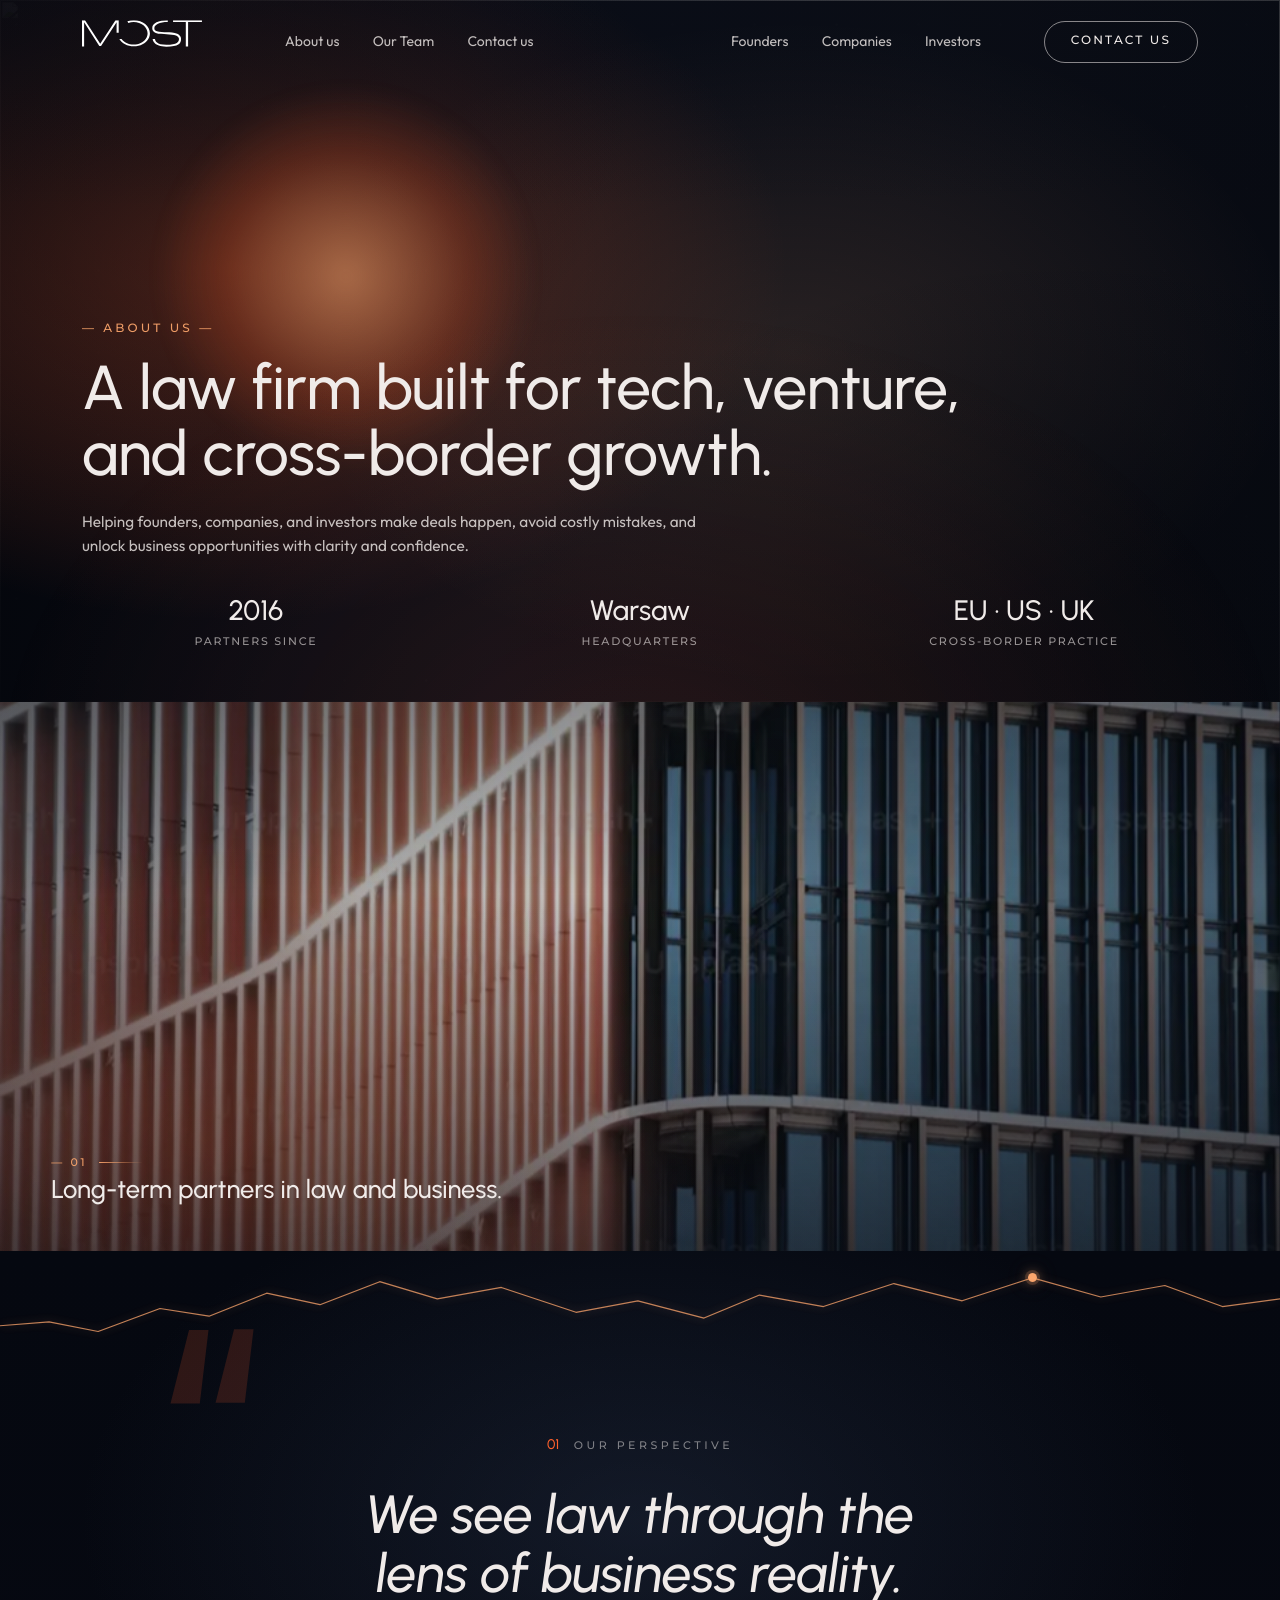
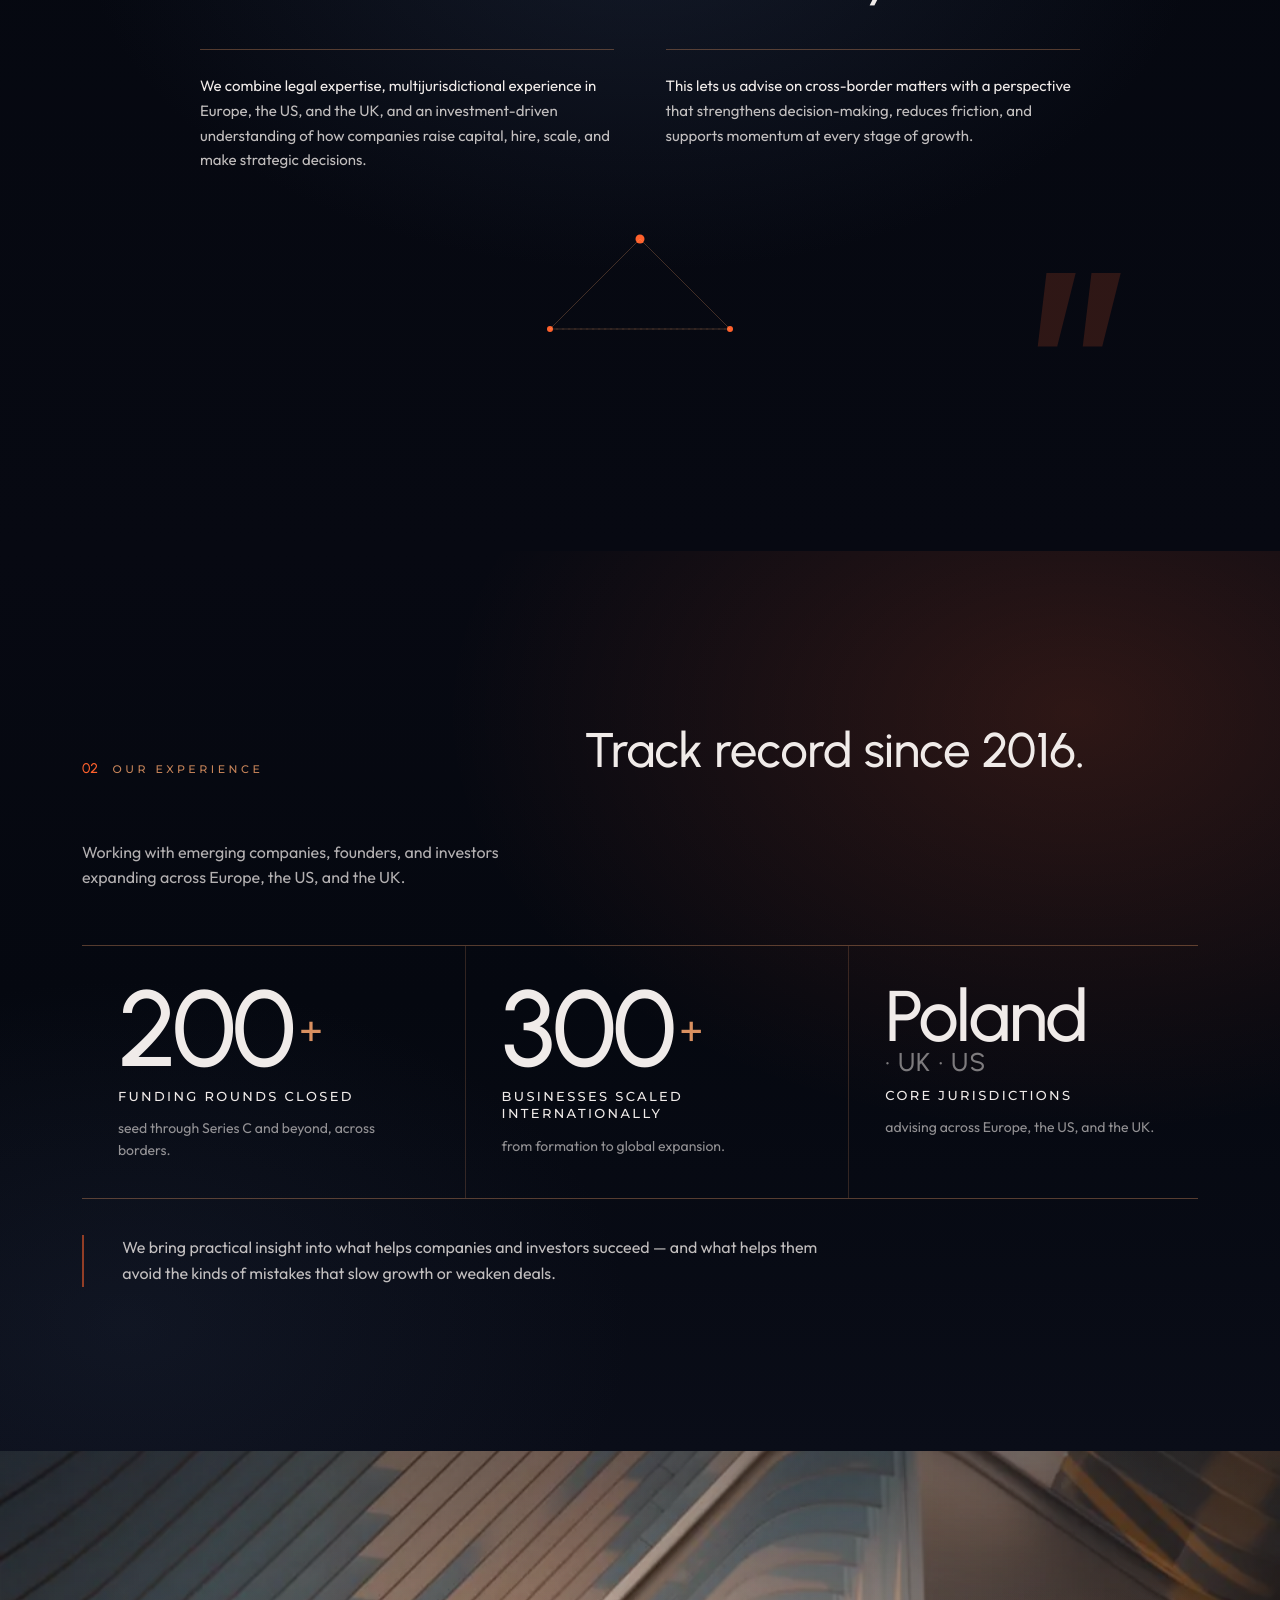
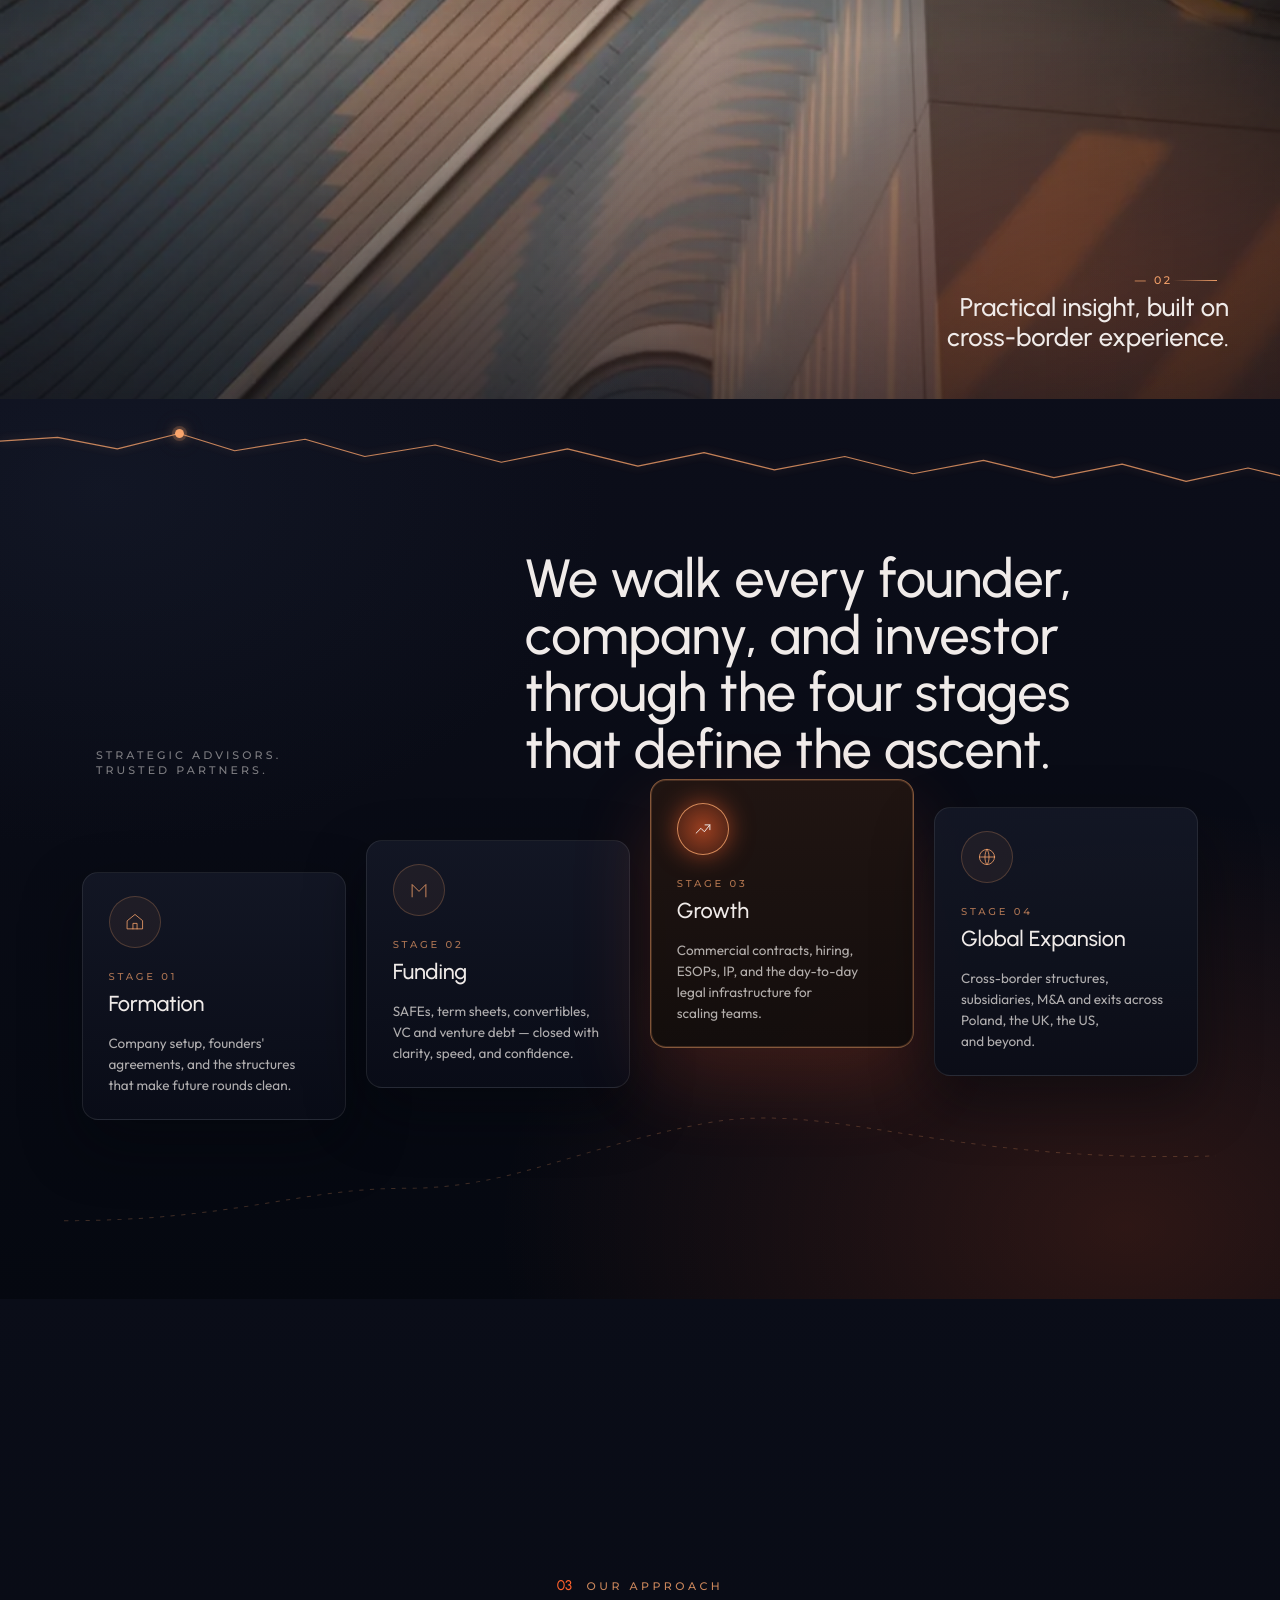
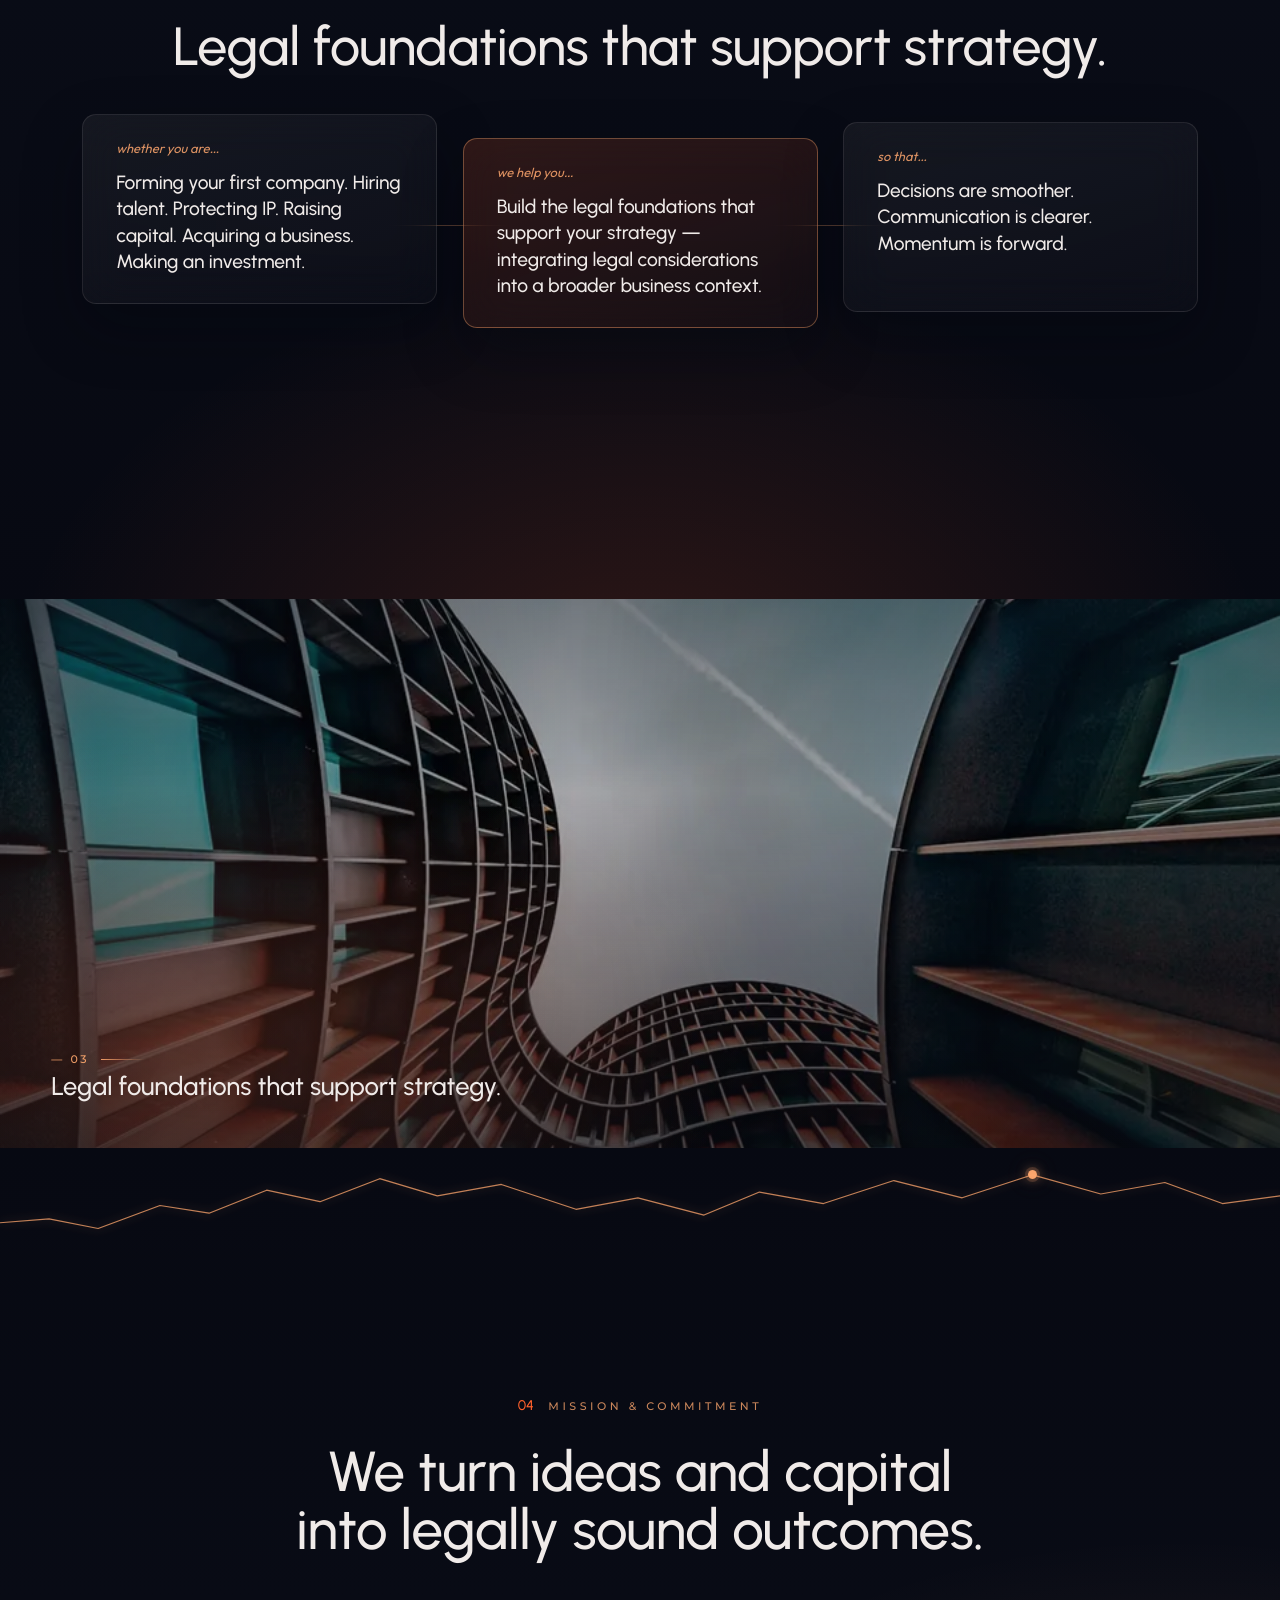
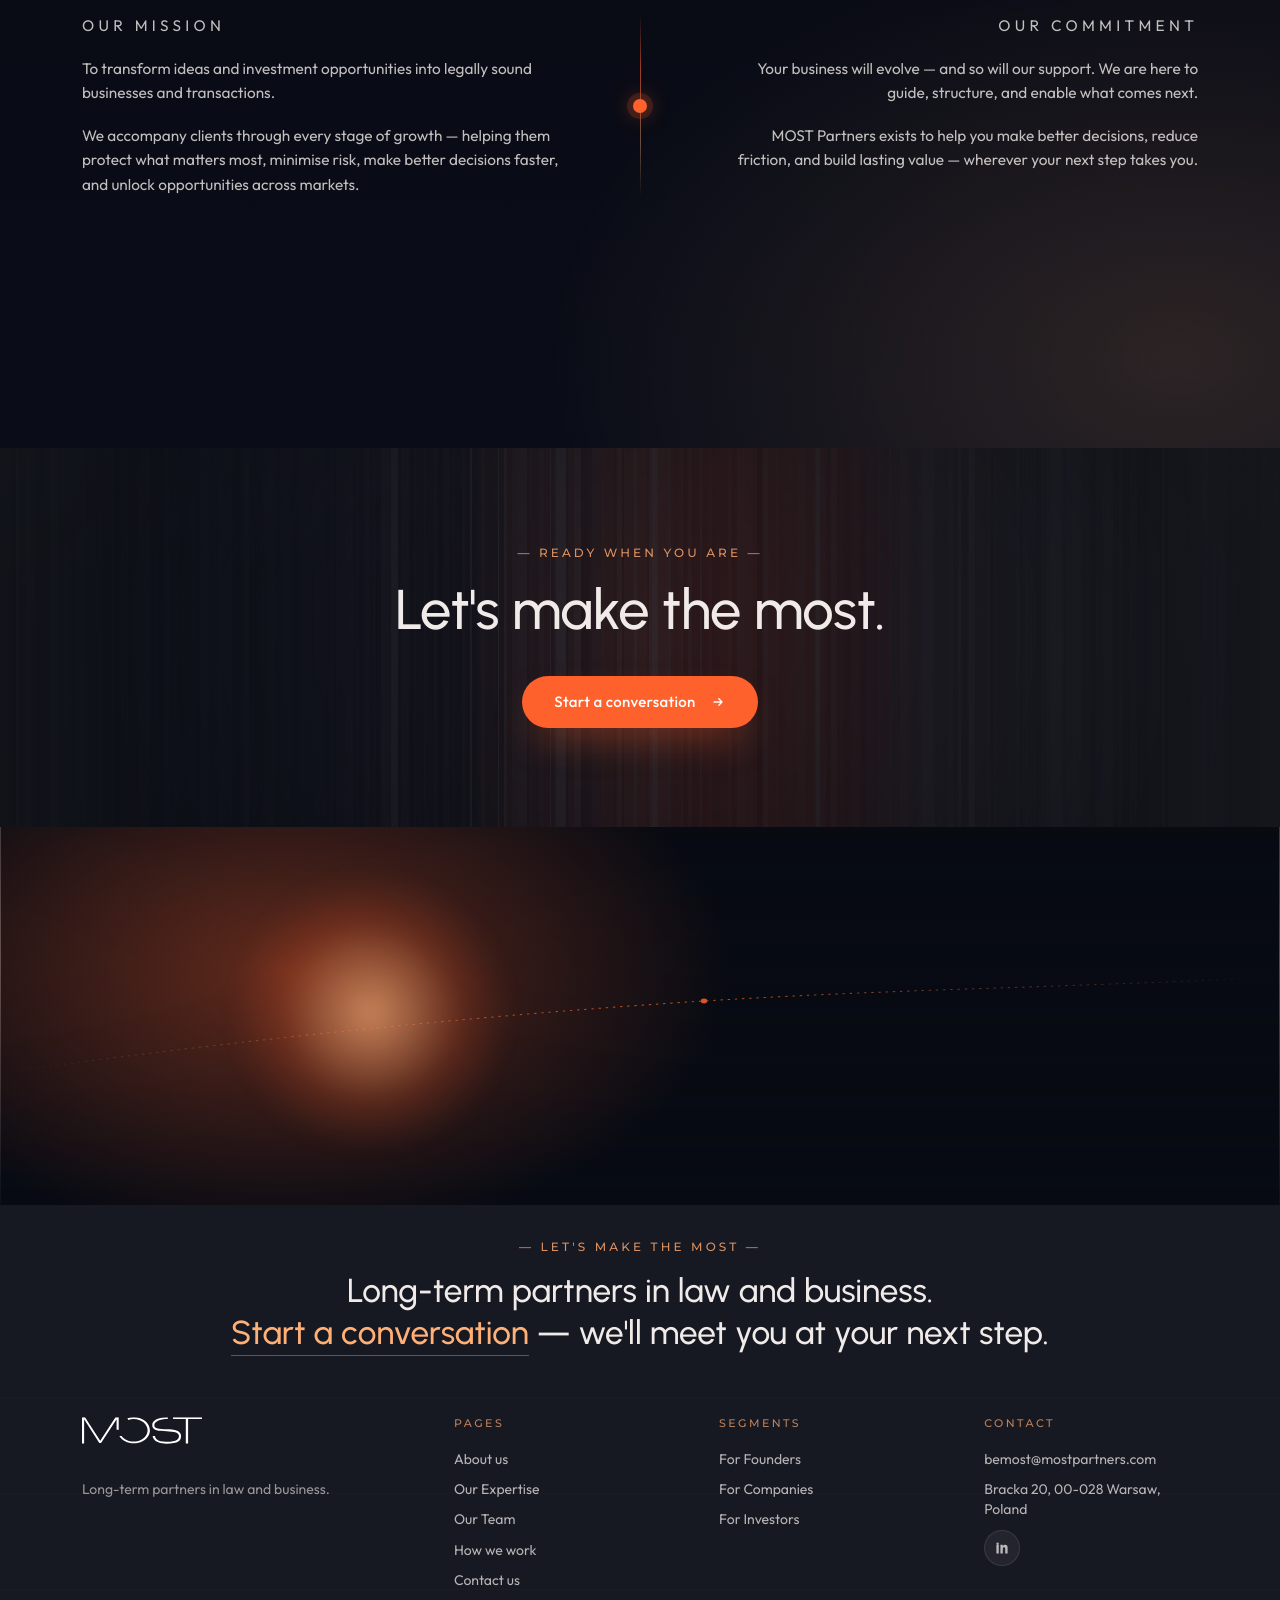
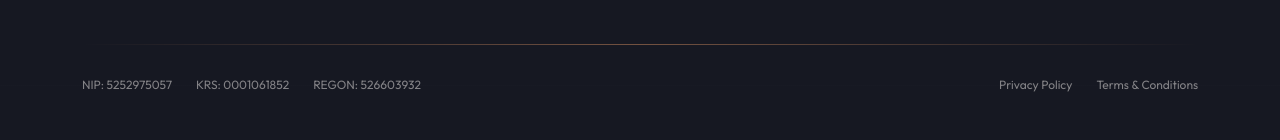
==== about-us.html @ 88578ce9 "Sync: local photography for the remaining hotlinked images Pulls in the most repo change: local arch" ====
<!doctype html>
<html lang="en">
  <head>
    <meta charset="utf-8" />
    <meta name="viewport" content="width=device-width, initial-scale=1" />
    <meta name="robots" content="noindex, nofollow, noarchive, nosnippet" />
    <meta name="googlebot" content="noindex, nofollow, noarchive, nosnippet" />
    <title>About Us — MOST Partners</title>
    <meta name="description" content="MOST Partners — a law firm built for tech, venture, and cross-border growth. Our perspective, experience, approach, mission and commitment." />
    <link rel="preconnect" href="https://fonts.googleapis.com" />
    <link rel="preconnect" href="https://fonts.gstatic.com" crossorigin />
    <link
      rel="preload"
      as="style"
      href="https://fonts.googleapis.com/css2?family=Montserrat:wght@500&family=Outfit:wght@400;500&family=Urbanist:wght@500;600&display=swap"
      onload="this.onload=null;this.rel='stylesheet'"
    />
    <noscript>
      <link href="https://fonts.googleapis.com/css2?family=Montserrat:wght@500&family=Outfit:wght@400;500&family=Urbanist:wght@500;600&display=swap" rel="stylesheet" />
    </noscript>
    <link rel="stylesheet" href="styles.css" />
    <script src="script.js" defer></script>
  </head>
  <body class="page page--about">
    <svg width="0" height="0" style="position:absolute" aria-hidden="true">
      <symbol id="most-logo" viewBox="0 0 160 58">
        <path d="M46.1176 16.6761V2.64803L25.4118 34.1921H23.0588L2.82353 2.64803V34.8539H0V0.000976562H4L24.2989 31.1793L44.6596 0.000976562H48.9412V16.6761H46.1176Z" />
        <path d="M138.405 2.42772L131.413 2.4491L121.412 2.42772V0.0454102H159.925V2.42772H141.47V34.8427H138.405V2.42772Z" />
        <path d="M87.1559 20.0227C87.3404 19.172 87.4367 18.2971 87.4367 17.4056C87.4367 9.129 79.0972 2.37804 68.8867 2.37804C66.4508 2.37804 64.0639 2.75627 61.7605 3.51911L60.5396 1.48402C63.2406 0.537788 66.1008 0.0513 69.122 0.0513C81.0285 0.0513 90.5527 7.75359 90.5527 17.4056C90.5527 18.2958 90.4723 19.1695 90.3177 20.0227C89.9974 21.7789 89.3585 23.4485 88.4513 24.9895C85.0152 30.8159 77.7155 34.8135 69.122 34.8135C60.5144 34.8135 53.1736 30.8324 49.7249 24.9895H52.7884C56.0147 29.4748 62.0161 32.488 68.8867 32.488C75.7447 32.488 81.7051 29.4608 84.9156 24.9895C86.001 23.4778 86.7709 21.8018 87.1559 20.0227Z" />
        <path d="M114.353 2.42674C103.316 2.42674 96.4705 5.99848 96.4705 10.5885C96.4705 12.9579 97.7646 13.8238 99.8823 14.7797C103.059 16.2135 109.077 15.9515 113.059 16.1032C117.559 16.2554 122.736 16.3607 127.059 18.0885C129.412 19.0289 132.118 21.7293 132.118 24.7061C132.118 31.3238 128.782 35.1841 112.507 35.1841C95.8823 35.1841 94.4705 26.6914 94.1924 25.037H97.2513C97.7646 27.4635 99.1764 32.7576 112.507 32.7576C127.16 32.7576 129.294 29.0076 129.294 24.7061C129.294 22.6106 126.823 21.1216 125.294 20.4047C122.458 19.0753 117.167 18.7332 112.823 18.5297C108.689 18.3779 102.353 18.6042 98.4216 17.0114C95.8051 15.9512 93.647 13.787 93.647 10.5747C93.647 3.75027 101.951 0.000274658 114.353 0.000274658" />
      </symbol>
    </svg>

    <div class="scroll-progress" aria-hidden="true"></div>

    <header class="top-nav" aria-label="Primary navigation">
      <a class="wordmark" href="index.html" aria-label="MOST Partners home">
        <svg class="wordmark__logo" viewBox="0 0 160 58" role="img" aria-label="MOST Partners">
          <use href="#most-logo" />
        </svg>
      </a>

      <nav class="top-nav__menu top-nav__menu--left" aria-label="Primary sections">
        <a href="about-us.html" aria-current="page">About us</a>
        <a href="our-team.html">Our Team</a>
        <a href="contact.html">Contact us</a>
      </nav>

      <nav class="top-nav__menu top-nav__menu--right" aria-label="Audience">
        <a href="for-founders.html">Founders</a>
        <a href="for-companies.html">Companies</a>
        <a href="for-investors.html">Investors</a>
      </nav>

      <a class="nav-cta" href="contact.html">Contact us</a>

      <button class="icon-button" type="button" aria-label="Open menu" aria-expanded="false" aria-controls="mobile-menu">
        <span></span>
        <span></span>
      </button>
    </header>

    <div class="mobile-menu" id="mobile-menu" hidden>
      <div class="mobile-menu__panel">
        <div class="mobile-menu__top">
          <a class="wordmark" href="index.html" aria-label="MOST Partners home">
            <svg class="wordmark__logo" viewBox="0 0 160 58" role="img" aria-label="MOST">
              <use href="#most-logo" />
            </svg>
            <span class="wordmark__tag">PARTNERS</span>
          </a>
          <button class="close-button" type="button" aria-label="Close menu">
            <svg viewBox="0 0 24 24" aria-hidden="true">
              <path d="M6 6l12 12M18 6 6 18" />
            </svg>
          </button>
        </div>
        <nav class="mobile-menu__links" aria-label="Expanded mobile navigation">
          <a href="about-us.html" aria-current="page">About us</a>
          <a href="our-team.html">Our Team</a>
          <a href="contact.html">Contact us</a>
          <span class="mobile-menu__divider" aria-hidden="true"></span>
          <a href="for-founders.html">Founders</a>
          <a href="for-companies.html">Companies</a>
          <a href="for-investors.html">Investors</a>
        </nav>
        <a class="nav-cta" href="contact.html">Contact us</a>
      </div>
    </div>

    <main>
      <!-- PAGE HERO: mini-hero with mountain + gradient -->
      <section class="page-hero" aria-labelledby="page-hero-title">
        <div class="page-hero__media" aria-hidden="true">
          <img class="page-hero__bg" src="background.webp" alt="" fetchpriority="high" decoding="async" />
          <div class="page-hero__wash"></div>
          <div class="page-hero__vignette"></div>
          <div class="page-hero__noise"></div>
        </div>
        <div class="page-hero__glow" aria-hidden="true">
          <span class="page-hero__sun"></span>
          <span class="page-hero__haze"></span>
        </div>
        <div class="page-hero__ridges" aria-hidden="true">
          <img class="page-hero__ridge" src="gora-bez-tla-2000px.svg" alt="" decoding="async" />
        </div>
        <div class="page-hero__content">
          <p class="page-hero__eyebrow reveal">— about us —</p>
          <h1 class="page-hero__title reveal" id="page-hero-title">
            A law firm built for tech, venture,<br>
            and cross-border&nbsp;growth.
          </h1>
          <p class="page-hero__tagline reveal">
            Helping founders, companies, and investors make deals happen, avoid costly mistakes, and unlock business opportunities with clarity and&nbsp;confidence.
          </p>
        </div>
        <div class="page-hero__meta reveal" aria-label="Key facts">
          <div class="page-hero__fact">
            <strong>2016</strong>
            <span>Partners since</span>
          </div>
          <div class="page-hero__fact">
            <strong>Warsaw</strong>
            <span>Headquarters</span>
          </div>
          <div class="page-hero__fact">
            <strong>EU · US · UK</strong>
            <span>Cross-border practice</span>
          </div>
        </div>
      </section>

      <!-- PHOTO BREAK 1: architecture / partnership -->
      <figure class="photo-break">
        <img src="arch-1.webp" alt="Modern architecture connecting people and spaces" loading="lazy" decoding="async" />
        <figcaption class="photo-break__caption" data-reveal>
          <span class="photo-break__index">— 01</span>
          <span class="photo-break__line">Long-term partners in law and&nbsp;business.</span>
        </figcaption>
      </figure>

      <!-- PERSPECTIVE: editorial pull-quote -->
      <section class="perspective has-trail has-trail--a" id="perspective" aria-labelledby="perspective-title">
        <span class="has-trail__dot" aria-hidden="true"></span>
        <div class="perspective__frame" aria-hidden="true">
          <span class="perspective__quote perspective__quote--open">“</span>
          <span class="perspective__quote perspective__quote--close">”</span>
        </div>
        <p class="perspective__step" data-reveal><span>01</span> our perspective</p>
        <h2 class="perspective__title" id="perspective-title" data-reveal style="--reveal-delay: 90ms">
          We see law through the lens of business&nbsp;reality.
        </h2>
        <div class="perspective__pillars" data-reveal style="--reveal-delay: 180ms">
          <p>We combine legal expertise, multijurisdictional experience in Europe, the US, and the UK, and an investment-driven understanding of how companies raise capital, hire, scale, and make strategic&nbsp;decisions.</p>
          <p>This lets us advise on cross-border matters with a perspective that strengthens decision-making, reduces friction, and supports momentum at every stage of&nbsp;growth.</p>
        </div>
        <div class="perspective__triangulation" aria-hidden="true">
          <svg viewBox="0 0 400 200" preserveAspectRatio="xMidYMid meet">
            <circle cx="80" cy="160" r="4" fill="#ff612c" />
            <circle cx="320" cy="160" r="4" fill="#ff612c" />
            <circle cx="200" cy="40" r="6" fill="#ff612c" />
            <path d="M80 160 L 200 40 L 320 160 Z" fill="none" stroke="rgba(255,168,110,0.32)" stroke-width="1" />
            <line x1="80" y1="160" x2="320" y2="160" stroke="rgba(255,168,110,0.18)" stroke-width="1" stroke-dasharray="3 5" />
          </svg>
        </div>
      </section>

      <!-- TRACK RECORD: numbers AS the layout -->
      <section class="track-record" id="track-record" aria-labelledby="track-record-title">
        <header class="track-record__head" data-reveal>
          <p class="track-record__step"><span>02</span> our experience</p>
          <h2 class="track-record__title" id="track-record-title">
            Track record since&nbsp;2016.
          </h2>
          <p class="track-record__lede">
            Working with emerging companies, founders, and investors expanding across Europe, the US, and the&nbsp;UK.
          </p>
        </header>

        <div class="track-record__numbers">
          <article class="big-stat" data-reveal>
            <p class="big-stat__num">200<span>+</span></p>
            <p class="big-stat__label">funding rounds closed</p>
            <p class="big-stat__copy">seed through Series&nbsp;C and beyond, across borders.</p>
          </article>
          <article class="big-stat" data-reveal style="--reveal-delay: 120ms">
            <p class="big-stat__num">300<span>+</span></p>
            <p class="big-stat__label">businesses scaled internationally</p>
            <p class="big-stat__copy">from formation to global&nbsp;expansion.</p>
          </article>
          <article class="big-stat big-stat--small" data-reveal style="--reveal-delay: 240ms">
            <p class="big-stat__num big-stat__num--word">Poland<span> · UK · US</span></p>
            <p class="big-stat__label">core jurisdictions</p>
            <p class="big-stat__copy">advising across Europe, the US, and the&nbsp;UK.</p>
          </article>
        </div>

        <footer class="track-record__foot" data-reveal>
          <p>
            We bring practical insight into what helps companies and investors succeed&nbsp;— and what helps them avoid the kinds of mistakes that slow growth or weaken&nbsp;deals.
          </p>
        </footer>
      </section>

      <!-- PHOTO BREAK 2 -->
      <figure class="photo-break photo-break--right">
        <img src="arch-3.webp" alt="Workspace with light geometric architecture" loading="lazy" decoding="async" />
        <figcaption class="photo-break__caption" data-reveal>
          <span class="photo-break__index">— 02</span>
          <span class="photo-break__line">Practical insight, built on cross-border&nbsp;experience.</span>
        </figcaption>
      </figure>

      <!-- ASCENT: four lifecycle stages -->
      <section class="ascent has-trail has-trail--b" id="ascent" aria-labelledby="ascent-title">
        <span class="has-trail__dot" aria-hidden="true"></span>
        <header class="ascent__head" data-reveal>
          <p class="ascent__eyebrow">
            <span class="ascent__eyebrow-rule" aria-hidden="true"></span>
            Strategic advisors. Trusted&nbsp;partners.
          </p>
          <h2 class="ascent__title" id="ascent-title">
            We walk every founder, company, and investor through the four stages that define the&nbsp;ascent.
          </h2>
        </header>

        <ol class="ascent__stages">
          <li class="ascent__stage ascent__stage--01" data-reveal>
            <div class="ascent__icon" aria-hidden="true">
              <svg viewBox="0 0 32 32" fill="none" stroke="currentColor" stroke-width="1.4" stroke-linecap="round" stroke-linejoin="round">
                <path d="M5 14 L16 5 L27 14 V26 H5 Z" />
                <path d="M13 26 V18 H19 V26" />
              </svg>
            </div>
            <p class="ascent__step">Stage 01</p>
            <h3 class="ascent__name">Formation</h3>
            <p class="ascent__copy">Company setup, founders' agreements, and the structures that make future rounds&nbsp;clean.</p>
          </li>

          <li class="ascent__stage ascent__stage--02" data-reveal style="--reveal-delay: 110ms">
            <div class="ascent__icon" aria-hidden="true">
              <svg viewBox="0 0 32 32" fill="none" stroke="currentColor" stroke-width="1.4" stroke-linecap="round" stroke-linejoin="round">
                <path d="M6 26 V8 L16 18 L26 8 V26" />
              </svg>
            </div>
            <p class="ascent__step">Stage 02</p>
            <h3 class="ascent__name">Funding</h3>
            <p class="ascent__copy">SAFEs, term sheets, convertibles, VC and venture debt&nbsp;— closed with clarity, speed, and&nbsp;confidence.</p>
          </li>

          <li class="ascent__stage ascent__stage--03 ascent__stage--active" data-reveal style="--reveal-delay: 220ms">
            <div class="ascent__icon" aria-hidden="true">
              <svg viewBox="0 0 32 32" fill="none" stroke="currentColor" stroke-width="1.4" stroke-linecap="round" stroke-linejoin="round">
                <path d="M6 22 L13 15 L18 20 L26 10" />
                <path d="M19 10 H26 V17" />
              </svg>
            </div>
            <p class="ascent__step">Stage 03</p>
            <h3 class="ascent__name">Growth</h3>
            <p class="ascent__copy">Commercial contracts, hiring, ESOPs, IP, and the day-to-day legal infrastructure for scaling&nbsp;teams.</p>
          </li>

          <li class="ascent__stage ascent__stage--04" data-reveal style="--reveal-delay: 330ms">
            <div class="ascent__icon" aria-hidden="true">
              <svg viewBox="0 0 32 32" fill="none" stroke="currentColor" stroke-width="1.4" stroke-linecap="round" stroke-linejoin="round">
                <circle cx="16" cy="16" r="11" />
                <path d="M5 16 H27" />
                <path d="M16 5 C 20 9, 20 23, 16 27 C 12 23, 12 9, 16 5 Z" />
              </svg>
            </div>
            <p class="ascent__step">Stage 04</p>
            <h3 class="ascent__name">Global Expansion</h3>
            <p class="ascent__copy">Cross-border structures, subsidiaries, M&amp;A and exits across Poland, the UK, the US, and&nbsp;beyond.</p>
          </li>
        </ol>

        <svg class="ascent__route" viewBox="0 0 1200 200" preserveAspectRatio="none" aria-hidden="true">
          <path d="M60 170 C 220 170, 280 130, 380 130 S 540 80, 660 50 S 880 100, 1140 90" stroke="rgba(255,168,110,0.32)" stroke-width="1.2" fill="none" stroke-dasharray="4 6" />
        </svg>
      </section>

      <!-- PHILOSOPHY: stacked overlapping cards -->
      <section class="philosophy" id="philosophy" aria-labelledby="philosophy-title">
        <div class="philosophy__head" data-reveal>
          <p class="philosophy__step"><span>03</span> our approach</p>
          <h2 class="philosophy__title" id="philosophy-title">
            Legal foundations that support&nbsp;strategy.
          </h2>
        </div>

        <div class="philosophy__stack">
          <article class="philosophy__card philosophy__card--a" data-reveal>
            <span class="philosophy__card-tag">whether you are…</span>
            <p>Forming your first company. Hiring talent. Protecting IP. Raising capital. Acquiring a business. Making an investment.</p>
          </article>
          <article class="philosophy__card philosophy__card--b" data-reveal style="--reveal-delay: 130ms">
            <span class="philosophy__card-tag">we help you…</span>
            <p>Build the legal foundations that support your strategy&nbsp;— integrating legal considerations into a broader business context.</p>
          </article>
          <article class="philosophy__card philosophy__card--c" data-reveal style="--reveal-delay: 260ms">
            <span class="philosophy__card-tag">so that…</span>
            <p>Decisions are smoother. Communication is clearer. Momentum&nbsp;is forward.</p>
          </article>
        </div>
      </section>

      <!-- PHOTO BREAK 3 -->
      <figure class="photo-break">
        <img src="arch-2.webp" alt="Architectural detail" loading="lazy" decoding="async" />
        <figcaption class="photo-break__caption" data-reveal>
          <span class="photo-break__index">— 03</span>
          <span class="photo-break__line">Legal foundations that support&nbsp;strategy.</span>
        </figcaption>
      </figure>

      <!-- MISSION & COMMITMENT -->
      <section class="manifesto has-trail has-trail--a" id="our-mission" aria-labelledby="our-mission-title">
        <span class="has-trail__dot" aria-hidden="true"></span>
        <p class="manifesto__step" data-reveal><span>04</span> mission &amp; commitment</p>
        <h2 class="manifesto__title" id="our-mission-title" data-reveal style="--reveal-delay: 90ms">
          We turn ideas and capital<br>
          into legally sound&nbsp;outcomes.
        </h2>

        <div class="manifesto__split">
          <div class="manifesto__col manifesto__col--left" data-reveal style="--reveal-delay: 160ms">
            <p class="manifesto__col-label">our mission</p>
            <p>To transform ideas and investment opportunities into legally sound businesses and transactions.</p>
            <p>We accompany clients through every stage of growth&nbsp;— helping them protect what matters most, minimise risk, make better decisions faster, and unlock opportunities across&nbsp;markets.</p>
          </div>

          <div class="manifesto__divider" aria-hidden="true">
            <span class="manifesto__divider-node"></span>
          </div>

          <div class="manifesto__col manifesto__col--right" data-reveal style="--reveal-delay: 280ms">
            <p class="manifesto__col-label">our commitment</p>
            <p>Your business will evolve&nbsp;— and so will our support. We are here to guide, structure, and enable what comes&nbsp;next.</p>
            <p>MOST Partners exists to help you make better decisions, reduce friction, and build lasting value&nbsp;— wherever your next step takes&nbsp;you.</p>
          </div>
        </div>
      </section>

      <!-- CTA STRIP -->
      <section class="cta-strip" aria-label="Get in touch">
        <div class="cta-strip__inner" data-reveal>
          <p class="cta-strip__eyebrow">— ready when you are —</p>
          <h2 class="cta-strip__title">Let's make the&nbsp;most.</h2>
          <a class="cta-strip__btn" href="contact.html">
            <span>Start a conversation</span>
            <svg viewBox="0 0 20 20" aria-hidden="true"><path d="M5 10h10M11 6l4 4-4 4" fill="none" stroke="currentColor" stroke-width="1.7" stroke-linecap="round" stroke-linejoin="round" /></svg>
          </a>
        </div>
      </section>
    </main>

    <div class="footer-summit" aria-hidden="true">
      <div class="footer-summit__photo">
        <img src="background.webp" alt="" loading="lazy" decoding="async" />
        <div class="footer-summit__wash"></div>
      </div>
      <div class="footer-summit__sun"></div>
      <div class="footer-summit__ridge">
        <img src="gora-bez-tla-2000px.svg" alt="" loading="lazy" decoding="async" />
      </div>
      <svg class="footer-summit__trail" viewBox="0 0 1600 240" preserveAspectRatio="none" aria-hidden="true">
        <defs>
          <linearGradient id="footerTrailGrad" x1="0" x2="1" y1="0" y2="0">
            <stop offset="0" stop-color="#FFB077" stop-opacity="0" />
            <stop offset="0.5" stop-color="#FF612C" stop-opacity="0.9" />
            <stop offset="1" stop-color="#FFB077" stop-opacity="0" />
          </linearGradient>
        </defs>
        <path d="M0 200 C 320 140, 640 100, 880 80 S 1280 60, 1600 40" stroke="url(#footerTrailGrad)" stroke-width="1.6" fill="none" stroke-dasharray="3 6" />
        <circle cx="880" cy="80" r="4" fill="#FF612C" />
      </svg>
    </div>

    <footer class="site-footer">
      <div class="site-footer__inner">
        <div class="site-footer__lede">
          <p class="site-footer__lede-eyebrow">— let's make the most —</p>
          <p class="site-footer__lede-text">
            Long-term partners in law and business.<br>
            <a href="contact.html">Start a conversation</a>&nbsp;— we'll meet you at your next step.
          </p>
        </div>

        <div class="site-footer__top">
          <div class="site-footer__brand">
            <a class="wordmark" href="index.html" aria-label="MOST Partners home">
              <svg class="wordmark__logo" viewBox="0 0 160 58" role="img" aria-label="MOST Partners">
                <use href="#most-logo" />
              </svg>
            </a>
            <p>Long-term partners in law and business.</p>
          </div>

          <nav class="site-footer__col" aria-label="Pages">
            <p class="site-footer__col-title">Pages</p>
            <ul>
              <li><a href="about-us.html">About us</a></li>
              <li><a href="index.html#expertise">Our Expertise</a></li>
              <li><a href="our-team.html">Our Team</a></li>
              <li><a href="index.html#how-we-work">How we work</a></li>
              <li><a href="contact.html">Contact us</a></li>
            </ul>
          </nav>

          <nav class="site-footer__col" aria-label="Segments">
            <p class="site-footer__col-title">Segments</p>
            <ul>
              <li><a href="for-founders.html">For Founders</a></li>
              <li><a href="for-companies.html">For Companies</a></li>
              <li><a href="for-investors.html">For Investors</a></li>
            </ul>
          </nav>

          <div class="site-footer__col">
            <p class="site-footer__col-title">Contact</p>
            <ul>
              <li><a href="mailto:bemost@mostpartners.com">bemost@mostpartners.com</a></li>
              <li>Bracka 20, 00-028 Warsaw, Poland</li>
              <li><a class="site-footer__social" href="#" aria-label="LinkedIn"><svg viewBox="0 0 20 20" aria-hidden="true"><path d="M3 6h3v11H3V6Zm1.5-3a1.5 1.5 0 1 1 0 3 1.5 1.5 0 0 1 0-3ZM8 6h3v1.5c.5-1 1.6-1.7 3-1.7 2.2 0 3 1.4 3 3.8V17h-3v-6c0-1.4-.4-2-1.4-2-1 0-1.6.7-1.6 2v6H8V6Z" fill="currentColor"/></svg></a></li>
            </ul>
          </div>
        </div>

        <div class="site-footer__divider" aria-hidden="true"></div>

        <div class="site-footer__bottom">
          <ul class="site-footer__details">
            <li>NIP: 5252975057</li>
            <li>KRS: 0001061852</li>
            <li>REGON: 526603932</li>
          </ul>
          <ul class="site-footer__legal">
            <li><a href="#">Privacy Policy</a></li>
            <li><a href="#">Terms &amp; Conditions</a></li>
          </ul>
        </div>
      </div>
    </footer>

    <div class="mobile-block" role="alertdialog" aria-modal="true" aria-labelledby="mobile-block-title">
      <div class="mobile-block__panel">
        <p class="mobile-block__eyebrow">construction in progress</p>
        <p class="mobile-block__title" id="mobile-block-title">
          Mówiłem żeby nie otwierać jeszcze na mobilce&nbsp;😤
        </p>
        <p class="mobile-block__hint">Wróć z desktopa.</p>
      </div>
    </div>
  </body>
</html>
---- styles.css ----
﻿:root {
  --navy: #161822;
  --navy-deep: #080b13;
  --light: #f0ebe9;
  --light-80: rgba(240, 235, 233, 0.8);
  --light-60: rgba(240, 235, 233, 0.6);
  --light-28: rgba(240, 235, 233, 0.28);
  --light-10: rgba(240, 235, 233, 0.1);
  --purple-dark: #6a6e86;
  --purple-light: #8087ad;
  --orange: #ff612c;
  --orange-soft: #ffb077;
  --container-x: clamp(24px, 6.4vw, 96px);
  --nav-height: 84px;
  --ease-out: cubic-bezier(0.16, 1, 0.3, 1);
}

* {
  box-sizing: border-box;
}

html {
  color-scheme: dark;
  scroll-behavior: smooth;
  scroll-snap-type: y proximity;
  scroll-padding-top: calc(var(--nav-height) + clamp(56px, 9vh, 120px));
}

body {
  margin: 0;
  overflow-x: hidden;
  color: var(--light);
  background: var(--navy-deep);
  font-family: "Outfit", system-ui, sans-serif;
  text-rendering: geometricPrecision;
}

main {
  position: relative;
}

a {
  color: inherit;
  text-decoration: none;
}

button,
a {
  -webkit-tap-highlight-color: transparent;
}

::selection {
  color: var(--navy);
  background: var(--orange-soft);
}

.scroll-progress {
  position: fixed;
  top: 0;
  left: 0;
  z-index: 110;
  width: 100%;
  height: 2px;
  background: linear-gradient(90deg, transparent, var(--orange), var(--orange-soft));
  box-shadow: 0 0 24px rgba(255, 97, 44, 0.45);
  transform-origin: left;
  transform: scaleX(var(--scroll-progress, 0));
  will-change: transform;
}

.wordmark {
  display: inline-flex;
  align-items: center;
  color: #ffffff;
  line-height: 1;
}

.wordmark__logo {
  width: 120px;
  height: 44px;
  overflow: visible;
  fill: currentColor;
  stroke: none;
}

/* ---------- TOP NAV ---------- */

.top-nav {
  position: fixed;
  inset: 0 0 auto;
  z-index: 100;
  display: flex;
  align-items: center;
  gap: clamp(16px, 3vw, 32px);
  height: var(--nav-height);
  padding: 0 var(--container-x);
  background: transparent;
  border-bottom: 1px solid transparent;
  transition: background 320ms var(--ease-out), border-color 320ms ease;
}

.top-nav::before {
  content: "";
  position: absolute;
  inset: 0;
  z-index: -1;
  opacity: 0;
  background:
    linear-gradient(180deg, rgba(22, 24, 34, 0.55) 0%, rgba(8, 11, 19, 0.32) 100%);
  box-shadow: 0 18px 50px rgba(4, 6, 12, 0.28);
  transition: opacity 360ms var(--ease-out);
  pointer-events: none;
}

.top-nav.is-scrolled::before {
  opacity: 1;
  backdrop-filter: blur(22px) saturate(1.4);
  -webkit-backdrop-filter: blur(22px) saturate(1.4);
}

.top-nav.is-scrolled {
  border-bottom-color: rgba(240, 235, 233, 0.08);
}

.top-nav .wordmark {
  flex-shrink: 0;
}

.top-nav__menu {
  display: flex;
  align-items: center;
  gap: clamp(20px, 2.6vw, 36px);
}

.top-nav__menu--left {
  margin-left: clamp(28px, 4vw, 60px);
}

.top-nav__menu--right {
  margin-left: auto;
  margin-right: clamp(20px, 2.4vw, 32px);
}

.top-nav__menu--right a {
  font-size: 13px;
  color: var(--light-60);
  letter-spacing: 0.06em;
}

.top-nav__menu--right a:hover,
.top-nav__menu--right a:focus-visible {
  color: var(--light);
}

.top-nav__menu a {
  position: relative;
  color: var(--light-80);
  font: 400 14px / 1.2 "Outfit", system-ui, sans-serif;
  letter-spacing: 0;
  transition: color 240ms ease;
}

.top-nav__menu a::after {
  content: "";
  position: absolute;
  left: 50%;
  bottom: -8px;
  width: 4px;
  height: 4px;
  border-radius: 50%;
  background: var(--orange);
  opacity: 0;
  transform: translateX(-50%) scale(0.4);
  transition: opacity 240ms ease, transform 240ms ease;
}

.top-nav__menu a:hover,
.top-nav__menu a:focus-visible {
  color: var(--light);
}

.top-nav__menu a:hover::after,
.top-nav__menu a:focus-visible::after {
  opacity: 1;
  transform: translateX(-50%) scale(1);
}

.top-nav .nav-cta {
  margin-left: 0;
}

.nav-cta,
.primary-cta {
  display: inline-flex;
  align-items: center;
  justify-content: center;
  min-height: 42px;
  border: 1px solid rgba(240, 235, 233, 0.55);
  border-radius: 40px;
  color: var(--light);
  font: 500 12px / 1.2 "Montserrat", system-ui, sans-serif;
  letter-spacing: 0.18em;
  text-transform: uppercase;
  transition: border-color 240ms ease, background 240ms ease, color 240ms ease, transform 240ms ease;
}

.nav-cta {
  flex-shrink: 0;
  padding: 10px 26px;
  white-space: nowrap;
}

.nav-cta:hover,
.nav-cta:focus-visible,
.primary-cta:hover,
.primary-cta:focus-visible {
  color: var(--navy);
  background: var(--light);
  border-color: var(--light);
  transform: translateY(-2px);
}

.icon-button {
  display: none;
  place-items: center;
  width: 42px;
  height: 42px;
  margin-left: auto;
  padding: 0;
  color: var(--light);
  background: rgba(240, 235, 233, 0.07);
  border: 1px solid var(--light-10);
  border-radius: 50%;
}

.icon-button span {
  grid-area: 1 / 1;
  width: 18px;
  height: 1.5px;
  background: currentColor;
  transform: translateY(-4px);
}

.icon-button span + span {
  transform: translateY(4px);
}

.mobile-menu {
  position: fixed;
  inset: 0;
  z-index: 120;
  display: grid;
  background:
    radial-gradient(520px 360px at 12% 72%, rgba(255, 97, 44, 0.26), transparent 68%),
    rgba(4, 6, 12, 0.36);
  backdrop-filter: blur(22px);
}

.mobile-menu[hidden] {
  display: none;
}

.mobile-menu__panel {
  display: flex;
  flex-direction: column;
  justify-content: space-between;
  min-height: 100svh;
  padding: 12px 20px 28px;
  background:
    linear-gradient(180deg, rgba(22, 24, 34, 0.82), rgba(22, 24, 34, 0.95)),
    linear-gradient(115deg, rgba(255, 97, 44, 0.12), transparent 44%);
}

.mobile-menu__top {
  display: flex;
  align-items: center;
  justify-content: space-between;
  height: 40px;
}

.close-button {
  display: grid;
  place-items: center;
  width: 42px;
  height: 42px;
  padding: 0;
  color: var(--light);
  background: rgba(240, 235, 233, 0.08);
  border: 1px solid var(--light-10);
  border-radius: 50%;
}

.close-button svg {
  width: 24px;
  height: 24px;
}

.close-button path {
  fill: none;
  stroke: currentColor;
  stroke-width: 1.8;
  stroke-linecap: round;
}

.mobile-menu__links {
  display: grid;
  gap: 20px;
  margin-block: 72px auto;
}

.mobile-menu__links a {
  color: var(--light);
  font: 500 clamp(28px, 9vw, 44px) / 1.08 "Urbanist", system-ui, sans-serif;
  letter-spacing: 0;
}

body.menu-open {
  overflow: hidden;
}

/* ---------- HERO ---------- */

.hero {
  position: relative;
  display: grid;
  align-items: start;
  min-height: 100svh;
  padding: calc(var(--nav-height) + clamp(64px, 10vh, 120px)) var(--container-x) clamp(140px, 22vh, 260px);
}

.hero-media,
.hero-bg,
.hero-wash,
.hero-vignette,
.hero-noise {
  position: absolute;
  inset: 0;
}

.hero-media {
  z-index: -4;
  overflow: hidden;
  background: var(--navy-deep);
}

/* Mirrored (like the ridge-edge photo) so the sunlit peaks from the
   photo's far side land on the open left half of the hero instead of
   hiding behind the foreground silhouette, and lifted so they ride
   higher above the ridge line. */
.hero-bg {
  inset: -32vh 0 auto 0;
  width: 100%;
  height: 130%;
  object-fit: cover;
  object-position: 56% 78%;
  filter: saturate(1) contrast(1.08) brightness(0.96);
  transform: scaleX(-1)
    translate3d(
      0,
      calc(var(--scroll-y, 0px) * 0.2),
      0
    )
    scale(calc(1.06 + var(--hero-progress, 0) * 0.025));
  transform-origin: center top;
  will-change: transform;
}

/* Scrim over the photo: navy up top for nav/headline legibility, warm
   browns near the horizon. No multiply — warm tones never darken the
   photo; the vertical mask lets the ridges keep their natural light. */
.hero-wash {
  z-index: 1;
  background:
    linear-gradient(180deg, rgba(5, 13, 25, 0.88) 0%, rgba(8, 17, 31, 0.64) 26%, rgba(44, 38, 44, 0.46) 48%, rgba(126, 94, 74, 0.4) 74%, rgba(90, 58, 44, 0.4) 100%),
    radial-gradient(980px 620px at 30% 62%, rgba(178, 118, 88, 0.24), rgba(120, 74, 54, 0.12) 48%, transparent 74%),
    radial-gradient(820px 460px at 90% 18%, rgba(9, 18, 33, 0.4), rgba(8, 11, 19, 0.1) 58%, transparent 82%),
    linear-gradient(90deg, rgba(8, 11, 19, 0.6), rgba(8, 11, 19, 0.24) 44%, rgba(8, 11, 19, 0.06) 74%, transparent 100%);
  -webkit-mask-image: linear-gradient(180deg, #000 0%, #000 34%, rgba(0, 0, 0, 0.35) 54%, transparent 76%);
  mask-image: linear-gradient(180deg, #000 0%, #000 34%, rgba(0, 0, 0, 0.35) 54%, transparent 76%);
}

/* Framing shade, masked away from the sunlit valley so the glow zone and
   the ridge line stay bright. */
.hero-vignette {
  z-index: 2;
  background:
    linear-gradient(180deg, rgba(6, 12, 23, 0.34) 0%, rgba(6, 12, 23, 0.14) 22%, transparent 44%, rgba(8, 11, 19, 0.32) 100%),
    radial-gradient(1120px 680px at 48% -8%, rgba(5, 13, 25, 0.48), transparent 70%),
    linear-gradient(90deg, rgba(8, 11, 19, 0.16), transparent 50%);
  -webkit-mask-image:
    radial-gradient(ellipse 72% 54% at 36% 60%, transparent 0%, transparent 36%, rgba(0, 0, 0, 0.42) 56%, #000 78%),
    linear-gradient(180deg, #000 0%, #000 44%, rgba(0, 0, 0, 0.28) 60%, transparent 80%);
  mask-image:
    radial-gradient(ellipse 72% 54% at 36% 60%, transparent 0%, transparent 36%, rgba(0, 0, 0, 0.42) 56%, #000 78%),
    linear-gradient(180deg, #000 0%, #000 44%, rgba(0, 0, 0, 0.28) 60%, transparent 80%);
  -webkit-mask-composite: source-in;
  mask-composite: intersect;
}

.hero-noise {
  z-index: 3;
  pointer-events: none;
  opacity: 0.08;
  background-image:
    linear-gradient(115deg, transparent 0 48%, rgba(240, 235, 233, 0.04) 49% 50%, transparent 51% 100%),
    radial-gradient(circle at 20% 30%, rgba(240, 235, 233, 0.1) 0 1px, transparent 1.5px);
  background-size: 180px 180px, 82px 82px;
  /* mix-blend-mode removed â€” forced composite layer; opacity adjusted to compensate */
}

.hero-glow {
  position: absolute;
  inset: 0;
  z-index: 2;
  pointer-events: none;
  overflow: hidden;
}

/* Low warm sun: plus-lighter adds light to the photo instead of painting
   over it, so the valley haze brightens without muddying the ridges. */
.hero-glow__sun {
  position: absolute;
  left: -2%;
  bottom: 8%;
  width: min(104vw, 1680px);
  height: min(58vh, 700px);
  border-radius: 999px;
  background:
    radial-gradient(ellipse at 48% 44%, rgba(250, 160, 100, 0.92), rgba(204, 96, 52, 0.7) 30%, rgba(139, 66, 39, 0.38) 52%, rgba(86, 38, 26, 0.16) 68%, transparent 84%);
  filter: blur(26px) saturate(0.72);
  mix-blend-mode: plus-lighter;
  opacity: 0.56;
  transform-origin: 46% 50%;
  translate: 0 calc(var(--scroll-y, 0px) * 0.14);
  will-change: transform, opacity;
  animation: hero-sun-breathe 9s cubic-bezier(0.45, 0, 0.55, 1) infinite alternate;
}

/* Cool navy aurora top-right balances the warm light and keeps the sky fresh. */
.hero-glow__haze {
  position: absolute;
  top: 4vh;
  right: -20%;
  width: 54vw;
  height: 40vh;
  border-radius: 999px;
  background: rgba(48, 84, 122, 0.28);
  filter: blur(34px);
  mix-blend-mode: screen;
  opacity: 0.3;
  translate: 0 calc(var(--scroll-y, 0px) * 0.08);
  animation: hero-haze-drift 14s cubic-bezier(0.4, 0, 0.6, 1) infinite alternate;
}

@keyframes hero-sun-breathe {
  from {
    opacity: 0.46;
    transform: translate(-1.2%, 1.4%) scale(0.96);
  }

  48% {
    opacity: 0.66;
  }

  to {
    opacity: 0.54;
    transform: translate(1.8%, -1%) scale(1.14);
  }
}

@keyframes hero-haze-drift {
  from {
    transform: translate3d(0, 0, 0) rotate(6deg);
  }

  to {
    transform: translate3d(-6vw, 4vh, 0) rotate(-5deg);
  }
}

.hero-ridges {
  position: absolute;
  left: -2%;
  right: -2%;
  bottom: -11%;
  z-index: 6;
  isolation: isolate;
  pointer-events: none;
  transform: translate3d(
    0,
    calc(var(--scroll-y, 0px) * -0.15),
    0
  );
  will-change: transform;
}

.hero-trail {
  position: absolute;
  left: 0;
  top: 0;
  width: 0;
  height: 0;
  z-index: 18;
  pointer-events: none;
  overflow: visible;
  display: block;
  transform: translate3d(0, calc(var(--trail-scroll-y, 0px) * -0.15), 0);
  will-change: transform;
}

.hero-trail__path {
  fill: none;
  stroke: rgba(255, 168, 110, 0.95);
  stroke-width: 1.1;
  stroke-linecap: round;
  stroke-linejoin: round;
  filter: drop-shadow(0 0 5px rgba(255, 168, 110, 0.46));
  vector-effect: non-scaling-stroke;
}

.hero-climbers {
  position: absolute;
  left: 0;
  top: 0;
  width: 160px;
  aspect-ratio: 1024 / 864;
  pointer-events: none;
  z-index: 4;
}

.hero-climbers-sun {
  position: absolute;
  left: 0;
  top: 0;
  width: 880px;
  aspect-ratio: 1.9 / 1;
  translate: -50% -50%;
  pointer-events: none;
  z-index: 0;
  background:
    radial-gradient(closest-side, rgba(255, 226, 190, 0.5) 0%, rgba(255, 165, 90, 0.38) 24%, rgba(255, 97, 44, 0.26) 52%, rgba(255, 97, 44, 0) 80%);
  filter: blur(32px);
  mix-blend-mode: screen;
  transform-origin: center center;
  will-change: transform, opacity;
  animation: hero-climbers-sun 6.5s cubic-bezier(0.45, 0, 0.55, 1) infinite;
}

.hero-climbers__img {
  position: relative;
  width: 100%;
  height: auto;
  display: block;
}

@keyframes hero-climbers-sun {
  0%, 100% {
    opacity: 0.34;
    transform: scale(0.82) translate(-1%, 1%);
  }
  35% {
    opacity: 0.64;
    transform: scale(1.06) translate(0.5%, -0.6%);
  }
  50% {
    opacity: 0.8;
    transform: scale(1.28) translate(1.4%, -1.6%);
  }
  68% {
    opacity: 0.62;
    transform: scale(1.04) translate(0.4%, -0.4%);
  }
}

.hero-trail__leader {
  stroke: rgba(255, 168, 110, 0.42);
  stroke-width: 1;
  stroke-dasharray: 2 4;
  vector-effect: non-scaling-stroke;
}

.hero-trail-points {
  position: absolute;
  left: 0;
  top: 0;
  width: 0;
  height: 0;
  z-index: 19;
  pointer-events: none;
  transform: translate3d(0, calc(var(--trail-scroll-y, 0px) * -0.15), 0);
  will-change: transform;
}

.hero-trail-point {
  position: absolute;
  left: 0;
  top: 0;
  width: 9px;
  height: 9px;
  margin: -4.5px 0 0 -4.5px;
  border-radius: 50%;
  background: rgba(255, 168, 110, 0.98);
  box-shadow:
    0 0 0 3px rgba(255, 168, 110, 0.18),
    0 0 12px rgba(255, 168, 110, 0.6),
    0 0 26px rgba(255, 188, 140, 0.32);
  animation: trail-point-pulse 3.4s ease-in-out infinite;
}

.hero-trail-labels {
  position: relative;
  z-index: 19;
  margin: 0 var(--container-x);
  height: 0;
  pointer-events: none;
}

.hero-trail-label {
  display: none;
}

.hero-trail-label--last {
  transform: translateX(-90%);
  align-items: flex-end;
  text-align: right;
}

.hero-trail-label strong {
  color: var(--light);
  font: 500 clamp(18px, 1.6vw, 26px) / 1.05 "Urbanist", system-ui, sans-serif;
  letter-spacing: -0.005em;
}

.hero-trail-label span {
  color: var(--light-60);
  font: 500 clamp(9px, 0.72vw, 11px) / 1.2 "Montserrat", system-ui, sans-serif;
  letter-spacing: 0.1em;
  text-transform: uppercase;
}

@keyframes trail-point-pulse {
  0%, 100% {
    box-shadow:
      0 0 0 3px rgba(255, 168, 110, 0.18),
      0 0 12px rgba(255, 168, 110, 0.6),
      0 0 26px rgba(255, 188, 140, 0.32);
  }
  50% {
    box-shadow:
      0 0 0 6px rgba(255, 168, 110, 0.26),
      0 0 20px rgba(255, 168, 110, 0.82),
      0 0 40px rgba(255, 188, 140, 0.48);
  }
}

.hero-ridges__img {
  position: relative;
  z-index: 1;
  display: block;
  width: 104%;
  margin-left: -2%;
  height: auto;
  filter: drop-shadow(0 -28px 58px rgba(8, 11, 19, 0.42));
}

.ridge-edge {
  position: relative;
  z-index: 6;
  margin-top: calc(clamp(-260px, -20vh, -120px) - 2px);
  margin-bottom: -1px;
  pointer-events: none;
  line-height: 0;
  background: #07090f;
  overflow: hidden;
}

.ridge-edge::after {
  content: "";
  position: absolute;
  inset: -1px 0 auto;
  z-index: 4;
  height: 4px;
  background: #161822;
  pointer-events: none;
}

.ridge-edge::before {
  content: "";
  position: absolute;
  inset: -14% 0;
  background-image: url("background.webp");
  background-size: cover;
  background-position: 56% 25%;
  transform: scaleX(-1) translate3d(0, calc((var(--ridge-progress, 0.5) - 0.5) * 12vh), 0);
  transform-origin: center center;
  filter: saturate(1.02) contrast(1.07) brightness(0.88);
  z-index: 0;
  will-change: transform;
}

.ridge-edge__leaders {
  position: absolute;
  inset: 0;
  width: 100%;
  height: 100%;
  z-index: 3;
  pointer-events: none;
  overflow: visible;
}

.ridge-edge__leaders line {
  stroke: rgba(255, 168, 110, 0.42);
  stroke-width: 1;
  stroke-dasharray: 2 4;
  vector-effect: non-scaling-stroke;
}

.ridge-edge__img {
  position: relative;
  display: block;
  width: 104%;
  margin-left: -2%;
  height: auto;
  transform: scale(-1, -1);
  transform-origin: center center;
  z-index: 2;
}

.hero-content {
  position: relative;
  z-index: 8;
  width: min(820px, 100%);
  align-self: start;
  transform: translate3d(0, calc(var(--hero-progress, 0) * -60px), 0);
  opacity: calc(1 - var(--hero-progress, 0) * 0.95);
  will-change: transform, opacity;
}

.eyebrow {
  margin: 0 0 22px;
  color: var(--light-80);
  font: 500 clamp(13px, 1.2vw, 17px) / 1.1 "Montserrat", system-ui, sans-serif;
  letter-spacing: 0.08em;
  text-transform: uppercase;
}

.hero-content .eyebrow {
  color: rgba(255, 188, 140, 0.72);
  font-weight: 400;
  font-size: clamp(11px, 0.85vw, 13px);
  letter-spacing: 0.22em;
}

.hero-title {
  max-width: 720px;
  margin: 0;
  color: var(--light-80);
  font: 500 clamp(30px, 2.9vw, 54px) / 1.06 "Urbanist", system-ui, sans-serif;
  letter-spacing: -0.005em;
  text-wrap: balance;
  text-shadow: 0 2px 18px rgba(5, 8, 15, 0.5), 0 1px 4px rgba(5, 8, 15, 0.35);
}

.hero-title span {
  display: block;
}

.hero-tagline {
  max-width: 560px;
  margin: 28px 0 0;
  color: var(--light-80);
  font: 400 clamp(15px, 1.1vw, 18px) / 1.5 "Outfit", system-ui, sans-serif;
  letter-spacing: 0;
  text-shadow: 0 2px 12px rgba(5, 8, 15, 0.55), 0 1px 3px rgba(5, 8, 15, 0.45);
}

.primary-cta {
  gap: 14px;
  margin-top: 40px;
  padding: 12px 24px 12px 28px;
  background: rgba(22, 24, 34, 0.22);
  box-shadow: inset 0 0 0 1px rgba(240, 235, 233, 0.06), 0 20px 70px rgba(0, 0, 0, 0.2);
}

.primary-cta svg {
  width: 20px;
  height: 20px;
}

.primary-cta path {
  fill: none;
  stroke: currentColor;
  stroke-width: 1.7;
  stroke-linecap: round;
  stroke-linejoin: round;
}

.hero-stats {
  position: absolute;
  left: var(--container-x);
  right: var(--container-x);
  bottom: 50px;
  z-index: 8;
  display: grid;
  grid-template-columns: repeat(4, 1fr);
  gap: clamp(16px, 3vw, 36px) clamp(16px, 3vw, 36px);
  scroll-snap-align: start;
  scroll-margin-top: 0;
}

.hero-stat {
  position: relative;
  display: flex;
  flex-direction: column;
  align-items: center;
  gap: 10px;
  text-align: center;
}

.hero-stat strong {
  color: var(--light);
  font: 500 clamp(26px, 2.4vw, 38px) / 1 "Urbanist", system-ui, sans-serif;
  letter-spacing: 0;
}

.hero-stat span {
  color: var(--light-60);
  font: 500 11px / 1.2 "Montserrat", system-ui, sans-serif;
  letter-spacing: 0.16em;
  text-transform: uppercase;
}

.hero-stat__copy {
  position: absolute;
  top: calc(100% + 14px);
  left: 0;
  right: 0;
  max-width: 200px;
  margin: 0 auto;
  color: var(--light-60);
  font: 400 clamp(13px, 1.05vw, 15px) / 1.5 "Outfit", system-ui, sans-serif;
  letter-spacing: 0;
  text-align: center;
  opacity: calc((var(--hero-progress, 0) - 0.5) * 5);
  transform: translate3d(0, calc((1 - var(--hero-progress, 0)) * 14px), 0);
  transition: opacity 320ms var(--ease-out), transform 320ms var(--ease-out);
  will-change: opacity, transform;
}


/* ---------- RIDGE QUOTE ---------- */

.ridge-quote {
  position: absolute;
  left: calc(var(--container-x) + clamp(14px, 2vw, 39px));
  bottom: clamp(218px, 31vh, 340px);
  z-index: 5;
  max-width: min(520px, 38vw);
  margin: 0;
  padding-left: clamp(18px, 1.6vw, 26px);
  pointer-events: auto;
  color: rgba(240, 235, 233, 0.78);
  font: italic 400 clamp(17px, 1.35vw, 24px) / 1.48 "Outfit", system-ui, sans-serif;
  letter-spacing: 0;
  text-align: left;
  text-wrap: pretty;
  text-shadow: 0 2px 20px rgba(4, 6, 12, 0.78);
}

.ridge-quote::before {
  content: "";
  position: absolute;
  left: 0;
  top: 0.35em;
  bottom: 0.28em;
  width: 2px;
  border-radius: 999px;
  background: linear-gradient(180deg, rgba(255, 168, 110, 0.95), rgba(255, 97, 44, 0.42));
  box-shadow: 0 0 18px rgba(255, 168, 110, 0.34);
}

.ridge-quote strong {
  color: rgba(255, 247, 241, 0.96);
  font-weight: 500;
}

@media (max-width: 860px) {
  .ridge-quote {
    max-width: calc(100% - 2 * var(--container-x));
    right: var(--container-x);
  }
}

/* ---------- ACCESSIBILITY UTILS ---------- */

.sr-only {
  position: absolute;
  width: 1px;
  height: 1px;
  padding: 0;
  margin: -1px;
  overflow: hidden;
  clip: rect(0, 0, 0, 0);
  white-space: nowrap;
  border: 0;
}

/* ---------- MISSION STATEMENT ---------- */

.mission {
  position: relative;
  isolation: isolate;
  padding: clamp(96px, 13vh, 160px) var(--container-x);
  background: linear-gradient(180deg, var(--navy-deep) 0%, #050810 50%, #070912 100%);
  overflow: hidden;
}

.mission__rail {
  position: absolute;
  top: clamp(140px, 18vh, 220px);
  bottom: clamp(140px, 18vh, 220px);
  left: clamp(40px, 6vw, 96px);
  width: 24px;
  z-index: 1;
  pointer-events: none;
}

.mission__rail svg {
  width: 100%;
  height: 100%;
  overflow: visible;
}

.mission__rail-path {
  stroke-dasharray: 800;
  stroke-dashoffset: 800;
  transition: stroke-dashoffset 1600ms var(--ease-out);
}

.mission.is-visible .mission__rail-path {
  stroke-dashoffset: 0;
}

.mission__rail-node {
  opacity: 0;
  transform-origin: 12px 688px;
  transform: scale(0.4);
  transition: opacity 480ms var(--ease-out) 1200ms, transform 480ms var(--ease-out) 1200ms;
  filter: drop-shadow(0 0 12px rgba(255, 97, 44, 0.6));
}

.mission.is-visible .mission__rail-node {
  opacity: 1;
  transform: scale(1);
}

.mission__ghost {
  position: absolute;
  right: clamp(-40px, -4vw, -100px);
  bottom: clamp(-40px, -8vh, -120px);
  margin: 0;
  z-index: 0;
  color: rgba(240, 235, 233, 0.022);
  font: 600 clamp(220px, 36vw, 540px) / 0.85 "Urbanist", system-ui, sans-serif;
  letter-spacing: -0.02em;
  pointer-events: none;
  user-select: none;
}

.mission__contours {
  position: absolute;
  inset: 0;
  z-index: 0;
  pointer-events: none;
}

.mission__contours svg {
  width: 100%;
  height: 100%;
}

.mission__inner {
  position: relative;
  z-index: 2;
  max-width: 1180px;
  margin: 0 auto;
  padding-left: clamp(120px, 14vw, 200px);
}

.mission__eyebrow {
  margin: 0 0 clamp(40px, 6vh, 72px);
  color: rgba(255, 168, 110, 0.82);
  font: 500 12px / 1.2 "Montserrat", system-ui, sans-serif;
  letter-spacing: 0.24em;
  text-transform: uppercase;
}

.mission__statement {
  margin: 0;
  color: var(--light);
  font: 500 clamp(30px, 4.6vw, 72px) / 1.18 "Urbanist", system-ui, sans-serif;
  letter-spacing: -0.005em;
  text-wrap: balance;
}

.mission__phrase {
  display: block;
  opacity: 0;
  transform: translateY(28px);
  filter: blur(6px);
  transition: opacity 720ms var(--ease-out), transform 720ms var(--ease-out), filter 720ms var(--ease-out);
}

.mission__phrase.is-visible {
  opacity: 1;
  transform: translateY(0);
  filter: blur(0);
}

.mission__phrase:nth-child(1) { transition-delay: 0ms; }
.mission__phrase:nth-child(2) { transition-delay: 120ms; }
.mission__phrase:nth-child(3) { transition-delay: 240ms; }
.mission__phrase:nth-child(4) {
  transition-delay: 360ms;
  color: rgba(255, 176, 119, 0.92);
}

@media (max-width: 860px) {
  .mission {
    padding: clamp(96px, 12vh, 140px) var(--container-x);
  }
  .mission__rail {
    left: 18px;
    width: 16px;
  }
  .mission__inner {
    padding-left: 56px;
  }
  .mission__ghost {
    font-size: clamp(160px, 50vw, 280px);
  }
}

/* ============================================================
   DISTINCT NARRATIVE SECTIONS
   Each chapter has its own layout personality.
   ============================================================ */

/* ---------- 1. BRAND INTRO â€” editorial split with monogram ---------- */

.brand-intro {
  position: relative;
  isolation: isolate;
  display: grid;
  grid-template-columns: minmax(0, 0.46fr) minmax(0, 0.54fr);
  align-items: center;
  gap: clamp(40px, 6vw, 96px);
  min-height: 100svh;
  padding: clamp(96px, 12vh, 140px) var(--container-x);
  background:
    radial-gradient(900px 600px at 16% 24%, rgba(255, 97, 44, 0.18), transparent 70%),
    linear-gradient(180deg, var(--navy-deep) 0%, #050810 100%);
  overflow: hidden;
}

.brand-intro__monogram {
  position: relative;
  display: grid;
  place-items: center;
  font: 600 clamp(180px, 24vw, 360px) / 0.78 "Urbanist", system-ui, sans-serif;
  letter-spacing: -0.04em;
  background: linear-gradient(160deg, rgba(255, 176, 119, 0.42), rgba(255, 97, 44, 0.18) 60%, rgba(8, 11, 19, 0.12));
  -webkit-background-clip: text;
  background-clip: text;
  color: transparent;
  text-shadow: none;
  user-select: none;
}

.brand-intro__monogram::after {
  content: "";
  position: absolute;
  left: 0;
  right: 0;
  bottom: 12%;
  height: 1px;
  background: linear-gradient(90deg, transparent, rgba(255, 97, 44, 0.55), transparent);
  filter: drop-shadow(0 0 12px rgba(255, 97, 44, 0.5));
}

.brand-intro__index {
  position: absolute;
  top: clamp(96px, 11vh, 130px);
  right: clamp(40px, 5vw, 80px);
  color: rgba(240, 235, 233, 0.4);
  font: 500 12px / 1 "Montserrat", system-ui, sans-serif;
  letter-spacing: 0.32em;
  text-transform: uppercase;
  display: flex;
  align-items: center;
  gap: 12px;
}

.brand-intro__index span {
  color: var(--orange);
  font: 500 18px / 1 "Urbanist", system-ui, sans-serif;
  letter-spacing: 0;
}

.brand-intro__copy {
  position: relative;
  z-index: 1;
  max-width: 620px;
}

.brand-intro__eyebrow {
  margin: 0 0 28px;
  color: rgba(255, 168, 110, 0.78);
  font: 500 12px / 1.2 "Montserrat", system-ui, sans-serif;
  letter-spacing: 0.28em;
  text-transform: uppercase;
}

.brand-intro__title {
  margin: 0 0 28px;
  color: var(--light);
  font: 500 clamp(30px, 3.8vw, 52px) / 1.08 "Urbanist", system-ui, sans-serif;
  letter-spacing: -0.005em;
  text-wrap: balance;
}

.brand-intro__title br {
  display: block;
}

.brand-intro__lede {
  margin: 0 0 20px;
  padding-left: clamp(20px, 2vw, 32px);
  border-left: 2px solid rgba(255, 97, 44, 0.55);
  color: rgba(240, 235, 233, 0.84);
  font: 400 clamp(15px, 1.1vw, 18px) / 1.55 "Outfit", system-ui, sans-serif;
  text-wrap: pretty;
}

.brand-intro__signature {
  margin: 0;
  color: var(--light-60);
  font: italic 400 clamp(14px, 1vw, 16px) / 1.6 "Outfit", system-ui, sans-serif;
  text-wrap: pretty;
  max-width: 540px;
}

@media (max-width: 1024px) {
  .brand-intro {
    grid-template-columns: 1fr;
    gap: 32px;
    min-height: auto;
  }
  .brand-intro__monogram {
    font-size: clamp(180px, 38vw, 320px);
    height: 240px;
    align-self: start;
  }
}

/* ---------- 1a. ABOUT FOLD â€” pinned scrollytelling ---------- */

.aboutfold {
  --aboutfold-steps: 5;
  --aboutfold-progress: 0;
  --aboutfold-step: 0;
  position: relative;
  background: #F0EBE9;
  color: #161822;
  /* Pinned region: (steps + 1) viewports tall so users scroll through each step. */
  min-height: calc((var(--aboutfold-steps) + 1) * 100svh);
  overflow: visible;
  isolation: isolate;
}

.aboutfold__sticky::before {
  content: "";
  position: absolute;
  inset: 0;
  background-image: url("background.webp");
  background-size: auto 150%;
  background-position: center calc(86% + var(--aboutfold-progress, 0) * 14%);
  background-repeat: no-repeat;
  opacity: 0.06;
  filter: saturate(0.65);
  pointer-events: none;
  z-index: -1;
  will-change: background-position;
}

@media (prefers-reduced-motion: reduce) {
  .aboutfold__sticky::before {
    background-position: center bottom;
  }
}

.aboutfold__rail {
  position: relative;
  z-index: 2;
  display: flex;
  align-items: center;
  justify-content: center;
  align-self: stretch;
  min-height: clamp(520px, 68vh, 760px);
  margin-top: -10px;
  pointer-events: none;
}

.aboutfold__trail-svg {
  width: clamp(116px, 10vw, 180px);
  height: 100%;
  min-height: inherit;
  overflow: visible;
}

.aboutfold__trail-path {
  fill: none;
  stroke-linecap: round;
  stroke-linejoin: round;
  vector-effect: non-scaling-stroke;
}

.aboutfold__trail-path--base {
  stroke: rgba(255, 168, 110, 0.32);
  stroke-width: 1.4;
}

.aboutfold__trail-path--active {
  stroke: rgba(255, 168, 110, 0.95);
  stroke-width: 2.2;
  filter: drop-shadow(0 0 3px rgba(255, 168, 110, 0.48));
}

.aboutfold__trail-dot {
  fill: rgba(255, 168, 110, 0.98);
  stroke: #F0EBE9;
  stroke-width: 5;
  opacity: 0;
  transform: scale(0.25);
  transform-box: fill-box;
  transform-origin: center;
  filter: drop-shadow(0 0 6px rgba(255, 168, 110, 0.42));
  transition: opacity 240ms var(--ease-out), transform 360ms var(--ease-out), fill 240ms var(--ease-out);
}

.aboutfold__trail-dot.is-visible {
  opacity: 1;
  transform: scale(1);
}

.aboutfold__trail-dot.is-active {
  fill: rgba(255, 168, 110, 1);
  transform: scale(1.42);
}

.aboutfold__sticky {
  position: sticky;
  top: var(--nav-height);
  height: calc(100svh - var(--nav-height));
  display: grid;
  grid-template-rows: 1fr auto;
  padding: clamp(40px, 6vh, 72px) clamp(60px, 8vw, 120px) 0;
}

.aboutfold__grid {
  position: relative;
  z-index: 1;
  display: grid;
  grid-template-columns: minmax(0, 0.37fr) clamp(112px, 11vw, 180px) minmax(0, 0.57fr);
  gap: clamp(24px, 3.8vw, 64px);
  align-items: start;
  max-width: 1320px;
  margin: 0 auto;
  width: 100%;
  padding-bottom: clamp(118px, 15vh, 152px);
}

.aboutfold__intro {
  position: relative;
  display: flex;
  flex-direction: column;
  gap: 18px;
  padding-top: 8px;
}

.aboutfold__title {
  margin: 0 0 12px;
  color: #161822;
  font: 500 clamp(28px, 3vw, 40px) / 1.12 "Urbanist", system-ui, sans-serif;
  letter-spacing: -0.005em;
  text-wrap: balance;
}

.aboutfold__lede {
  margin: 0;
  color: rgba(22, 24, 34, 0.78);
  font: 400 clamp(13.5px, 1vw, 15px) / 1.55 "Outfit", system-ui, sans-serif;
  text-wrap: pretty;
  max-width: 36ch;
}

.aboutfold__illu {
  display: block;
  margin-top: 28px;
  width: clamp(220px, 24vw, 320px);
  height: auto;
}

.aboutfold__items {
  list-style: none;
  margin: 0;
  padding: 0;
  display: flex;
  flex-direction: column;
}

.aboutfold__item {
  --item-progress: 0;
  position: relative;
  display: grid;
  grid-template-columns: minmax(140px, 0.34fr) minmax(0, 0.66fr);
  gap: clamp(20px, 3vw, 56px);
  padding: clamp(18px, 2.4vh, 28px) 0;
  border-top: 1px solid rgba(255, 97, 44, 0.5);
  align-items: start;
}

.aboutfold__item:last-child {
  border-bottom: 1px solid rgba(255, 97, 44, 0.18);
}

.aboutfold__item-title {
  margin: 0;
  color: rgba(22, 24, 34, 0.7);
  font: 500 clamp(14px, 1.05vw, 16px) / 1.2 "Outfit", system-ui, sans-serif;
  letter-spacing: 0;
  transition: color 240ms ease, transform 320ms cubic-bezier(0.22, 1, 0.36, 1), font-size 320ms cubic-bezier(0.22, 1, 0.36, 1);
}

.aboutfold__item.is-active .aboutfold__item-title {
  color: #161822;
  transform: translateX(6px);
  font-size: clamp(20px, 1.6vw, 24px);
}

.aboutfold__item-body {
  display: grid;
  grid-template-rows: 0fr;
  transition: grid-template-rows 640ms cubic-bezier(0.16, 1, 0.3, 1);
}

.aboutfold__item-body > * {
  overflow: hidden;
  min-height: 0;
}

.aboutfold__item.is-expanded .aboutfold__item-body {
  grid-template-rows: 1fr;
}

.aboutfold__item-inner > * {
  opacity: 0;
  transform: translateY(12px);
  transition: opacity 400ms cubic-bezier(0.16, 1, 0.3, 1), transform 400ms cubic-bezier(0.16, 1, 0.3, 1);
}

.aboutfold__item.is-expanded .aboutfold__item-inner > * {
  opacity: 1;
  transform: translateY(0);
}

.aboutfold__item.is-expanded .aboutfold__item-inner > *:nth-child(1) { transition-delay: 150ms; }
.aboutfold__item.is-expanded .aboutfold__item-inner > *:nth-child(2) { transition-delay: 250ms; }
.aboutfold__item.is-expanded .aboutfold__item-inner > *:nth-child(3) { transition-delay: 350ms; }

.aboutfold__item-body p {
  margin: 0 0 10px;
  color: rgba(22, 24, 34, 0.78);
  font: 400 clamp(15px, 1.1vw, 17.5px) / 1.5 "Outfit", system-ui, sans-serif;
  max-width: 56ch;
  text-wrap: pretty;
}

.aboutfold__item-body p:last-child {
  margin-bottom: 0;
}

.aboutfold__item-body ul {
  margin: 4px 0 0;
  padding: 0;
  list-style: none;
  display: grid;
  gap: 4px;
}

.aboutfold__item-body li {
  position: relative;
  padding-left: 22px;
  color: rgba(22, 24, 34, 0.78);
  font: 400 clamp(15px, 1.1vw, 17.5px) / 1.5 "Outfit", system-ui, sans-serif;
  opacity: 0;
  transform: translateX(-12px);
  transition: opacity 400ms cubic-bezier(0.16, 1, 0.3, 1), transform 400ms cubic-bezier(0.16, 1, 0.3, 1);
}

.aboutfold__item.is-expanded .aboutfold__item-body li {
  opacity: 1;
  transform: translateX(0);
}

.aboutfold__item.is-expanded .aboutfold__item-body li:nth-child(1) { transition-delay: 250ms; }
.aboutfold__item.is-expanded .aboutfold__item-body li:nth-child(2) { transition-delay: 350ms; }
.aboutfold__item.is-expanded .aboutfold__item-body li:nth-child(3) { transition-delay: 450ms; }
.aboutfold__item.is-expanded .aboutfold__item-body li:nth-child(4) { transition-delay: 550ms; }

.aboutfold__item-body li::before {
  content: "â€“";
  position: absolute;
  left: 0;
  top: 0;
  color: rgba(255, 97, 44, 0.85);
}

.aboutfold__pattern {
  --pattern-shift: 0px;
  --pattern-detail-shift: 0px;
  --pattern-sheen: 0.62;
  position: absolute;
  z-index: 0;
  bottom: 0;
  left: 0;
  right: 0;
  height: clamp(140px, 22vh, 240px);
  margin-top: 0;
  display: flex;
  align-items: stretch;
  gap: 0;
  overflow: hidden;
  background: linear-gradient(90deg, #aeb7c4 0%, #52566e 20%, #513f41 35%, #da5530 57%, #a67b73 73%, #e2e5e5 100%);
  box-shadow: inset 0 1px 0 rgba(255, 255, 255, 0.22), inset 0 -1px 0 rgba(22, 24, 34, 0.1);
  contain: layout paint;
  isolation: isolate;
}

.aboutfold__pattern::before,
.aboutfold__pattern::after {
  content: "";
  position: absolute;
  inset: 0;
  pointer-events: none;
}

.aboutfold__pattern::before {
  z-index: 2;
  background:
    linear-gradient(90deg, rgba(240, 235, 233, 0.18) 0%, transparent 18%, rgba(255, 97, 44, 0.1) 48%, transparent 68%, rgba(240, 235, 233, 0.42) 100%),
    linear-gradient(180deg, rgba(255, 255, 255, 0.14), transparent 34%, rgba(22, 24, 34, 0.06));
  opacity: var(--pattern-sheen);
  transform: translate3d(var(--pattern-shift), 0, 0);
  will-change: transform, opacity;
}

.aboutfold__pattern::after {
  z-index: 3;
  background: repeating-linear-gradient(90deg, rgba(255, 255, 255, 0.12) 0 1px, transparent 1px 12px, rgba(22, 24, 34, 0.08) 12px 14px, transparent 14px 28px);
  opacity: 0.38;
  transform: translate3d(var(--pattern-detail-shift), 0, 0);
  will-change: transform;
}

.aboutfold__bar {
  position: relative;
  z-index: 1;
  display: block;
  flex: 0 0 auto;
  min-height: 100%;
}

.aboutfold__pattern-route {
  position: absolute;
  inset: 0;
  z-index: 4;
  width: 100%;
  height: 100%;
  pointer-events: none;
  overflow: visible;
}

.aboutfold__pattern-cut {
  fill: #E2DBD6;
}

.aboutfold__pattern-path {
  fill: none;
  stroke-linecap: round;
  stroke-linejoin: round;
  vector-effect: non-scaling-stroke;
}

.aboutfold__pattern-path--base {
  stroke: rgba(255, 168, 110, 0.28);
  stroke-width: 1;
}

.aboutfold__pattern-path--active {
  stroke: rgba(255, 168, 110, 0.96);
  stroke-width: 1.25;
  filter: drop-shadow(0 0 3px rgba(255, 168, 110, 0.42));
}

@media (max-width: 1024px) {
  .aboutfold__grid {
    grid-template-columns: 1fr;
  }
  .aboutfold__rail {
    display: none;
  }
  .aboutfold__item {
    grid-template-columns: 1fr;
    gap: 10px;
  }
}

@media (prefers-reduced-motion: reduce) {
  .aboutfold { min-height: auto; }
  .aboutfold__sticky { position: static; height: auto; }
  .aboutfold__item-body {
    grid-template-rows: 1fr;
    opacity: 1;
    transform: none;
  }
  .aboutfold__trail-path--active,
  .aboutfold__trail-dot { transition: none; }
}

/* ---------- 1b. ASCENT â€” four lifecycle stages, staircase ---------- */

.ascent {
  position: relative;
  min-height: 100svh;
  padding: clamp(72px, 10vh, 120px) var(--container-x) clamp(96px, 13vh, 160px);
  background:
    radial-gradient(900px 600px at 88% 92%, rgba(255, 97, 44, 0.16), transparent 70%),
    radial-gradient(700px 500px at 8% 10%, rgba(48, 62, 89, 0.18), transparent 72%),
    linear-gradient(180deg, #0c0e1a 0%, #050810 100%);
  overflow: hidden;
  display: flex;
  flex-direction: column;
  justify-content: center;
}

.ascent__head {
  position: relative;
  max-width: 1280px;
  margin: 0 auto clamp(56px, 8vh, 96px);
  display: grid;
  grid-template-columns: minmax(0, 0.36fr) minmax(0, 0.64fr);
  gap: clamp(32px, 5vw, 80px);
  align-items: end;
}

.ascent__eyebrow {
  margin: 0;
  display: flex;
  align-items: center;
  gap: 14px;
  color: rgba(240, 235, 233, 0.5);
  font: 500 11px / 1.4 "Montserrat", system-ui, sans-serif;
  letter-spacing: 0.28em;
  text-transform: uppercase;
  max-width: 260px;
}

.ascent__eyebrow-rule {
  flex: 1;
  height: 1px;
  background: linear-gradient(90deg, rgba(255, 168, 110, 0.55), transparent);
}

.ascent__title {
  margin: 0;
  color: var(--light);
  font: 500 clamp(30px, 4.2vw, 56px) / 1.06 "Urbanist", system-ui, sans-serif;
  letter-spacing: -0.005em;
  text-wrap: balance;
}

.ascent__route {
  position: absolute;
  left: 0;
  right: 0;
  bottom: clamp(40px, 6vh, 80px);
  width: 100%;
  height: clamp(140px, 18vh, 220px);
  z-index: 0;
  pointer-events: none;
  opacity: 0.7;
}

.ascent__stages {
  position: relative;
  z-index: 1;
  list-style: none;
  margin: 0 auto;
  padding: 0;
  max-width: 1280px;
  display: grid;
  grid-template-columns: repeat(4, 1fr);
  gap: clamp(14px, 1.6vw, 22px);
  align-items: end;
}

.ascent__stage {
  position: relative;
  padding: clamp(22px, 2.6vh, 32px) clamp(20px, 2vw, 28px);
  background: linear-gradient(180deg, rgba(20, 24, 38, 0.92), rgba(10, 13, 24, 0.92));
  border: 1px solid rgba(240, 235, 233, 0.09);
  border-radius: 16px;
  box-shadow: 0 24px 60px rgba(4, 6, 12, 0.45);
  display: flex;
  flex-direction: column;
  gap: 10px;
}

.ascent__stage--01 { transform: translateY(0); }
.ascent__stage--02 { transform: translateY(-32px); }
.ascent__stage--03 { transform: translateY(-72px); }
.ascent__stage--04 { transform: translateY(-44px); }

.ascent__icon {
  width: 52px;
  height: 52px;
  display: grid;
  place-items: center;
  border-radius: 999px;
  background: rgba(255, 168, 110, 0.06);
  border: 1px solid rgba(255, 168, 110, 0.22);
  color: rgba(255, 168, 110, 0.8);
  margin-bottom: 14px;
}

.ascent__icon svg {
  width: 22px;
  height: 22px;
}

.ascent__stage--active {
  background: linear-gradient(180deg, rgba(34, 22, 18, 0.95), rgba(20, 14, 12, 0.95));
  border-color: rgba(255, 168, 110, 0.45);
  box-shadow: 0 32px 80px rgba(255, 97, 44, 0.18), 0 0 0 1px rgba(255, 168, 110, 0.18) inset;
}

.ascent__stage--active .ascent__icon {
  background: radial-gradient(circle, rgba(255, 97, 44, 0.55), rgba(255, 97, 44, 0.15));
  border-color: rgba(255, 168, 110, 0.75);
  color: var(--light);
  box-shadow: 0 0 24px rgba(255, 97, 44, 0.55);
}

.ascent__step {
  margin: 0;
  color: rgba(255, 168, 110, 0.65);
  font: 500 10px / 1 "Montserrat", system-ui, sans-serif;
  letter-spacing: 0.28em;
  text-transform: uppercase;
}

.ascent__name {
  margin: 0;
  color: var(--light);
  font: 500 clamp(20px, 1.7vw, 26px) / 1.15 "Urbanist", system-ui, sans-serif;
  letter-spacing: -0.005em;
}

.ascent__copy {
  margin: 6px 0 0;
  color: rgba(240, 235, 233, 0.72);
  font: 400 13.5px / 1.55 "Outfit", system-ui, sans-serif;
  text-wrap: pretty;
}

@media (max-width: 1180px) {
  .ascent__head {
    grid-template-columns: 1fr;
    gap: 18px;
  }
  .ascent__stages {
    grid-template-columns: repeat(2, 1fr);
    gap: 18px;
  }
  .ascent__stage--01,
  .ascent__stage--02,
  .ascent__stage--03,
  .ascent__stage--04 {
    transform: none;
  }
  .ascent__route { display: none; }
}

@media (max-width: 720px) {
  .ascent__stages {
    grid-template-columns: 1fr;
  }
}

/* ---------- 2. PERSPECTIVE â€” editorial pull-quote ---------- */

.perspective {
  position: relative;
  min-height: 100svh;
  padding: clamp(88px, 12vh, 140px) var(--container-x);
  background:
    radial-gradient(800px 500px at 50% 30%, rgba(48, 62, 89, 0.32), transparent 70%),
    linear-gradient(180deg, #050810 0%, #070912 100%);
  overflow: hidden;
  text-align: center;
  display: flex;
  flex-direction: column;
  justify-content: center;
}

.perspective__frame {
  position: absolute;
  inset: clamp(80px, 12vh, 140px) clamp(8%, 12vw, 18%);
  pointer-events: none;
  z-index: 0;
}

.perspective__quote {
  position: absolute;
  color: rgba(255, 97, 44, 0.16);
  font: 600 clamp(160px, 22vw, 320px) / 0.5 "Urbanist", system-ui, sans-serif;
  letter-spacing: -0.04em;
  user-select: none;
}

.perspective__quote--open {
  top: 0;
  left: 0;
}

.perspective__quote--close {
  bottom: 0;
  right: 0;
}

.perspective__step {
  position: relative;
  z-index: 1;
  margin: 0 0 32px;
  color: rgba(240, 235, 233, 0.5);
  font: 500 11px / 1.2 "Montserrat", system-ui, sans-serif;
  letter-spacing: 0.32em;
  text-transform: uppercase;
}

.perspective__step span {
  color: var(--orange);
  font-family: "Urbanist", system-ui, sans-serif;
  font-size: 14px;
  letter-spacing: 0;
  margin-right: 8px;
}

.perspective__title {
  position: relative;
  z-index: 1;
  max-width: 880px;
  margin: 0 auto clamp(36px, 5vh, 60px);
  color: var(--light);
  font: italic 500 clamp(30px, 4.2vw, 56px) / 1.1 "Urbanist", system-ui, sans-serif;
  letter-spacing: -0.005em;
  text-wrap: balance;
}

.perspective__pillars {
  position: relative;
  z-index: 1;
  max-width: 880px;
  margin: 0 auto;
  display: grid;
  grid-template-columns: 1fr 1fr;
  gap: clamp(28px, 4vw, 64px);
  text-align: left;
}

.perspective__pillars p {
  margin: 0;
  padding-top: 24px;
  border-top: 1px solid rgba(255, 168, 110, 0.3);
  color: var(--light-80);
  font: 400 clamp(15px, 1.15vw, 17px) / 1.65 "Outfit", system-ui, sans-serif;
  text-wrap: pretty;
}

.perspective__pillars p::first-line {
  color: var(--light);
}

.perspective__triangulation {
  position: relative;
  z-index: 1;
  max-width: 320px;
  margin: clamp(32px, 4vh, 56px) auto 0;
}

.perspective__triangulation svg {
  width: 100%;
  height: auto;
}

@media (max-width: 720px) {
  .perspective__pillars {
    grid-template-columns: 1fr;
  }
  .perspective__quote {
    font-size: clamp(120px, 28vw, 200px);
  }
}

/* ---------- 3. TRACK RECORD â€” numbers AS the layout ---------- */

.track-record {
  position: relative;
  min-height: 100svh;
  padding: clamp(88px, 11vh, 130px) var(--container-x);
  background:
    radial-gradient(900px 600px at 84% 18%, rgba(255, 97, 44, 0.16), transparent 70%),
    radial-gradient(700px 480px at 10% 86%, rgba(48, 62, 89, 0.2), transparent 72%),
    linear-gradient(180deg, #070912 0%, #050810 50%, #0a0d18 100%);
  overflow: hidden;
  display: flex;
  flex-direction: column;
  justify-content: center;
}

.track-record__head {
  max-width: 1280px;
  margin: 0 auto clamp(40px, 6vh, 72px);
  display: grid;
  grid-template-columns: minmax(0, 1fr) minmax(0, 1.4fr);
  gap: clamp(32px, 5vw, 80px);
  align-items: end;
}

.track-record__step {
  margin: 0;
  color: rgba(255, 168, 110, 0.78);
  font: 500 11px / 1.2 "Montserrat", system-ui, sans-serif;
  letter-spacing: 0.32em;
  text-transform: uppercase;
}

.track-record__step span {
  color: var(--orange);
  font-family: "Urbanist", system-ui, sans-serif;
  font-size: 14px;
  letter-spacing: 0;
  margin-right: 8px;
}

.track-record__title {
  margin: 12px 0 0;
  color: var(--light);
  font: 500 clamp(30px, 3.8vw, 52px) / 1.06 "Urbanist", system-ui, sans-serif;
  letter-spacing: -0.005em;
  text-wrap: balance;
}

.track-record__lede {
  margin: 0;
  color: rgba(240, 235, 233, 0.74);
  font: 400 clamp(16px, 1.2vw, 19px) / 1.55 "Outfit", system-ui, sans-serif;
  text-wrap: pretty;
}

.track-record__numbers {
  max-width: 1380px;
  margin: 0 auto;
  display: grid;
  grid-template-columns: 1.1fr 1.1fr 1fr;
  gap: 0;
  border-top: 1px solid rgba(255, 168, 110, 0.32);
  border-bottom: 1px solid rgba(255, 168, 110, 0.32);
}

.big-stat {
  position: relative;
  display: flex;
  flex-direction: column;
  gap: 12px;
  padding: clamp(28px, 4vh, 48px) clamp(20px, 3vw, 36px);
}

.big-stat:not(:last-child) {
  border-right: 1px solid rgba(255, 168, 110, 0.18);
}

.big-stat__num {
  margin: 0;
  color: var(--light);
  font: 500 clamp(56px, 8.4vw, 132px) / 0.88 "Urbanist", system-ui, sans-serif;
  letter-spacing: -0.025em;
}

.big-stat__num--word {
  font-size: clamp(40px, 5.6vw, 84px);
  line-height: 0.96;
}

.big-stat__num span {
  display: inline-block;
  color: rgba(255, 168, 110, 0.85);
  font-size: 0.36em;
  margin-left: 6px;
  vertical-align: 0.6em;
  letter-spacing: 0;
  font-weight: 500;
}

.big-stat__num--word span {
  display: block;
  font-size: 0.36em;
  margin-left: 0;
  vertical-align: baseline;
  color: rgba(240, 235, 233, 0.5);
  letter-spacing: 0.04em;
}

.big-stat__label {
  margin: 0;
  color: var(--light);
  font: 500 13px / 1.35 "Montserrat", system-ui, sans-serif;
  letter-spacing: 0.18em;
  text-transform: uppercase;
}

.big-stat__copy {
  margin: 0;
  color: var(--light-60);
  font: 400 14px / 1.55 "Outfit", system-ui, sans-serif;
  max-width: 280px;
}

.track-record__foot {
  max-width: 760px;
  margin: clamp(28px, 4vh, 56px) 0 0;
  padding-left: clamp(20px, 3vw, 48px);
  border-left: 2px solid rgba(255, 97, 44, 0.55);
}

.track-record__foot p {
  margin: 0;
  color: var(--light-80);
  font: 400 clamp(16px, 1.2vw, 18px) / 1.65 "Outfit", system-ui, sans-serif;
  text-wrap: pretty;
}

@media (max-width: 1024px) {
  .track-record__head {
    grid-template-columns: 1fr;
    gap: 16px;
    align-items: start;
  }
  .track-record__numbers {
    grid-template-columns: 1fr;
  }
  .big-stat:not(:last-child) {
    border-right: 0;
    border-bottom: 1px solid rgba(255, 168, 110, 0.18);
  }
}

/* ---------- 4. PHILOSOPHY â€” staggered overlapping cards ---------- */

.philosophy {
  position: relative;
  min-height: 100svh;
  padding: clamp(88px, 12vh, 140px) var(--container-x);
  background:
    radial-gradient(900px 600px at 50% 110%, rgba(255, 97, 44, 0.16), transparent 70%),
    linear-gradient(180deg, #0a0d18 0%, #070912 100%);
  overflow: hidden;
  display: flex;
  flex-direction: column;
  justify-content: center;
}

.philosophy__head {
  max-width: 1180px;
  margin: 0 auto clamp(40px, 6vh, 72px);
  text-align: center;
}

.philosophy__step {
  margin: 0 0 24px;
  color: rgba(255, 168, 110, 0.78);
  font: 500 11px / 1.2 "Montserrat", system-ui, sans-serif;
  letter-spacing: 0.32em;
  text-transform: uppercase;
}

.philosophy__step span {
  color: var(--orange);
  font-family: "Urbanist", system-ui, sans-serif;
  font-size: 14px;
  letter-spacing: 0;
  margin-right: 8px;
}

.philosophy__title {
  margin: 0;
  color: var(--light);
  font: 500 clamp(30px, 4.2vw, 56px) / 1.06 "Urbanist", system-ui, sans-serif;
  letter-spacing: -0.005em;
  text-wrap: balance;
}

.philosophy__stack {
  position: relative;
  max-width: 1320px;
  margin: 0 auto;
  display: grid;
  grid-template-columns: repeat(3, 1fr);
  gap: clamp(16px, 2vw, 28px);
  align-items: stretch;
}

.philosophy__stack::before {
  content: "";
  position: absolute;
  top: 50%;
  left: 6%;
  right: 6%;
  height: 1px;
  background: linear-gradient(90deg, transparent, rgba(255, 168, 110, 0.32) 20%, rgba(255, 168, 110, 0.32) 80%, transparent);
  pointer-events: none;
  z-index: 0;
}

.philosophy__card {
  position: relative;
  z-index: 1;
  padding: clamp(24px, 3vh, 36px) clamp(24px, 2.6vw, 36px);
  background: linear-gradient(160deg, rgba(240, 235, 233, 0.06), rgba(240, 235, 233, 0.02));
  border: 1px solid rgba(240, 235, 233, 0.1);
  border-radius: 14px;
  backdrop-filter: blur(22px);
  box-shadow: 0 24px 60px rgba(4, 6, 12, 0.32);
  display: flex;
  flex-direction: column;
  gap: 12px;
}

.philosophy__card--a {
  transform: translateY(-16px);
}

.philosophy__card--b {
  transform: translateY(8px);
  background: linear-gradient(160deg, rgba(255, 97, 44, 0.16), rgba(255, 97, 44, 0.04));
  border-color: rgba(255, 168, 110, 0.38);
}

.philosophy__card--c {
  transform: translateY(-8px);
}

.philosophy__card-tag {
  display: inline-block;
  margin: 0;
  color: rgba(255, 168, 110, 0.85);
  font: italic 400 13px / 1.2 "Outfit", system-ui, sans-serif;
}

.philosophy__card p {
  margin: 0;
  color: var(--light);
  font: 500 clamp(17px, 1.5vw, 22px) / 1.38 "Urbanist", system-ui, sans-serif;
  letter-spacing: -0.005em;
}

.philosophy__card--b p {
  color: var(--light);
}

@media (max-width: 860px) {
  .philosophy__stack {
    grid-template-columns: 1fr;
  }
  .philosophy__stack::before {
    display: none;
  }
  .philosophy__card--a,
  .philosophy__card--b,
  .philosophy__card--c {
    transform: none;
  }
}

/* ---------- 5. MANIFESTO â€” two-column with center divider ---------- */

.manifesto {
  position: relative;
  min-height: 100svh;
  padding: clamp(88px, 12vh, 140px) var(--container-x);
  background:
    radial-gradient(900px 600px at 92% 90%, rgba(255, 176, 119, 0.14), transparent 70%),
    linear-gradient(180deg, #070912 0%, #0a0d18 100%);
  overflow: hidden;
  text-align: center;
  display: flex;
  flex-direction: column;
  justify-content: center;
}

.manifesto__step {
  margin: 0 0 28px;
  color: rgba(255, 168, 110, 0.78);
  font: 500 11px / 1.2 "Montserrat", system-ui, sans-serif;
  letter-spacing: 0.32em;
  text-transform: uppercase;
}

.manifesto__step span {
  color: var(--orange);
  font-family: "Urbanist", system-ui, sans-serif;
  font-size: 14px;
  letter-spacing: 0;
  margin-right: 8px;
}

.manifesto__title {
  margin: 0 auto clamp(40px, 6vh, 72px);
  max-width: 1080px;
  color: var(--light);
  font: 500 clamp(32px, 4.4vw, 60px) / 1.04 "Urbanist", system-ui, sans-serif;
  letter-spacing: -0.005em;
  text-wrap: balance;
}

.manifesto__split {
  max-width: 1180px;
  margin: 0 auto;
  display: grid;
  grid-template-columns: 1fr auto 1fr;
  gap: clamp(40px, 6vw, 96px);
  align-items: stretch;
  text-align: left;
}

.manifesto__col {
  display: flex;
  flex-direction: column;
  gap: 18px;
}

.manifesto__col--right {
  text-align: right;
}

.manifesto__col-label {
  margin: 0 0 8px;
  color: rgba(255, 168, 110, 0.85);
  font: 500 11px / 1.2 "Montserrat", system-ui, sans-serif;
  letter-spacing: 0.28em;
  text-transform: uppercase;
}

.manifesto__col p {
  margin: 0;
  color: var(--light-80);
  font: 400 clamp(15px, 1.2vw, 18px) / 1.6 "Outfit", system-ui, sans-serif;
  text-wrap: pretty;
}

.manifesto__col--right p {
  margin-left: auto;
}

.manifesto__divider {
  position: relative;
  width: 1px;
  align-self: stretch;
  background: linear-gradient(180deg, transparent, rgba(255, 97, 44, 0.6) 30%, rgba(255, 176, 119, 0.4) 70%, transparent);
}

.manifesto__divider-node {
  position: absolute;
  top: 50%;
  left: 50%;
  width: 14px;
  height: 14px;
  background: var(--orange);
  border-radius: 50%;
  box-shadow: 0 0 0 6px rgba(255, 97, 44, 0.16), 0 0 22px rgba(255, 97, 44, 0.7);
  transform: translate(-50%, -50%);
}

@media (max-width: 860px) {
  .manifesto__split {
    grid-template-columns: 1fr;
    gap: 32px;
  }
  .manifesto__col--right {
    text-align: left;
  }
  .manifesto__col--right p {
    margin-left: 0;
  }
  .manifesto__divider {
    width: 60%;
    height: 1px;
    align-self: center;
    background: linear-gradient(90deg, transparent, rgba(255, 97, 44, 0.6), transparent);
  }
}

/* ---------- 6. EXPERTISE INTRO â€” constellation ---------- */

.expertise-intro {
  position: relative;
  min-height: 100svh;
  padding: clamp(88px, 11vh, 130px) var(--container-x);
  background:
    radial-gradient(700px 500px at 50% 50%, rgba(255, 97, 44, 0.1), transparent 70%),
    linear-gradient(180deg, #050810 0%, #070912 100%);
  overflow: hidden;
  text-align: center;
  display: flex;
  flex-direction: column;
  justify-content: center;
}

.expertise-intro__eyebrow {
  margin: 0 0 28px;
  color: rgba(255, 168, 110, 0.65);
  font: 500 12px / 1.2 "Montserrat", system-ui, sans-serif;
  letter-spacing: 0.36em;
  text-transform: uppercase;
}

.expertise-intro__title {
  margin: 0 auto 20px;
  max-width: 920px;
  color: var(--light);
  font: 500 clamp(30px, 4.2vw, 56px) / 1.06 "Urbanist", system-ui, sans-serif;
  letter-spacing: -0.005em;
  text-wrap: balance;
}

.expertise-intro__lede {
  max-width: 640px;
  margin: 0 auto clamp(32px, 5vh, 56px);
  color: rgba(240, 235, 233, 0.74);
  font: 400 clamp(15px, 1.1vw, 18px) / 1.6 "Outfit", system-ui, sans-serif;
  text-wrap: pretty;
}

.constellation {
  position: relative;
  width: min(560px, 100%);
  margin: 0 auto;
  aspect-ratio: 1 / 0.85;
}

.constellation__web {
  position: absolute;
  inset: 0;
  width: 100%;
  height: 100%;
  pointer-events: none;
}

.constellation__node {
  position: absolute;
  display: flex;
  flex-direction: column;
  align-items: center;
  gap: 6px;
  padding: 14px 18px;
  background: rgba(7, 9, 18, 0.92);
  border: 1px solid rgba(255, 168, 110, 0.32);
  border-radius: 12px;
  color: var(--light);
  text-decoration: none;
  text-align: center;
  min-width: 140px;
  transition: border-color 240ms ease, background 240ms ease, transform 240ms ease, box-shadow 240ms ease;
}

.constellation__node:hover {
  border-color: rgba(255, 168, 110, 0.7);
  background: rgba(255, 97, 44, 0.12);
  transform: translate(var(--shift-x, 0), var(--shift-y, -4px));
  box-shadow: 0 18px 40px rgba(255, 97, 44, 0.22);
}

.constellation__num {
  color: var(--orange);
  font: 500 11px / 1 "Montserrat", system-ui, sans-serif;
  letter-spacing: 0.18em;
}

.constellation__name {
  font: 500 13px / 1.25 "Urbanist", system-ui, sans-serif;
  letter-spacing: 0;
}

.constellation__node--01 { top: 0; left: 50%; transform: translate(-50%, 0); }
.constellation__node--02 { top: 22%; right: 0; transform: translate(0, 0); }
.constellation__node--03 { bottom: 22%; right: 0; transform: translate(0, 0); }
.constellation__node--04 { bottom: 0; left: 50%; transform: translate(-50%, 0); }
.constellation__node--05 { bottom: 22%; left: 0; transform: translate(0, 0); }
.constellation__node--06 { top: 22%; left: 0; transform: translate(0, 0); }

.constellation__node--01:hover { transform: translate(-50%, -6px); }
.constellation__node--04:hover { transform: translate(-50%, -6px); }

@media (max-width: 720px) {
  .constellation {
    aspect-ratio: auto;
    height: auto;
    display: grid;
    grid-template-columns: 1fr 1fr;
    gap: 12px;
  }
  .constellation__node {
    position: relative;
    top: auto !important;
    bottom: auto !important;
    left: auto !important;
    right: auto !important;
    transform: none !important;
  }
  .constellation__web { display: none; }
}

/* ---------- 7. AUDIENCE INTRO â€” triptych preview ---------- */

.audience-intro {
  --audience-cut-offset: clamp(-180px, -10vw, -118px);
  --audience-cut-depth: clamp(130px, 11vw, 190px);
  --audience-bottom-lift: clamp(54px, 6vh, 86px);
  position: relative;
  z-index: 7;
  min-height: 100svh;
  padding: clamp(88px, 11vh, 130px) var(--container-x);
  background: #0a0d18;
  overflow: visible;
  isolation: isolate;
  display: flex;
  flex-direction: column;
  justify-content: center;
}

.audience-intro::before,
.audience-intro::after {
  content: "";
  position: absolute;
  inset: var(--audience-cut-offset) 0 auto;
  height: var(--audience-cut-depth);
  pointer-events: none;
  background-repeat: no-repeat;
  background-size: 100% 100%;
}

.audience-intro::before {
  z-index: 0;
  inset: var(--audience-cut-offset) 0 calc(var(--audience-cut-offset) + var(--audience-bottom-lift));
  height: auto;
  background:
    radial-gradient(900px 580px at 50% 12%, rgba(255, 97, 44, 0.18), transparent 70%),
    linear-gradient(180deg, #070912 0%, #161822 100%);
  -webkit-mask:
    url("data:image/svg+xml,%3Csvg xmlns='http://www.w3.org/2000/svg' viewBox='0 0 1200 160' preserveAspectRatio='none'%3E%3Cpath d='M0 94 L52 95 L137 94 L221 98 L318 97 L398 101 L432 96 L506 86 L552 89 L589 72 L652 64 L701 69 L746 51 L817 42 L858 46 L917 28 L971 32 L1004 21 L1058 24 L1096 7 L1130 15 L1164 -6 L1186 -1 L1200 -52 L1200 160 L0 160 Z' fill='%23fff'/%3E%3C/svg%3E") top / 100% var(--audience-cut-depth) no-repeat,
    linear-gradient(#fff, #fff) 0 var(--audience-cut-depth) / 100% calc(100% - var(--audience-cut-depth) * 2) no-repeat,
    url("data:image/svg+xml,%3Csvg xmlns='http://www.w3.org/2000/svg' viewBox='0 0 1200 160' preserveAspectRatio='none'%3E%3Cpath d='M0 0 L1200 0 L1186 51 L1164 46 L1130 67 L1096 59 L1058 76 L1004 73 L971 84 L917 80 L858 98 L817 94 L746 103 L701 121 L652 116 L589 124 L552 141 L506 138 L432 148 L398 153 L318 149 L221 150 L137 146 L52 147 L0 146 Z' fill='%23fff'/%3E%3C/svg%3E") bottom / 100% var(--audience-cut-depth) no-repeat;
  mask:
    url("data:image/svg+xml,%3Csvg xmlns='http://www.w3.org/2000/svg' viewBox='0 0 1200 160' preserveAspectRatio='none'%3E%3Cpath d='M0 94 L52 95 L137 94 L221 98 L318 97 L398 101 L432 96 L506 86 L552 89 L589 72 L652 64 L701 69 L746 51 L817 42 L858 46 L917 28 L971 32 L1004 21 L1058 24 L1096 7 L1130 15 L1164 -6 L1186 -1 L1200 -52 L1200 160 L0 160 Z' fill='%23fff'/%3E%3C/svg%3E") top / 100% var(--audience-cut-depth) no-repeat,
    linear-gradient(#fff, #fff) 0 var(--audience-cut-depth) / 100% calc(100% - var(--audience-cut-depth) * 2) no-repeat,
    url("data:image/svg+xml,%3Csvg xmlns='http://www.w3.org/2000/svg' viewBox='0 0 1200 160' preserveAspectRatio='none'%3E%3Cpath d='M0 0 L1200 0 L1186 51 L1164 46 L1130 67 L1096 59 L1058 76 L1004 73 L971 84 L917 80 L858 98 L817 94 L746 103 L701 121 L652 116 L589 124 L552 141 L506 138 L432 148 L398 153 L318 149 L221 150 L137 146 L52 147 L0 146 Z' fill='%23fff'/%3E%3C/svg%3E") bottom / 100% var(--audience-cut-depth) no-repeat;
}

.audience-intro::after {
  z-index: 1;
  opacity: 0.72;
  background-image: url("data:image/svg+xml,%3Csvg xmlns='http://www.w3.org/2000/svg' viewBox='0 0 1200 160' preserveAspectRatio='none'%3E%3Cpath d='M0 94 L52 95 L137 94 L221 98 L318 97 L398 101 L432 96 L506 86 L552 89 L589 72 L652 64 L701 69 L746 51 L817 42 L858 46 L917 28 L971 32 L1004 21 L1058 24 L1096 7 L1130 15 L1164 -6 L1186 -1 L1200 -52' stroke='%23FFA86E' stroke-opacity='.78' stroke-width='1.2' fill='none' stroke-linecap='round'/%3E%3C/svg%3E");
}

.audience-intro__trail-edge--bottom {
  position: absolute;
  inset: auto 0 calc(var(--audience-cut-offset) + var(--audience-bottom-lift)) 0;
  height: var(--audience-cut-depth);
  z-index: 1;
  pointer-events: none;
  background-repeat: no-repeat;
  background-size: 100% 100%;
  background-image: url("data:image/svg+xml,%3Csvg xmlns='http://www.w3.org/2000/svg' viewBox='0 0 1200 160' preserveAspectRatio='none'%3E%3Cpath d='M0 146 L52 147 L137 146 L221 150 L318 149 L398 153 L432 148 L506 138 L552 141 L589 124 L652 116 L701 121 L746 103 L817 94 L858 98 L917 80 L971 84 L1004 73 L1058 76 L1096 59 L1130 67 L1164 46 L1186 51 L1200 0' stroke='%23FFA86E' stroke-opacity='.78' stroke-width='1.2' fill='none' stroke-linecap='round'/%3E%3C/svg%3E");
  opacity: 0.72;
}

.audience-intro__grid {
  position: relative;
  z-index: 2;
  max-width: 1360px;
  margin: 0 auto;
  transform: translateY(clamp(-96px, -9vh, -56px));
  display: grid;
  grid-template-columns: minmax(240px, 0.62fr) repeat(3, minmax(0, 1fr));
  grid-template-rows: clamp(32px, 4vh, 58px) 1fr;
  column-gap: clamp(16px, 2vw, 28px);
  row-gap: 0;
  align-items: stretch;
}

.audience-intro__head {
  grid-column: 1;
  grid-row: 1 / -1;
  align-self: end;
  padding: 0 clamp(20px, 2.4vw, 32px) clamp(20px, 3vh, 40px) 0;
  text-align: left;
  margin: 0;
}

.audience-intro__eyebrow {
  margin: 0 0 22px;
  color: rgba(255, 168, 110, 0.65);
  font: 500 12px / 1.2 "Montserrat", system-ui, sans-serif;
  letter-spacing: 0.36em;
  text-transform: uppercase;
}

.audience-intro__title {
  margin: 0 0 18px;
  color: var(--light);
  font: 500 clamp(28px, 3.6vw, 52px) / 1.02 "Urbanist", system-ui, sans-serif;
  letter-spacing: -0.01em;
  text-wrap: balance;
}

.audience-intro__lede {
  margin: 0;
  color: rgba(240, 235, 233, 0.72);
  font: 400 clamp(13.5px, 1vw, 15.5px) / 1.55 "Outfit", system-ui, sans-serif;
  text-wrap: pretty;
}

.audience-col {
  display: contents;
}

.audience-col--founders {
  --col-accent: #D17E5F;
  --connector-top: clamp(-210px, -21vh, -148px);
}

.audience-col--companies {
  --col-accent: #9B8B95;
  --connector-top: clamp(-250px, -25vh, -184px);
}

.audience-col--investors {
  --col-accent: #5B7AB0;
  --connector-top: clamp(-300px, -30vh, -226px);
}

.audience-col__connector {
  grid-row: 1;
  position: relative;
  min-height: 100%;
  display: flex;
  justify-content: center;
  align-self: stretch;
  pointer-events: none;
}

.audience-col--founders .audience-col__connector { grid-column: 2; }
.audience-col--companies .audience-col__connector { grid-column: 3; }
.audience-col--investors .audience-col__connector { grid-column: 4; }

.audience-col__connector::before {
  content: "";
  position: absolute;
  top: var(--connector-top);
  bottom: 0;
  left: 50%;
  width: 1px;
  transform: translateX(-50%);
  background: repeating-linear-gradient(
    180deg,
    rgba(255, 168, 110, 0.42) 0 2px,
    transparent 2px 6px
  );
}

.audience-col__trail-marker,
.audience-col__card-marker {
  position: absolute;
  left: 50%;
  z-index: 1;
  width: 9px;
  height: 9px;
  border-radius: 50%;
  background: rgba(255, 168, 110, 0.98);
  transform: translateX(-50%);
  box-shadow:
    0 0 0 3px rgba(255, 168, 110, 0.18),
    0 0 12px rgba(255, 168, 110, 0.6),
    0 0 26px rgba(255, 188, 140, 0.32);
}

.audience-col__trail-marker {
  top: calc(var(--connector-top) - 4.5px);
}

.audience-col__card-marker {
  bottom: -4.5px;
}

.audience-col > .preview {
  grid-row: 2;
}

.audience-col--founders > .preview { grid-column: 2; }
.audience-col--companies > .preview { grid-column: 3; }
.audience-col--investors > .preview { grid-column: 4; }

.preview {
  --accent: rgba(255, 168, 110, 0.85);
  position: relative;
  display: flex;
  flex-direction: column;
  gap: 14px;
  padding: clamp(20px, 2.6vh, 30px) clamp(22px, 2.4vw, 32px) clamp(64px, 6vh, 80px);
  background: linear-gradient(180deg, rgba(240, 235, 233, 0.04), rgba(240, 235, 233, 0.01));
  border: 1px solid rgba(240, 235, 233, 0.1);
  border-radius: 16px;
  color: var(--light);
  transition: border-color 320ms ease, background 320ms ease;
}

.preview--founders { --accent: #D17E5F; }
.preview--companies { --accent: #9B8B95; }
.preview--investors { --accent: #5B7AB0; }

.preview:hover,
.preview.is-expanded {
  border-color: color-mix(in srgb, var(--accent) 60%, transparent);
  background: linear-gradient(180deg, rgba(240, 235, 233, 0.07), rgba(240, 235, 233, 0.02));
}

.preview__head {
  display: flex;
  flex-direction: column;
  gap: 8px;
}

.preview__chart {
  position: relative;
  margin: -4px 0 clamp(12px, 1.8vh, 20px);
  padding-bottom: clamp(10px, 1.3vh, 16px);
  border-bottom: 1px solid color-mix(in srgb, var(--accent) 18%, transparent);
}

.preview__chart::after {
  content: "";
  position: absolute;
  inset: auto 0 -1px;
  height: 1px;
  background: linear-gradient(90deg, transparent, color-mix(in srgb, var(--accent) 38%, transparent), transparent);
}

.preview__num {
  color: var(--accent);
  font: 500 11px / 1 "Montserrat", system-ui, sans-serif;
  letter-spacing: 0.28em;
}

.preview__route {
  width: 100%;
  height: auto;
  max-height: clamp(82px, 9vh, 112px);
  margin: 0;
  display: block;
}

.preview__name {
  margin: 0;
  color: var(--light);
  font: 500 clamp(22px, 2.2vw, 30px) / 1.05 "Urbanist", system-ui, sans-serif;
  letter-spacing: -0.005em;
}

.preview__hint {
  margin: 0;
  color: var(--light-60);
  font: italic 400 13.5px / 1.4 "Outfit", system-ui, sans-serif;
}

.preview__body {
  display: grid;
  grid-template-rows: 0fr;
  opacity: 0;
  margin: 0;
  transition: grid-template-rows 420ms cubic-bezier(0.22, 1, 0.36, 1), opacity 280ms ease, margin 420ms cubic-bezier(0.22, 1, 0.36, 1);
}

.preview__body > * {
  overflow: hidden;
  min-height: 0;
}

.preview.is-expanded .preview__body {
  grid-template-rows: 1fr;
  opacity: 1;
  margin-top: 6px;
}

.preview__copy {
  margin: 0 0 14px;
  color: rgba(240, 235, 233, 0.78);
  font: 400 13.5px / 1.55 "Outfit", system-ui, sans-serif;
  text-wrap: pretty;
}

.preview__list {
  list-style: none;
  margin: 0 0 18px;
  padding: 0;
  display: grid;
  gap: 8px;
  border-top: 1px solid color-mix(in srgb, var(--accent) 25%, transparent);
  padding-top: 14px;
}

.preview__list li {
  position: relative;
  padding-left: 18px;
  color: rgba(240, 235, 233, 0.75);
  font: 400 13px / 1.5 "Outfit", system-ui, sans-serif;
}

.preview__list li::before {
  content: "";
  position: absolute;
  left: 0;
  top: 9px;
  width: 8px;
  height: 1px;
  background: var(--accent);
  opacity: 0.75;
}

.preview__cta {
  display: inline-flex;
  align-items: center;
  gap: 10px;
  color: var(--light);
  font: 500 11px / 1.2 "Montserrat", system-ui, sans-serif;
  letter-spacing: 0.22em;
  text-transform: uppercase;
  text-decoration: none;
  padding: 4px 0;
  border-bottom: 1px solid color-mix(in srgb, var(--accent) 55%, transparent);
  transition: color 240ms ease, border-color 240ms ease, transform 240ms ease;
  align-self: flex-start;
}

.preview__cta svg {
  width: 16px;
  height: 16px;
  transition: transform 240ms ease;
}

.preview__cta:hover {
  color: var(--accent);
  border-color: var(--accent);
}

.preview__cta:hover svg {
  transform: translateX(4px);
}

.preview__toggle {
  position: absolute;
  left: clamp(22px, 2.4vw, 32px);
  right: clamp(22px, 2.4vw, 32px);
  bottom: clamp(20px, 2.4vh, 28px);
  display: flex;
  align-items: center;
  justify-content: space-between;
  gap: 12px;
  padding: 10px 0 0;
  border-top: 1px solid rgba(240, 235, 233, 0.12);
  background: transparent;
  border-left: 0;
  border-right: 0;
  border-bottom: 0;
  color: var(--light-60);
  font: 500 11px / 1 "Montserrat", system-ui, sans-serif;
  letter-spacing: 0.22em;
  text-transform: uppercase;
  cursor: pointer;
  transition: color 240ms ease;
}

.preview__toggle:hover {
  color: var(--light);
}

.preview__toggle-icon {
  position: relative;
  width: 14px;
  height: 14px;
  flex-shrink: 0;
}

.preview__toggle-icon::before,
.preview__toggle-icon::after {
  content: "";
  position: absolute;
  background: currentColor;
  transition: transform 280ms ease;
}

.preview__toggle-icon::before {
  left: 0;
  right: 0;
  top: 50%;
  height: 1px;
  transform: translateY(-50%);
}

.preview__toggle-icon::after {
  left: 50%;
  top: 0;
  bottom: 0;
  width: 1px;
  transform: translateX(-50%);
}

.preview.is-expanded .preview__toggle-icon::after {
  transform: translateX(-50%) scaleY(0);
}

@media (max-width: 1180px) {
  .audience-intro__grid {
    grid-template-columns: 1fr;
    row-gap: 32px;
    transform: none;
  }
  .audience-intro__head {
    grid-column: 1 / -1;
    grid-row: auto;
    padding: 0 0 8px;
    align-self: start;
  }
  .audience-col {
    display: grid;
    grid-template-columns: 1fr;
    gap: 0;
  }
  .audience-col--founders .audience-col__connector,
  .audience-col--companies .audience-col__connector,
  .audience-col--investors .audience-col__connector,
  .audience-col--founders > .preview,
  .audience-col--companies > .preview,
  .audience-col--investors > .preview {
    grid-column: 1;
  }
  .audience-col__connector { min-height: 64px; }
}

@media (max-width: 860px) {
  .audience-intro__grid {
    grid-template-columns: 1fr;
  }
}

/* ---------- 7b. AUDIENCE INTRO - scroll accordion restore ---------- */

@property --audience-r {
  syntax: "<number>";
  inherits: true;
  initial-value: 209;
}

@property --audience-g {
  syntax: "<number>";
  inherits: true;
  initial-value: 126;
}

@property --audience-b {
  syntax: "<number>";
  inherits: true;
  initial-value: 95;
}

@property --audience-r2 {
  syntax: "<number>";
  inherits: true;
  initial-value: 255;
}

@property --audience-g2 {
  syntax: "<number>";
  inherits: true;
  initial-value: 97;
}

@property --audience-b2 {
  syntax: "<number>";
  inherits: true;
  initial-value: 44;
}

.audience-intro {
  --audience-r: 209;
  --audience-g: 126;
  --audience-b: 95;
  --audience-r2: 255;
  --audience-g2: 97;
  --audience-b2: 44;
  --audience-bg-x: 0px;
  --audience-bg-y: 0px;
  --audience-bg-sweep: 0px;
  --audience-title-bg-x: 0px;
  --audience-title-bg-y: 0px;
  --audience-title-bg-sweep: 0px;
  --audience-bg-alpha: 0.18;
  --audience-title-glow: 0.34;
  min-height: 270svh;
  padding: 0 var(--container-x);
  display: block;
  overflow-anchor: none;
  transition:
    --audience-r 560ms ease,
    --audience-g 560ms ease,
    --audience-b 560ms ease,
    --audience-r2 560ms ease,
    --audience-g2 560ms ease,
    --audience-b2 560ms ease;
}

.audience-intro.is-audience-founders {
  --audience-r: 209;
  --audience-g: 126;
  --audience-b: 95;
  --audience-r2: 255;
  --audience-g2: 97;
  --audience-b2: 44;
}

.audience-intro.is-audience-companies {
  --audience-r: 155;
  --audience-g: 139;
  --audience-b: 149;
  --audience-r2: 209;
  --audience-g2: 126;
  --audience-b2: 95;
}

.audience-intro.is-audience-investors {
  --audience-r: 91;
  --audience-g: 122;
  --audience-b: 176;
  --audience-r2: 155;
  --audience-g2: 139;
  --audience-b2: 149;
}

.audience-intro::before {
  background:
    radial-gradient(900px 580px at calc(50% + var(--audience-bg-x)) calc(12% + var(--audience-bg-y)), rgb(var(--audience-r) var(--audience-g) var(--audience-b) / var(--audience-bg-alpha)), transparent 70%),
    radial-gradient(780px 520px at calc(72% - var(--audience-bg-sweep)) calc(36% + var(--audience-bg-y)), rgb(var(--audience-r2) var(--audience-g2) var(--audience-b2) / 0.12), transparent 72%),
    linear-gradient(180deg, #070912 0%, #161822 100%);
  background-attachment: fixed, fixed, fixed;
}

.audience-intro__grid {
  --title-track: clamp(330px, 29vw, 430px);
  --closed-track: minmax(clamp(92px, 7vw, 132px), 0.34fr);
  --open-track: minmax(clamp(430px, 38vw, 650px), 1.55fr);
  --founders-track: var(--open-track);
  --companies-track: var(--closed-track);
  --investors-track: var(--closed-track);
  position: sticky;
  top: var(--nav-height);
  width: 100%;
  height: calc(100svh - var(--nav-height));
  min-height: 0;
  max-width: 1480px;
  transform: none;
  padding: clamp(18px, 3vh, 36px) 0 clamp(44px, 7vh, 78px);
  grid-template-columns: var(--title-track) var(--founders-track) var(--companies-track) var(--investors-track);
  grid-template-rows: clamp(20px, 3.4vh, 38px) minmax(0, 1fr);
  column-gap: clamp(14px, 1.7vw, 26px);
  overflow-anchor: none;
  transition: grid-template-columns 720ms cubic-bezier(0.16, 1, 0.3, 1);
}

.audience-intro__grid.has-no-active {
  --founders-track: var(--closed-track);
  --companies-track: var(--closed-track);
  --investors-track: var(--closed-track);
}

.audience-intro__grid.is-active-0 {
  --founders-track: var(--open-track);
  --companies-track: var(--closed-track);
  --investors-track: var(--closed-track);
}

.audience-intro__grid.is-active-1 {
  --founders-track: var(--closed-track);
  --companies-track: var(--open-track);
  --investors-track: var(--closed-track);
}

.audience-intro__grid.is-active-2 {
  --founders-track: var(--closed-track);
  --companies-track: var(--closed-track);
  --investors-track: var(--open-track);
}

.audience-intro__head {
  grid-column: 1;
  grid-row: 1 / span 2;
  position: relative;
  z-index: 2;
  isolation: isolate;
  align-self: stretch;
  justify-self: start;
  display: flex;
  flex-direction: column;
  justify-content: center;
  width: min(100%, var(--title-track));
  min-width: 0;
  padding: clamp(18px, 5vh, 70px) clamp(14px, 1.8vw, 28px) clamp(26px, 4vh, 54px) clamp(28px, 3.4vw, 58px);
  contain: layout;
  overflow-anchor: none;
}

.audience-intro__head::before {
  content: "";
  position: absolute;
  z-index: -1;
  inset: clamp(110px, 18vh, 180px) clamp(4px, 1.4vw, 18px) clamp(52px, 9vh, 102px) 0;
  border-left: 1px solid rgb(var(--audience-r) var(--audience-g) var(--audience-b) / 0.36);
  opacity: 0.86;
  pointer-events: none;
  transform: translate3d(var(--audience-title-bg-x), var(--audience-title-bg-y), 0);
  transition: border-color 560ms ease, opacity 320ms ease;
}

.audience-intro__head > * {
  position: relative;
  z-index: 1;
}

.audience-intro__title {
  margin: 0 0 clamp(18px, 2.2vh, 28px);
  font: 500 clamp(46px, 5.4vw, 78px) / 0.94 "Urbanist", system-ui, sans-serif;
  letter-spacing: 0;
}

.audience-intro__title-one {
  color: var(--orange-soft);
  font-style: italic;
  text-shadow: 0 0 22px rgba(255, 168, 110, 0.26);
}

.audience-intro__lede {
  max-width: 54ch;
  padding: 14px 18px;
  color: rgba(240, 235, 233, 0.78);
  border-left: 1px solid rgba(255, 168, 110, 0.28);
  text-align: left;
}

.audience-col__connector {
  z-index: 2;
}

.preview {
  z-index: 2;
  min-width: 0;
  height: 100%;
  min-height: 0;
  max-height: 100%;
  padding: clamp(20px, 2.6vh, 30px) clamp(22px, 2.4vw, 34px) clamp(64px, 6vh, 80px);
  overflow: hidden;
  overflow-anchor: none;
  transition:
    border-color 320ms ease,
    background 320ms ease,
    box-shadow 420ms ease,
    padding 520ms cubic-bezier(0.16, 1, 0.3, 1);
}

.preview.is-expanded {
  gap: clamp(12px, 1.7vh, 20px);
  padding-top: clamp(22px, 2.8vh, 34px);
  padding-bottom: clamp(70px, 7vh, 90px);
  background:
    radial-gradient(520px 360px at 72% 0%, color-mix(in srgb, var(--accent) 22%, transparent), transparent 70%),
    linear-gradient(180deg, rgba(240, 235, 233, 0.075), rgba(240, 235, 233, 0.018));
  box-shadow: 0 30px 90px rgba(4, 6, 12, 0.34);
  overflow: hidden;
}

.preview:not(.is-expanded) {
  align-items: center;
  justify-content: space-between;
  padding: clamp(18px, 2.6vh, 28px) clamp(12px, 1.2vw, 18px) clamp(58px, 6vh, 74px);
}

.preview__head {
  min-width: 0;
  flex: 0 0 auto;
  transition: transform 520ms cubic-bezier(0.16, 1, 0.3, 1), opacity 320ms ease;
}

.preview__chart {
  flex: 0 0 auto;
  opacity: 0;
  transition:
    opacity 260ms ease,
    max-height 1ms linear 620ms,
    margin 1ms linear 620ms,
    padding 1ms linear 620ms;
}

.preview.is-expanded .preview__chart {
  width: 100%;
  align-self: center;
  margin: 0 auto clamp(6px, 1vh, 12px);
  padding-bottom: clamp(10px, 1.3vh, 16px);
  opacity: 1;
  transition:
    opacity 300ms ease 140ms,
    max-height 1ms linear 0ms,
    margin 1ms linear 0ms,
    padding 1ms linear 0ms;
}

.preview__name {
  max-width: 100%;
  white-space: nowrap;
}

.preview__hint {
  opacity: 0;
  transition: opacity 180ms ease;
}

.preview.is-expanded .preview__hint {
  opacity: 1;
  transition-delay: 180ms;
}

.preview.is-expanded .preview__route {
  width: min(62%, 320px);
  margin-inline: auto;
}

.preview__body {
  min-height: 0;
  overflow: hidden;
  flex: 0 1 auto;
  transition:
    grid-template-rows 420ms cubic-bezier(0.16, 1, 0.3, 1),
    opacity 220ms ease,
    margin 420ms cubic-bezier(0.16, 1, 0.3, 1);
}

.preview__body > * {
  opacity: 0;
  transform: translateY(10px);
  transition:
    opacity 260ms ease,
    transform 360ms cubic-bezier(0.16, 1, 0.3, 1);
}

.preview__body > .preview__cta {
  transition:
    color 240ms ease,
    border-color 240ms ease,
    opacity 260ms ease,
    transform 360ms cubic-bezier(0.16, 1, 0.3, 1);
}

.preview.is-expanded .preview__body {
  display: grid;
  grid-template-rows: auto minmax(0, 1fr) auto;
  gap: clamp(16px, 2vh, 24px);
  flex: 1 1 auto;
  margin-top: 0;
  transition:
    grid-template-rows 520ms cubic-bezier(0.16, 1, 0.3, 1) 120ms,
    opacity 260ms ease 140ms,
    margin 520ms cubic-bezier(0.16, 1, 0.3, 1) 120ms;
}

.preview.is-expanded .preview__body > * {
  opacity: 1;
  transform: translateY(0);
}

.preview.is-expanded .preview__copy {
  max-width: 66ch;
  margin: 0;
  color: rgba(240, 235, 233, 0.84);
  font-size: clamp(13.5px, 0.95vw, 15px);
  transition-delay: 160ms;
}

.preview.is-expanded .preview__list {
  align-self: end;
  margin: 0;
  padding-top: clamp(16px, 2vh, 24px);
  border-top-color: color-mix(in srgb, var(--accent) 42%, rgba(240, 235, 233, 0.12));
  transition-delay: 220ms;
}

.preview.is-expanded .preview__cta {
  width: 100%;
  justify-content: center;
  gap: 12px;
  padding: 14px 18px;
  border: 1px solid color-mix(in srgb, var(--accent) 78%, rgba(255, 255, 255, 0.2));
  border-radius: 999px;
  background:
    linear-gradient(180deg, color-mix(in srgb, var(--accent) 92%, #f0ebe9 8%), color-mix(in srgb, var(--accent) 82%, #070912 18%));
  box-shadow:
    0 16px 34px -24px var(--accent),
    inset 0 1px 0 rgba(255, 255, 255, 0.22);
  color: #070912;
  letter-spacing: 0.18em;
  transition:
    color 240ms ease,
    background 240ms ease,
    border-color 240ms ease,
    box-shadow 240ms ease,
    opacity 260ms ease 300ms,
    transform 360ms cubic-bezier(0.16, 1, 0.3, 1) 300ms;
}

.preview.is-expanded .preview__cta:hover {
  border-color: color-mix(in srgb, var(--accent) 86%, #fff 14%);
  background:
    linear-gradient(180deg, color-mix(in srgb, var(--accent) 82%, #fff 18%), color-mix(in srgb, var(--accent) 90%, #070912 10%));
  box-shadow:
    0 20px 40px -22px var(--accent),
    inset 0 1px 0 rgba(255, 255, 255, 0.26);
  color: #070912;
  transform: translateY(-2px);
}

.preview.is-expanded .preview__cta:focus-visible {
  outline: 2px solid color-mix(in srgb, var(--accent) 62%, #fff 38%);
  outline-offset: 4px;
}

@media (prefers-reduced-motion: reduce) {
  .preview__chart,
  .preview__hint,
  .preview__body,
  .preview__body > *,
  .preview__body > .preview__cta,
  .preview.is-expanded .preview__cta {
    transition: none;
  }

  .preview__body > * {
    transform: none;
  }
}

.preview:not(.is-expanded) .preview__chart {
  max-height: 0;
  margin: 0;
  padding: 0;
  border-bottom: 0;
  opacity: 0;
}

.preview:not(.is-expanded) .preview__chart::after {
  opacity: 0;
}

.preview:not(.is-expanded) .preview__head {
  align-items: center;
  margin: auto 0;
  text-align: center;
  transform: none;
}

.preview:not(.is-expanded) .preview__name {
  max-width: min(100%, 9ch);
  font-size: clamp(18px, 1.2vw, 22px);
  line-height: 1.08;
  white-space: normal;
  text-wrap: balance;
}

.audience-intro__grid.has-no-active .preview:not(.is-expanded) .preview__name {
  max-width: min(100%, 10ch);
  font-size: clamp(20px, 1.65vw, 28px);
  line-height: 1.04;
}

.audience-intro__grid.has-no-active .preview:not(.is-expanded) .preview__num {
  font-size: 12px;
}

.preview:not(.is-expanded) .preview__hint {
  display: none;
}

.preview:not(.is-expanded) .preview__toggle {
  left: 50%;
  right: auto;
  width: 38px;
  height: 38px;
  justify-content: center;
  padding: 0;
  border-top: 1px solid color-mix(in srgb, var(--accent) 42%, transparent);
  color: var(--accent);
  transform: translateX(-50%);
}

.preview:not(.is-expanded) .preview__toggle-label {
  position: absolute;
  width: 1px;
  height: 1px;
  padding: 0;
  overflow: hidden;
  clip: rect(0, 0, 0, 0);
  white-space: nowrap;
}

@media (max-width: 1180px) {
  .audience-intro {
    min-height: auto;
    padding: clamp(88px, 11vh, 130px) var(--container-x);
  }
  .audience-intro__grid {
    position: relative;
    top: auto;
    height: auto;
    min-height: auto;
    padding: 0;
    grid-template-columns: 1fr;
    grid-template-rows: auto;
  }
  .audience-intro__head {
    width: 100%;
    contain: none;
  }
  .audience-intro__head::before {
    inset: clamp(72px, 11vh, 120px) 0 clamp(32px, 7vh, 72px);
  }
  .audience-intro__lede {
    grid-column: 1;
    grid-row: auto;
    justify-self: start;
    max-width: 640px;
    margin: 0;
  }
  .preview {
    height: auto;
    max-height: none;
    min-height: auto;
  }
  .preview:not(.is-expanded) {
    align-items: stretch;
    justify-content: flex-start;
    padding: clamp(20px, 2.6vh, 30px) clamp(22px, 2.4vw, 34px) clamp(64px, 6vh, 80px);
  }
  .preview:not(.is-expanded) .preview__head {
    align-items: flex-start;
    text-align: left;
  }
  .preview:not(.is-expanded) .preview__name {
    max-width: none;
    font-size: clamp(22px, 2.2vw, 30px);
    white-space: nowrap;
  }
  .preview:not(.is-expanded) .preview__hint {
    display: block;
  }
}

/* ---------- HOW WE WORK (approach) ---------- */

.approach {
  position: relative;
  min-height: 100svh;
  padding: calc(var(--audience-cut-depth) + clamp(200px, 24vh, 300px)) var(--container-x) clamp(88px, 11vh, 130px);
  background: linear-gradient(180deg, #0a0d18 0%, #07090f 100%);
  display: flex;
  flex-direction: column;
  justify-content: center;
}

.approach__head {
  max-width: 880px;
  margin: 0 auto clamp(40px, 6vh, 72px);
  text-align: center;
}

.approach__eyebrow {
  display: none;
}

.approach__eyebrow::before,
.approach__eyebrow::after {
  content: "";
  width: 28px;
  height: 1px;
  background: linear-gradient(90deg, transparent, rgba(255, 168, 110, 0.65), transparent);
}

.approach__title {
  margin: 0;
  color: var(--light);
  font: 500 clamp(32px, 4.2vw, 56px) / 1.08 "Urbanist", system-ui, sans-serif;
  letter-spacing: -0.005em;
  text-wrap: balance;
}

.approach__list {
  position: relative;
  list-style: none;
  margin: 0 auto;
  padding: 0;
  max-width: 1280px;
  display: grid;
  grid-template-columns: repeat(3, 1fr);
  gap: clamp(20px, 3vw, 36px) clamp(28px, 4vw, 56px);
  counter-reset: approach;
}

.approach__list::before {
  display: none;
}

.approach__list::before {
  content: "";
  position: absolute;
  top: 24px;
  bottom: 24px;
  left: 50%;
  width: 1px;
  background: linear-gradient(180deg, transparent, rgba(255, 97, 44, 0.32), rgba(255, 176, 119, 0.22), transparent);
  pointer-events: none;
}

.approach__item {
  position: relative;
  padding: 16px 0 16px 36px;
  border-left: 1px solid rgba(255, 168, 110, 0.25);
}

.approach__item::before {
  content: "";
  position: absolute;
  left: -5px;
  top: 24px;
  width: 9px;
  height: 9px;
  border-radius: 50%;
  background: #161822;
  border: 2px solid rgba(255, 168, 110, 0.85);
  box-shadow: 0 0 0 3px rgba(255, 97, 44, 0.08), 0 0 12px rgba(255, 97, 44, 0.45);
}

.approach__num {
  display: block;
  position: static;
  margin: 0 0 4px;
  color: rgba(255, 168, 110, 0.55);
  font: 500 11px / 1 "Montserrat", system-ui, sans-serif;
  letter-spacing: 0.22em;
  text-transform: uppercase;
}

.approach__step-title {
  margin: 0 0 10px;
  color: var(--light);
  font: 500 clamp(17px, 1.5vw, 21px) / 1.22 "Urbanist", system-ui, sans-serif;
  text-wrap: balance;
}

.approach__item p {
  margin: 0;
  color: rgba(240, 235, 233, 0.72);
  font: 400 clamp(13.5px, 0.95vw, 15px) / 1.55 "Outfit", system-ui, sans-serif;
  max-width: 480px;
}

@media (max-width: 1024px) {
  .approach {
    padding-top: calc(var(--audience-cut-depth) + clamp(128px, 16vh, 200px));
  }

  .approach__list {
    grid-template-columns: 1fr 1fr;
  }
}

@media (max-width: 720px) {
  .approach {
    padding-top: calc(var(--audience-cut-depth) + clamp(80px, 12vh, 130px));
  }

  .approach__list {
    grid-template-columns: 1fr;
  }
}

/* ---------- EXPERTISE ROUTE MAP ---------- */

.route-map {
  position: relative;
  padding: clamp(88px, 11vh, 130px) var(--container-x);
  background: #F0EBE9;
  color: #161822;
  overflow: hidden;
}

.route-map::before {
  content: "";
  position: absolute;
  inset: 0;
  z-index: 0;
  background-image:
    linear-gradient(rgba(48, 62, 89, 0.05) 1px, transparent 1px),
    linear-gradient(90deg, rgba(48, 62, 89, 0.04) 1px, transparent 1px);
  background-size: 80px 80px;
  mask-image: linear-gradient(180deg, transparent, black 16%, black 84%, transparent);
  pointer-events: none;
}

.route-map__inner {
  position: relative;
  z-index: 1;
  display: grid;
  grid-template-columns: minmax(0, 0.42fr) minmax(0, 0.58fr);
  gap: clamp(48px, 7vw, 120px);
  max-width: 1320px;
  margin: 0 auto;
  align-items: start;
}

.route-map__copy {
  position: sticky;
  top: calc(var(--nav-height) + 56px);
  padding-top: 8px;
}

.route-map__eyebrow {
  margin: 0 0 24px;
  color: #6A6E86;
  font: 500 12px / 1.2 "Montserrat", system-ui, sans-serif;
  letter-spacing: 0.24em;
  text-transform: uppercase;
}

.route-map__title {
  margin: 0 0 24px;
  color: #161822;
  font: 500 clamp(32px, 4vw, 56px) / 1.06 "Urbanist", system-ui, sans-serif;
  letter-spacing: -0.005em;
  text-wrap: balance;
}

.route-map__lead {
  margin: 0 0 48px;
  color: #6A6E86;
  font: 400 clamp(16px, 1.2vw, 19px) / 1.5 "Outfit", system-ui, sans-serif;
}

.route-map__progress {
  display: flex;
  align-items: baseline;
  gap: 10px;
  margin: 0 0 16px;
  font: 500 14px / 1 "Montserrat", system-ui, sans-serif;
  letter-spacing: 0.16em;
  color: #6A6E86;
}

.route-map__progress-num {
  color: #FF612C;
  font-size: 32px;
  letter-spacing: 0;
  font-family: "Urbanist", system-ui, sans-serif;
  font-weight: 500;
  transition: color 320ms var(--ease-out);
}

.route-map__progress-sep {
  opacity: 0.5;
}

.route-map__active-label {
  margin: 0 0 24px;
  color: #161822;
  font: 500 clamp(22px, 2.4vw, 32px) / 1.2 "Urbanist", system-ui, sans-serif;
  letter-spacing: -0.005em;
  text-wrap: balance;
  min-height: 1.5em;
  transition: opacity 320ms var(--ease-out);
}

.route-map__detail {
  display: flex;
  flex-direction: column;
  gap: 16px;
  padding: 20px 22px;
  background: rgba(22, 24, 34, 0.04);
  border-left: 2px solid rgba(255, 97, 44, 0.55);
  border-radius: 0 8px 8px 0;
  transition: opacity 320ms var(--ease-out);
}

.route-map__detail-desc {
  margin: 0;
  color: #161822;
  font: 400 clamp(14px, 1.05vw, 16px) / 1.55 "Outfit", system-ui, sans-serif;
}

.route-map__detail-list {
  list-style: none;
  margin: 0;
  padding: 0;
  display: grid;
  gap: 6px;
}

.route-map__detail-list li {
  position: relative;
  padding-left: 18px;
  color: #4a4d62;
  font: 400 13px / 1.5 "Outfit", system-ui, sans-serif;
}

.route-map__detail-list li::before {
  content: "";
  position: absolute;
  left: 0;
  top: 9px;
  width: 8px;
  height: 1px;
  background: rgba(255, 97, 44, 0.55);
}

.route-map__visual {
  position: relative;
  display: grid;
  grid-template-columns: minmax(0, 1fr) minmax(0, 0.7fr);
  gap: clamp(20px, 3vw, 48px);
  align-items: stretch;
}

.route-map__svg {
  width: 100%;
  height: auto;
  max-height: 720px;
}

.route-map__active-path {
  stroke-dasharray: 1200;
  stroke-dashoffset: 1200;
  transition: stroke-dashoffset 1800ms var(--ease-out);
  filter: drop-shadow(0 0 12px rgba(255, 97, 44, 0.3));
}

.route-map.is-visible .route-map__active-path {
  stroke-dashoffset: 240;
}

.route-map__node {
  cursor: pointer;
  transition: transform 280ms var(--ease-out);
  transform-origin: center;
}

.route-map__halo {
  transition: opacity 280ms var(--ease-out), r 280ms var(--ease-out);
}

.route-map__dot {
  transition: fill 280ms var(--ease-out), stroke 280ms var(--ease-out), r 280ms var(--ease-out);
}

.route-map__node.is-active .route-map__halo {
  stroke: rgba(255, 97, 44, 0.45);
}

.route-map__node.is-active .route-map__dot {
  fill: #161822;
  stroke: #FF612C;
  r: 10;
}

.route-map__node:hover .route-map__halo {
  stroke: rgba(255, 97, 44, 0.32);
}

.route-map__list {
  list-style: none;
  margin: 0;
  padding: 0;
  display: flex;
  flex-direction: column;
  justify-content: space-between;
  align-self: stretch;
}

.route-map__item {
  display: grid;
  grid-template-columns: 36px 1fr;
  align-items: baseline;
  gap: 14px;
  padding: 12px 0;
  background: transparent;
  border: 0;
  border-left: 2px solid transparent;
  padding-left: 16px;
  text-align: left;
  cursor: pointer;
  color: #6A6E86;
  font-family: inherit;
  transition: color 240ms var(--ease-out), border-color 240ms var(--ease-out), padding-left 240ms var(--ease-out);
}

.route-map__item:hover {
  color: #161822;
  padding-left: 20px;
}

.route-map__item.is-active {
  color: #161822;
  border-left-color: #FF612C;
  padding-left: 20px;
}

.route-map__item-num {
  color: #FF612C;
  font: 500 14px / 1 "Montserrat", system-ui, sans-serif;
  letter-spacing: 0.16em;
}

.route-map__item-name {
  font: 500 clamp(15px, 1.15vw, 18px) / 1.25 "Urbanist", system-ui, sans-serif;
  letter-spacing: 0;
}

@media (max-width: 1024px) {
  .route-map__inner {
    grid-template-columns: 1fr;
    gap: 56px;
  }
  .route-map__copy {
    position: relative;
    top: auto;
  }
  .route-map__visual {
    grid-template-columns: 1fr;
  }
  .route-map__svg {
    max-height: 480px;
  }
  .route-map__list {
    flex-direction: column;
  }
}

/* ---------- TRANSITION MARKER ---------- */

.transition-marker {
  position: relative;
  display: flex;
  flex-direction: column;
  align-items: center;
  justify-content: center;
  gap: 18px;
  padding: clamp(56px, 9vh, 120px) var(--container-x);
  background: linear-gradient(180deg, #F0EBE9 0%, #161822 100%);
  overflow: hidden;
}

.transition-marker__svg {
  width: 100%;
  max-width: 1180px;
  height: 80px;
  overflow: visible;
}

.transition-marker__head {
  filter: drop-shadow(0 0 12px rgba(255, 97, 44, 0.6));
}

.transition-marker__text {
  margin: 0;
  color: rgba(240, 235, 233, 0.6);
  font: 500 12px / 1.2 "Montserrat", system-ui, sans-serif;
  letter-spacing: 0.32em;
  text-transform: uppercase;
}

/* ---------- ROUTE STAGES (per-audience standalone sections) ---------- */

.route-stage {
  position: relative;
  padding: clamp(88px, 12vh, 140px) var(--container-x);
  background:
    radial-gradient(900px 600px at 12% 16%, var(--stage-glow, rgba(255, 97, 44, 0.16)), transparent 70%),
    linear-gradient(180deg, var(--stage-bg-top, #161822) 0%, var(--stage-bg-bottom, #0a0d15) 100%);
  overflow: hidden;
}

.route-stage--founders {
  --stage-glow: rgba(209, 126, 95, 0.22);
  --stage-bg-top: #2A1E18;
  --stage-bg-bottom: #161822;
  --stage-accent: #D17E5F;
}

.route-stage--companies {
  --stage-glow: rgba(155, 139, 149, 0.18);
  --stage-bg-top: #211D20;
  --stage-bg-bottom: #161822;
  --stage-accent: #9B8B95;
}

.route-stage--investors {
  --stage-glow: rgba(91, 122, 176, 0.2);
  --stage-bg-top: #161D2A;
  --stage-bg-bottom: #0B1018;
  --stage-accent: #5B7AB0;
}

.route-stage__inner {
  max-width: 1320px;
  margin: 0 auto;
  display: flex;
  flex-direction: column;
  gap: clamp(56px, 8vh, 96px);
}

.route-stage__top {
  display: grid;
  grid-template-columns: minmax(0, 0.44fr) minmax(0, 0.56fr);
  gap: clamp(40px, 5vw, 96px);
  align-items: center;
}

.route-stage__copy {
  position: relative;
  z-index: 2;
}

.route-stage__step {
  margin: 0 0 24px;
  color: var(--stage-accent, rgba(240, 235, 233, 0.5));
  font: 500 11px / 1.2 "Montserrat", system-ui, sans-serif;
  letter-spacing: 0.24em;
  text-transform: uppercase;
}

.route-stage__title {
  margin: 0 0 22px;
  color: var(--light);
  font: 500 clamp(30px, 4.2vw, 56px) / 1.06 "Urbanist", system-ui, sans-serif;
  letter-spacing: -0.01em;
  text-wrap: balance;
}

.route-stage__body {
  margin: 0 0 28px;
  color: rgba(240, 235, 233, 0.78);
  font: 400 clamp(15px, 1.05vw, 17px) / 1.6 "Outfit", system-ui, sans-serif;
  text-wrap: pretty;
}

.route-stage__cta {
  display: inline-flex;
  align-items: center;
  gap: 10px;
  padding: 14px 26px;
  border: 1px solid var(--stage-accent, rgba(240, 235, 233, 0.5));
  border-radius: 999px;
  background: transparent;
  color: var(--light);
  font: 500 12px / 1.2 "Montserrat", system-ui, sans-serif;
  letter-spacing: 0.22em;
  text-transform: uppercase;
  text-decoration: none;
  transition: background 240ms ease, color 240ms ease, transform 240ms ease;
}

.route-stage__cta svg {
  width: 18px;
  height: 18px;
  transition: transform 240ms ease;
}

.route-stage__cta:hover {
  background: var(--stage-accent, var(--light));
  color: var(--navy);
  transform: translateY(-2px);
}

.route-stage__cta:hover svg {
  transform: translateX(3px);
}

.route-stage__bg {
  position: relative;
  display: flex;
  align-items: center;
  justify-content: center;
  min-height: 480px;
}

.route-stage__ghost {
  position: absolute;
  inset: 0;
  display: grid;
  place-items: center;
  color: rgba(240, 235, 233, 0.038);
  font: 600 clamp(120px, 18vw, 220px) / 1 "Urbanist", system-ui, sans-serif;
  letter-spacing: -0.02em;
  pointer-events: none;
  user-select: none;
  z-index: 0;
}

.route-stage__route {
  position: relative;
  z-index: 1;
  width: 100%;
  max-width: 720px;
  height: auto;
  overflow: visible;
}

.route-stage__path {
  stroke-dasharray: 1400;
  stroke-dashoffset: 1400;
  transition: stroke-dashoffset 1800ms var(--ease-out);
  filter: drop-shadow(0 0 10px var(--stage-accent, rgba(255, 97, 44, 0.4)));
}

.route-stage.is-visible .route-stage__path {
  stroke-dashoffset: 0;
}

.route-stage__lists {
  display: grid;
  grid-template-columns: repeat(3, 1fr);
  gap: clamp(28px, 4vw, 56px);
  padding-top: clamp(32px, 5vh, 56px);
  border-top: 1px solid rgba(240, 235, 233, 0.1);
}

.route-stage__list h3 {
  margin: 0 0 18px;
  color: var(--stage-accent, rgba(255, 168, 110, 0.85));
  font: 500 12px / 1.2 "Montserrat", system-ui, sans-serif;
  letter-spacing: 0.18em;
  text-transform: uppercase;
}

.route-stage__list ul {
  list-style: none;
  margin: 0;
  padding: 0;
  display: grid;
  gap: 12px;
}

.route-stage__list li {
  position: relative;
  padding-left: 22px;
  color: var(--light-80);
  font: 400 14px / 1.55 "Outfit", system-ui, sans-serif;
}

.route-stage__list li::before {
  content: "";
  position: absolute;
  left: 0;
  top: 10px;
  width: 10px;
  height: 1px;
  background: var(--stage-accent, rgba(255, 168, 110, 0.55));
  opacity: 0.7;
}

.route-stage__list--check li {
  padding-left: 24px;
}

.route-stage__list--check li::before {
  content: "âś“";
  top: 0;
  width: auto;
  height: auto;
  background: none;
  color: var(--stage-accent, rgba(255, 168, 110, 0.95));
  font-weight: 600;
  font-size: 14px;
}

@media (max-width: 1024px) {
  .route-stage__top {
    grid-template-columns: 1fr;
    gap: 40px;
  }
  .route-stage__bg {
    order: -1;
    min-height: 320px;
  }
  .route-stage__lists {
    grid-template-columns: 1fr;
    gap: 32px;
  }
}

/* ---------- FOUNDERS â€” ASCENDING STAIRCASE ---------- */
.route-stage--founders {
  padding: clamp(96px, 13vh, 160px) var(--container-x) clamp(120px, 15vh, 180px);
}

.route-stage--founders::before {
  content: "";
  position: absolute;
  inset: 0;
  background-image:
    linear-gradient(180deg, transparent 0%, transparent 60%, rgba(209, 126, 95, 0.04) 100%),
    repeating-linear-gradient(78deg, transparent 0 110px, rgba(209, 126, 95, 0.05) 110px 111px);
  pointer-events: none;
  z-index: 0;
}

.route-stage--founders .route-stage__inner {
  position: relative;
  z-index: 1;
  gap: clamp(80px, 11vh, 140px);
}

.route-stage--founders .route-stage__top {
  grid-template-columns: minmax(0, 0.42fr) minmax(0, 0.58fr);
  align-items: stretch;
  gap: clamp(48px, 6vw, 110px);
}

.route-stage--founders .route-stage__copy {
  align-self: end;
  padding-bottom: 18px;
  border-left: 1px solid rgba(209, 126, 95, 0.4);
  padding-left: clamp(20px, 2vw, 32px);
}

.route-stage--founders .route-stage__bg {
  min-height: 560px;
  align-items: stretch;
  justify-content: stretch;
}

.route-stage--founders .route-stage__route {
  max-width: none;
}

.route-stage--founders .route-stage__ghost {
  font-size: clamp(140px, 22vw, 280px);
  letter-spacing: -0.04em;
  place-items: end start;
  padding: 0 0 4vh 0;
  color: rgba(209, 126, 95, 0.07);
}

.route-stage--founders .route-stage__lists {
  grid-template-columns: repeat(3, 1fr);
  align-items: start;
  border-top: none;
  padding-top: 0;
  counter-reset: stair;
  gap: clamp(24px, 3vw, 48px);
  position: relative;
}

.route-stage--founders .route-stage__lists::before {
  content: "";
  position: absolute;
  left: 0;
  right: 0;
  top: 18px;
  height: 1px;
  background: linear-gradient(90deg, transparent 0%, rgba(209, 126, 95, 0.5) 30%, rgba(209, 126, 95, 0.5) 70%, transparent 100%);
}

.route-stage--founders .route-stage__list {
  counter-increment: stair;
  position: relative;
  padding-top: 56px;
}

.route-stage--founders .route-stage__list::before {
  content: counter(stair, decimal-leading-zero);
  position: absolute;
  top: 0;
  left: 0;
  width: 36px;
  height: 36px;
  display: grid;
  place-items: center;
  border-radius: 999px;
  background: var(--navy);
  border: 1px solid rgba(209, 126, 95, 0.55);
  color: #D17E5F;
  font: 500 11px / 1 "Montserrat", system-ui, sans-serif;
  letter-spacing: 0.1em;
  transform: translateY(0);
  z-index: 1;
}

.route-stage--founders .route-stage__list:nth-child(2) {
  transform: translateY(-28px);
}

.route-stage--founders .route-stage__list:nth-child(3) {
  transform: translateY(-56px);
}

.route-stage--founders .route-stage__list--check li::before {
  content: "â†—";
  color: #D17E5F;
}

/* ---------- COMPANIES â€” EDITORIAL HORIZONTAL BANDS ---------- */
.route-stage--companies {
  padding: clamp(88px, 12vh, 140px) 0;
}

.route-stage--companies .route-stage__inner {
  max-width: none;
  padding: 0;
  gap: 0;
}

.route-stage--companies .route-stage__top {
  position: relative;
  grid-template-columns: 1fr;
  gap: 0;
  padding: clamp(40px, 6vh, 80px) var(--container-x) clamp(80px, 10vh, 140px);
  text-align: left;
  min-height: 520px;
  align-items: end;
  overflow: hidden;
}

.route-stage--companies .route-stage__bg {
  position: absolute;
  inset: 0;
  min-height: 0;
  pointer-events: none;
  align-items: center;
  justify-content: center;
}

.route-stage--companies .route-stage__route {
  width: 100%;
  max-width: none;
  height: 100%;
  opacity: 0.78;
}

.route-stage--companies .route-stage__ghost {
  font-size: clamp(160px, 26vw, 360px);
  place-items: center;
  color: rgba(155, 139, 149, 0.045);
  letter-spacing: -0.04em;
}

.route-stage--companies .route-stage__copy {
  position: relative;
  z-index: 2;
  max-width: 920px;
  margin: 0 auto;
  display: grid;
  grid-template-columns: minmax(0, 0.34fr) minmax(0, 0.66fr);
  gap: clamp(24px, 4vw, 64px);
  align-items: end;
  padding-top: clamp(80px, 12vh, 160px);
}

.route-stage--companies .route-stage__step {
  grid-row: 1;
  align-self: end;
  margin: 0 0 6px;
  writing-mode: vertical-rl;
  transform: rotate(180deg);
  height: max-content;
  padding-right: 2px;
}

.route-stage--companies .route-stage__title {
  grid-row: 1;
  margin: 0;
}

.route-stage--companies .route-stage__body {
  grid-column: 2;
  grid-row: 2;
  margin: 24px 0 28px;
  max-width: 56ch;
}

.route-stage--companies .route-stage__cta {
  grid-column: 2;
  grid-row: 3;
  justify-self: start;
}

.route-stage--companies .route-stage__lists {
  display: block;
  border-top: 1px solid rgba(240, 235, 233, 0.1);
  border-bottom: 1px solid rgba(240, 235, 233, 0.1);
  padding: 0;
  margin: 0 var(--container-x);
}

.route-stage--companies .route-stage__list {
  display: grid;
  grid-template-columns: minmax(0, 0.28fr) minmax(0, 0.72fr);
  gap: clamp(24px, 5vw, 80px);
  align-items: start;
  padding: clamp(36px, 5vh, 56px) 0;
  border-bottom: 1px solid rgba(240, 235, 233, 0.08);
}

.route-stage--companies .route-stage__list:last-child {
  border-bottom: none;
}

.route-stage--companies .route-stage__list h3 {
  position: sticky;
  top: 100px;
  margin: 0;
  font-size: 13px;
  letter-spacing: 0.22em;
}

.route-stage--companies .route-stage__list ul {
  grid-template-columns: repeat(2, 1fr);
  gap: 12px clamp(24px, 4vw, 56px);
  display: grid;
}

.route-stage--companies .route-stage__list li {
  font-size: 15px;
}

/* ---------- INVESTORS â€” PRECISION GRID / TECHNICAL ---------- */
.route-stage--investors {
  padding: clamp(96px, 13vh, 160px) var(--container-x);
}

.route-stage--investors::before {
  content: "";
  position: absolute;
  inset: 0;
  background-image:
    linear-gradient(rgba(91, 122, 176, 0.04) 1px, transparent 1px),
    linear-gradient(90deg, rgba(91, 122, 176, 0.04) 1px, transparent 1px);
  background-size: 80px 80px;
  background-position: 0 0;
  pointer-events: none;
  mask-image: radial-gradient(ellipse 80% 60% at 50% 40%, #000 0%, transparent 90%);
  -webkit-mask-image: radial-gradient(ellipse 80% 60% at 50% 40%, #000 0%, transparent 90%);
}

.route-stage--investors .route-stage__inner {
  position: relative;
  z-index: 1;
}

.route-stage--investors .route-stage__top {
  grid-template-columns: minmax(0, 0.56fr) minmax(0, 0.44fr);
  align-items: start;
  gap: clamp(40px, 5vw, 88px);
}

.route-stage--investors .route-stage__bg {
  order: 1;
  min-height: 440px;
  padding: 32px;
  border: 1px solid rgba(91, 122, 176, 0.18);
  background: linear-gradient(180deg, rgba(91, 122, 176, 0.04), rgba(91, 122, 176, 0.01));
}

.route-stage--investors .route-stage__bg::before,
.route-stage--investors .route-stage__bg::after {
  content: "";
  position: absolute;
  width: 18px;
  height: 18px;
  border: 1px solid #5B7AB0;
  pointer-events: none;
}

.route-stage--investors .route-stage__bg::before {
  top: -1px;
  left: -1px;
  border-right: none;
  border-bottom: none;
}

.route-stage--investors .route-stage__bg::after {
  bottom: -1px;
  right: -1px;
  border-left: none;
  border-top: none;
}

.route-stage--investors .route-stage__ghost {
  font-size: clamp(80px, 12vw, 160px);
  letter-spacing: 0.04em;
  place-items: start end;
  padding: 18px 24px;
  color: rgba(91, 122, 176, 0.08);
  font-weight: 500;
}

.route-stage--investors .route-stage__copy {
  order: 0;
  padding-right: clamp(0px, 2vw, 32px);
}

.route-stage--investors .route-stage__title {
  font-weight: 400;
  letter-spacing: -0.015em;
}

.route-stage--investors .route-stage__step::before {
  content: "â–¸ ";
  color: #5B7AB0;
  margin-right: 4px;
}

.route-stage--investors .route-stage__lists {
  grid-template-columns: repeat(3, 1fr);
  gap: 0;
  border-top: none;
  padding-top: clamp(48px, 6vh, 72px);
  border: 1px solid rgba(91, 122, 176, 0.16);
}

.route-stage--investors .route-stage__list {
  padding: clamp(32px, 4vw, 44px);
  border-right: 1px solid rgba(91, 122, 176, 0.16);
  position: relative;
  background: linear-gradient(180deg, rgba(91, 122, 176, 0.025), transparent);
}

.route-stage--investors .route-stage__list:last-child {
  border-right: none;
}

.route-stage--investors .route-stage__list::before {
  content: "";
  position: absolute;
  top: 18px;
  right: 18px;
  width: 6px;
  height: 6px;
  border-radius: 999px;
  background: #5B7AB0;
  box-shadow: 0 0 12px rgba(91, 122, 176, 0.7);
}

.route-stage--investors .route-stage__list h3 {
  margin-bottom: 24px;
  padding-bottom: 16px;
  border-bottom: 1px solid rgba(91, 122, 176, 0.18);
  font-size: 11px;
  letter-spacing: 0.24em;
}

.route-stage--investors .route-stage__list li {
  font-size: 13.5px;
  line-height: 1.6;
}

.route-stage--investors .route-stage__list li::before {
  width: 6px;
  height: 6px;
  top: 8px;
  border-radius: 0;
  background: #5B7AB0;
  opacity: 0.6;
}

.route-stage--investors .route-stage__list--check li::before {
  content: "â– ";
  color: #5B7AB0;
  font-size: 8px;
  top: 6px;
}

@media (max-width: 1024px) {
  .route-stage--founders .route-stage__top,
  .route-stage--companies .route-stage__top,
  .route-stage--investors .route-stage__top {
    grid-template-columns: 1fr;
  }
  .route-stage--founders .route-stage__list,
  .route-stage--founders .route-stage__list:nth-child(2),
  .route-stage--founders .route-stage__list:nth-child(3) {
    transform: none;
  }
  .route-stage--founders .route-stage__lists,
  .route-stage--investors .route-stage__lists {
    grid-template-columns: 1fr;
    border: none;
  }
  .route-stage--investors .route-stage__list {
    border-right: none;
    border-bottom: 1px solid rgba(91, 122, 176, 0.16);
  }
  .route-stage--investors .route-stage__list:last-child {
    border-bottom: none;
  }
  .route-stage--investors .route-stage__bg {
    order: -1;
  }
  .route-stage--companies .route-stage__copy {
    grid-template-columns: 1fr;
  }
  .route-stage--companies .route-stage__step {
    writing-mode: horizontal-tb;
    transform: none;
  }
  .route-stage--companies .route-stage__body,
  .route-stage--companies .route-stage__cta {
    grid-column: 1;
  }
  .route-stage--companies .route-stage__list {
    grid-template-columns: 1fr;
    gap: 16px;
  }
  .route-stage--companies .route-stage__list h3 {
    position: static;
  }
  .route-stage--companies .route-stage__list ul {
    grid-template-columns: 1fr;
  }
}

/* ---------- CONTACT BASECAMP ---------- */

.basecamp {
  position: relative;
  padding: clamp(88px, 12vh, 140px) var(--container-x);
  background: #6A6E86;
  overflow: hidden;
}

.basecamp__mark {
  position: absolute;
  right: -8%;
  bottom: -12%;
  width: clamp(420px, 56vw, 720px);
  height: auto;
  opacity: 0.5;
  z-index: 0;
  pointer-events: none;
}

.basecamp__mark svg {
  width: 100%;
  height: auto;
  display: block;
}

.basecamp__inner {
  position: relative;
  z-index: 2;
  max-width: 1180px;
  margin: 0 auto;
  padding-left: clamp(0px, 4vw, 48px);
}

.basecamp__eyebrow {
  margin: 0 0 24px;
  color: rgba(240, 235, 233, 0.65);
  font: 500 12px / 1.2 "Montserrat", system-ui, sans-serif;
  letter-spacing: 0.24em;
  text-transform: uppercase;
}

.basecamp__title {
  margin: 0 0 40px;
  color: var(--light);
  font: 500 clamp(40px, 6vw, 88px) / 1.02 "Urbanist", system-ui, sans-serif;
  letter-spacing: -0.01em;
  text-wrap: balance;
  max-width: 760px;
}

.basecamp__cta {
  display: inline-flex;
  align-items: center;
  gap: 12px;
  padding: 18px 36px;
  background: var(--light);
  color: var(--navy);
  border-radius: 999px;
  font: 500 13px / 1.2 "Montserrat", system-ui, sans-serif;
  letter-spacing: 0.22em;
  text-transform: uppercase;
  text-decoration: none;
  transition: transform 240ms ease, background 240ms ease;
}

.basecamp__cta svg {
  width: 20px;
  height: 20px;
  transition: transform 240ms ease;
}

.basecamp__cta:hover {
  background: #FFB077;
  transform: translateY(-2px);
}

.basecamp__cta:hover svg {
  transform: translateX(4px);
}

.basecamp__route {
  position: absolute;
  left: 0;
  right: 0;
  top: clamp(60px, 10vh, 140px);
  width: 100%;
  height: 200px;
  z-index: 1;
  pointer-events: none;
}

.basecamp__route-path {
  stroke-dasharray: 1200;
  stroke-dashoffset: 1200;
  transition: stroke-dashoffset 1800ms var(--ease-out);
}

.basecamp__route-point {
  opacity: 0;
  transition: opacity 480ms var(--ease-out) 1400ms;
  filter: drop-shadow(0 0 14px rgba(255, 97, 44, 0.65));
}

.basecamp.is-visible .basecamp__route-path {
  stroke-dashoffset: 0;
}

.basecamp.is-visible .basecamp__route-point {
  opacity: 1;
}

@media (max-width: 860px) {
  .basecamp {
    padding: clamp(96px, 12vh, 140px) var(--container-x);
  }
  .basecamp__route {
    display: none;
  }
  .basecamp__mark {
    bottom: -20%;
    right: -20%;
  }
}

/* ---------- TEAM ---------- */

.team {
  position: relative;
  padding: clamp(88px, 11vh, 130px) var(--container-x);
  background: linear-gradient(180deg, #07090f 0%, #0a0d18 100%);
}

.team__head {
  max-width: 880px;
  margin: 0 auto clamp(40px, 6vh, 72px);
  text-align: center;
}

.team__eyebrow {
  display: inline-flex;
  align-items: center;
  gap: 14px;
  margin: 0 0 24px;
  color: rgba(255, 168, 110, 0.82);
  font: 500 12px / 1.2 "Montserrat", system-ui, sans-serif;
  letter-spacing: 0.24em;
  text-transform: uppercase;
}

.team__eyebrow::before,
.team__eyebrow::after {
  content: "";
  width: 28px;
  height: 1px;
  background: linear-gradient(90deg, transparent, rgba(255, 168, 110, 0.65), transparent);
}

.team__title {
  margin: 0;
  color: var(--light);
  font: 500 clamp(30px, 3.8vw, 52px) / 1.08 "Urbanist", system-ui, sans-serif;
  letter-spacing: -0.005em;
  text-wrap: balance;
}

.team__lead {
  max-width: 720px;
  margin: 24px auto 0;
  color: var(--light-80);
  font: 400 clamp(15px, 1.15vw, 18px) / 1.55 "Outfit", system-ui, sans-serif;
  text-wrap: pretty;
}

.team__grid {
  display: grid;
  grid-template-columns: repeat(3, 1fr);
  gap: clamp(20px, 3vw, 32px);
  max-width: 1320px;
  margin: 0 auto;
}

.team__card {
  display: grid;
  grid-template-rows: auto auto 1fr auto;
  gap: 18px;
  padding: clamp(28px, 4vh, 36px) clamp(24px, 3vw, 32px);
  background: rgba(240, 235, 233, 0.035);
  border: 1px solid rgba(240, 235, 233, 0.08);
  border-radius: 14px;
  transition: border-color 280ms ease, transform 280ms ease, background 280ms ease;
}

.team__card:hover {
  border-color: rgba(255, 168, 110, 0.3);
  background: rgba(240, 235, 233, 0.05);
  transform: translateY(-4px);
}

.team__card--lead {
  grid-column: 1 / -1;
  grid-template-columns: clamp(96px, 12vw, 160px) minmax(0, 1fr);
  grid-template-rows: auto auto auto;
  gap: clamp(20px, 3vw, 36px) clamp(24px, 3vw, 40px);
  padding: clamp(36px, 5vh, 56px) clamp(32px, 4vw, 56px);
  background:
    radial-gradient(420px 280px at 8% 12%, rgba(255, 97, 44, 0.18), transparent 70%),
    linear-gradient(160deg, rgba(255, 97, 44, 0.08), rgba(255, 97, 44, 0.02));
  border-color: rgba(255, 168, 110, 0.32);
}

.team__avatar {
  display: grid;
  place-items: center;
  width: 72px;
  height: 72px;
  background:
    radial-gradient(circle at 35% 30%, rgba(255, 176, 119, 0.5), rgba(255, 97, 44, 0.2) 60%, rgba(22, 24, 34, 0.5));
  border: 1px solid rgba(255, 168, 110, 0.4);
  border-radius: 50%;
  color: var(--light);
  font: 600 22px / 1 "Urbanist", system-ui, sans-serif;
  letter-spacing: 0.04em;
}

.team__card--lead .team__avatar {
  grid-row: 1 / 3;
  width: clamp(96px, 12vw, 160px);
  height: clamp(96px, 12vw, 160px);
  font-size: clamp(36px, 4.4vw, 56px);
  align-self: start;
}

.team__meta h3 {
  margin: 0;
  color: var(--light);
  font: 500 clamp(20px, 1.8vw, 24px) / 1.15 "Urbanist", system-ui, sans-serif;
}

.team__role {
  margin: 6px 0 0;
  color: rgba(255, 168, 110, 0.88);
  font: 500 11px / 1.2 "Montserrat", system-ui, sans-serif;
  letter-spacing: 0.18em;
  text-transform: uppercase;
}

.team__bio {
  margin: 0;
  color: rgba(240, 235, 233, 0.72);
  font: 400 14px / 1.55 "Outfit", system-ui, sans-serif;
}

.team__card--lead .team__bio {
  font-size: clamp(15px, 1.1vw, 17px);
  line-height: 1.6;
}

.team__focus {
  list-style: none;
  margin: 0;
  padding: 16px 0 0;
  border-top: 1px solid rgba(240, 235, 233, 0.08);
  display: flex;
  flex-wrap: wrap;
  gap: 6px;
}

.team__card--lead .team__focus {
  grid-column: 1 / -1;
}

.team__focus li {
  padding: 5px 12px;
  background: rgba(240, 235, 233, 0.05);
  border: 1px solid rgba(240, 235, 233, 0.08);
  border-radius: 999px;
  color: var(--light-80);
  font: 400 12px / 1.2 "Outfit", system-ui, sans-serif;
}

@media (max-width: 980px) {
  .team__grid {
    grid-template-columns: repeat(2, 1fr);
  }
  .team__card--lead {
    grid-template-columns: 1fr;
  }
  .team__card--lead .team__avatar {
    grid-row: auto;
  }
}

@media (max-width: 640px) {
  .team__grid {
    grid-template-columns: 1fr;
  }
}

/* ---------- SITE FOOTER ---------- */

.footer-ridge {
  position: relative;
  width: 100%;
  margin: 0;
  padding: 0;
  background: var(--navy-deep);
  line-height: 0;
  overflow: hidden;
  pointer-events: none;
}

.footer-ridge::before {
  content: "";
  position: absolute;
  inset: 0;
  background: linear-gradient(180deg, var(--navy-deep) 0%, transparent 40%);
  z-index: 3;
  pointer-events: none;
}

.footer-ridge__bg {
  position: absolute;
  inset: 0;
  width: 100%;
  height: 100%;
  object-fit: cover;
  object-position: center bottom;
  z-index: 1;
  filter: saturate(1) contrast(1.06) brightness(0.88);
}

.footer-ridge__overlay {
  position: relative;
  z-index: 2;
  display: block;
  width: 100%;
  height: auto;
  margin-bottom: -1px;
  user-select: none;
}

.site-footer {
  position: relative;
  background: var(--navy);
  padding: clamp(24px, 4vh, 48px) var(--container-x) clamp(40px, 5vh, 64px);
  overflow: hidden;
}

.site-footer::before {
  content: "";
  position: absolute;
  inset: 0;
  z-index: 0;
  background-image:
    linear-gradient(rgba(240, 235, 233, 0.018) 1px, transparent 1px);
  background-size: 100% 96px;
  mask-image: linear-gradient(180deg, transparent, black 30%, black 80%, transparent);
  pointer-events: none;
}

.site-footer__inner {
  position: relative;
  z-index: 1;
  max-width: 1280px;
  margin: 0 auto;
}

.site-footer__top {
  display: grid;
  grid-template-columns: minmax(0, 1.5fr) repeat(3, minmax(0, 1fr));
  gap: clamp(32px, 4vw, 64px);
  align-items: start;
}

.site-footer__brand .wordmark {
  margin-bottom: 18px;
}

.site-footer__brand p {
  margin: 0;
  color: rgba(240, 235, 233, 0.6);
  font: 400 14px / 1.5 "Outfit", system-ui, sans-serif;
  max-width: 280px;
}

.site-footer__col-title {
  margin: 0 0 18px;
  color: rgba(255, 168, 110, 0.72);
  font: 500 11px / 1.2 "Montserrat", system-ui, sans-serif;
  letter-spacing: 0.22em;
  text-transform: uppercase;
}

.site-footer__col ul {
  list-style: none;
  margin: 0;
  padding: 0;
  display: flex;
  flex-direction: column;
  gap: 10px;
}

.site-footer__col li {
  color: rgba(240, 235, 233, 0.74);
  font: 400 14px / 1.45 "Outfit", system-ui, sans-serif;
}

.site-footer__col a {
  color: inherit;
  text-decoration: none;
  border-bottom: 1px solid transparent;
  transition: color 240ms ease, border-color 240ms ease;
}

.site-footer__col a:hover {
  color: var(--light);
  border-bottom-color: rgba(255, 168, 110, 0.6);
}

.site-footer__social {
  display: inline-grid;
  place-items: center;
  width: 36px;
  height: 36px;
  background: rgba(240, 235, 233, 0.06);
  border: 1px solid rgba(240, 235, 233, 0.1) !important;
  border-radius: 50%;
  color: rgba(240, 235, 233, 0.7);
  transition: background 240ms ease, color 240ms ease, transform 240ms ease;
}

.site-footer__social svg {
  width: 16px;
  height: 16px;
}

.site-footer__social:hover {
  background: rgba(255, 168, 110, 0.16);
  color: var(--light);
  transform: translateY(-2px);
  border-bottom: 1px solid rgba(240, 235, 233, 0.1) !important;
}

.site-footer__divider {
  height: 1px;
  margin: clamp(48px, 6vh, 80px) 0 32px;
  background: linear-gradient(90deg, transparent, rgba(255, 168, 110, 0.4), transparent);
}

.site-footer__bottom {
  display: flex;
  flex-wrap: wrap;
  gap: 24px 48px;
  justify-content: space-between;
  align-items: center;
}

.site-footer__details,
.site-footer__legal {
  list-style: none;
  margin: 0;
  padding: 0;
  display: flex;
  flex-wrap: wrap;
  gap: 8px 24px;
  color: rgba(240, 235, 233, 0.5);
  font: 400 12px / 1.5 "Outfit", system-ui, sans-serif;
}

.site-footer__legal a {
  color: inherit;
  text-decoration: none;
  border-bottom: 1px solid transparent;
  transition: color 240ms ease, border-color 240ms ease;
}

.site-footer__legal a:hover {
  color: var(--light);
  border-bottom-color: rgba(240, 235, 233, 0.4);
}

@media (max-width: 980px) {
  .site-footer__top {
    grid-template-columns: 1fr 1fr;
  }
  .site-footer__brand {
    grid-column: 1 / -1;
  }
}

@media (max-width: 540px) {
  .site-footer__top {
    grid-template-columns: 1fr;
  }
  .site-footer__bottom {
    flex-direction: column;
    align-items: flex-start;
  }
}

/* ---------- REVEAL ---------- */

.reveal {
  opacity: 0;
  transform: translateY(24px);
  animation: reveal-up 900ms var(--ease-out) forwards;
}

.hero-title.reveal {
  animation-delay: 140ms;
}

.hero-tagline.reveal {
  animation-delay: 240ms;
}

.primary-cta.reveal {
  animation-delay: 340ms;
}

@keyframes reveal-up {
  to {
    opacity: 1;
    transform: translateY(0);
  }
}

/* ---------- RESPONSIVE ---------- */

@media (max-width: 1180px) {
  .top-nav {
    gap: clamp(12px, 2vw, 22px);
    padding-inline: clamp(24px, 4vw, 56px);
  }

  .top-nav__menu {
    gap: clamp(16px, 2.2vw, 28px);
  }

  .top-nav__menu a {
    font-size: 13px;
  }

  .nav-cta {
    padding-inline: 22px;
  }
}

@media (max-width: 1120px) {
  .hero {
    min-height: max(780px, 100svh);
    padding-bottom: clamp(220px, 30vh, 320px);
  }

  .hero-bg {
    object-position: 59% 88%;
  }
}

@media (max-width: 940px) {
  .top-nav__menu,
  .top-nav .nav-cta {
    display: none;
  }

  .icon-button {
    display: grid;
  }
}

@media (max-width: 860px) {
  .hero-trail-points,
  .hero-trail-labels,
  .hero-trail__leader,
  .ridge-edge__leaders {
    display: none;
  }
}

@media (max-width: 720px) {
  :root {
    --nav-height: 64px;
    --container-x: 22px;
  }

  .top-nav {
    padding-inline: 18px;
  }

  .wordmark__logo {
    width: 96px;
    height: 36px;
  }

  .hero {
    min-height: 820px;
    padding-top: 112px;
    padding-bottom: 360px;
  }

  .hero-bg {
    width: 145%;
    max-width: none;
    object-position: 62% 88%;
    transform: scaleX(-1) translate3d(14%, calc(var(--scroll-y, 0px) * 0.06), 0) scale(1.02);
  }

  .hero-wash {
    background:
      radial-gradient(420px 320px at 14% 62%, rgba(164, 84, 52, 0.3), transparent 68%),
      linear-gradient(90deg, rgba(7, 10, 18, 0.9), rgba(11, 14, 24, 0.62) 68%, rgba(8, 10, 17, 0.24)),
      linear-gradient(180deg, rgba(11, 18, 31, 0.2), transparent 38%, rgba(6, 8, 14, 0.76));
  }

  .eyebrow {
    margin-bottom: 18px;
    font-size: 12px;
  }

  .hero-title {
    font-size: clamp(32px, 9.6vw, 46px);
    line-height: 1.04;
  }

  .hero-glow__sun {
    width: 540px;
    height: 540px;
    left: -22%;
  }

  .primary-cta {
    margin-top: 28px;
    min-height: 46px;
    padding-inline: 22px;
    font-size: 12px;
  }

  .hero-stats {
    grid-template-columns: repeat(2, 1fr);
    gap: 20px 12px;
    bottom: 22px;
  }

  .hero-stat strong {
    font-size: 22px;
  }

  .hero-stat span {
    font-size: 10px;
  }
}

@media (prefers-reduced-motion: reduce) {
  *,
  *::before,
  *::after {
    scroll-behavior: auto !important;
    animation-duration: 1ms !important;
    animation-iteration-count: 1 !important;
    transition-duration: 1ms !important;
  }

  .hero-bg,
  .hero-glow__sun,
  .hero-glow__haze,
  .hero-ridges,
  .hero-trail,
  .hero-content,
  .hero-stats,
  .hero-stat__copy,
  .mission__phrase,
  .mission__rail-node,
  .route-stage__path,
  .basecamp__route-point {
    transform: none !important;
    opacity: 1 !important;
    filter: none !important;
  }

  .mission__rail-path,
  .route-map__active-path,
  .basecamp__route-path {
    stroke-dashoffset: 0 !important;
  }

  .ridge-edge::before {
    transform: scaleX(-1) !important;
  }

  .hero-trail-point {
    animation: none !important;
  }
}

/* ---------- MOBILE BLOCKER ---------- */

.mobile-block {
  display: none;
}

@media (max-width: 860px) {
  .mobile-block {
    position: fixed;
    inset: 0;
    z-index: 9999;
    display: grid;
    place-items: center;
    padding: 32px;
    background:
      radial-gradient(720px 480px at 50% 28%, rgba(255, 97, 44, 0.22), transparent 70%),
      radial-gradient(640px 480px at 50% 110%, rgba(255, 168, 110, 0.16), transparent 70%),
      rgba(4, 6, 12, 0.96);
    backdrop-filter: blur(28px) saturate(1.4);
    -webkit-backdrop-filter: blur(28px) saturate(1.4);
    color: var(--light);
    text-align: center;
    animation: mobile-block-in 600ms var(--ease-out) both;
  }

  .mobile-block__panel {
    display: flex;
    flex-direction: column;
    align-items: center;
    gap: 18px;
    max-width: 320px;
  }

  .mobile-block__eyebrow {
    margin: 0;
    color: rgba(255, 168, 110, 0.8);
    font: 500 11px / 1.2 "Montserrat", system-ui, sans-serif;
    letter-spacing: 0.22em;
    text-transform: uppercase;
  }

  .mobile-block__title {
    margin: 0;
    color: var(--light);
    font: 500 clamp(22px, 6.4vw, 28px) / 1.25 "Urbanist", system-ui, sans-serif;
    letter-spacing: -0.005em;
    text-wrap: balance;
  }

  .mobile-block__hint {
    margin: 0;
    color: var(--light-60);
    font: 400 15px / 1.45 "Outfit", system-ui, sans-serif;
  }

  html,
  body {
    overflow: hidden;
  }
}

/* ============================================================
   PAGE-LEVEL ADDITIONS â€” multi-page architecture
   - .page-hero        mini-hero on sub-pages
   - .expertise-cards  new visual cards (replaces route-map)
   - .footer-summit    realistic mountain footer accent
   - .site-footer__lede  tagline above footer columns
   - .photo-break      architectural full-bleed photos
   - .cta-strip        reusable end-of-page CTA
   - .team-editorial / .member   our-team editorial layout
   - .aud-* / .audience-page   founders/companies/investors pages
   - .contact-*        contact page hero + form
   ============================================================ */

/* ---------- PAGE HERO (mini-hero) ---------- */

.page-hero {
  position: relative;
  min-height: clamp(420px, 58vh, 620px);
  padding: clamp(120px, 18vh, 200px) var(--container-x) clamp(80px, 12vh, 140px);
  display: grid;
  align-items: end;
  background: var(--navy-deep);
  overflow: hidden;
  isolation: isolate;
}

.page-hero__media {
  position: absolute;
  inset: 0;
  z-index: 0;
}

.page-hero__bg {
  position: absolute;
  inset: 0;
  width: 100%;
  height: 100%;
  object-fit: cover;
  filter: saturate(0.92) brightness(0.7);
}

.page-hero__wash {
  position: absolute;
  inset: 0;
  background:
    radial-gradient(900px 540px at 22% 22%, rgba(255, 97, 44, 0.36), transparent 70%),
    linear-gradient(180deg, rgba(8, 11, 19, 0.32) 0%, rgba(8, 11, 19, 0.6) 60%, rgba(8, 11, 19, 0.96) 100%);
}

.page-hero__glow {
  position: absolute;
  inset: 0;
  z-index: 1;
  pointer-events: none;
}

.page-hero__sun {
  position: absolute;
  top: 18%;
  left: 16%;
  width: clamp(180px, 24vw, 320px);
  height: clamp(180px, 24vw, 320px);
  border-radius: 50%;
  background: radial-gradient(circle at 50% 50%, rgba(255, 168, 110, 0.55), rgba(255, 97, 44, 0.2) 45%, transparent 70%);
  filter: blur(8px);
}

.page-hero__ridges {
  position: absolute;
  left: 0;
  right: 0;
  bottom: 0;
  z-index: 2;
  pointer-events: none;
  line-height: 0;
}

.page-hero__ridge {
  width: 100%;
  height: auto;
  display: block;
  opacity: 0.85;
  filter: drop-shadow(0 -8px 24px rgba(0, 0, 0, 0.42));
}

.page-hero__content {
  position: relative;
  z-index: 3;
  max-width: 880px;
}

.page-hero__eyebrow {
  margin: 0 0 18px;
  color: rgba(255, 168, 110, 0.92);
  font: 500 12px / 1.2 "Montserrat", system-ui, sans-serif;
  letter-spacing: 0.26em;
  text-transform: uppercase;
}

.page-hero__title {
  margin: 0 0 22px;
  color: var(--light);
  font: 500 clamp(32px, 5vw, 62px) / 1.08 "Urbanist", system-ui, sans-serif;
  letter-spacing: -0.005em;
  text-wrap: balance;
}

.page-hero__tagline {
  margin: 0;
  max-width: 620px;
  color: var(--light-80);
  font: 400 clamp(15px, 1.2vw, 19px) / 1.55 "Outfit", system-ui, sans-serif;
  text-wrap: pretty;
}

/* ---------- EXPERTISE CARDS (home) ---------- */

.expertise-cards {
  position: relative;
  padding: clamp(96px, 12vh, 144px) var(--container-x);
  background:
    radial-gradient(900px 540px at 78% 8%, rgba(255, 97, 44, 0.08), transparent 70%),
    linear-gradient(180deg, #0a0d18 0%, #07090f 100%);
  overflow: hidden;
}

.expertise-cards__head {
  max-width: 880px;
  margin: 0 auto clamp(48px, 7vh, 80px);
  text-align: center;
}

.expertise-cards__eyebrow {
  margin: 0 0 22px;
  color: rgba(255, 168, 110, 0.84);
  font: 500 12px / 1.2 "Montserrat", system-ui, sans-serif;
  letter-spacing: 0.24em;
  text-transform: uppercase;
}

.expertise-cards__title {
  margin: 0;
  color: var(--light);
  font: 500 clamp(30px, 4vw, 56px) / 1.06 "Urbanist", system-ui, sans-serif;
  letter-spacing: -0.005em;
  text-wrap: balance;
}

.expertise-cards__lede {
  max-width: 620px;
  margin: 22px auto 0;
  color: var(--light-80);
  font: 400 clamp(15px, 1.1vw, 17px) / 1.55 "Outfit", system-ui, sans-serif;
  text-wrap: pretty;
}

.expertise-cards__grid {
  list-style: none;
  margin: 0;
  padding: 0;
  display: grid;
  grid-template-columns: repeat(3, 1fr);
  gap: clamp(20px, 2.4vw, 28px);
  max-width: 1320px;
  margin-inline: auto;
}

.ex-card {
  position: relative;
  display: grid;
  grid-template-rows: auto auto auto auto 1fr;
  gap: 16px;
  padding: clamp(28px, 3.4vh, 40px) clamp(24px, 2.4vw, 32px);
  background:
    radial-gradient(520px 360px at 100% 0%, rgba(255, 97, 44, 0.06), transparent 70%),
    rgba(240, 235, 233, 0.025);
  border: 1px solid rgba(240, 235, 233, 0.08);
  border-radius: 14px;
  transition: border-color 280ms ease, transform 280ms ease, background 280ms ease;
  overflow: hidden;
}

.ex-card::before {
  content: "";
  position: absolute;
  inset: 0;
  background-image:
    linear-gradient(rgba(255, 168, 110, 0.04) 1px, transparent 1px);
  background-size: 100% 32px;
  mask-image: linear-gradient(180deg, transparent, black 50%);
  pointer-events: none;
}

.ex-card:hover {
  border-color: rgba(255, 168, 110, 0.36);
  background:
    radial-gradient(520px 360px at 100% 0%, rgba(255, 97, 44, 0.12), transparent 70%),
    rgba(240, 235, 233, 0.04);
  transform: translateY(-4px);
}

.ex-card__visual {
  position: relative;
  z-index: 1;
  width: 92px;
  height: 92px;
}

.ex-card__visual svg {
  width: 100%;
  height: 100%;
}

.ex-card__num {
  position: absolute;
  top: clamp(20px, 2.8vh, 28px);
  right: clamp(22px, 2.4vw, 30px);
  margin: 0;
  color: rgba(255, 168, 110, 0.32);
  font: 500 clamp(28px, 2.4vw, 38px) / 1 "Urbanist", system-ui, sans-serif;
  letter-spacing: -0.01em;
  z-index: 1;
}

.ex-card__name {
  margin: 0;
  color: var(--light);
  font: 500 clamp(20px, 1.6vw, 24px) / 1.15 "Urbanist", system-ui, sans-serif;
  position: relative;
  z-index: 1;
}

.ex-card__copy {
  margin: 0;
  color: rgba(240, 235, 233, 0.74);
  font: 400 14px / 1.55 "Outfit", system-ui, sans-serif;
  position: relative;
  z-index: 1;
}

.ex-card__list {
  list-style: none;
  margin: 0;
  padding: 14px 0 0;
  border-top: 1px solid rgba(255, 168, 110, 0.18);
  display: flex;
  flex-direction: column;
  gap: 8px;
  position: relative;
  z-index: 1;
}

.ex-card__list li {
  position: relative;
  padding-left: 16px;
  color: var(--light-80);
  font: 400 13px / 1.45 "Outfit", system-ui, sans-serif;
}

.ex-card__list li::before {
  content: "";
  position: absolute;
  left: 0;
  top: 9px;
  width: 6px;
  height: 1px;
  background: rgba(255, 168, 110, 0.6);
}

.expertise-cards__foot {
  max-width: 720px;
  margin: clamp(40px, 6vh, 64px) auto 0;
  text-align: center;
}

.expertise-cards__foot p {
  margin: 0;
  color: var(--light-80);
  font: 400 15px / 1.55 "Outfit", system-ui, sans-serif;
}

.expertise-cards__foot a {
  color: var(--orange-soft);
  border-bottom: 1px solid rgba(255, 168, 110, 0.4);
  padding-bottom: 1px;
  transition: color 200ms ease, border-color 200ms ease;
}

.expertise-cards__foot a:hover {
  color: var(--light);
  border-bottom-color: var(--orange-soft);
}

@media (max-width: 1180px) {
  .expertise-cards__grid {
    grid-template-columns: repeat(2, 1fr);
  }
}

@media (max-width: 720px) {
  .expertise-cards__grid {
    grid-template-columns: 1fr;
  }
}

/* ---------- FOOTER SUMMIT (realistic mountain accent above footer) ---------- */

.footer-summit {
  position: relative;
  width: 100%;
  margin: 0;
  height: clamp(320px, 42vh, 480px);
  overflow: hidden;
  background: var(--navy-deep);
  line-height: 0;
  pointer-events: none;
}

.footer-summit__photo {
  position: absolute;
  inset: 0;
  overflow: hidden;
}

.footer-summit__photo img {
  position: absolute;
  top: 50%;
  left: 50%;
  width: 100%;
  height: 120%;
  object-fit: cover;
  transform: translate(-50%, -50%);
  will-change: transform;
  filter: saturate(0.9) brightness(0.65);
}

.footer-summit__wash {
  position: absolute;
  inset: 0;
  background:
    radial-gradient(640px 380px at 22% 38%, rgba(255, 97, 44, 0.36), transparent 70%),
    linear-gradient(180deg, rgba(8, 11, 19, 0.6) 0%, rgba(8, 11, 19, 0.4) 35%, rgba(8, 11, 19, 0.95) 100%);
}

.footer-summit__sun {
  position: absolute;
  top: 12%;
  left: 18%;
  width: clamp(200px, 22vw, 320px);
  height: clamp(200px, 22vw, 320px);
  border-radius: 50%;
  background: radial-gradient(circle at 50% 50%, rgba(255, 176, 119, 0.7), rgba(255, 97, 44, 0.18) 45%, transparent 70%);
  filter: blur(10px);
}

.footer-summit__ridge {
  position: absolute;
  left: 0;
  right: 0;
  bottom: 0;
  line-height: 0;
}

.footer-summit__ridge img {
  width: 100%;
  height: auto;
  display: block;
  opacity: 0.9;
  filter: drop-shadow(0 -8px 24px rgba(0, 0, 0, 0.5));
}

.footer-summit__trail {
  position: absolute;
  left: 0;
  right: 0;
  bottom: clamp(80px, 12vh, 140px);
  width: 100%;
  height: clamp(120px, 16vh, 200px);
  pointer-events: none;
  opacity: 0.85;
}

/* ---------- SITE FOOTER LEDE (above columns) ---------- */

.site-footer__lede {
  max-width: 880px;
  margin: 0 auto clamp(48px, 7vh, 80px);
  text-align: center;
}

.site-footer__lede-eyebrow {
  margin: 0 0 16px;
  color: rgba(255, 168, 110, 0.84);
  font: 500 12px / 1.2 "Montserrat", system-ui, sans-serif;
  letter-spacing: 0.26em;
  text-transform: uppercase;
}

.site-footer__lede-text {
  margin: 0;
  color: var(--light);
  font: 500 clamp(22px, 2.6vw, 36px) / 1.25 "Urbanist", system-ui, sans-serif;
  text-wrap: balance;
}

.site-footer__lede-text a {
  color: var(--orange-soft);
  border-bottom: 1px solid rgba(255, 168, 110, 0.4);
  padding-bottom: 2px;
  transition: color 200ms ease, border-color 200ms ease;
}

.site-footer__lede-text a:hover {
  color: var(--light);
  border-bottom-color: var(--orange-soft);
}

/* ---------- PHOTO BREAK (architectural full-bleed) ---------- */

.photo-break {
  position: relative;
  margin: 0;
  width: 100%;
  aspect-ratio: 21 / 9;
  overflow: hidden;
  background: var(--navy);
}

.photo-break img {
  position: absolute;
  top: 50%;
  left: 50%;
  width: 100%;
  height: 120%;
  object-fit: cover;
  transform: translate(-50%, -50%);
  will-change: transform;
  filter: saturate(0.95) brightness(0.78);
}

.photo-break::after {
  content: "";
  position: absolute;
  inset: 0;
  background: linear-gradient(180deg, rgba(8, 11, 19, 0.25) 0%, transparent 35%, rgba(8, 11, 19, 0.55) 100%);
  pointer-events: none;
}

.photo-break__caption {
  position: absolute;
  z-index: 1;
  left: clamp(24px, 4vw, 64px);
  bottom: clamp(24px, 5vh, 48px);
  max-width: 460px;
  display: flex;
  flex-direction: column;
  gap: 6px;
}

.photo-break--right .photo-break__caption {
  left: auto;
  right: clamp(24px, 4vw, 64px);
  text-align: right;
  align-items: flex-end;
}

.photo-break__index {
  color: rgba(255, 168, 110, 0.92);
  font: 500 11px / 1.2 "Montserrat", system-ui, sans-serif;
  letter-spacing: 0.24em;
  text-transform: uppercase;
}

.photo-break__line {
  color: var(--light);
  font: 500 clamp(20px, 2vw, 28px) / 1.2 "Urbanist", system-ui, sans-serif;
  text-wrap: balance;
}

/* ---------- EXPERTISE: AUDIENCE CHIPS ---------- */

.ex-card__for {
  display: flex;
  flex-wrap: wrap;
  gap: 8px;
  margin: 6px 0 0;
  align-self: end;
}

.ex-chip {
  display: inline-flex;
  align-items: center;
  gap: 7px;
  padding: 6px 12px;
  color: var(--light-80);
  font: 500 10.5px / 1 "Montserrat", system-ui, sans-serif;
  letter-spacing: 0.12em;
  text-transform: uppercase;
  text-decoration: none;
  border: 1px solid rgba(240, 235, 233, 0.14);
  border-radius: 999px;
  transition: border-color 200ms ease, color 200ms ease;
}

.ex-chip::before {
  content: "";
  width: 6px;
  height: 6px;
  border-radius: 50%;
  background: var(--chip-accent, #ffa86e);
}

.ex-chip--founders {
  --chip-accent: #d17e5f;
}

.ex-chip--companies {
  --chip-accent: #9b8b95;
}

.ex-chip--investors {
  --chip-accent: #5b7ab0;
}

.ex-chip:hover,
.ex-chip:focus-visible {
  color: var(--light);
  border-color: var(--chip-accent, #ffa86e);
}

/* ---------- EXPERTISE: HOW WE WORK TRAIL ---------- */

.exwork {
  position: relative;
  padding: clamp(96px, 12vh, 150px) var(--container-x) clamp(88px, 11vh, 130px);
  background: #07090f;
  overflow: hidden;
}

/* Faint mirrored photo band behind the trail — the realistic element
   between sections, kept dark so the orange line stays the focus. */
.exwork__media {
  position: absolute;
  inset: 0;
  background-image: url("background.webp");
  background-size: cover;
  background-position: 42% 32%;
  transform: scaleX(-1);
  opacity: 0.24;
  filter: saturate(0.92) contrast(1.06) brightness(0.74);
  -webkit-mask-image: linear-gradient(180deg, transparent 0%, rgba(0, 0, 0, 0.9) 26%, rgba(0, 0, 0, 0.9) 74%, transparent 100%);
  mask-image: linear-gradient(180deg, transparent 0%, rgba(0, 0, 0, 0.9) 26%, rgba(0, 0, 0, 0.9) 74%, transparent 100%);
}

.exwork::before {
  content: "";
  position: absolute;
  inset: 0;
  background:
    radial-gradient(min(1100px, 80vw) min(560px, 60vh) at 80% 58%, rgba(255, 97, 44, 0.09), transparent 72%),
    linear-gradient(180deg, rgba(7, 9, 15, 0.92) 0%, rgba(10, 13, 24, 0.6) 42%, rgba(7, 9, 15, 0.94) 100%);
}

.exwork__head {
  position: relative;
  max-width: 880px;
  margin: 0 auto clamp(44px, 6vh, 68px);
  text-align: center;
}

.exwork__eyebrow {
  margin: 0 0 22px;
  color: rgba(255, 168, 110, 0.84);
  font: 500 12px / 1.2 "Montserrat", system-ui, sans-serif;
  letter-spacing: 0.24em;
  text-transform: uppercase;
}

.exwork__title {
  margin: 0;
  color: var(--light);
  font: 500 clamp(28px, 3.4vw, 48px) / 1.08 "Urbanist", system-ui, sans-serif;
  letter-spacing: -0.005em;
  text-wrap: balance;
}

.exwork__lede {
  max-width: 560px;
  margin: 20px auto 0;
  color: var(--light-80);
  font: 400 clamp(15px, 1.1vw, 17px) / 1.55 "Outfit", system-ui, sans-serif;
  text-wrap: pretty;
}

.exwork__chart {
  position: relative;
  max-width: 1320px;
  margin: 0 auto;
}

.exwork__chart svg {
  display: block;
  width: 100%;
  height: clamp(150px, 22vh, 220px);
}

.exwork__path {
  fill: none;
  stroke: rgba(255, 168, 110, 0.95);
  stroke-width: 1.4;
  stroke-linecap: round;
  stroke-linejoin: round;
  filter: drop-shadow(0 0 5px rgba(255, 168, 110, 0.46));
  vector-effect: non-scaling-stroke;
}

.exwork__leader {
  stroke: rgba(255, 168, 110, 0.34);
  stroke-width: 1;
  stroke-dasharray: 2 4;
  vector-effect: non-scaling-stroke;
}

.exwork__dot {
  fill: #ffa86e;
}

.exwork__dot-halo {
  fill: rgba(255, 168, 110, 0.16);
}

.exwork__steps {
  position: relative;
  list-style: none;
  max-width: 1320px;
  margin: 10px auto 0;
  padding: 0;
  display: grid;
  grid-template-columns: repeat(6, 1fr);
  gap: clamp(14px, 1.6vw, 24px);
}

.exwork__step {
  padding: 0 4px;
  text-align: center;
}

.exwork__num {
  display: block;
  margin-bottom: 10px;
  color: rgba(255, 168, 110, 0.84);
  font: 500 11px / 1 "Montserrat", system-ui, sans-serif;
  letter-spacing: 0.2em;
}

.exwork__step h3 {
  margin: 0 0 8px;
  color: var(--light);
  font: 500 clamp(15px, 1.15vw, 18px) / 1.25 "Urbanist", system-ui, sans-serif;
  letter-spacing: 0;
  text-wrap: balance;
}

.exwork__step p {
  margin: 0;
  color: var(--light-60);
  font: 400 clamp(12.5px, 0.95vw, 14px) / 1.5 "Outfit", system-ui, sans-serif;
  text-wrap: pretty;
}

@media (max-width: 1120px) {
  .exwork__chart {
    display: none;
  }

  .exwork__steps {
    grid-template-columns: repeat(3, 1fr);
    row-gap: clamp(30px, 4vh, 44px);
  }

  .exwork__step {
    padding-top: 18px;
    background:
      radial-gradient(circle 4px at 50% 4px, #ffa86e 98%, transparent),
      linear-gradient(rgba(255, 168, 110, 0.3), rgba(255, 168, 110, 0.3)) top center / 1px 14px no-repeat;
  }
}

@media (max-width: 720px) {
  .exwork__steps {
    grid-template-columns: repeat(2, 1fr);
  }
}

/* ---------- CTA STRIP ---------- */

.cta-strip {
  position: relative;
  padding: clamp(80px, 11vh, 140px) var(--container-x);
  text-align: center;
  overflow: hidden;
  isolation: isolate;
  background: #0a0d18;
}

.cta-strip::after {
  content: "";
  position: absolute;
  inset: 0;
  background: radial-gradient(circle at 50% 50%, rgba(10, 13, 24, 0.82) 0%, rgba(7, 9, 15, 0.94) 80%);
  z-index: 1;
  pointer-events: none;
}

.cta-strip__pattern {
  position: absolute;
  inset: 0;
  z-index: 0;
  display: flex;
  align-items: stretch;
  gap: 0;
  overflow: hidden;
  background: linear-gradient(90deg, #aeb7c4 0%, #52566e 20%, #513f41 35%, #da5530 57%, #a67b73 73%, #e2e5e5 100%);
  contain: layout paint;
  isolation: isolate;
}

.cta-strip__pattern::before,
.cta-strip__pattern::after {
  content: "";
  position: absolute;
  inset: 0;
  pointer-events: none;
}

.cta-strip__pattern::before {
  z-index: 2;
  background:
    linear-gradient(90deg, rgba(240, 235, 233, 0.18) 0%, transparent 18%, rgba(255, 97, 44, 0.1) 48%, transparent 68%, rgba(240, 235, 233, 0.42) 100%),
    linear-gradient(180deg, rgba(255, 255, 255, 0.14), transparent 34%, rgba(22, 24, 34, 0.06));
  opacity: 0.62;
}

.cta-strip__pattern::after {
  z-index: 3;
  background: repeating-linear-gradient(90deg, rgba(255, 255, 255, 0.12) 0 1px, transparent 1px 12px, rgba(22, 24, 34, 0.08) 12px 14px, transparent 14px 28px);
  opacity: 0.38;
}

.cta-strip__bar {
  flex: 0 0 auto;
  height: 100%;
  will-change: background-color, opacity;
}

.cta-strip__inner {
  position: relative;
  z-index: 2;
  max-width: 720px;
  margin: 0 auto;
}

.cta-strip__eyebrow {
  margin: 0 0 20px;
  color: rgba(255, 168, 110, 0.84);
  font: 500 12px / 1.2 "Montserrat", system-ui, sans-serif;
  letter-spacing: 0.26em;
  text-transform: uppercase;
}

.cta-strip__title {
  margin: 0 0 36px;
  color: var(--light);
  font: 500 clamp(32px, 4.4vw, 56px) / 1.05 "Urbanist", system-ui, sans-serif;
  letter-spacing: -0.01em;
}

.cta-strip__btn {
  display: inline-flex;
  align-items: center;
  gap: 14px;
  padding: 18px 32px;
  background: var(--orange);
  color: #fff;
  border-radius: 999px;
  font: 500 15px / 1 "Outfit", system-ui, sans-serif;
  letter-spacing: 0.02em;
  transition: background 220ms ease, transform 220ms ease, box-shadow 220ms ease;
  box-shadow: 0 18px 40px -16px rgba(255, 97, 44, 0.6);
}

.cta-strip__btn svg {
  width: 16px;
  height: 16px;
}

.cta-strip__btn:hover {
  background: #ff7748;
  transform: translateY(-2px);
  box-shadow: 0 22px 52px -16px rgba(255, 97, 44, 0.7);
}

/* ---------- TEAM EDITORIAL (our-team page) ---------- */

/* Dark stage: the whole team page background is navy, matching the rest of the site. */
.team-page {
  background: #070912;
  color: var(--light);
}

.team-page .page-hero {
  min-height: clamp(340px, 42vh, 430px);
  padding-top: clamp(92px, 11vh, 120px);
  padding-bottom: clamp(96px, 12vh, 150px);
  background: var(--navy-deep);
  color: var(--light);
}

.team-page .page-hero__content {
  justify-self: end;
  max-width: min(760px, 52vw);
  text-align: right;
}

.team-page .page-hero__title {
  font-size: clamp(28px, 3.4vw, 46px);
}

.team-page .page-hero__tagline {
  font-size: clamp(13px, 0.95vw, 16px);
  margin-left: auto;
}

/*
  Hero to team transition: replace the cream ridge cut with a dark navy
  continuation so the page-hero flows seamlessly into the dark team section.
  We still use the ridge-edge--light element but now clip it into the dark stage.
*/
.ridge-edge--light {
  --team-ridge-height: clamp(96px, 9.5vw, 170px);
  height: var(--team-ridge-height);
  margin-top: calc(var(--team-ridge-height) * -0.78);
  margin-bottom: calc(var(--team-ridge-height) * -0.22);
  background: transparent;
  isolation: isolate;
  overflow: hidden;
}

.ridge-edge--light::before {
  display: block;
  inset: 0;
  z-index: 2;
  /* Dark navy replaces old cream -- ridge now merges into the dark stage */
  background: #070912;
  clip-path: polygon(
    0 78%,
    4% 76%,
    8% 68%,
    11% 57%,
    15% 48%,
    20% 46%,
    26% 46%,
    31% 53%,
    36% 58%,
    42% 59%,
    46% 45%,
    50% 34%,
    55% 28%,
    61% 31%,
    66% 24%,
    72% 12%,
    78% 14%,
    83% 10%,
    89% 13%,
    94% 12%,
    100% 6%,
    100% 100%,
    0 100%
  );
  filter: drop-shadow(0 -14px 28px rgba(8, 11, 19, 0.55));
}

.ridge-edge--light::after {
  display: none;
}

.ridge-edge--light .ridge-edge__img {
  display: none;
}

/* ============================================================
   TEAM EDITORIAL SECTION
   ============================================================ */

.team-editorial {
  padding: clamp(86px, 11vh, 136px) var(--container-x) clamp(96px, 13vh, 160px);
  position: relative;
  background:
    radial-gradient(ellipse 80% 42% at 50% 0%, rgba(255, 97, 44, 0.06) 0%, transparent 65%),
    #070912;
}

.team-editorial__head {
  max-width: 880px;
  margin: 0 auto clamp(60px, 9vh, 120px);
  text-align: center;
}

.team-editorial__eyebrow {
  margin: 0 0 22px;
  color: rgba(255, 168, 110, 0.86);
  font: 500 12px / 1.2 "Montserrat", system-ui, sans-serif;
  letter-spacing: 0.26em;
  text-transform: uppercase;
}

.team-editorial__title {
  margin: 0;
  color: var(--light);
  font: 500 clamp(32px, 4.6vw, 60px) / 1.04 "Urbanist", system-ui, sans-serif;
  letter-spacing: -0.01em;
  text-wrap: balance;
}

.team-editorial__quote {
  position: relative;
  max-width: 760px;
  margin: 0 auto;
  padding: 0 clamp(28px, 4vw, 56px);
  color: var(--light);
}

.team-editorial__quote::before,
.team-editorial__quote::after {
  position: absolute;
  color: rgba(255, 97, 44, 0.28);
  font: 500 clamp(54px, 6vw, 96px) / 0.8 "Urbanist", system-ui, sans-serif;
}

.team-editorial__quote::before {
  content: "\201C";
  left: 0;
  top: -0.08em;
}

.team-editorial__quote::after {
  content: "\201D";
  right: 0;
  bottom: -0.45em;
}

.team-editorial__quote p {
  margin: 0;
  font: 500 clamp(32px, 4.2vw, 58px) / 1.08 "Urbanist", system-ui, sans-serif;
  letter-spacing: -0.005em;
  text-wrap: balance;
}

.team-editorial__quote em {
  font-style: italic;
}

.team-editorial__quote span {
  color: #FF612C;
}

.team-editorial__lead {
  max-width: 640px;
  margin: 24px auto 0;
  color: var(--light-60);
  font: 400 clamp(15px, 1.2vw, 18px) / 1.55 "Outfit", system-ui, sans-serif;
  text-wrap: pretty;
}

/* ── Member list container ──────────────────────────── */

.team-editorial__list {
  display: flex;
  flex-direction: column;
  gap: 0;
  max-width: 1280px;
  margin: 0 auto;
}

/* ── Between-member connecting trail ─────────────────── */

/*
  A jagged warm line + pulsing waypoint dot connects each member feature,
  mirroring the site's ascent / stock-chart trail motif.
*/
.member-trail {
  position: relative;
  height: clamp(64px, 8vw, 108px);
  margin: clamp(56px, 8vh, 96px) 0;
  pointer-events: none;
}

.member-trail::before {
  content: "";
  position: absolute;
  inset: 0;
  z-index: 1;
  background-image: url("data:image/svg+xml,%3Csvg xmlns='http://www.w3.org/2000/svg' viewBox='0 0 1200 120' preserveAspectRatio='none'%3E%3Cpath d='M0 78 L46 74 L92 84 L150 60 L196 68 L250 44 L300 56 L356 32 L410 50 L470 38 L540 64 L598 52 L660 70 L712 46 L772 58 L838 34 L902 52 L968 28 L1032 48 L1092 36 L1146 58 L1200 50' stroke='%23FFA86E' stroke-opacity='.55' stroke-width='1.2' fill='none' stroke-linecap='round' stroke-linejoin='round'/%3E%3C/svg%3E");
  background-repeat: no-repeat;
  background-position: center center;
  background-size: 100% 100%;
  filter: drop-shadow(0 0 5px rgba(255, 168, 110, 0.35));
  clip-path: inset(0 100% 0 0);
  transition: clip-path 1.4s var(--ease-out);
}

.member-trail.is-visible::before {
  clip-path: inset(0 0 0 0);
}

/* Waypoint dot — peak of the jagged path near x=968/1200 */
.member-trail__dot {
  position: absolute;
  z-index: 2;
  left: 80.67%;
  top: 23.3%;
  width: 8px;
  height: 8px;
  margin: -4px 0 0 -4px;
  border-radius: 50%;
  background: rgba(255, 168, 110, 0.96);
  box-shadow:
    0 0 0 3px rgba(255, 168, 110, 0.16),
    0 0 12px rgba(255, 168, 110, 0.55),
    0 0 24px rgba(255, 188, 140, 0.28);
  opacity: 0;
  transition: opacity 500ms var(--ease-out) 800ms;
}

.member-trail.is-visible .member-trail__dot {
  opacity: 1;
  animation: trail-point-pulse 3.4s ease-in-out infinite;
}

@media (prefers-reduced-motion: reduce) {
  .member-trail__dot {
    animation: none;
    opacity: 1;
  }
  .member-trail::before {
    clip-path: none;
    transition: none;
  }
}

/* ============================================================
   MEMBER ARTICLE -- spotlight gallery treatment
   ============================================================ */

.member {
  display: grid;
  grid-template-columns: minmax(0, 1fr) minmax(0, 1.12fr);
  gap: clamp(48px, 7vw, 112px);
  align-items: center;
  opacity: 0;
  transform: translateY(36px);
  transition: opacity 900ms cubic-bezier(0.16, 1, 0.3, 1), transform 900ms cubic-bezier(0.16, 1, 0.3, 1);
  will-change: opacity, transform;
}

.member.is-visible {
  opacity: 1;
  transform: translateY(0);
}

@media (prefers-reduced-motion: reduce) {
  .member {
    opacity: 1;
    transform: none;
    transition: none;
  }
}

.member--reverse {
  direction: rtl;
}

.member--reverse > * {
  direction: ltr;
}

/* ── Portrait column ─────────────────────────────────── */

.member__photo {
  position: relative;
  aspect-ratio: 6 / 7;
  isolation: isolate;
}

/*
  Warm spotlight -- a large radial glow behind the portrait, like hero-glow__sun.
  Creates the "lit figure on a dark stage" cinematic feel.
*/
.member__photo::before {
  content: "";
  position: absolute;
  inset: -22% -18%;
  background: radial-gradient(
    closest-side,
    rgba(255, 176, 119, 0.42) 0%,
    rgba(255, 97, 44, 0.22) 38%,
    rgba(255, 97, 44, 0) 72%
  );
  filter: blur(32px);
  z-index: 0;
  pointer-events: none;
  border-radius: 50%;
}

/*
  Orbit rings -- thin concentric contour ellipses that give each portrait a
  graphic accent around it, like topographic contour lines.
*/
.member__halo {
  position: absolute;
  inset: -8%;
  z-index: 1;
  pointer-events: none;
}

.member__curve {
  position: absolute;
  inset: 0;
  width: 100%;
  height: 100%;
  stroke: rgba(255, 168, 110, 0.16);
  fill: none;
  transition: transform 600ms cubic-bezier(0.16, 1, 0.3, 1), stroke 300ms ease;
  transform-origin: center center;
}

.member__curve--outer {
  stroke: rgba(255, 97, 44, 0.10);
}

.member:hover .member__curve {
  transform: scale(1.02) rotate(1deg);
  stroke: rgba(255, 168, 110, 0.30);
}

.member:hover .member__curve--outer {
  transform: scale(1.04) rotate(-1deg);
  stroke: rgba(255, 97, 44, 0.20);
}

.member__waypoint {
  position: absolute;
  inset: 0;
  width: 100%;
  height: 100%;
  overflow: visible;
}

/*
  Portrait plate -- the main visual frame.
  The spotlight behind does the colour work; the plate itself is dark and
  frames the placeholder so its white background reads as an intentional
  lit backdrop rather than a stray rectangle.
*/
.member__plate {
  position: absolute;
  inset: 10% 5% 5% 5%;
  z-index: 2;
  border-radius: 12px 12px 220px 220px / 12px 12px 260px 260px;
  overflow: hidden;
  isolation: isolate;
  background: linear-gradient(160deg, rgba(18, 22, 38, 0.72) 0%, rgba(7, 9, 18, 0.52) 100%);
  box-shadow:
    0 0 0 1px rgba(255, 168, 110, 0.13),
    0 24px 64px -16px rgba(0, 0, 0, 0.72),
    0 0 80px -20px rgba(255, 97, 44, 0.16);
  transition: transform 400ms cubic-bezier(0.16, 1, 0.3, 1), box-shadow 400ms cubic-bezier(0.16, 1, 0.3, 1);
}

.member:hover .member__plate {
  transform: translateY(-5px);
  box-shadow:
    0 0 0 1px rgba(255, 168, 110, 0.22),
    0 32px 80px -14px rgba(0, 0, 0, 0.80),
    0 0 100px -16px rgba(255, 97, 44, 0.24);
}

/* Dark gradient scrim at base -- anchors figure, hides any white bottom edge */
.member__plate::after {
  content: "";
  position: absolute;
  inset: auto 0 0;
  height: 38%;
  background: linear-gradient(
    0deg,
    rgba(7, 9, 18, 0.92) 0%,
    rgba(7, 9, 18, 0.54) 52%,
    transparent 100%
  );
  z-index: 3;
  pointer-events: none;
}

/* Duotone-style warm tint layer over the portrait */
.member__plate::before {
  content: "";
  position: absolute;
  inset: 0;
  background: linear-gradient(
    155deg,
    rgba(255, 97, 44, 0.09) 0%,
    rgba(7, 9, 18, 0.26) 55%,
    rgba(7, 9, 18, 0.04) 100%
  );
  mix-blend-mode: multiply;
  z-index: 3;
  pointer-events: none;
}

.member__portrait {
  position: absolute;
  left: 50%;
  bottom: 0;
  transform: translateX(-50%);
  width: 95%;
  height: auto;
  max-height: 112%;
  object-fit: contain;
  object-position: bottom center;
  z-index: 2;
  pointer-events: none;
  /* Desaturate the placeholder so the warm overlay reads cleanly */
  filter: saturate(0.55) contrast(1.08) brightness(1.04);
  transition: transform 400ms cubic-bezier(0.16, 1, 0.3, 1), filter 400ms ease;
}

.member:hover .member__portrait {
  filter: saturate(0.72) contrast(1.05) brightness(1.07);
}

/*
  Large ghosted index numeral -- typographic element bleeding behind the portrait.
  Barbara (01) gets an especially prominent treatment via .member--01 below.
*/
.member__index {
  position: absolute;
  right: -0.12em;
  bottom: -0.06em;
  z-index: 0;
  color: rgba(255, 168, 110, 0.07);
  font: 600 clamp(120px, 16vw, 220px) / 1 "Urbanist", system-ui, sans-serif;
  letter-spacing: -0.04em;
  pointer-events: none;
  user-select: none;
  white-space: nowrap;
}

/* Reversed members: mirror the numeral to the left side */
.member--reverse .member__index {
  right: auto;
  left: -0.12em;
}

/* Barbara (01) -- founder/lead: extra-prominent index numeral */
.member--01 .member__index {
  color: rgba(255, 168, 110, 0.11);
  font-size: clamp(140px, 19vw, 260px);
}

/* ── Body column ─────────────────────────────────────── */

.member__body {
  padding: clamp(8px, 1.5vh, 16px) 0;
}

.member__role {
  margin: 0 0 12px;
  color: rgba(255, 168, 110, 0.72);
  font: 500 11px / 1.2 "Montserrat", system-ui, sans-serif;
  letter-spacing: 0.24em;
  text-transform: uppercase;
}

.member__name {
  margin: 0 0 24px;
  color: var(--light);
  font: 500 clamp(30px, 3.6vw, 52px) / 1.04 "Urbanist", system-ui, sans-serif;
  letter-spacing: -0.02em;
  display: flex;
  flex-direction: column;
  gap: 14px;
}

.member__name::after {
  content: "";
  display: block;
  width: 42px;
  height: 2px;
  background: linear-gradient(90deg, #FF612C, #FFA86E);
  border-radius: 1px;
}

/* Barbara (01) -- larger name */
.member--01 .member__name {
  font-size: clamp(34px, 4.2vw, 60px);
}

.member__bio {
  margin: 0 0 14px;
  color: var(--light-80);
  font: 400 clamp(15px, 1.1vw, 17px) / 1.66 "Outfit", system-ui, sans-serif;
  max-width: 540px;
}

.member__bio--more {
  display: none;
}

.member.is-expanded .member__bio--more {
  display: block;
}

.member__readmore {
  display: inline-flex;
  align-items: center;
  gap: 8px;
  margin: 8px 0 28px;
  padding: 0;
  background: transparent;
  border: 0;
  color: #FFA86E;
  font: 500 14px / 1.2 "Outfit", system-ui, sans-serif;
  cursor: pointer;
  transition: color 200ms ease, gap 200ms ease;
}

.member__readmore svg {
  width: 16px;
  height: 16px;
  transition: transform 200ms ease;
}

.member__readmore:hover {
  color: var(--light);
  gap: 12px;
}

.member.is-expanded .member__readmore svg {
  transform: rotate(180deg);
}

.member__expertise-section {
  position: relative;
  padding-left: 28px;
  margin-top: 36px;
}

.member__expertise-section::before {
  content: "";
  position: absolute;
  left: 0;
  top: 16px;
  bottom: 8px;
  width: 1.5px;
  background: linear-gradient(180deg, rgba(255, 97, 44, 0.55) 0%, rgba(255, 97, 44, 0.08) 100%);
}

.member__expertise-section::after {
  content: "";
  position: absolute;
  left: -4px;
  top: 3px;
  width: 9px;
  height: 9px;
  border-radius: 50%;
  background: #070912;
  border: 2px solid #FF612C;
  box-shadow: 0 0 8px rgba(255, 97, 44, 0.5);
}

.member__expertise-label {
  margin: 0 0 14px;
  color: var(--light-60);
  font: 500 11px / 1.2 "Montserrat", system-ui, sans-serif;
  letter-spacing: 0.24em;
  text-transform: uppercase;
}

.member__expertise {
  list-style: none;
  margin: 0;
  padding: 0;
  display: flex;
  flex-direction: column;
  gap: 8px;
  max-width: 540px;
}

.member__expertise li {
  position: relative;
  padding-left: 18px;
  color: var(--light-80);
  font: 400 14px / 1.5 "Outfit", system-ui, sans-serif;
}

.member__expertise li::before {
  content: "";
  position: absolute;
  left: 0;
  top: 0.55em;
  width: 5px;
  height: 5px;
  border-radius: 50%;
  background: rgba(255, 97, 44, 0.55);
}

@media (max-width: 980px) {
  .member,
  .member--reverse {
    grid-template-columns: 1fr;
    direction: ltr;
    gap: 32px;
  }
  .member__photo {
    max-width: 460px;
  }
}

/* ---------- AUDIENCE PAGES (founders / companies / investors) ---------- */

.audience-page {
  background: var(--light);
  color: #1c1419;
}

/* AUD HERO */
.aud-hero {
  position: relative;
  padding: clamp(140px, 22vh, 240px) var(--container-x) clamp(60px, 8vh, 100px);
  background: var(--navy-deep);
  color: var(--light);
  overflow: hidden;
  isolation: isolate;
}

.aud-hero__bg {
  position: absolute;
  inset: 0;
  z-index: 0;
}

/* Mirrored and graded like the homepage hero: bright photo, additive
   light, navy-to-latte scrim instead of a dark multiply-era veil. */
.aud-hero__photo {
  position: absolute;
  inset: 0;
  width: 100%;
  height: 100%;
  object-fit: cover;
  transform: scaleX(-1);
  filter: saturate(1) contrast(1.08) brightness(0.94);
}

.aud-hero__wash {
  position: absolute;
  inset: 0;
  background:
    linear-gradient(180deg, rgba(5, 13, 25, 0.86) 0%, rgba(8, 17, 31, 0.6) 30%, rgba(44, 38, 44, 0.42) 52%, rgba(126, 94, 74, 0.34) 78%, rgba(90, 58, 44, 0.34) 100%),
    linear-gradient(90deg, rgba(8, 11, 19, 0.66), rgba(8, 11, 19, 0.3) 44%, rgba(8, 11, 19, 0.08) 72%, transparent 100%),
    linear-gradient(180deg, transparent 55%, rgba(8, 11, 19, 0.52) 86%, rgba(8, 11, 19, 0.9) 100%);
}

.aud-hero--founders .aud-hero__wash {
  background:
    radial-gradient(760px 480px at 82% 18%, rgba(209, 126, 95, 0.28), transparent 72%),
    linear-gradient(180deg, rgba(5, 13, 25, 0.86) 0%, rgba(8, 17, 31, 0.6) 30%, rgba(44, 38, 44, 0.42) 52%, rgba(126, 94, 74, 0.34) 78%, rgba(90, 58, 44, 0.34) 100%),
    linear-gradient(90deg, rgba(8, 11, 19, 0.66), rgba(8, 11, 19, 0.3) 44%, rgba(8, 11, 19, 0.08) 72%, transparent 100%),
    linear-gradient(180deg, transparent 55%, rgba(8, 11, 19, 0.52) 86%, rgba(8, 11, 19, 0.9) 100%);
}

.aud-hero--companies .aud-hero__wash {
  background:
    radial-gradient(760px 480px at 82% 18%, rgba(155, 139, 149, 0.3), transparent 72%),
    linear-gradient(180deg, rgba(5, 13, 25, 0.86) 0%, rgba(8, 17, 31, 0.6) 30%, rgba(44, 38, 44, 0.42) 52%, rgba(126, 94, 74, 0.34) 78%, rgba(90, 58, 44, 0.34) 100%),
    linear-gradient(90deg, rgba(8, 11, 19, 0.66), rgba(8, 11, 19, 0.3) 44%, rgba(8, 11, 19, 0.08) 72%, transparent 100%),
    linear-gradient(180deg, transparent 55%, rgba(8, 11, 19, 0.52) 86%, rgba(8, 11, 19, 0.9) 100%);
}

.aud-hero--investors .aud-hero__wash {
  background:
    radial-gradient(760px 480px at 82% 18%, rgba(91, 122, 176, 0.3), transparent 72%),
    linear-gradient(180deg, rgba(5, 13, 25, 0.86) 0%, rgba(8, 17, 31, 0.6) 30%, rgba(44, 38, 44, 0.42) 52%, rgba(126, 94, 74, 0.34) 78%, rgba(90, 58, 44, 0.34) 100%),
    linear-gradient(90deg, rgba(8, 11, 19, 0.66), rgba(8, 11, 19, 0.3) 44%, rgba(8, 11, 19, 0.08) 72%, transparent 100%),
    linear-gradient(180deg, transparent 55%, rgba(8, 11, 19, 0.52) 86%, rgba(8, 11, 19, 0.9) 100%);
}

.aud-hero__noise {
  position: absolute;
  inset: 0;
  background-image: radial-gradient(rgba(240, 235, 233, 0.04) 1px, transparent 1px);
  background-size: 3px 3px;
  mix-blend-mode: overlay;
  opacity: 0.5;
}

.aud-hero__ridge {
  position: absolute;
  left: 0;
  right: 0;
  bottom: 0;
  z-index: 1;
  pointer-events: none;
  line-height: 0;
}

.aud-hero__ridge img {
  width: 100%;
  height: auto;
  display: block;
  opacity: 0.9;
  filter: drop-shadow(0 -6px 20px rgba(0, 0, 0, 0.45));
}

/* Anchored to the ridge crest (the silhouette's slope at ~64% across
   scales with viewport width, so a vw offset keeps the feet planted). */
.aud-hero__climber {
  position: absolute;
  left: 58%;
  bottom: 30.6vw;
  z-index: 2;
  width: clamp(100px, 10vw, 170px);
  height: auto;
  pointer-events: none;
  opacity: 0.92;
}

.aud-hero__climber img {
  width: 100%;
  height: auto;
}

/* Low warm sun in the latte pipeline: plus-lighter adds light near the
   ridge line instead of painting a matte orange disc over the photo. */
.aud-hero__sun {
  position: absolute;
  bottom: 6%;
  left: -10%;
  width: min(72vw, 1120px);
  height: min(48vh, 520px);
  border-radius: 999px;
  background:
    radial-gradient(ellipse at 45% 55%, rgba(250, 160, 100, 0.9), rgba(204, 96, 52, 0.66) 32%, rgba(139, 66, 39, 0.34) 54%, transparent 80%);
  filter: blur(26px) saturate(0.72);
  mix-blend-mode: plus-lighter;
  opacity: 0.55;
  z-index: 1;
}

.aud-hero__content {
  position: relative;
  z-index: 3;
  max-width: 880px;
}

.aud-hero__eyebrow {
  margin: 0 0 22px;
  color: rgba(255, 168, 110, 0.92);
  font: 500 12px / 1.2 "Montserrat", system-ui, sans-serif;
  letter-spacing: 0.26em;
  text-transform: uppercase;
}

.aud-hero__title {
  margin: 0 0 22px;
  color: var(--light);
  font: 500 clamp(34px, 5.4vw, 68px) / 1.05 "Urbanist", system-ui, sans-serif;
  letter-spacing: -0.005em;
  text-wrap: balance;
}

.aud-hero__copy {
  margin: 0 0 32px;
  max-width: 620px;
  color: var(--light-80);
  font: 400 clamp(15px, 1.2vw, 18px) / 1.6 "Outfit", system-ui, sans-serif;
  text-wrap: pretty;
}

.aud-hero__btn {
  display: inline-flex;
  align-items: center;
  gap: 12px;
  padding: 14px 26px;
  background: rgba(240, 235, 233, 0.08);
  border: 1px solid rgba(255, 168, 110, 0.45);
  border-radius: 999px;
  color: var(--light);
  font: 500 14px / 1 "Outfit", system-ui, sans-serif;
  letter-spacing: 0.04em;
  text-transform: uppercase;
  transition: background 220ms ease, border-color 220ms ease, transform 220ms ease;
}

.aud-hero__btn svg {
  width: 14px;
  height: 14px;
}

.aud-hero__btn:hover {
  background: rgba(255, 97, 44, 0.18);
  border-color: var(--orange-soft);
  transform: translateY(-2px);
}

/* Intro as a filled accent panel (per the Figma direction), tinted with
   each audience's accent colour. */
.aud-hero__intro {
  position: relative;
  z-index: 3;
  margin: clamp(48px, 7vh, 88px) 0 0;
  max-width: 820px;
  padding: clamp(24px, 3.2vh, 36px) clamp(26px, 2.6vw, 42px);
  background: linear-gradient(135deg, #c2643c 0%, #a94f2d 100%);
  border-radius: 18px;
  box-shadow: 0 26px 60px -30px rgba(0, 0, 0, 0.6);
}

.page--companies .aud-hero__intro {
  background: linear-gradient(135deg, #8d7a86 0%, #6d5966 100%);
}

.page--investors .aud-hero__intro {
  background: linear-gradient(135deg, #55719f 0%, #3f5985 100%);
}

.aud-hero__intro-dot {
  display: none;
}

.aud-hero__intro p {
  margin: 0;
  color: rgba(255, 246, 240, 0.88);
  font: 400 clamp(15px, 1.05vw, 16.5px) / 1.65 "Outfit", system-ui, sans-serif;
}

.aud-hero__intro p.aud-hero__intro-lead {
  margin: 0 0 10px;
  color: #fff8f2;
  font: 500 clamp(16.5px, 1.2vw, 19px) / 1.5 "Urbanist", system-ui, sans-serif;
}

/* AUD HELP â€” white grid */
.aud-help {
  padding: clamp(96px, 13vh, 144px) var(--container-x);
  background: var(--light);
  color: #1c1419;
}

.aud-help__head {
  max-width: 880px;
  margin: 0 auto clamp(48px, 7vh, 80px);
}

.aud-help__title {
  margin: 0 0 16px;
  color: #1c1419;
  font: 500 clamp(28px, 3.4vw, 44px) / 1.08 "Urbanist", system-ui, sans-serif;
  letter-spacing: -0.005em;
}

.aud-help__lede {
  margin: 0;
  max-width: 620px;
  color: rgba(28, 20, 25, 0.7);
  font: 400 clamp(15px, 1.1vw, 17px) / 1.55 "Outfit", system-ui, sans-serif;
}

.aud-help__grid {
  list-style: none;
  margin: 0;
  padding: 0;
  display: grid;
  grid-template-columns: repeat(3, 1fr);
  gap: clamp(24px, 2.8vw, 36px) clamp(28px, 3vw, 44px);
  max-width: 1240px;
  margin-inline: auto;
}

.aud-help__item {
  position: relative;
  display: grid;
  grid-template-columns: 24px 1fr;
  gap: 16px;
  align-items: flex-start;
}

.aud-help__rule {
  display: block;
  width: 18px;
  height: 2px;
  margin-top: 12px;
  background: #d17e5f;
}

.page--companies .aud-help__rule {
  background: #9b8b95;
}

.page--investors .aud-help__rule {
  background: #5b7ab0;
}

.aud-help__item p {
  margin: 0;
  color: rgba(28, 20, 25, 0.82);
  font: 400 15px / 1.55 "Outfit", system-ui, sans-serif;
}

@media (max-width: 980px) {
  .aud-help__grid {
    grid-template-columns: repeat(2, 1fr);
  }
}

@media (max-width: 640px) {
  .aud-help__grid {
    grid-template-columns: 1fr;
  }
}

/* AUD BLEED */
.aud-bleed {
  position: relative;
  margin: 0;
  width: 100%;
  aspect-ratio: 21 / 8;
  overflow: hidden;
  background: var(--navy);
}

.aud-bleed img {
  position: absolute;
  top: 50%;
  left: 50%;
  width: 100%;
  height: 120%;
  object-fit: cover;
  transform: translate(-50%, -50%);
  will-change: transform;
  /* Desaturate + darken â€” the colour overlay does the tinting */
  filter: saturate(0.7) brightness(0.68);
}

/* Duotone colour overlay â€” mirrors each page's accent palette */
.aud-bleed::after {
  content: "";
  position: absolute;
  inset: 0;
  pointer-events: none;
  /* Founders: rich terracotta-orange, translucent so the local
     architecture photo shows through */
  background:
    linear-gradient(155deg, rgba(218, 85, 40, 0.44) 0%, rgba(170, 58, 24, 0.34) 55%, rgba(60, 18, 8, 0.7) 100%);
}

.page--companies .aud-bleed::after {
  /* Companies: muted dusty mauve/purple, translucent so the local
     architecture photo shows through */
  background:
    linear-gradient(155deg, rgba(148, 122, 138, 0.46) 0%, rgba(110, 88, 108, 0.34) 55%, rgba(30, 20, 32, 0.72) 100%);
}

.page--investors .aud-bleed::after {
  /* Investors: steel blue, translucent so the local architecture photo
     shows through */
  background:
    linear-gradient(155deg, rgba(75, 108, 158, 0.48) 0%, rgba(48, 78, 130, 0.36) 55%, rgba(10, 16, 38, 0.72) 100%);
}


/* AUD WORK â€” orange peach 4-col with icons */
.aud-work {
  padding: clamp(80px, 11vh, 120px) var(--container-x);
  background: linear-gradient(180deg, #f4a07b 0%, #e88a64 100%);
  color: #1c1419;
}

.page--companies .aud-work {
  background: linear-gradient(180deg, #b5a7ad 0%, #968591 100%);
  color: var(--light);
}

.page--investors .aud-work {
  background: linear-gradient(180deg, #6e88b6 0%, #506e9d 100%);
  color: var(--light);
}

.aud-work__head {
  max-width: 1240px;
  margin: 0 auto clamp(40px, 6vh, 64px);
}

.aud-work__title {
  margin: 0;
  color: inherit;
  font: 500 clamp(26px, 3vw, 38px) / 1.1 "Urbanist", system-ui, sans-serif;
  letter-spacing: -0.005em;
}

.aud-work__grid {
  list-style: none;
  margin: 0 auto;
  padding: 0;
  max-width: 1240px;
  display: grid;
  grid-template-columns: repeat(4, 1fr);
  gap: clamp(24px, 2.8vw, 40px);
}

.aud-work__grid li {
  display: flex;
  flex-direction: column;
  gap: 12px;
}

.aud-work__icon {
  display: grid;
  place-items: center;
  width: 44px;
  height: 44px;
  border-radius: 50%;
  background: rgba(28, 20, 25, 0.08);
  border: 1px solid rgba(28, 20, 25, 0.16);
  color: rgba(28, 20, 25, 0.78);
}

.page--companies .aud-work__icon,
.page--investors .aud-work__icon {
  background: rgba(240, 235, 233, 0.14);
  border-color: rgba(240, 235, 233, 0.3);
  color: var(--light);
}

.aud-work__icon svg {
  width: 22px;
  height: 22px;
}

.aud-work__grid strong {
  font: 500 17px / 1.3 "Urbanist", system-ui, sans-serif;
}

.aud-work__grid p {
  margin: 0;
  font: 400 14px / 1.55 "Outfit", system-ui, sans-serif;
  opacity: 0.78;
}

@media (max-width: 980px) {
  .aud-work__grid {
    grid-template-columns: repeat(2, 1fr);
  }
}

@media (max-width: 540px) {
  .aud-work__grid {
    grid-template-columns: 1fr;
  }
}

/* AUD EXPERTISE â€” white split with vertical trail */
.aud-expertise {
  /* Full-width background â€” no max-width here */
  background: var(--light);
  color: #1c1419;
  padding: clamp(96px, 12vh, 140px) var(--container-x);
}

.aud-expertise__inner {
  display: grid;
  grid-template-columns: minmax(0, 1fr) minmax(0, 1.4fr);
  gap: clamp(40px, 6vw, 96px);
  align-items: start;
  max-width: 1240px;
  margin-inline: auto;
}

.aud-expertise__title {
  margin: 0 0 18px;
  color: #1c1419;
  font: 500 clamp(28px, 3.4vw, 44px) / 1.08 "Urbanist", system-ui, sans-serif;
  letter-spacing: -0.005em;
}

.aud-expertise__copy p {
  margin: 0;
  color: rgba(28, 20, 25, 0.72);
  font: 400 clamp(15px, 1.1vw, 17px) / 1.6 "Outfit", system-ui, sans-serif;
  max-width: 420px;
}

.aud-expertise__more {
  display: inline-flex;
  align-items: center;
  gap: 10px;
  margin-top: 22px;
  color: rgba(28, 20, 25, 0.66);
  font: 500 12px / 1 "Montserrat", system-ui, sans-serif;
  letter-spacing: 0.14em;
  text-transform: uppercase;
  text-decoration: none;
  transition: color 200ms ease, gap 200ms ease;
}

.aud-expertise__more svg {
  width: 18px;
  height: 18px;
}

.aud-expertise__more:hover,
.aud-expertise__more:focus-visible {
  color: #1c1419;
  gap: 14px;
}

.aud-expertise__list-wrap {
  position: relative;
  display: grid;
  grid-template-columns: 60px minmax(0, 1fr);
  gap: 20px;
}

.aud-expertise__trail {
  width: 60px;
  height: 100%;
  min-height: 540px;
}

.aud-expertise__trail--companies {
  min-height: 700px;
}

.aud-expertise__trail--investors {
  min-height: 540px;
}

.aud-expertise__list {
  list-style: none;
  margin: 0;
  padding: 0;
  display: flex;
  flex-direction: column;
  gap: 22px;
  counter-reset: aud-exp;
}

.aud-expertise__list li {
  position: relative;
  padding: 4px 0;
  color: rgba(28, 20, 25, 0.84);
  font: 400 clamp(15px, 1.1vw, 17px) / 1.55 "Outfit", system-ui, sans-serif;
  min-height: 56px;
  display: flex;
  align-items: center;
}

@media (max-width: 880px) {
  .aud-expertise__inner {
    grid-template-columns: 1fr;
  }
}

/* AUD GROW â€” dark CTA */
.aud-grow {
  position: relative;
  padding: clamp(100px, 14vh, 180px) var(--container-x);
  background: var(--navy-deep);
  color: var(--light);
  overflow: hidden;
  isolation: isolate;
  text-align: center;
}

.aud-grow__bg {
  position: absolute;
  inset: 0;
  z-index: 0;
}

.aud-grow__photo {
  position: absolute;
  inset: 0;
  width: 100%;
  height: 100%;
  object-fit: cover;
  transform: scaleX(-1);
  filter: saturate(1) contrast(1.06) brightness(0.9);
}

.aud-grow__wash {
  position: absolute;
  inset: 0;
  background:
    radial-gradient(900px 520px at 30% 62%, rgba(178, 118, 88, 0.2), transparent 74%),
    linear-gradient(180deg, rgba(5, 13, 25, 0.8) 0%, rgba(8, 17, 31, 0.52) 34%, rgba(44, 38, 44, 0.34) 58%, rgba(8, 11, 19, 0.64) 100%);
}

/* Additive warm glow above the ridge line, matching the hero pipeline. */
.aud-grow__bg::after {
  content: "";
  position: absolute;
  left: 4%;
  bottom: 12%;
  width: min(64vw, 980px);
  height: min(46vh, 440px);
  border-radius: 999px;
  background:
    radial-gradient(ellipse at 45% 55%, rgba(250, 160, 100, 0.85), rgba(204, 96, 52, 0.6) 34%, rgba(139, 66, 39, 0.3) 56%, transparent 80%);
  filter: blur(28px) saturate(0.72);
  mix-blend-mode: plus-lighter;
  opacity: 0.56;
}

.aud-grow__ridge {
  position: absolute;
  left: 0;
  right: 0;
  bottom: 0;
  z-index: 1;
  pointer-events: none;
  line-height: 0;
}

.aud-grow__ridge img {
  width: 100%;
  height: auto;
  opacity: 0.92;
  filter: drop-shadow(0 -8px 24px rgba(0, 0, 0, 0.5));
}

.aud-grow__climbers {
  position: absolute;
  left: 38%;
  bottom: 12%;
  z-index: 2;
  width: clamp(90px, 10vw, 140px);
  pointer-events: none;
  opacity: 0.92;
}

.aud-grow__climbers img {
  width: 100%;
  height: auto;
}

.aud-grow__inner {
  position: relative;
  z-index: 3;
  display: grid;
  grid-template-columns: minmax(0, 1fr) auto;
  align-items: center;
  gap: 32px;
  max-width: 1080px;
  margin: 0 auto;
  text-align: left;
}

.aud-grow__title {
  margin: 0;
  color: var(--light);
  font: 500 clamp(32px, 4.4vw, 56px) / 1.05 "Urbanist", system-ui, sans-serif;
  letter-spacing: -0.01em;
}

.aud-grow__btn {
  display: inline-flex;
  align-items: center;
  gap: 12px;
  padding: 16px 32px;
  background: var(--light);
  color: #1c1419;
  border-radius: 999px;
  font: 500 14px / 1 "Outfit", system-ui, sans-serif;
  letter-spacing: 0.04em;
  text-transform: uppercase;
  transition: background 220ms ease, transform 220ms ease, box-shadow 220ms ease;
  box-shadow: 0 18px 40px -16px rgba(0, 0, 0, 0.6);
}

.aud-grow__btn svg {
  width: 14px;
  height: 14px;
}

.aud-grow__btn:hover {
  background: var(--orange);
  color: #fff;
  transform: translateY(-2px);
}

@media (max-width: 760px) {
  .aud-grow__inner {
    grid-template-columns: 1fr;
    text-align: center;
    justify-items: center;
  }
}

/* SITE FOOTER variant for audience pages (no summit lede) */
.site-footer--bare {
  padding-top: clamp(48px, 7vh, 80px);
}

/* ---------- CONTACT PAGE ---------- */

.contact-page {
  background: var(--navy-deep);
  color: var(--light);
}

.contact-hero {
  position: relative;
  padding: clamp(140px, 22vh, 240px) var(--container-x) clamp(60px, 8vh, 100px);
  background: var(--navy-deep);
  overflow: hidden;
  isolation: isolate;
}

.contact-hero__bg {
  position: absolute;
  inset: 0;
  z-index: 0;
}

.contact-hero__photo {
  position: absolute;
  inset: 0;
  width: 100%;
  height: 100%;
  object-fit: cover;
  filter: saturate(0.95) brightness(0.62);
}

.contact-hero__wash {
  position: absolute;
  inset: 0;
  background:
    radial-gradient(900px 540px at 78% 26%, rgba(255, 97, 44, 0.42), transparent 70%),
    linear-gradient(180deg, rgba(8, 11, 19, 0.45) 0%, rgba(8, 11, 19, 0.95) 100%);
}

.contact-hero__ridge {
  position: absolute;
  left: 0;
  right: 0;
  bottom: 0;
  z-index: 1;
  pointer-events: none;
  line-height: 0;
}

.contact-hero__ridge img {
  width: 100%;
  height: auto;
  opacity: 0.88;
  filter: drop-shadow(0 -8px 24px rgba(0, 0, 0, 0.5));
}

.contact-hero__climber {
  position: absolute;
  right: 24%;
  bottom: 12%;
  z-index: 2;
  width: clamp(80px, 9vw, 130px);
  pointer-events: none;
  opacity: 0.9;
}

.contact-hero__climber img {
  width: 100%;
  height: auto;
}

.contact-hero__sun {
  position: absolute;
  top: 18%;
  right: 18%;
  width: clamp(200px, 24vw, 340px);
  height: clamp(200px, 24vw, 340px);
  border-radius: 50%;
  background: radial-gradient(circle at 50% 50%, rgba(255, 176, 119, 0.55), rgba(255, 97, 44, 0.18) 45%, transparent 70%);
  filter: blur(10px);
  z-index: 1;
}

.contact-hero__content {
  position: relative;
  z-index: 3;
  max-width: 720px;
}

.contact-hero__eyebrow {
  margin: 0 0 22px;
  color: rgba(255, 168, 110, 0.92);
  font: 500 12px / 1.2 "Montserrat", system-ui, sans-serif;
  letter-spacing: 0.26em;
  text-transform: uppercase;
}

.contact-hero__title {
  margin: 0 0 22px;
  color: var(--light);
  font: 500 clamp(34px, 5.4vw, 68px) / 1.05 "Urbanist", system-ui, sans-serif;
  letter-spacing: -0.01em;
  text-wrap: balance;
}

.contact-hero__lede {
  margin: 0;
  max-width: 540px;
  color: var(--light-80);
  font: 400 clamp(15px, 1.2vw, 18px) / 1.6 "Outfit", system-ui, sans-serif;
}

.contact-grid {
  padding: clamp(80px, 11vh, 140px) var(--container-x);
  display: grid;
  grid-template-columns: minmax(0, 1fr) minmax(0, 1.3fr);
  gap: clamp(40px, 6vw, 96px);
  max-width: 1240px;
  margin-inline: auto;
  align-items: start;
}

.contact-grid__details {
  position: relative;
}

.contact-grid__eyebrow {
  margin: 0 0 22px;
  color: rgba(255, 168, 110, 0.84);
  font: 500 12px / 1.2 "Montserrat", system-ui, sans-serif;
  letter-spacing: 0.24em;
  text-transform: uppercase;
}

.contact-grid__title {
  margin: 0 0 22px;
  color: var(--light);
  font: 500 clamp(28px, 3.4vw, 44px) / 1.1 "Urbanist", system-ui, sans-serif;
  letter-spacing: -0.005em;
  text-wrap: balance;
}

.contact-grid__lede {
  margin: 0 0 32px;
  color: var(--light-80);
  font: 400 15px / 1.6 "Outfit", system-ui, sans-serif;
}

.contact-grid__channels {
  list-style: none;
  margin: 0;
  padding: 0;
  display: flex;
  flex-direction: column;
  gap: 18px;
}

.contact-grid__channels li {
  display: grid;
  grid-template-columns: 96px minmax(0, 1fr);
  gap: 12px;
  padding: 14px 0;
  border-top: 1px solid rgba(240, 235, 233, 0.08);
}

.contact-grid__channels li:last-child {
  border-bottom: 1px solid rgba(240, 235, 233, 0.08);
}

.contact-grid__channel-label {
  color: rgba(255, 168, 110, 0.84);
  font: 500 11px / 1.4 "Montserrat", system-ui, sans-serif;
  letter-spacing: 0.22em;
  text-transform: uppercase;
}

.contact-grid__channels a {
  color: var(--light);
  border-bottom: 1px solid transparent;
  transition: color 200ms ease, border-color 200ms ease;
}

.contact-grid__channels a:hover {
  color: var(--orange-soft);
  border-bottom-color: rgba(255, 168, 110, 0.4);
}

.contact-grid__details-trail {
  margin-top: 40px;
  max-width: 340px;
  opacity: 0.7;
}

.contact-grid__details-trail svg {
  width: 100%;
  height: auto;
}

.contact-form {
  display: flex;
  flex-direction: column;
  gap: clamp(20px, 2.6vh, 28px);
  padding: clamp(32px, 4vh, 48px);
  background:
    radial-gradient(520px 360px at 100% 0%, rgba(255, 97, 44, 0.08), transparent 70%),
    rgba(240, 235, 233, 0.035);
  border: 1px solid rgba(240, 235, 233, 0.1);
  border-radius: 16px;
}

.contact-form__title {
  margin: 0 0 8px;
  color: var(--light);
  font: 500 clamp(22px, 2.4vw, 28px) / 1.2 "Urbanist", system-ui, sans-serif;
  letter-spacing: -0.005em;
}

.contact-form__row--split {
  display: grid;
  grid-template-columns: 1fr 1fr;
  gap: clamp(16px, 2vw, 20px);
}

.contact-form__field {
  display: flex;
  flex-direction: column;
  gap: 8px;
}

.contact-form__label {
  color: rgba(240, 235, 233, 0.7);
  font: 500 11px / 1.2 "Montserrat", system-ui, sans-serif;
  letter-spacing: 0.22em;
  text-transform: uppercase;
}

.contact-form__optional {
  text-transform: none;
  letter-spacing: 0;
  color: rgba(240, 235, 233, 0.4);
  font-size: 12px;
}

.contact-form__field input,
.contact-form__field textarea {
  padding: 14px 16px;
  background: rgba(8, 11, 19, 0.5);
  border: 1px solid rgba(240, 235, 233, 0.14);
  border-radius: 10px;
  color: var(--light);
  font: 400 15px / 1.5 "Outfit", system-ui, sans-serif;
  resize: vertical;
  transition: border-color 200ms ease, background 200ms ease;
}

.contact-form__field input:focus,
.contact-form__field textarea:focus {
  outline: none;
  border-color: var(--orange-soft);
  background: rgba(8, 11, 19, 0.7);
}

.contact-form__field textarea {
  min-height: 140px;
}

.contact-form__chips {
  display: flex;
  flex-wrap: wrap;
  gap: 8px;
  padding: 6px 0;
}

.contact-form__chip {
  position: relative;
  display: inline-flex;
  cursor: pointer;
}

.contact-form__chip input {
  position: absolute;
  inset: 0;
  opacity: 0;
  cursor: pointer;
}

.contact-form__chip span {
  display: inline-flex;
  align-items: center;
  padding: 9px 14px;
  background: rgba(240, 235, 233, 0.05);
  border: 1px solid rgba(240, 235, 233, 0.12);
  border-radius: 999px;
  color: var(--light-80);
  font: 400 13px / 1 "Outfit", system-ui, sans-serif;
  transition: background 180ms ease, border-color 180ms ease, color 180ms ease;
}

.contact-form__chip:hover span {
  border-color: rgba(255, 168, 110, 0.4);
  color: var(--light);
}

.contact-form__chip input:checked + span {
  background: rgba(255, 97, 44, 0.18);
  border-color: var(--orange);
  color: var(--light);
}

.contact-form__foot {
  display: grid;
  grid-template-columns: minmax(0, 1fr) auto;
  align-items: center;
  gap: 20px;
  padding-top: 8px;
}

.contact-form__privacy {
  margin: 0;
  color: rgba(240, 235, 233, 0.5);
  font: 400 12px / 1.5 "Outfit", system-ui, sans-serif;
}

.contact-form__privacy a {
  color: var(--light-80);
  border-bottom: 1px solid rgba(240, 235, 233, 0.3);
  transition: color 200ms ease;
}

.contact-form__privacy a:hover {
  color: var(--orange-soft);
}

.contact-form__submit {
  display: inline-flex;
  align-items: center;
  gap: 12px;
  padding: 14px 28px;
  background: var(--orange);
  color: #fff;
  border: 0;
  border-radius: 999px;
  font: 500 14px / 1 "Outfit", system-ui, sans-serif;
  letter-spacing: 0.04em;
  text-transform: uppercase;
  cursor: pointer;
  transition: background 220ms ease, transform 220ms ease, box-shadow 220ms ease;
  box-shadow: 0 18px 40px -16px rgba(255, 97, 44, 0.6);
}

.contact-form__submit svg {
  width: 14px;
  height: 14px;
}

.contact-form__submit:hover {
  background: #ff7748;
  transform: translateY(-2px);
}

.contact-form__success {
  margin: 0;
  padding: 14px 18px;
  background: rgba(255, 168, 110, 0.12);
  border: 1px solid rgba(255, 168, 110, 0.4);
  border-radius: 10px;
  color: var(--orange-soft);
  font: 400 14px / 1.5 "Outfit", system-ui, sans-serif;
}

.page--contact .footer-summit {
  display: none;
}

.page--contact .site-footer {
  margin-top: 0;
}

.contact-page {
  background: var(--light);
}

.contact-hero {
  min-height: clamp(500px, 62vh, 660px);
  padding: clamp(108px, 15vh, 150px) var(--container-x) clamp(120px, 15vh, 170px);
}

.contact-hero__photo {
  filter: saturate(0.96) brightness(0.74);
  transform: scale(1.03);
}

.contact-hero__wash {
  background:
    radial-gradient(760px 500px at 78% 22%, rgba(255, 97, 44, 0.58), transparent 66%),
    linear-gradient(100deg, rgba(34, 42, 65, 0.86) 0%, rgba(106, 110, 134, 0.54) 43%, rgba(255, 97, 44, 0.5) 100%),
    linear-gradient(180deg, rgba(8, 11, 19, 0.18) 0%, rgba(8, 11, 19, 0.28) 58%, rgba(8, 11, 19, 0.08) 100%);
}

.contact-hero__ridge {
  left: -2%;
  right: -2%;
  bottom: clamp(-250px, -25vw, -90px);
  transform: none;
}

.contact-hero__ridge img {
  display: block;
  width: 104%;
  margin-left: -2%;
  opacity: 0.98;
  filter: none;
}

.contact-hero__climber {
  display: none;
}

.contact-hero__sun {
  top: auto;
  right: 15%;
  bottom: clamp(46px, 9vh, 110px);
  width: clamp(260px, 33vw, 520px);
  height: clamp(260px, 33vw, 520px);
  background: radial-gradient(circle at 50% 50%, rgba(255, 196, 150, 0.28), rgba(255, 97, 44, 0.12) 44%, transparent 72%);
  filter: blur(26px);
  opacity: 0.72;
  z-index: 0;
  animation: hero-sun-breathe 9s cubic-bezier(0.45, 0, 0.55, 1) infinite;
  transform-origin: center center;
  will-change: transform, opacity;
}

.contact-hero__content {
  max-width: 440px;
}

.contact-hero__eyebrow {
  margin-bottom: 12px;
  color: rgba(255, 255, 255, 0.78);
  font: 500 13px / 1.2 "Outfit", system-ui, sans-serif;
  letter-spacing: 0;
  text-transform: uppercase;
}

.contact-hero__title {
  max-width: 430px;
  margin-bottom: 28px;
  font-size: clamp(34px, 4.15vw, 58px);
  line-height: 0.98;
  letter-spacing: 0;
}

.contact-hero__channels {
  list-style: none;
  margin: 0;
  padding: 0;
  display: grid;
  gap: 18px;
}

.contact-hero__channels li {
  display: grid;
  grid-template-columns: 22px minmax(0, 1fr);
  gap: 12px;
  align-items: start;
  color: rgba(255, 255, 255, 0.78);
  font: 400 14px / 1.35 "Outfit", system-ui, sans-serif;
}

.contact-hero__channels svg {
  width: 17px;
  height: 17px;
  margin-top: 2px;
  color: #fff;
}

.contact-hero__channels strong,
.contact-hero__channels a {
  display: block;
}

.contact-hero__channels strong {
  margin-bottom: 4px;
  color: #fff;
  font-weight: 500;
}

.contact-hero__channels a {
  color: rgba(255, 255, 255, 0.78);
}

.contact-hero__social {
  display: inline-grid;
  place-items: center;
  width: 22px;
  height: 22px;
  margin-top: clamp(86px, 13vh, 150px);
  border-radius: 50%;
  background: rgba(8, 11, 19, 0.78);
  color: #fff;
}

.contact-hero__social svg {
  width: 13px;
  height: 13px;
}

.contact-grid {
  max-width: none;
  margin: 0;
  padding: clamp(54px, 7vh, 78px) var(--container-x) clamp(56px, 7.5vh, 86px);
  grid-template-columns: minmax(220px, 0.82fr) minmax(320px, 1fr);
  gap: clamp(52px, 8vw, 138px);
  background: var(--light);
  color: var(--navy);
}

.contact-grid__details {
  max-width: 380px;
}

.contact-grid__title {
  margin: 0;
  color: var(--navy);
  font: 500 clamp(20px, 2vw, 28px) / 1.18 "Urbanist", system-ui, sans-serif;
  letter-spacing: 0;
}

.contact-form {
  width: min(100%, 520px);
  gap: 13px;
  padding: 0;
  background: transparent;
  border: 0;
  border-radius: 0;
}

.contact-form__title {
  position: absolute;
  width: 1px;
  height: 1px;
  overflow: hidden;
  clip: rect(0 0 0 0);
  white-space: nowrap;
}

.contact-form__field {
  gap: 0;
}

.contact-form__label {
  color: rgba(22, 24, 34, 0.52);
  font: 400 11px / 1 "Outfit", system-ui, sans-serif;
  letter-spacing: 0;
  text-transform: none;
  transform: translateY(18px);
  pointer-events: none;
}

.contact-form__field input,
.contact-form__field textarea {
  padding: 18px 0 7px;
  min-height: 40px;
  background: transparent;
  border: 0;
  border-bottom: 1px solid rgba(22, 24, 34, 0.38);
  border-radius: 0;
  color: var(--navy);
  font: 400 15px / 1.35 "Outfit", system-ui, sans-serif;
}

.contact-form__field input:focus,
.contact-form__field textarea:focus {
  background: transparent;
  border-color: var(--orange);
}

.contact-form__field textarea {
  min-height: 74px;
}

.contact-form__foot {
  display: block;
  padding-top: 18px;
}

.contact-form__submit {
  justify-content: center;
  width: 100%;
  max-width: 360px;
  padding: 14px 28px;
  background: var(--navy-deep);
  color: #fff;
  border-radius: 999px;
  font: 500 11px / 1 "Montserrat", system-ui, sans-serif;
  letter-spacing: 0.12em;
  box-shadow: none;
}

.contact-form__submit:hover {
  background: var(--orange);
}

.contact-form__success {
  margin-top: 4px;
  padding: 0;
  background: transparent;
  border: 0;
  color: var(--navy);
}

@media (max-width: 980px) {
  .contact-grid {
    grid-template-columns: 1fr;
  }
  .contact-form__row--split {
    grid-template-columns: 1fr;
  }
  .contact-form__foot {
    grid-template-columns: 1fr;
  }
}


@keyframes mobile-block-in {
  from {
    opacity: 0;
    transform: scale(0.985);
  }
  to {
    opacity: 1;
    transform: scale(1);
  }
}

/* ---------- AUDIENCE PAGES INDEX ALIGNMENT ---------- */

.page--audience {
  --aud-stage-top: #2a1e18;
  --aud-stage-bottom: #161822;
  --aud-grid-line: rgba(var(--aud-accent-rgb), 0.08);
  --aud-card-border: rgba(240, 235, 233, 0.1);
  --aud-card-bg: linear-gradient(180deg, rgba(240, 235, 233, 0.055), rgba(240, 235, 233, 0.015));
}

.page--companies {
  --aud-stage-top: #211d20;
  --aud-stage-bottom: #161822;
}

.page--investors {
  --aud-stage-top: #161d2a;
  --aud-stage-bottom: #0b1018;
}

.page--audience .aud-help,
.page--audience .aud-work,
.page--audience .aud-expertise {
  color: var(--light);
  background:
    radial-gradient(900px 600px at 12% 16%, rgba(var(--aud-accent-rgb), 0.2), transparent 70%),
    linear-gradient(180deg, var(--aud-stage-top) 0%, var(--aud-stage-bottom) 100%);
}

.page--audience .aud-help,
.page--audience .aud-expertise {
  background-image:
    linear-gradient(var(--aud-grid-line) 1px, transparent 1px),
    linear-gradient(90deg, var(--aud-grid-line) 1px, transparent 1px),
    radial-gradient(900px 600px at 12% 16%, rgba(var(--aud-accent-rgb), 0.2), transparent 70%),
    linear-gradient(180deg, var(--aud-stage-top) 0%, var(--aud-stage-bottom) 100%);
  background-size: 80px 80px, 80px 80px, auto, auto;
}

.page--audience .aud-help::before {
  inset: 0;
  width: auto;
  height: auto;
  border: 0;
  border-radius: 0;
  background:
    linear-gradient(78deg, transparent 0 110px, rgba(var(--aud-accent-rgb), 0.05) 110px 111px);
  opacity: 1;
  mask-image: radial-gradient(ellipse 80% 65% at 48% 42%, #000 0%, transparent 88%);
  -webkit-mask-image: radial-gradient(ellipse 80% 65% at 48% 42%, #000 0%, transparent 88%);
}

.page--audience .aud-help__head,
.page--audience .aud-work__head {
  grid-template-columns: minmax(260px, 0.42fr) minmax(0, 0.58fr);
  align-items: end;
  border-bottom: 1px solid rgba(240, 235, 233, 0.1);
}

.page--audience .aud-help__title,
.page--audience .aud-work__title,
.page--audience .aud-expertise__title {
  color: var(--light);
  font-weight: 500;
}

.page--audience .aud-help__lede,
.page--audience .aud-expertise__copy p {
  color: rgba(240, 235, 233, 0.76);
}

.page--audience .aud-help__lede {
  justify-self: start;
}

.page--audience .aud-help__grid {
  grid-template-columns: repeat(3, minmax(0, 1fr));
  gap: clamp(16px, 2vw, 28px);
  border: 0;
  border-radius: 0;
  background: transparent;
  box-shadow: none;
}

.page--audience .aud-help__item {
  position: relative;
  min-height: 248px;
  padding: clamp(22px, 2.4vw, 32px);
  border: 1px solid var(--aud-card-border);
  border-radius: 16px;
  background: var(--aud-card-bg);
  color: var(--light);
  overflow: hidden;
}

.page--audience .aud-help__item::before {
  color: var(--aud-accent);
  letter-spacing: 0.28em;
}

.page--audience .aud-help__item::after {
  content: "";
  position: absolute;
  left: clamp(22px, 2.4vw, 32px);
  right: clamp(22px, 2.4vw, 32px);
  top: clamp(58px, 6.5vw, 78px);
  height: 74px;
  border-top: 1px dashed rgba(var(--aud-accent-rgb), 0.32);
  border-bottom: 1px solid rgba(var(--aud-accent-rgb), 0.14);
  opacity: 0.75;
  pointer-events: none;
}

.page--audience .aud-help__item:hover {
  background: linear-gradient(180deg, rgba(240, 235, 233, 0.085), rgba(240, 235, 233, 0.025));
  border-color: rgba(var(--aud-accent-rgb), 0.55);
}

.page--audience .aud-help__item p {
  position: relative;
  z-index: 1;
  max-width: 28ch;
  color: rgba(240, 235, 233, 0.8);
  font-size: 14.5px;
}

.page--audience .aud-work {
  padding-block: clamp(88px, 12vh, 140px);
  background:
    radial-gradient(760px 480px at 72% 8%, rgba(var(--aud-accent-rgb), 0.18), transparent 72%),
    linear-gradient(180deg, #161822 0%, var(--aud-stage-bottom) 100%);
}

.page--audience .aud-work::after {
  background: linear-gradient(90deg, transparent, rgba(var(--aud-accent-rgb), 0.48), transparent);
}

.page--audience .aud-work__head::after {
  content: "how we work";
  color: var(--aud-accent);
}

.page--audience .aud-work__grid {
  gap: 0;
  border: 1px solid rgba(var(--aud-accent-rgb), 0.18);
}

.page--audience .aud-work__grid li {
  min-height: 300px;
  border-right: 1px solid rgba(var(--aud-accent-rgb), 0.16);
  background: linear-gradient(180deg, rgba(var(--aud-accent-rgb), 0.035), transparent);
}

.page--audience .aud-work__grid li:last-child {
  border-right: 0;
}

.page--audience .aud-work__icon {
  border-color: rgba(var(--aud-accent-rgb), 0.38);
  background: rgba(var(--aud-accent-rgb), 0.1);
  color: var(--light);
}

.page--audience .aud-work__grid strong {
  color: var(--light);
}

.page--audience .aud-work__grid p {
  color: rgba(240, 235, 233, 0.76);
  opacity: 1;
}

.page--audience .aud-expertise::before {
  background: linear-gradient(90deg, transparent, rgba(var(--aud-accent-rgb), 0.48), transparent);
}

.page--audience .aud-expertise__inner,
.page--audience .aud-expertise:not(:has(.aud-expertise__inner)) {
  grid-template-columns: minmax(280px, 0.36fr) minmax(0, 0.64fr);
}

.page--audience .aud-expertise__copy {
  padding-left: clamp(20px, 2vw, 32px);
  border-left: 1px solid rgba(var(--aud-accent-rgb), 0.42);
}

.page--audience .aud-expertise__list {
  gap: 0;
  border-top: 1px solid rgba(240, 235, 233, 0.1);
  border-bottom: 1px solid rgba(240, 235, 233, 0.1);
}

.page--audience .aud-expertise__list li {
  min-height: auto;
  padding: clamp(22px, 3vh, 34px) 0 clamp(22px, 3vh, 34px) 58px;
  border: 0;
  border-bottom: 1px solid rgba(240, 235, 233, 0.08);
  border-radius: 0;
  background: transparent;
  box-shadow: none;
  color: rgba(240, 235, 233, 0.8);
}

.page--audience .aud-expertise__list li:nth-last-child(-n + 2) {
  border-bottom: 0;
}

.page--audience .aud-expertise__list li::before {
  top: clamp(22px, 3vh, 34px);
  left: 0;
  width: 34px;
  height: 34px;
  border: 1px solid rgba(var(--aud-accent-rgb), 0.55);
  background: var(--navy);
  color: var(--aud-accent);
  letter-spacing: 0.08em;
}

@media (max-width: 1180px) {
  .page--audience .aud-help__grid,
  .page--audience .aud-work__grid,
  .page--audience .aud-expertise__list {
    grid-template-columns: repeat(2, minmax(0, 1fr));
  }
}

@media (max-width: 920px) {
  .page--audience .aud-help__head,
  .page--audience .aud-work__head,
  .page--audience .aud-expertise__inner,
  .page--audience .aud-expertise:not(:has(.aud-expertise__inner)) {
    grid-template-columns: 1fr;
  }

  .page--audience .aud-expertise__copy {
    border-left: 0;
    padding-left: 0;
  }
}

@media (max-width: 700px) {
  .page--audience .aud-help__grid,
  .page--audience .aud-work__grid,
  .page--audience .aud-expertise__list {
    grid-template-columns: 1fr;
  }

  .page--audience .aud-work__grid li {
    border-right: 0;
  }

  .page--audience .aud-expertise__list li:nth-last-child(-n + 2) {
    border-bottom: 1px solid rgba(240, 235, 233, 0.08);
  }

  .page--audience .aud-expertise__list li:last-child {
    border-bottom: 0;
  }
}

/* ---------- AUDIENCE PAGES LIGHT ROUTE ALIGNMENT ---------- */

.page--audience .aud-help,
.page--audience .aud-expertise {
  color: #1c1419;
  background:
    linear-gradient(90deg, rgba(var(--aud-accent-rgb), 0.11) 0 1px, transparent 1px) 0 0 / 88px 88px,
    linear-gradient(180deg, #f8f4f1 0%, var(--light) 100%);
}

.page--audience .aud-help::before {
  inset: clamp(54px, 8vw, 110px) max(var(--container-x), 7vw) auto auto;
  width: clamp(180px, 22vw, 330px);
  height: auto;
  aspect-ratio: 1;
  border: 1px solid rgba(var(--aud-accent-rgb), 0.24);
  border-radius: 50%;
  background: transparent;
  opacity: 0.8;
  mask-image: none;
  -webkit-mask-image: none;
}

.page--audience .aud-help__head {
  border-bottom-color: rgba(28, 20, 25, 0.12);
}

.page--audience .aud-help__title,
.page--audience .aud-expertise__title {
  color: #1c1419;
}

.page--audience .aud-help__lede,
.page--audience .aud-expertise__copy p {
  color: rgba(28, 20, 25, 0.7);
}

.page--audience .aud-help__grid {
  gap: 1px;
  overflow: hidden;
  border: 1px solid rgba(28, 20, 25, 0.12);
  border-radius: 8px;
  background: rgba(28, 20, 25, 0.12);
}

.page--audience .aud-help__item {
  min-height: 0;
  border: 0;
  border-radius: 0;
  background:
    linear-gradient(145deg, rgba(var(--aud-accent-rgb), 0.1), transparent 58%),
    rgba(248, 244, 241, 0.94);
  color: #1c1419;
}

/* Figma cards hug their text - no ruled/dashed underline decor. */
.page--audience .aud-help__item::after {
  content: none;
}

.page--audience .aud-help__item:hover {
  background:
    linear-gradient(145deg, rgba(var(--aud-accent-rgb), 0.17), rgba(255, 255, 255, 0.2) 64%),
    #fbf8f5;
}

.page--audience .aud-help__item p {
  color: rgba(28, 20, 25, 0.86);
  font-size: clamp(15px, 1.04vw, 17px);
}

.page--audience .aud-expertise::before {
  background: linear-gradient(90deg, rgba(var(--aud-accent-rgb), 0.62), transparent);
}

.page--audience .aud-expertise__copy {
  border-left-color: rgba(var(--aud-accent-rgb), 0.42);
}

.page--audience .aud-expertise__list {
  gap: 14px;
  border: 0;
}

/* Figma rows: plain text beside the trail, no card chrome, no numbers. */
.page--audience .aud-expertise__list li {
  min-height: 0;
  padding: 14px 8px;
  border: 0;
  border-radius: 0;
  background: transparent;
  box-shadow: none;
  color: rgba(28, 20, 25, 0.84);
}

.page--audience .aud-expertise__list li:nth-last-child(-n + 2) {
  border-bottom: 0;
}

.page--audience .aud-expertise__list li::before {
  content: none;
}

@media (max-width: 920px) {
  .page--audience .aud-expertise__copy {
    border-left: 0;
  }
}

@media (max-width: 700px) {
  .page--audience .aud-help__grid,
  .page--audience .aud-expertise__list {
    grid-template-columns: 1fr;
  }

  .page--audience .aud-expertise__list li:last-child {
    border-bottom: 1px solid rgba(28, 20, 25, 0.12);
  }
}

/* Softer rounded grid treatment for audience pages */
.page--audience .aud-help__grid {
  gap: clamp(14px, 1.8vw, 22px);
  overflow: visible;
  border: 0;
  border-radius: 0;
  background: transparent;
}

.page--audience .aud-help__item {
  border: 1px solid rgba(28, 20, 25, 0.12);
  border-radius: 18px;
  box-shadow: 0 20px 56px -44px rgba(28, 20, 25, 0.42);
}

.page--audience .aud-help__item::after {
  border-radius: 0 0 16px 16px;
}

.page--audience .aud-work__grid {
  overflow: hidden;
  border-radius: 18px;
}

.page--audience .aud-work__grid li {
  min-height: 280px;
}

.page--audience .aud-work__icon {
  border-radius: 14px;
}

.page--audience .aud-expertise__list {
  gap: clamp(14px, 1.7vw, 20px);
}

.page--audience .aud-expertise__list li {
  border-radius: 18px;
}

.page--audience .aud-expertise__list li::before {
  border-radius: 10px;
}

/* Final audience layout polish: rounded grid + architectural photo overlays */
.page--audience .aud-help,
.page--audience .aud-work,
.page--audience .aud-expertise {
  padding-left: max(var(--container-x), calc((100vw - 1360px) / 2));
  padding-right: max(var(--container-x), calc((100vw - 1360px) / 2));
}

.page--audience .aud-help__head,
.page--audience .aud-work__head,
.page--audience .aud-help__grid,
.page--audience .aud-work__grid,
.page--audience .aud-expertise__inner,
.page--audience .aud-expertise:not(:has(.aud-expertise__inner)) {
  max-width: 1360px;
}

.page--audience .aud-help__head {
  grid-template-columns: minmax(360px, 0.82fr) minmax(320px, 0.48fr);
}

.page--audience .aud-help__grid {
  display: grid;
  grid-template-columns: repeat(4, minmax(0, 1fr));
  align-items: stretch;
  gap: clamp(16px, 1.6vw, 24px);
}

/* Cards hug their text (per Figma); row stretch keeps each row even. */
.page--audience .aud-help__item {
  min-height: 0;
  padding: clamp(22px, 2.2vw, 30px);
}

.page--founders .aud-help__item:nth-child(5),
.page--investors .aud-help__item:nth-child(5) {
  grid-column: 1 / span 2;
}

.page--founders .aud-help__item:nth-child(6),
.page--investors .aud-help__item:nth-child(6) {
  grid-column: 3 / span 1;
}

.page--founders .aud-help__item:nth-child(7),
.page--investors .aud-help__item:nth-child(7) {
  grid-column: 4 / span 1;
}

.page--audience .aud-help__item p {
  max-width: 30ch;
}

.page--founders .aud-help__item:nth-child(5) p,
.page--investors .aud-help__item:nth-child(5) p {
  max-width: 42ch;
}

.page--audience .aud-bleed {
  aspect-ratio: 21 / 7.2;
  min-height: clamp(280px, 34vw, 520px);
  background: var(--navy-deep);
}

.page--audience .aud-bleed img {
  height: 128%;
  filter: saturate(0.72) brightness(0.72) contrast(1.06);
}

/* The Figma frames show the architecture photo clean, edge to edge - no
   grid overlay, no inset frame. */
.page--audience .aud-bleed::before {
  content: none;
}

.page--audience .aud-bleed::after {
  z-index: 1;
}

.page--audience .aud-work__head {
  margin-bottom: clamp(34px, 4.8vh, 54px);
}

.page--audience .aud-work__grid {
  display: grid;
  grid-template-columns: repeat(4, minmax(0, 1fr));
}

.page--audience .aud-work__grid li {
  min-height: clamp(200px, 15vw, 250px);
  padding: clamp(24px, 2.4vw, 38px);
}

.page--audience .aud-work__grid strong {
  max-width: 18ch;
}

.page--audience .aud-expertise__inner,
.page--audience .aud-expertise:not(:has(.aud-expertise__inner)) {
  grid-template-columns: minmax(300px, 0.34fr) minmax(0, 0.66fr);
  gap: clamp(44px, 6vw, 96px);
}

.page--audience .aud-expertise__list {
  grid-template-columns: repeat(3, minmax(0, 1fr));
  gap: clamp(14px, 1.5vw, 20px);
}

.page--audience .aud-expertise__list li {
  min-height: clamp(136px, 11vw, 170px);
}

.page--companies .aud-expertise__list {
  grid-template-columns: repeat(3, minmax(0, 1fr));
}

@media (max-width: 1180px) {
  .page--audience .aud-help__grid,
  .page--audience .aud-work__grid,
  .page--audience .aud-expertise__list {
    grid-template-columns: repeat(2, minmax(0, 1fr));
  }

  .page--founders .aud-help__item:nth-child(5),
  .page--founders .aud-help__item:nth-child(6),
  .page--founders .aud-help__item:nth-child(7),
  .page--investors .aud-help__item:nth-child(5),
  .page--investors .aud-help__item:nth-child(6),
  .page--investors .aud-help__item:nth-child(7) {
    grid-column: auto;
  }

  .page--founders .aud-help__item:last-child,
  .page--investors .aud-help__item:last-child {
    grid-column: 1 / -1;
  }
}

@media (max-width: 920px) {
  .page--audience .aud-help__head,
  .page--audience .aud-work__head,
  .page--audience .aud-expertise__inner,
  .page--audience .aud-expertise:not(:has(.aud-expertise__inner)) {
    grid-template-columns: 1fr;
  }

  .page--audience .aud-bleed {
    aspect-ratio: 16 / 8;
  }
}

@media (max-width: 700px) {
  .page--audience .aud-help__grid,
  .page--audience .aud-work__grid,
  .page--audience .aud-expertise__list {
    grid-template-columns: 1fr;
  }

  .page--founders .aud-help__item:last-child,
  .page--investors .aud-help__item:last-child {
    grid-column: auto;
  }
}

/* Companies work section uses a light mauve surface, so keep text dark. */
.page--companies .aud-work {
  color: #1c1419;
  background:
    radial-gradient(760px 480px at 72% 8%, rgba(143, 125, 138, 0.22), transparent 72%),
    linear-gradient(180deg, #eee7e8 0%, #d7cdd2 100%);
}

.page--companies .aud-work__title,
.page--companies .aud-work__grid strong {
  color: #1c1419;
}

.page--companies .aud-work__head {
  border-bottom-color: rgba(28, 20, 25, 0.12);
}

.page--companies .aud-work__grid {
  border-color: rgba(28, 20, 25, 0.14);
}

.page--companies .aud-work__grid li {
  border-color: rgba(28, 20, 25, 0.12);
  background: rgba(255, 255, 255, 0.22);
}

.page--companies .aud-work__grid p {
  color: rgba(28, 20, 25, 0.68);
}

.page--companies .aud-work__icon {
  background: rgba(28, 20, 25, 0.06);
  border-color: rgba(28, 20, 25, 0.16);
  color: rgba(28, 20, 25, 0.82);
}

/* Stabilise How We Work as a light rounded grid across audience pages. */
.page--audience .aud-work {
  padding: clamp(86px, 11vh, 124px) max(var(--container-x), calc((100vw - 1360px) / 2));
  color: #1c1419;
  background:
    linear-gradient(90deg, rgba(var(--aud-accent-rgb), 0.1) 0 1px, transparent 1px) 0 0 / 88px 88px,
    linear-gradient(180deg, #f8f4f1 0%, var(--light) 100%);
}

.page--audience .aud-work::after {
  display: none;
}

.page--audience .aud-work__head {
  display: grid;
  grid-template-columns: minmax(360px, 0.82fr) minmax(320px, 0.48fr);
  align-items: end;
  max-width: 1360px;
  margin: 0 auto clamp(30px, 4.8vh, 54px);
  padding-bottom: clamp(22px, 3vw, 34px);
  border-bottom: 1px solid rgba(28, 20, 25, 0.12);
}

.page--audience .aud-work__head::after {
  content: "how we work";
  justify-self: end;
  color: var(--aud-accent);
  font: 500 11px / 1 "Montserrat", system-ui, sans-serif;
  letter-spacing: 0.2em;
  text-transform: uppercase;
}

.page--audience .aud-work__title {
  color: #1c1419;
}

.page--audience .aud-work__grid {
  display: grid;
  grid-template-columns: repeat(4, minmax(0, 1fr));
  gap: clamp(16px, 1.6vw, 24px);
  max-width: 1360px;
  margin: 0 auto;
  overflow: visible;
  border: 0;
  border-radius: 0;
}

.page--audience .aud-work__grid li {
  min-height: clamp(214px, 17vw, 270px);
  padding: clamp(22px, 2.2vw, 34px);
  border: 1px solid rgba(28, 20, 25, 0.12);
  border-radius: 18px;
  background:
    linear-gradient(145deg, rgba(var(--aud-accent-rgb), 0.1), transparent 58%),
    rgba(248, 244, 241, 0.94);
  box-shadow: 0 20px 56px -44px rgba(28, 20, 25, 0.42);
}

.page--audience .aud-work__icon {
  width: 52px;
  height: 52px;
  margin-bottom: auto;
  border-radius: 14px;
  background: rgba(var(--aud-accent-rgb), 0.12);
  border: 1px solid rgba(var(--aud-accent-rgb), 0.24);
  color: #1c1419;
}

.page--audience .aud-work__grid strong {
  max-width: 18ch;
  color: #1c1419;
  font-size: clamp(18px, 1.35vw, 22px);
  line-height: 1.14;
}

.page--audience .aud-work__grid p {
  max-width: 26ch;
  color: rgba(28, 20, 25, 0.7);
  opacity: 1;
}

@media (max-width: 1180px) {
  .page--audience .aud-work__grid {
    grid-template-columns: repeat(2, minmax(0, 1fr));
  }
}

@media (max-width: 920px) {
  .page--audience .aud-work__head {
    grid-template-columns: 1fr;
  }

  .page--audience .aud-work__head::after {
    justify-self: start;
  }
}

@media (max-width: 700px) {
  .page--audience .aud-work__grid {
    grid-template-columns: 1fr;
  }
}

/* Stabilise Our Expertise as a balanced two-column section. */
.page--audience .aud-expertise {
  position: relative;
  padding: clamp(92px, 12vh, 140px) max(var(--container-x), calc((100vw - 1360px) / 2));
  color: #1c1419;
  background:
    linear-gradient(90deg, rgba(var(--aud-accent-rgb), 0.08) 0 1px, transparent 1px) 0 0 / 88px 88px,
    linear-gradient(180deg, var(--light) 0%, #faf6f3 100%);
}

.page--audience .aud-expertise::before {
  content: "";
  position: absolute;
  top: clamp(54px, 7vh, 78px);
  left: max(var(--container-x), calc((100vw - 1360px) / 2));
  width: clamp(82px, 9vw, 132px);
  height: 3px;
  border-radius: 999px;
  background: var(--aud-accent);
}

.page--audience .aud-expertise__inner,
.page--audience .aud-expertise:not(:has(.aud-expertise__inner)) {
  display: grid;
  grid-template-columns: minmax(300px, 0.38fr) minmax(0, 0.62fr);
  gap: clamp(44px, 6vw, 96px);
  align-items: start;
  max-width: 1360px;
  margin-inline: auto;
}

.page--audience .aud-expertise:not(:has(.aud-expertise__inner)) > .aud-expertise__copy {
  grid-column: 1;
}

.page--audience .aud-expertise:not(:has(.aud-expertise__inner)) > .aud-expertise__list-wrap {
  grid-column: 2;
}

.page--audience .aud-expertise__copy {
  position: sticky;
  top: calc(var(--nav-height) + 36px);
  max-width: 430px;
  padding: clamp(22px, 2.4vw, 34px);
  border: 1px solid rgba(28, 20, 25, 0.12);
  border-left: 3px solid var(--aud-accent);
  border-radius: 18px;
  background: rgba(248, 244, 241, 0.72);
  box-shadow: 0 22px 56px -48px rgba(28, 20, 25, 0.42);
}

.page--audience .aud-expertise__title {
  margin-bottom: 16px;
  color: #1c1419;
}

.page--audience .aud-expertise__copy p {
  max-width: none;
  color: rgba(28, 20, 25, 0.7);
}

.page--audience .aud-expertise__list-wrap {
  min-width: 0;
}

.page--audience .aud-expertise__list {
  display: grid;
  grid-template-columns: 1fr;
  gap: clamp(6px, 0.8vw, 12px);
  margin: 0;
  padding: 0;
  border: 0;
}

.page--audience .aud-expertise__list li {
  min-height: 0;
  padding: 14px 8px;
  border: 0;
  border-radius: 0;
  background: transparent;
  color: rgba(28, 20, 25, 0.84);
  box-shadow: none;
}

.page--audience .aud-expertise__list li::before {
  content: none;
}

@media (max-width: 1120px) {
  .page--audience .aud-expertise__inner,
  .page--audience .aud-expertise:not(:has(.aud-expertise__inner)) {
    grid-template-columns: 1fr;
  }

  .page--audience .aud-expertise:not(:has(.aud-expertise__inner)) > .aud-expertise__copy,
  .page--audience .aud-expertise:not(:has(.aud-expertise__inner)) > .aud-expertise__list-wrap {
    grid-column: 1;
  }

  .page--audience .aud-expertise__copy {
    position: static;
    max-width: 720px;
  }

  .page--companies .aud-expertise__list {
    grid-template-columns: repeat(2, minmax(0, 1fr));
  }
}

@media (max-width: 700px) {
  .page--audience .aud-expertise__list,
  .page--companies .aud-expertise__list {
    grid-template-columns: 1fr;
  }
}

/* Audience SVG accent colouring. */
.page--audience .aud-work__icon {
  color: var(--aud-accent);
}

.page--audience .aud-work__icon svg {
  stroke: currentColor;
}

.page--audience .aud-work__icon svg [fill="currentColor"] {
  fill: currentColor;
}

.page--audience .aud-hero__btn svg,
.page--audience .aud-grow__btn svg {
  color: var(--aud-accent);
}

.page--audience .aud-grow__btn:hover svg {
  color: #fff;
}

.page--audience .aud-expertise__list li::before {
  color: var(--aud-accent);
}

.page--founders {
  --aud-accent: #d17e5f;
  --aud-accent-rgb: 209, 126, 95;
}

.page--companies {
  --aud-accent: #9b8b95;
  --aud-accent-rgb: 155, 139, 149;
}

.page--investors {
  --aud-accent: #5b7ab0;
  --aud-accent-rgb: 91, 122, 176;
}

/* Hard reset for Our Expertise after route-trail legacy styles. */
.page--audience .aud-expertise {
  display: block;
}

.page--audience .aud-expertise__inner,
.page--audience .aud-expertise:not(:has(.aud-expertise__inner)) {
  display: grid;
  grid-template-columns: minmax(280px, 420px) minmax(0, 860px);
  justify-content: center;
  gap: clamp(36px, 5vw, 84px);
  width: 100%;
  max-width: 1360px;
  margin-inline: auto;
}

.page--audience .aud-expertise:not(:has(.aud-expertise__inner)) {
  max-width: none;
}

.page--audience .aud-expertise:not(:has(.aud-expertise__inner)) > .aud-expertise__copy {
  grid-column: 1;
}

.page--audience .aud-expertise:not(:has(.aud-expertise__inner)) > .aud-expertise__list-wrap {
  grid-column: 2;
}

/* Figma layout: the wavy accent trail runs beside a single column of
   plain rows - restore the trail column instead of the card grid. */
.page--audience .aud-expertise__list-wrap {
  display: grid;
  grid-template-columns: 60px minmax(0, 1fr);
  min-width: 0;
}

.page--audience .aud-expertise__trail {
  display: block;
}

.page--audience .aud-expertise__copy {
  align-self: start;
  width: 100%;
  max-width: 420px;
}

.page--audience .aud-expertise__list {
  width: 100%;
  display: grid;
  grid-template-columns: 1fr;
  align-items: stretch;
}

.page--audience .aud-expertise__list li {
  display: flex;
  align-items: flex-start;
  overflow-wrap: anywhere;
  word-break: normal;
  hyphens: none;
}

@media (max-width: 1120px) {
  .page--audience .aud-expertise__inner,
  .page--audience .aud-expertise:not(:has(.aud-expertise__inner)) {
    grid-template-columns: 1fr;
    max-width: 860px;
  }

  .page--audience .aud-expertise:not(:has(.aud-expertise__inner)) > .aud-expertise__copy,
  .page--audience .aud-expertise:not(:has(.aud-expertise__inner)) > .aud-expertise__list-wrap {
    grid-column: 1;
  }

  .page--audience .aud-expertise__copy {
    max-width: 640px;
  }
}

@media (max-width: 700px) {
  .page--audience .aud-expertise__list,
  .page--companies .aud-expertise__list {
    grid-template-columns: 1fr;
  }
}


/* ============================================================
   ABOUT PAGE POLISH — hero parity with homepage, photo duotone,
   scroll reveals
   ============================================================ */

/* ---------- PAGE HERO (about): homepage-grade atmosphere ---------- */

.page--about .page-hero {
  min-height: clamp(560px, 78vh, 820px);
  padding-bottom: clamp(120px, 16vh, 190px);
}

.page--about .page-hero__bg {
  object-position: 56% 72%;
  filter: saturate(0.94) contrast(1.06) brightness(0.74);
}

.page--about .page-hero__wash {
  background:
    radial-gradient(820px 520px at 18% 38%, rgba(255, 97, 44, 0.32), transparent 68%),
    radial-gradient(700px 460px at 62% 50%, rgba(255, 176, 119, 0.12), transparent 72%),
    linear-gradient(90deg, rgba(4, 6, 12, 0.86) 0%, rgba(11, 14, 25, 0.58) 38%, rgba(18, 20, 31, 0.24) 72%, rgba(8, 10, 17, 0.34) 100%),
    linear-gradient(180deg, rgba(8, 11, 19, 0.36) 0%, rgba(8, 11, 19, 0.55) 58%, rgba(8, 11, 19, 0.95) 100%);
}

.page-hero__vignette {
  position: absolute;
  inset: 0;
  background:
    linear-gradient(180deg, rgba(9, 13, 22, 0.3) 0%, transparent 30%, transparent 100%),
    radial-gradient(1000px 680px at 86% 96%, rgba(5, 7, 12, 0.58), transparent 62%),
    radial-gradient(900px 720px at 2% 5%, rgba(8, 10, 18, 0.5), transparent 70%);
}

.page-hero__noise {
  position: absolute;
  inset: 0;
  pointer-events: none;
  opacity: 0.08;
  background-image:
    linear-gradient(115deg, transparent 0 48%, rgba(240, 235, 233, 0.04) 49% 50%, transparent 51% 100%),
    radial-gradient(circle at 20% 30%, rgba(240, 235, 233, 0.1) 0 1px, transparent 1.5px);
  background-size: 180px 180px, 82px 82px;
}

.page-hero__haze {
  position: absolute;
  inset: 16% -10% -10%;
  background: radial-gradient(60% 100% at 50% 100%, rgba(255, 97, 44, 0.16), transparent 70%);
  mix-blend-mode: screen;
  opacity: 0.7;
  animation: hero-haze-drift 12s cubic-bezier(0.4, 0, 0.6, 1) infinite;
}

.page--about .page-hero__sun {
  top: 12%;
  left: 12%;
  width: clamp(240px, 30vw, 420px);
  height: clamp(240px, 30vw, 420px);
  animation: hero-sun-breathe 9s cubic-bezier(0.45, 0, 0.55, 1) infinite;
}

/* Key facts strip pinned to hero foot — mirrors homepage hero-stats */
.page-hero__meta {
  position: absolute;
  left: var(--container-x);
  right: var(--container-x);
  bottom: clamp(34px, 6vh, 56px);
  z-index: 4;
  display: grid;
  grid-template-columns: repeat(3, 1fr);
  gap: clamp(16px, 3vw, 36px);
  animation-delay: 440ms;
}

.page-hero__fact {
  display: flex;
  flex-direction: column;
  align-items: center;
  gap: 10px;
  text-align: center;
}

.page-hero__fact strong {
  color: var(--light);
  font: 500 clamp(24px, 2.2vw, 34px) / 1 "Urbanist", system-ui, sans-serif;
}

.page-hero__fact span {
  color: var(--light-60);
  font: 500 11px / 1.2 "Montserrat", system-ui, sans-serif;
  letter-spacing: 0.16em;
  text-transform: uppercase;
}

@media (max-width: 860px) {
  .page-hero__meta {
    position: static;
    margin-top: clamp(36px, 7vh, 56px);
    grid-template-columns: 1fr;
    gap: 18px;
  }
}

/* ---------- PHOTO BREAK: warm duotone tied to the palette ---------- */

.page--about .photo-break::after {
  background:
    radial-gradient(820px 460px at 16% 80%, rgba(255, 97, 44, 0.18), transparent 66%),
    linear-gradient(90deg, rgba(8, 11, 19, 0.42) 0%, transparent 45%, rgba(8, 11, 19, 0.28) 100%),
    linear-gradient(180deg, rgba(8, 11, 19, 0.3) 0%, transparent 35%, rgba(8, 11, 19, 0.62) 100%);
}

.page--about .photo-break--right::after {
  background:
    radial-gradient(820px 460px at 84% 80%, rgba(255, 97, 44, 0.18), transparent 66%),
    linear-gradient(270deg, rgba(8, 11, 19, 0.42) 0%, transparent 45%, rgba(8, 11, 19, 0.28) 100%),
    linear-gradient(180deg, rgba(8, 11, 19, 0.3) 0%, transparent 35%, rgba(8, 11, 19, 0.62) 100%);
}

.page--about .photo-break__index::after {
  content: "";
  display: inline-block;
  width: 44px;
  height: 1px;
  margin-left: 12px;
  vertical-align: middle;
  background: linear-gradient(90deg, rgba(255, 168, 110, 0.9), transparent);
}

.page--about .photo-break--right .photo-break__index::after {
  margin-left: 0;
  margin-right: 12px;
  background: linear-gradient(270deg, rgba(255, 168, 110, 0.9), transparent);
}

/* ---------- SCROLL REVEAL (shared with setupSectionReveal) ---------- */

/* Uses the standalone `translate` property so it composes with any
   `transform` the element already has (e.g. philosophy card offsets). */
[data-reveal] {
  opacity: 0;
  translate: 0 28px;
  transition:
    opacity 760ms var(--ease-out),
    translate 760ms var(--ease-out);
  transition-delay: var(--reveal-delay, 0ms);
}

[data-reveal].is-visible {
  opacity: 1;
  translate: 0 0;
}

@media (prefers-reduced-motion: reduce) {
  [data-reveal] {
    opacity: 1;
    translate: none;
    transition: none;
  }
}

/* ---------- SECTION TRAIL (stock-chart divider, homepage parity) ----------
   Reuses the homepage trail's visual language — uneven jagged "stock chart"
   line in warm orange, soft glow, a pulsing checkpoint dot, and a
   left-to-right draw-in as the section scrolls into view. Placed at the top
   of dark sections that follow a photo break, so the line emerges from the
   image into the content like the hero trail emerges from the ridge. */

.has-trail {
  position: relative;
}

.has-trail::before {
  content: "";
  position: absolute;
  top: 0;
  left: 0;
  right: 0;
  height: clamp(72px, 9vw, 120px);
  z-index: 2;
  pointer-events: none;
  background-repeat: no-repeat;
  background-position: center top;
  background-size: 100% 100%;
  filter: drop-shadow(0 0 5px rgba(255, 168, 110, 0.45));
  opacity: 0.82;
  /* draw-in: reveal the line left → right */
  clip-path: inset(0 100% 0 0);
  transition: clip-path 1.5s var(--ease-out) var(--reveal-delay, 0ms);
}

.has-trail.is-visible::before {
  clip-path: inset(0 0 0 0);
}

.has-trail--a::before {
  background-image: url("data:image/svg+xml,%3Csvg xmlns='http://www.w3.org/2000/svg' viewBox='0 0 1200 120' preserveAspectRatio='none'%3E%3Cpath d='M0 78 L46 74 L92 84 L150 60 L196 68 L250 44 L300 56 L356 32 L410 50 L470 38 L540 64 L598 52 L660 70 L712 46 L772 58 L838 34 L902 52 L968 28 L1032 48 L1092 36 L1146 58 L1200 50' stroke='%23FFA86E' stroke-opacity='.92' stroke-width='1.2' fill='none' stroke-linecap='round' stroke-linejoin='round'/%3E%3C/svg%3E");
}

.has-trail--b::before {
  background-image: url("data:image/svg+xml,%3Csvg xmlns='http://www.w3.org/2000/svg' viewBox='0 0 1200 120' preserveAspectRatio='none'%3E%3Cpath d='M0 44 L54 40 L110 52 L168 36 L220 54 L286 42 L342 60 L408 48 L470 66 L532 52 L598 70 L660 56 L726 74 L792 60 L856 78 L922 64 L988 82 L1052 68 L1112 86 L1170 72 L1200 80' stroke='%23FFA86E' stroke-opacity='.92' stroke-width='1.2' fill='none' stroke-linecap='round' stroke-linejoin='round'/%3E%3C/svg%3E");
}

/* Pulsing checkpoint dot riding on the line — mirrors .hero-trail-point */
.has-trail__dot {
  position: absolute;
  z-index: 3;
  width: 9px;
  height: 9px;
  margin: -4.5px 0 0 -4.5px;
  border-radius: 50%;
  background: rgba(255, 168, 110, 0.98);
  box-shadow:
    0 0 0 3px rgba(255, 168, 110, 0.18),
    0 0 12px rgba(255, 168, 110, 0.6),
    0 0 26px rgba(255, 188, 140, 0.32);
  pointer-events: none;
  opacity: 0;
  transition: opacity 600ms var(--ease-out) 900ms;
}

.has-trail.is-visible .has-trail__dot {
  opacity: 1;
  animation: trail-point-pulse 3.4s ease-in-out infinite;
}

/* Dot positions map 1:1 to the stretched SVG (left = x/1200, top = y/120) */
.has-trail--a .has-trail__dot {
  /* peak at (968, 28) */
  left: 80.67%;
  top: clamp(16px, calc(0.2333 * clamp(72px, 9vw, 120px)), 28px);
}

.has-trail--b .has-trail__dot {
  /* peak at (168, 36) */
  left: 14%;
  top: clamp(20px, calc(0.3 * clamp(72px, 9vw, 120px)), 36px);
}

@media (prefers-reduced-motion: reduce) {
  .has-trail::before {
    clip-path: none;
    transition: none;
  }
  .has-trail__dot {
    opacity: 1;
    transition: none;
  }
  .has-trail.is-visible .has-trail__dot {
    animation: none;
  }
}
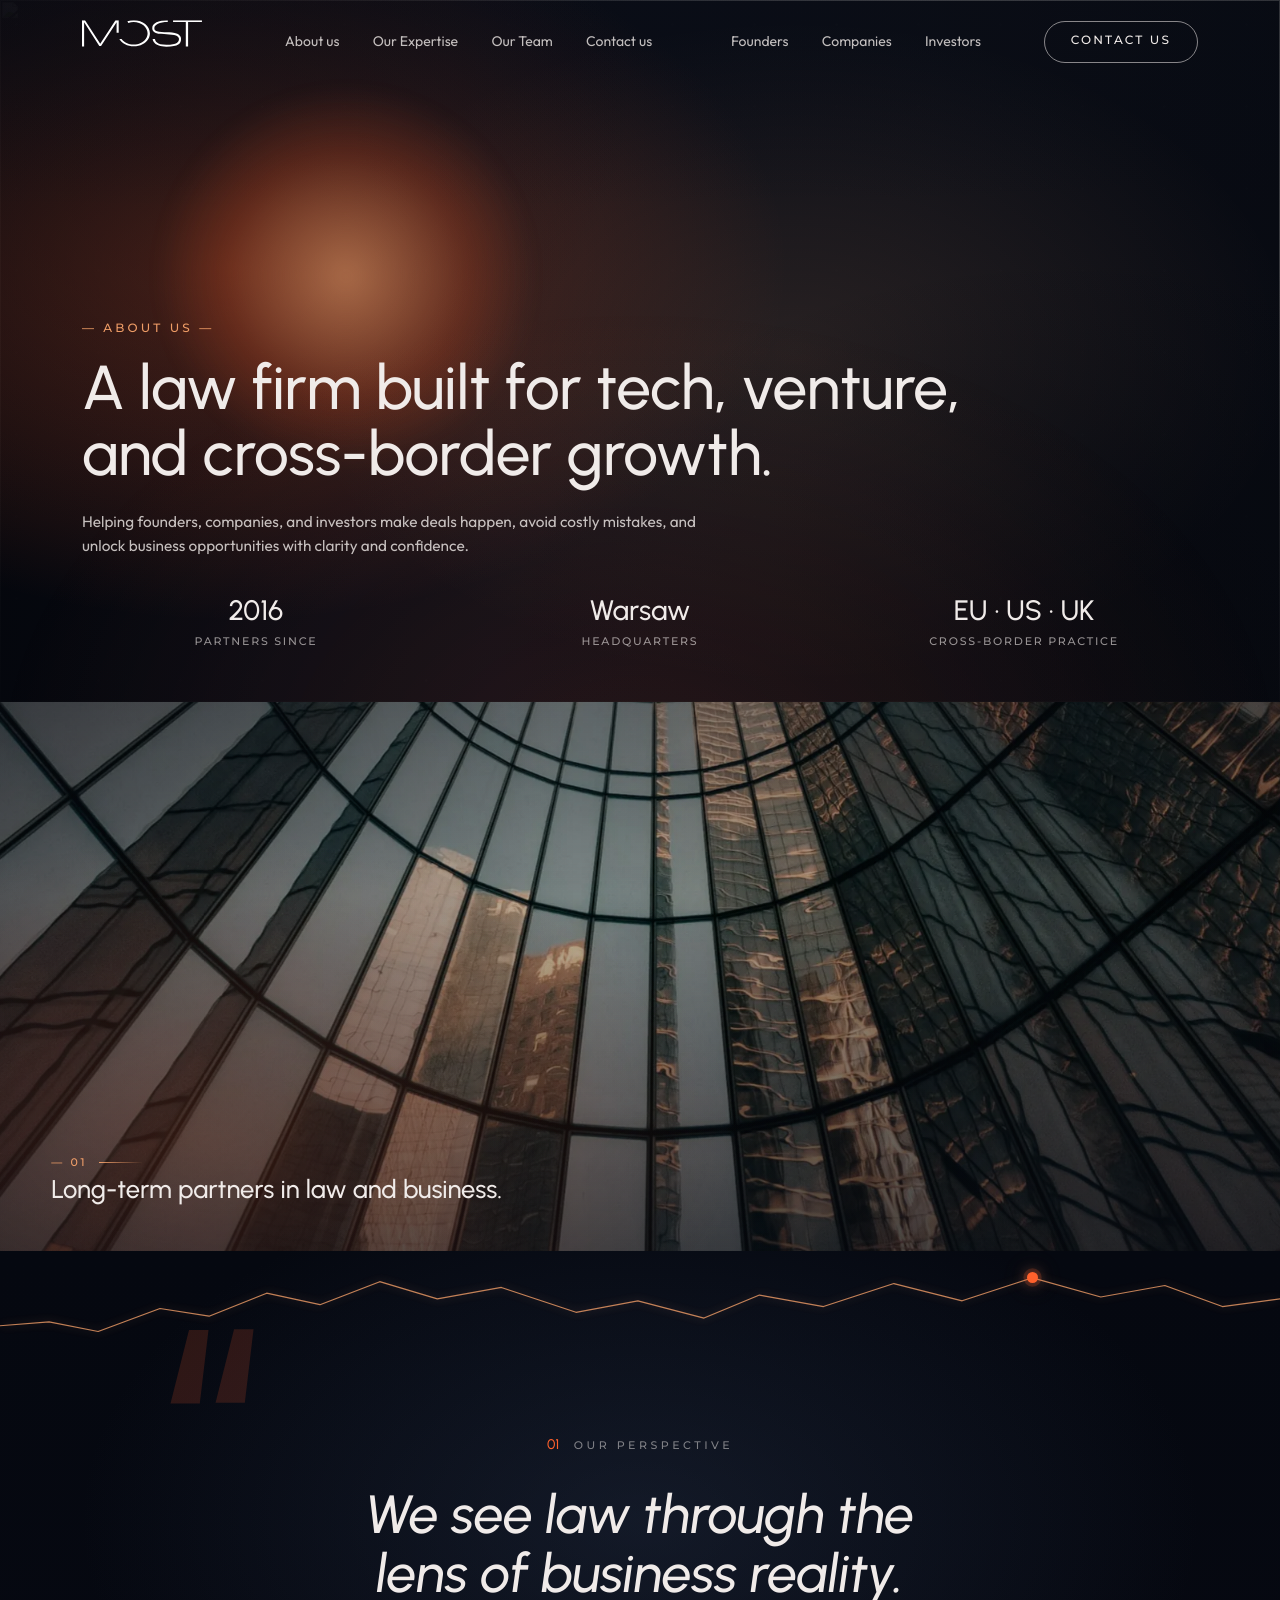
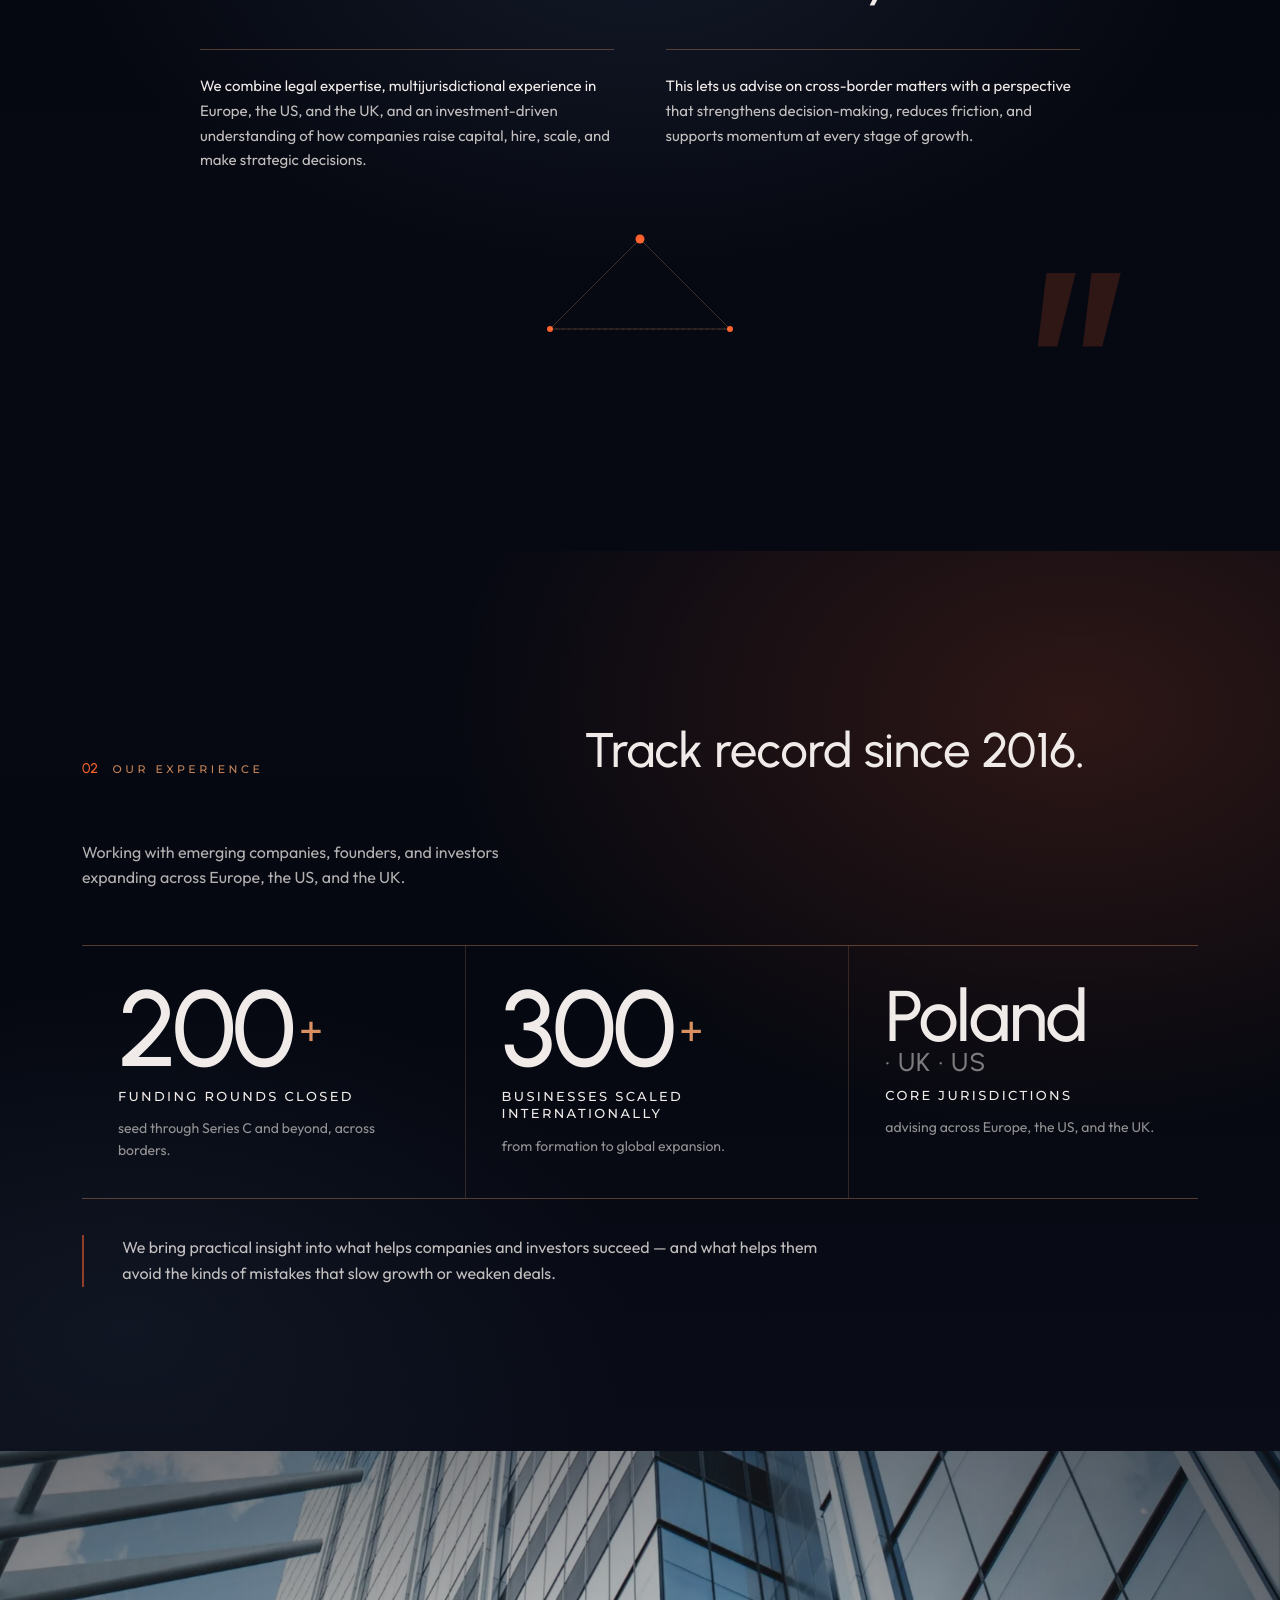
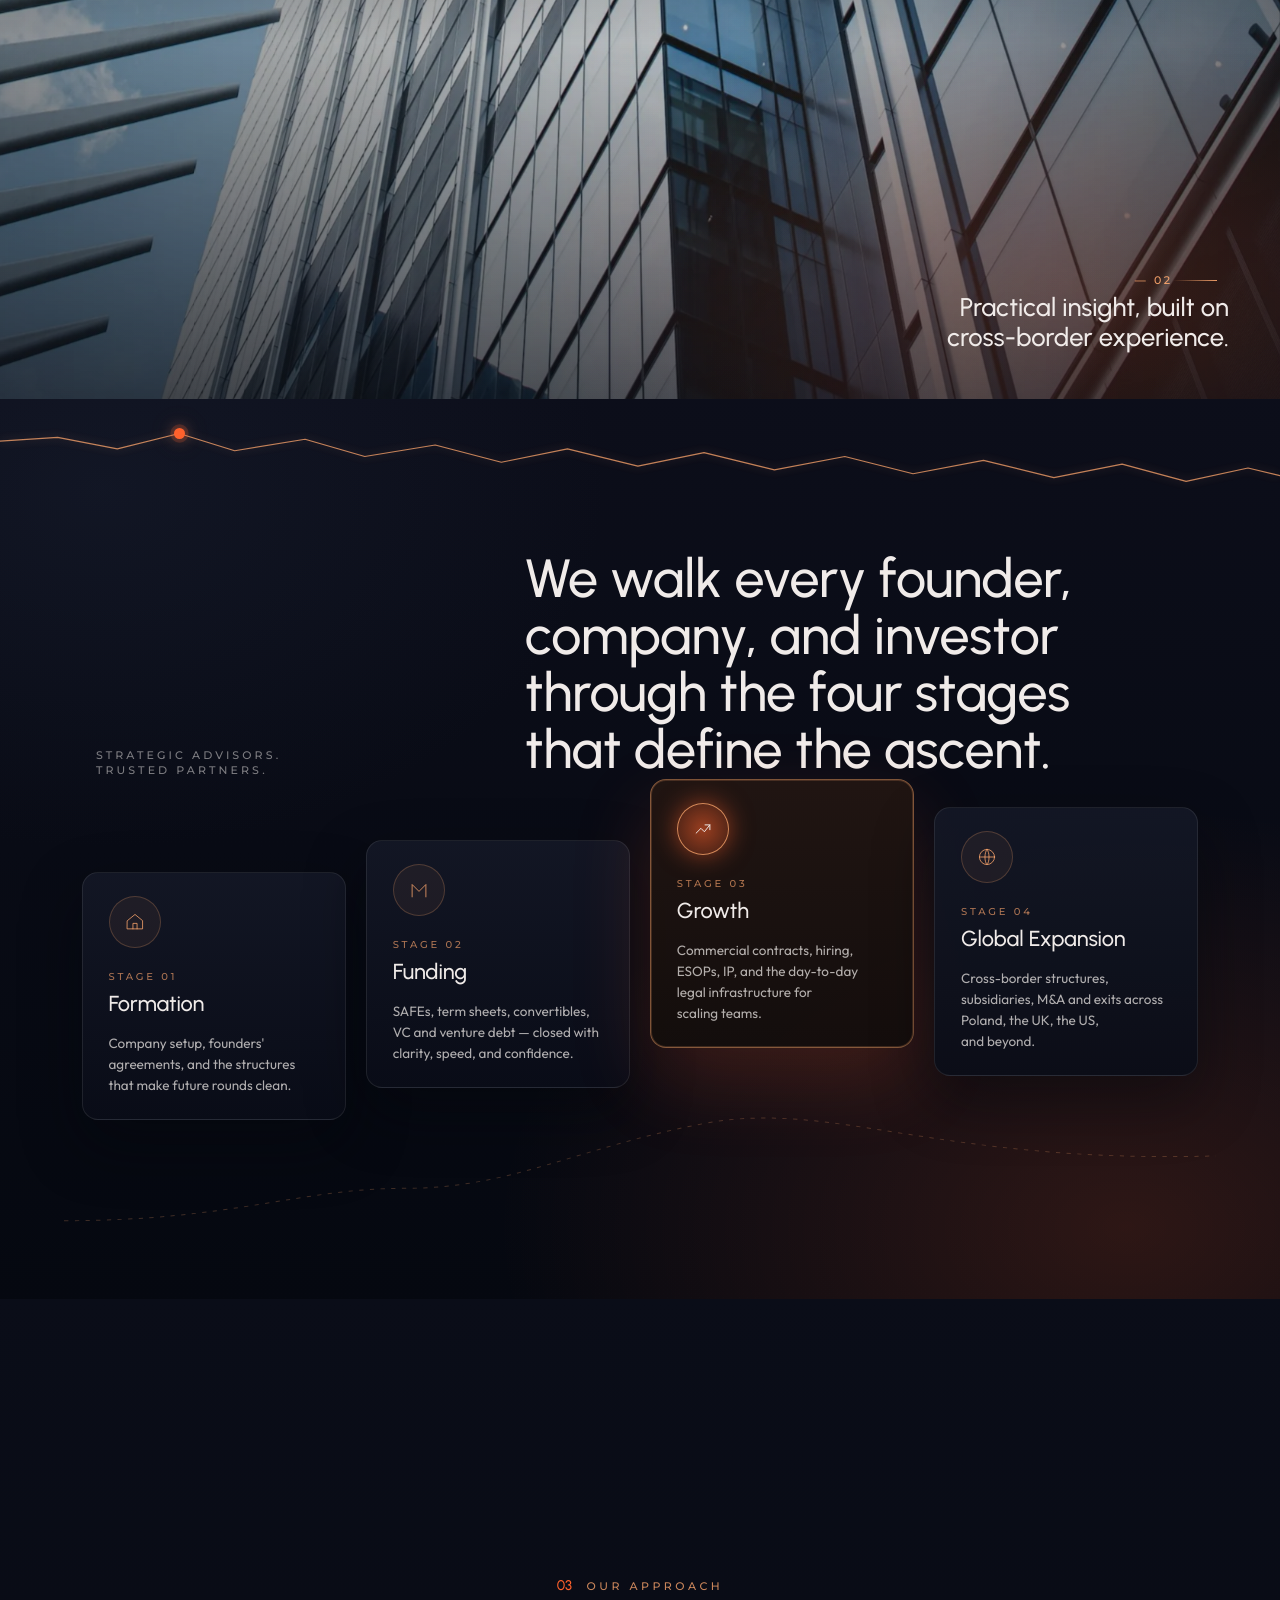
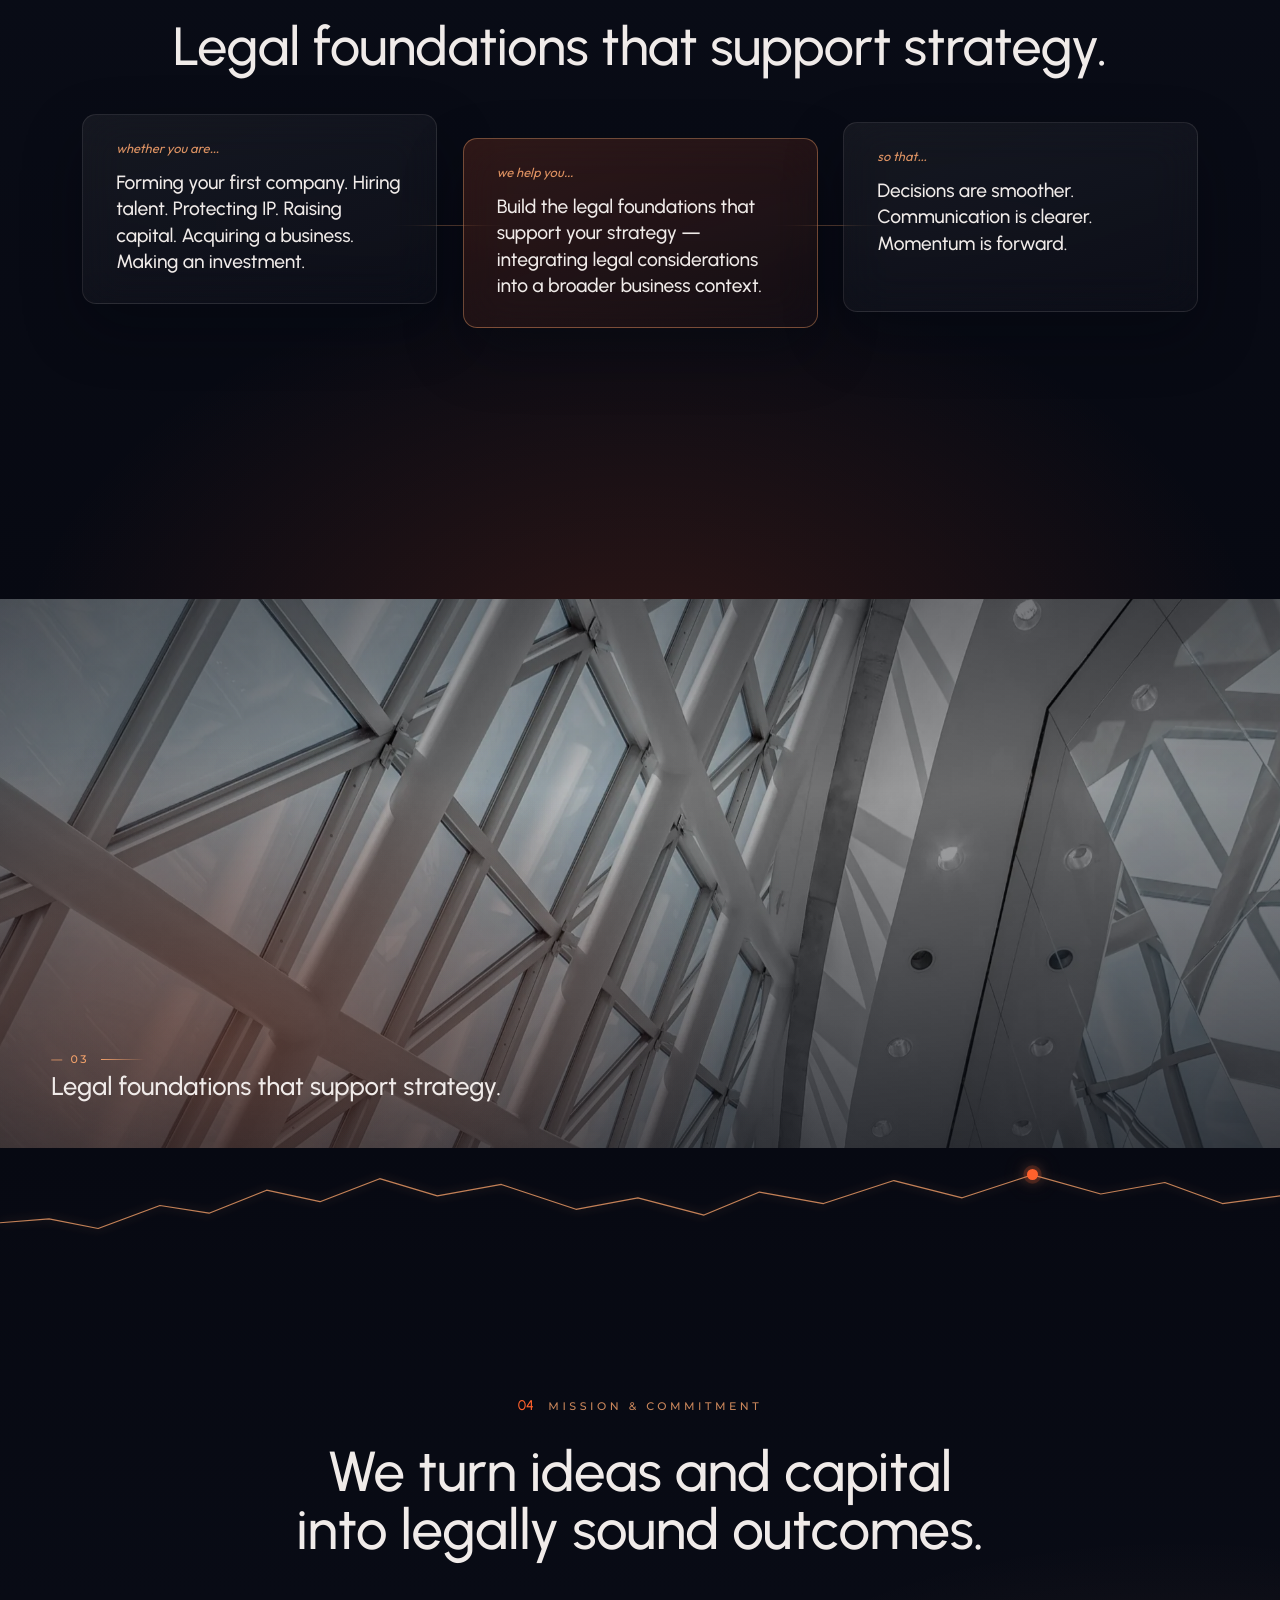
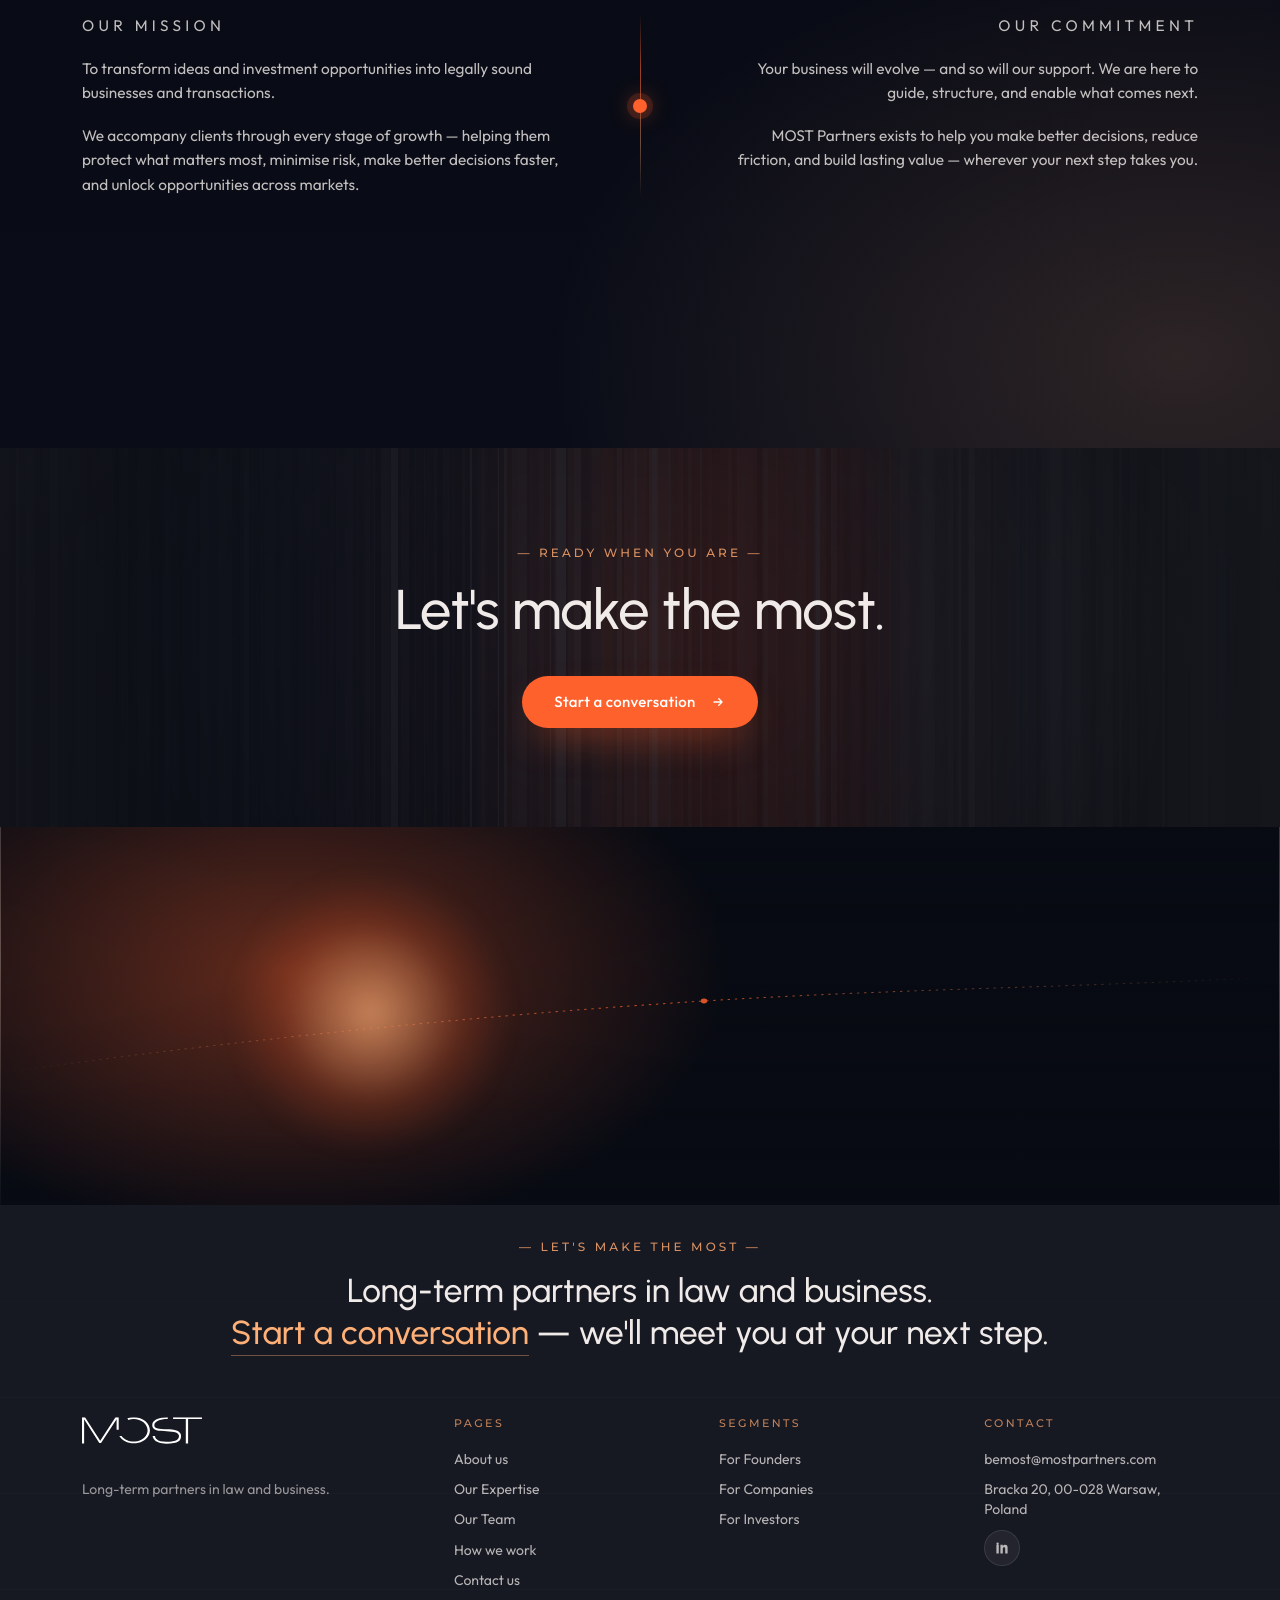
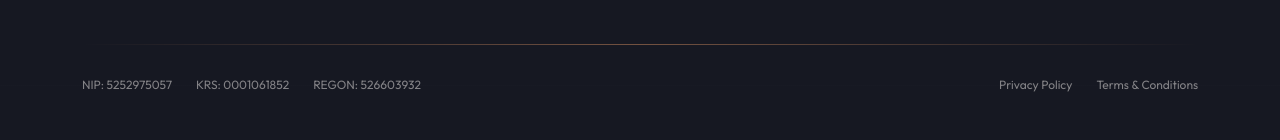
==== commit 824bf4e2: "Sync the menu, terrain, home ridge and photography from most Nav carries Our Expertise on all eight " ====
--- a/about-us.html
+++ b/about-us.html
@@ -42,6 +42,7 @@
 
       <nav class="top-nav__menu top-nav__menu--left" aria-label="Primary sections">
         <a href="about-us.html" aria-current="page">About us</a>
+        <a href="expertise.html">Our Expertise</a>
         <a href="our-team.html">Our Team</a>
         <a href="contact.html">Contact us</a>
       </nav>
@@ -77,6 +78,7 @@
         </div>
         <nav class="mobile-menu__links" aria-label="Expanded mobile navigation">
           <a href="about-us.html" aria-current="page">About us</a>
+          <a href="expertise.html">Our Expertise</a>
           <a href="our-team.html">Our Team</a>
           <a href="contact.html">Contact us</a>
           <span class="mobile-menu__divider" aria-hidden="true"></span>
@@ -132,7 +134,7 @@
 
       <!-- PHOTO BREAK 1: architecture / partnership -->
       <figure class="photo-break">
-        <img src="arch-1.webp" alt="Modern architecture connecting people and spaces" loading="lazy" decoding="async" />
+        <img src="arch-break-towers.webp" alt="A curved curtain wall repeating into the distance" loading="lazy" decoding="async" />
         <figcaption class="photo-break__caption" data-reveal>
           <span class="photo-break__index">— 01</span>
           <span class="photo-break__line">Long-term partners in law and&nbsp;business.</span>
@@ -204,7 +206,7 @@
 
       <!-- PHOTO BREAK 2 -->
       <figure class="photo-break photo-break--right">
-        <img src="arch-3.webp" alt="Workspace with light geometric architecture" loading="lazy" decoding="async" />
+        <img src="arch-break-mullion.webp" alt="Mullions and louvres crossing at an angle" loading="lazy" decoding="async" />
         <figcaption class="photo-break__caption" data-reveal>
           <span class="photo-break__index">— 02</span>
           <span class="photo-break__line">Practical insight, built on cross-border&nbsp;experience.</span>
@@ -306,7 +308,7 @@
 
       <!-- PHOTO BREAK 3 -->
       <figure class="photo-break">
-        <img src="arch-2.webp" alt="Architectural detail" loading="lazy" decoding="async" />
+        <img src="arch-break-truss.webp" alt="Roof trusses meeting overhead" loading="lazy" decoding="async" />
         <figcaption class="photo-break__caption" data-reveal>
           <span class="photo-break__index">— 03</span>
           <span class="photo-break__line">Legal foundations that support&nbsp;strategy.</span>
--- a/styles.css
+++ b/styles.css
@@ -1,4 +1,4 @@
-﻿:root {
+:root {
   --navy: #161822;
   --navy-deep: #080b13;
   --light: #f0ebe9;
@@ -11,6 +11,8 @@
   --orange: #ff612c;
   --orange-soft: #ffb077;
   --container-x: clamp(24px, 6.4vw, 96px);
+  /* how far the home hero's ridge sits below where it used to */
+  --hero-ridge-drop: clamp(28px, 5vh, 48px);
   --nav-height: 84px;
   --ease-out: cubic-bezier(0.16, 1, 0.3, 1);
 }
@@ -324,6 +326,10 @@
   position: relative;
   display: grid;
   align-items: start;
+  /* the scene layers deliberately bleed past the hero's sides; clip on x so
+     that never becomes a horizontal scrollbar, and leave y visible because
+     the ridge is meant to hang into the band below */
+  overflow-x: clip;
   min-height: 100svh;
   padding: calc(var(--nav-height) + clamp(64px, 10vh, 120px)) var(--container-x) clamp(140px, 22vh, 260px);
 }
@@ -482,7 +488,11 @@
   position: absolute;
   left: -2%;
   right: -2%;
-  bottom: -11%;
+  /* The ridge sat high enough to crowd the third line of the headline. It
+     drops by --hero-ridge-drop - and .ridge-edge below it drops by the same
+     amount, because that band tucks under this silhouette and its own top
+     edge shows the moment the silhouette stops covering it. */
+  bottom: calc(-11% - var(--hero-ridge-drop));
   z-index: 6;
   isolation: isolate;
   pointer-events: none;
@@ -510,11 +520,11 @@
 
 .hero-trail__path {
   fill: none;
-  stroke: rgba(255, 168, 110, 0.95);
-  stroke-width: 1.1;
+  stroke: var(--trail-line);
+  stroke-width: var(--trail-width);
   stroke-linecap: round;
   stroke-linejoin: round;
-  filter: drop-shadow(0 0 5px rgba(255, 168, 110, 0.46));
+  filter: drop-shadow(0 0 5px var(--trail-glow));
   vector-effect: non-scaling-stroke;
 }
 
@@ -573,7 +583,7 @@
 }
 
 .hero-trail__leader {
-  stroke: rgba(255, 168, 110, 0.42);
+  stroke: var(--trail-leader);
   stroke-width: 1;
   stroke-dasharray: 2 4;
   vector-effect: non-scaling-stroke;
@@ -595,15 +605,12 @@
   position: absolute;
   left: 0;
   top: 0;
-  width: 9px;
-  height: 9px;
-  margin: -4.5px 0 0 -4.5px;
+  margin: calc(var(--marker-size) / -2) 0 0 calc(var(--marker-size) / -2);
+  width: var(--marker-size);
+  height: var(--marker-size);
   border-radius: 50%;
-  background: rgba(255, 168, 110, 0.98);
-  box-shadow:
-    0 0 0 3px rgba(255, 168, 110, 0.18),
-    0 0 12px rgba(255, 168, 110, 0.6),
-    0 0 26px rgba(255, 188, 140, 0.32);
+  background: var(--marker-core);
+  box-shadow: var(--marker-shadow);
   animation: trail-point-pulse 3.4s ease-in-out infinite;
 }
 
@@ -666,7 +673,7 @@
 .ridge-edge {
   position: relative;
   z-index: 6;
-  margin-top: calc(clamp(-260px, -20vh, -120px) - 2px);
+  margin-top: calc(clamp(-260px, -20vh, -120px) + var(--hero-ridge-drop) - 2px);
   margin-bottom: -1px;
   pointer-events: none;
   line-height: 0;
@@ -709,7 +716,7 @@
 }
 
 .ridge-edge__leaders line {
-  stroke: rgba(255, 168, 110, 0.42);
+  stroke: var(--trail-leader);
   stroke-width: 1;
   stroke-dasharray: 2 4;
   vector-effect: non-scaling-stroke;
@@ -795,11 +802,13 @@
   stroke-linejoin: round;
 }
 
+/* The stats ride the ridge - the trail's checkpoint dots land just above
+   them - so they drop with it, keeping that clearance untouched. */
 .hero-stats {
   position: absolute;
   left: var(--container-x);
   right: var(--container-x);
-  bottom: 50px;
+  bottom: calc(50px - var(--hero-ridge-drop));
   z-index: 8;
   display: grid;
   grid-template-columns: repeat(4, 1fr);
@@ -847,49 +856,7 @@
   will-change: opacity, transform;
 }
 
-
 /* ---------- RIDGE QUOTE ---------- */
-
-.ridge-quote {
-  position: absolute;
-  left: calc(var(--container-x) + clamp(14px, 2vw, 39px));
-  bottom: clamp(218px, 31vh, 340px);
-  z-index: 5;
-  max-width: min(520px, 38vw);
-  margin: 0;
-  padding-left: clamp(18px, 1.6vw, 26px);
-  pointer-events: auto;
-  color: rgba(240, 235, 233, 0.78);
-  font: italic 400 clamp(17px, 1.35vw, 24px) / 1.48 "Outfit", system-ui, sans-serif;
-  letter-spacing: 0;
-  text-align: left;
-  text-wrap: pretty;
-  text-shadow: 0 2px 20px rgba(4, 6, 12, 0.78);
-}
-
-.ridge-quote::before {
-  content: "";
-  position: absolute;
-  left: 0;
-  top: 0.35em;
-  bottom: 0.28em;
-  width: 2px;
-  border-radius: 999px;
-  background: linear-gradient(180deg, rgba(255, 168, 110, 0.95), rgba(255, 97, 44, 0.42));
-  box-shadow: 0 0 18px rgba(255, 168, 110, 0.34);
-}
-
-.ridge-quote strong {
-  color: rgba(255, 247, 241, 0.96);
-  font-weight: 500;
-}
-
-@media (max-width: 860px) {
-  .ridge-quote {
-    max-width: calc(100% - 2 * var(--container-x));
-    right: var(--container-x);
-  }
-}
 
 /* ---------- ACCESSIBILITY UTILS ---------- */
 
@@ -2504,23 +2471,20 @@
   position: absolute;
   left: 50%;
   z-index: 1;
-  width: 9px;
-  height: 9px;
+  transform: translateX(-50%);
+  width: var(--marker-size);
+  height: var(--marker-size);
   border-radius: 50%;
-  background: rgba(255, 168, 110, 0.98);
-  transform: translateX(-50%);
-  box-shadow:
-    0 0 0 3px rgba(255, 168, 110, 0.18),
-    0 0 12px rgba(255, 168, 110, 0.6),
-    0 0 26px rgba(255, 188, 140, 0.32);
+  background: var(--marker-core);
+  box-shadow: var(--marker-shadow);
 }
 
 .audience-col__trail-marker {
-  top: calc(var(--connector-top) - 4.5px);
+  top: calc(var(--connector-top) - var(--marker-size) / 2);
 }
 
 .audience-col__card-marker {
-  bottom: -4.5px;
+  bottom: calc(var(--marker-size) / -2);
 }
 
 .audience-col > .preview {
@@ -5750,11 +5714,12 @@
 }
 
 .exwork__dot {
-  fill: #ffa86e;
+  fill: var(--marker-core);
+  filter: drop-shadow(0 0 6px var(--marker-halo));
 }
 
 .exwork__dot-halo {
-  fill: rgba(255, 168, 110, 0.16);
+  fill: var(--marker-ring);
 }
 
 .exwork__steps {
@@ -6740,43 +6705,6 @@
   transform: translateY(-2px);
 }
 
-/* Intro as a filled accent panel (per the Figma direction), tinted with
-   each audience's accent colour. */
-.aud-hero__intro {
-  position: relative;
-  z-index: 3;
-  margin: clamp(48px, 7vh, 88px) 0 0;
-  max-width: 820px;
-  padding: clamp(24px, 3.2vh, 36px) clamp(26px, 2.6vw, 42px);
-  background: linear-gradient(135deg, #c2643c 0%, #a94f2d 100%);
-  border-radius: 18px;
-  box-shadow: 0 26px 60px -30px rgba(0, 0, 0, 0.6);
-}
-
-.page--companies .aud-hero__intro {
-  background: linear-gradient(135deg, #8d7a86 0%, #6d5966 100%);
-}
-
-.page--investors .aud-hero__intro {
-  background: linear-gradient(135deg, #55719f 0%, #3f5985 100%);
-}
-
-.aud-hero__intro-dot {
-  display: none;
-}
-
-.aud-hero__intro p {
-  margin: 0;
-  color: rgba(255, 246, 240, 0.88);
-  font: 400 clamp(15px, 1.05vw, 16.5px) / 1.65 "Outfit", system-ui, sans-serif;
-}
-
-.aud-hero__intro p.aud-hero__intro-lead {
-  margin: 0 0 10px;
-  color: #fff8f2;
-  font: 500 clamp(16.5px, 1.2vw, 19px) / 1.5 "Urbanist", system-ui, sans-serif;
-}
-
 /* AUD HELP â€” white grid */
 .aud-help {
   padding: clamp(96px, 13vh, 144px) var(--container-x);
@@ -6892,10 +6820,10 @@
 }
 
 .page--companies .aud-bleed::after {
-  /* Companies: muted dusty mauve/purple, translucent so the local
+  /* Companies: muted grey-brown taupe, translucent so the local
      architecture photo shows through */
   background:
-    linear-gradient(155deg, rgba(148, 122, 138, 0.46) 0%, rgba(110, 88, 108, 0.34) 55%, rgba(30, 20, 32, 0.72) 100%);
+    linear-gradient(155deg, rgba(138, 120, 106, 0.42) 0%, rgba(102, 88, 76, 0.3) 55%, rgba(26, 20, 16, 0.58) 100%);
 }
 
 .page--investors .aud-bleed::after {
@@ -6905,7 +6833,6 @@
     linear-gradient(155deg, rgba(75, 108, 158, 0.48) 0%, rgba(48, 78, 130, 0.36) 55%, rgba(10, 16, 38, 0.72) 100%);
 }
 
-
 /* AUD WORK â€” orange peach 4-col with icons */
 .aud-work {
   padding: clamp(80px, 11vh, 120px) var(--container-x);
@@ -6935,65 +6862,10 @@
   letter-spacing: -0.005em;
 }
 
-.aud-work__grid {
-  list-style: none;
-  margin: 0 auto;
-  padding: 0;
-  max-width: 1240px;
-  display: grid;
-  grid-template-columns: repeat(4, 1fr);
-  gap: clamp(24px, 2.8vw, 40px);
-}
-
-.aud-work__grid li {
-  display: flex;
-  flex-direction: column;
-  gap: 12px;
-}
-
-.aud-work__icon {
-  display: grid;
-  place-items: center;
-  width: 44px;
-  height: 44px;
-  border-radius: 50%;
-  background: rgba(28, 20, 25, 0.08);
-  border: 1px solid rgba(28, 20, 25, 0.16);
-  color: rgba(28, 20, 25, 0.78);
-}
-
-.page--companies .aud-work__icon,
-.page--investors .aud-work__icon {
-  background: rgba(240, 235, 233, 0.14);
-  border-color: rgba(240, 235, 233, 0.3);
-  color: var(--light);
-}
-
-.aud-work__icon svg {
-  width: 22px;
-  height: 22px;
-}
-
-.aud-work__grid strong {
-  font: 500 17px / 1.3 "Urbanist", system-ui, sans-serif;
-}
-
-.aud-work__grid p {
-  margin: 0;
-  font: 400 14px / 1.55 "Outfit", system-ui, sans-serif;
-  opacity: 0.78;
-}
-
 @media (max-width: 980px) {
-  .aud-work__grid {
-    grid-template-columns: repeat(2, 1fr);
-  }
 }
 
 @media (max-width: 540px) {
-  .aud-work__grid {
-    grid-template-columns: 1fr;
-  }
 }
 
 /* AUD EXPERTISE â€” white split with vertical trail */
@@ -7862,7 +7734,6 @@
   }
 }
 
-
 @keyframes mobile-block-in {
   from {
     opacity: 0;
@@ -8016,36 +7887,6 @@
   color: var(--aud-accent);
 }
 
-.page--audience .aud-work__grid {
-  gap: 0;
-  border: 1px solid rgba(var(--aud-accent-rgb), 0.18);
-}
-
-.page--audience .aud-work__grid li {
-  min-height: 300px;
-  border-right: 1px solid rgba(var(--aud-accent-rgb), 0.16);
-  background: linear-gradient(180deg, rgba(var(--aud-accent-rgb), 0.035), transparent);
-}
-
-.page--audience .aud-work__grid li:last-child {
-  border-right: 0;
-}
-
-.page--audience .aud-work__icon {
-  border-color: rgba(var(--aud-accent-rgb), 0.38);
-  background: rgba(var(--aud-accent-rgb), 0.1);
-  color: var(--light);
-}
-
-.page--audience .aud-work__grid strong {
-  color: var(--light);
-}
-
-.page--audience .aud-work__grid p {
-  color: rgba(240, 235, 233, 0.76);
-  opacity: 1;
-}
-
 .page--audience .aud-expertise::before {
   background: linear-gradient(90deg, transparent, rgba(var(--aud-accent-rgb), 0.48), transparent);
 }
@@ -8094,7 +7935,6 @@
 
 @media (max-width: 1180px) {
   .page--audience .aud-help__grid,
-  .page--audience .aud-work__grid,
   .page--audience .aud-expertise__list {
     grid-template-columns: repeat(2, minmax(0, 1fr));
   }
@@ -8116,13 +7956,8 @@
 
 @media (max-width: 700px) {
   .page--audience .aud-help__grid,
-  .page--audience .aud-work__grid,
   .page--audience .aud-expertise__list {
     grid-template-columns: 1fr;
-  }
-
-  .page--audience .aud-work__grid li {
-    border-right: 0;
   }
 
   .page--audience .aud-expertise__list li:nth-last-child(-n + 2) {
@@ -8183,21 +8018,30 @@
   min-height: 0;
   border: 0;
   border-radius: 0;
-  background:
-    linear-gradient(145deg, rgba(var(--aud-accent-rgb), 0.1), transparent 58%),
-    rgba(248, 244, 241, 0.94);
+  background: rgba(248, 244, 241, 0.94);
   color: #1c1419;
-}
-
-/* Figma cards hug their text - no ruled/dashed underline decor. */
+  transition: border-color 0.35s ease;
+}
+
+/* Cards rest flat; the accent gradient only breathes in on hover. */
 .page--audience .aud-help__item::after {
-  content: none;
+  content: "";
+  position: absolute;
+  inset: 0;
+  border-radius: inherit;
+  background: linear-gradient(145deg, rgba(var(--aud-accent-rgb), 0.12), transparent 58%);
+  opacity: 0;
+  transition: opacity 0.35s ease;
+  pointer-events: none;
+}
+
+.page--audience .aud-help__item:hover::after {
+  opacity: 1;
 }
 
 .page--audience .aud-help__item:hover {
-  background:
-    linear-gradient(145deg, rgba(var(--aud-accent-rgb), 0.17), rgba(255, 255, 255, 0.2) 64%),
-    #fbf8f5;
+  background: rgba(248, 244, 241, 0.94);
+  border-color: rgba(var(--aud-accent-rgb), 0.4);
 }
 
 .page--audience .aud-help__item p {
@@ -8269,23 +8113,6 @@
   box-shadow: 0 20px 56px -44px rgba(28, 20, 25, 0.42);
 }
 
-.page--audience .aud-help__item::after {
-  border-radius: 0 0 16px 16px;
-}
-
-.page--audience .aud-work__grid {
-  overflow: hidden;
-  border-radius: 18px;
-}
-
-.page--audience .aud-work__grid li {
-  min-height: 280px;
-}
-
-.page--audience .aud-work__icon {
-  border-radius: 14px;
-}
-
 .page--audience .aud-expertise__list {
   gap: clamp(14px, 1.7vw, 20px);
 }
@@ -8305,11 +8132,9 @@
   padding-left: max(var(--container-x), calc((100vw - 1360px) / 2));
   padding-right: max(var(--container-x), calc((100vw - 1360px) / 2));
 }
-
 .page--audience .aud-help__head,
 .page--audience .aud-work__head,
 .page--audience .aud-help__grid,
-.page--audience .aud-work__grid,
 .page--audience .aud-expertise__inner,
 .page--audience .aud-expertise:not(:has(.aud-expertise__inner)) {
   max-width: 1360px;
@@ -8381,20 +8206,6 @@
   margin-bottom: clamp(34px, 4.8vh, 54px);
 }
 
-.page--audience .aud-work__grid {
-  display: grid;
-  grid-template-columns: repeat(4, minmax(0, 1fr));
-}
-
-.page--audience .aud-work__grid li {
-  min-height: clamp(200px, 15vw, 250px);
-  padding: clamp(24px, 2.4vw, 38px);
-}
-
-.page--audience .aud-work__grid strong {
-  max-width: 18ch;
-}
-
 .page--audience .aud-expertise__inner,
 .page--audience .aud-expertise:not(:has(.aud-expertise__inner)) {
   grid-template-columns: minmax(300px, 0.34fr) minmax(0, 0.66fr);
@@ -8416,7 +8227,6 @@
 
 @media (max-width: 1180px) {
   .page--audience .aud-help__grid,
-  .page--audience .aud-work__grid,
   .page--audience .aud-expertise__list {
     grid-template-columns: repeat(2, minmax(0, 1fr));
   }
@@ -8451,7 +8261,6 @@
 
 @media (max-width: 700px) {
   .page--audience .aud-help__grid,
-  .page--audience .aud-work__grid,
   .page--audience .aud-expertise__list {
     grid-template-columns: 1fr;
   }
@@ -8469,33 +8278,12 @@
     radial-gradient(760px 480px at 72% 8%, rgba(143, 125, 138, 0.22), transparent 72%),
     linear-gradient(180deg, #eee7e8 0%, #d7cdd2 100%);
 }
-
-.page--companies .aud-work__title,
-.page--companies .aud-work__grid strong {
+.page--companies .aud-work__title {
   color: #1c1419;
 }
 
 .page--companies .aud-work__head {
   border-bottom-color: rgba(28, 20, 25, 0.12);
-}
-
-.page--companies .aud-work__grid {
-  border-color: rgba(28, 20, 25, 0.14);
-}
-
-.page--companies .aud-work__grid li {
-  border-color: rgba(28, 20, 25, 0.12);
-  background: rgba(255, 255, 255, 0.22);
-}
-
-.page--companies .aud-work__grid p {
-  color: rgba(28, 20, 25, 0.68);
-}
-
-.page--companies .aud-work__icon {
-  background: rgba(28, 20, 25, 0.06);
-  border-color: rgba(28, 20, 25, 0.16);
-  color: rgba(28, 20, 25, 0.82);
 }
 
 /* Stabilise How We Work as a light rounded grid across audience pages. */
@@ -8534,55 +8322,7 @@
   color: #1c1419;
 }
 
-.page--audience .aud-work__grid {
-  display: grid;
-  grid-template-columns: repeat(4, minmax(0, 1fr));
-  gap: clamp(16px, 1.6vw, 24px);
-  max-width: 1360px;
-  margin: 0 auto;
-  overflow: visible;
-  border: 0;
-  border-radius: 0;
-}
-
-.page--audience .aud-work__grid li {
-  min-height: clamp(214px, 17vw, 270px);
-  padding: clamp(22px, 2.2vw, 34px);
-  border: 1px solid rgba(28, 20, 25, 0.12);
-  border-radius: 18px;
-  background:
-    linear-gradient(145deg, rgba(var(--aud-accent-rgb), 0.1), transparent 58%),
-    rgba(248, 244, 241, 0.94);
-  box-shadow: 0 20px 56px -44px rgba(28, 20, 25, 0.42);
-}
-
-.page--audience .aud-work__icon {
-  width: 52px;
-  height: 52px;
-  margin-bottom: auto;
-  border-radius: 14px;
-  background: rgba(var(--aud-accent-rgb), 0.12);
-  border: 1px solid rgba(var(--aud-accent-rgb), 0.24);
-  color: #1c1419;
-}
-
-.page--audience .aud-work__grid strong {
-  max-width: 18ch;
-  color: #1c1419;
-  font-size: clamp(18px, 1.35vw, 22px);
-  line-height: 1.14;
-}
-
-.page--audience .aud-work__grid p {
-  max-width: 26ch;
-  color: rgba(28, 20, 25, 0.7);
-  opacity: 1;
-}
-
 @media (max-width: 1180px) {
-  .page--audience .aud-work__grid {
-    grid-template-columns: repeat(2, minmax(0, 1fr));
-  }
 }
 
 @media (max-width: 920px) {
@@ -8596,9 +8336,6 @@
 }
 
 @media (max-width: 700px) {
-  .page--audience .aud-work__grid {
-    grid-template-columns: 1fr;
-  }
 }
 
 /* Stabilise Our Expertise as a balanced two-column section. */
@@ -8717,19 +8454,6 @@
   }
 }
 
-/* Audience SVG accent colouring. */
-.page--audience .aud-work__icon {
-  color: var(--aud-accent);
-}
-
-.page--audience .aud-work__icon svg {
-  stroke: currentColor;
-}
-
-.page--audience .aud-work__icon svg [fill="currentColor"] {
-  fill: currentColor;
-}
-
 .page--audience .aud-hero__btn svg,
 .page--audience .aud-grow__btn svg {
   color: var(--aud-accent);
@@ -8842,7 +8566,6 @@
     grid-template-columns: 1fr;
   }
 }
-
 
 /* ============================================================
    ABOUT PAGE POLISH — hero parity with homepage, photo duotone,
@@ -9052,15 +8775,12 @@
 .has-trail__dot {
   position: absolute;
   z-index: 3;
-  width: 9px;
-  height: 9px;
-  margin: -4.5px 0 0 -4.5px;
+  margin: calc(var(--marker-size) / -2) 0 0 calc(var(--marker-size) / -2);
+  width: var(--marker-size);
+  height: var(--marker-size);
   border-radius: 50%;
-  background: rgba(255, 168, 110, 0.98);
-  box-shadow:
-    0 0 0 3px rgba(255, 168, 110, 0.18),
-    0 0 12px rgba(255, 168, 110, 0.6),
-    0 0 26px rgba(255, 188, 140, 0.32);
+  background: var(--marker-core);
+  box-shadow: var(--marker-shadow);
   pointer-events: none;
   opacity: 0;
   transition: opacity 600ms var(--ease-out) 900ms;
@@ -9097,3 +8817,1629 @@
     animation: none;
   }
 }
+
+/* ---------- FOUNDERS HERO (homepage scene, orange edition) ---------- */
+
+/* The audience main paints a light background; isolating the hero keeps
+   its negative-z scene layers visible inside the section. */
+.page--audience .hero {
+  isolation: isolate;
+  background: #f2ab80;
+}
+
+/* Washed corporate sky: pale peach falling into near-white salmon.
+   The photo rides on top as pure greyscale multiplied into the
+   gradient, so every pixel stays inside the salmon family - no browns
+   from hue mixing. The mask keeps the top of the sky pure gradient. */
+.page--audience .hero-media {
+  background: linear-gradient(180deg, #f2ab80 0%, #f9c6a4 38%, #ffdfc9 68%, #fff0e6 100%);
+}
+
+.page--audience .hero-bg {
+  object-position: 50% 78%;
+  filter: grayscale(1) brightness(1.3) contrast(1.03);
+  mix-blend-mode: multiply;
+  opacity: 0.72;
+  -webkit-mask-image: linear-gradient(180deg, transparent 26%, rgba(0, 0, 0, 0.4) 44%, #000 62%);
+  mask-image: linear-gradient(180deg, transparent 26%, rgba(0, 0, 0, 0.4) 44%, #000 62%);
+}
+
+/* Soft white veils lift the nav and copy zones on the washed ground. */
+.page--audience .hero-wash {
+  background:
+    linear-gradient(180deg, rgba(255, 243, 236, 0.5), transparent 24%),
+    linear-gradient(90deg, rgba(255, 246, 240, 0.55), rgba(255, 246, 240, 0.2) 42%, transparent 66%);
+  -webkit-mask-image: none;
+  mask-image: none;
+}
+
+.page--audience .hero-vignette {
+  background: none;
+  -webkit-mask-image: none;
+  mask-image: none;
+}
+
+.page--audience .hero-glow__sun {
+  opacity: 0.2;
+}
+
+.page--audience .hero-glow__haze {
+  display: none;
+}
+
+/* Climbers parked for now (markup stays, easy to bring back). */
+.page--audience .hero-climbers,
+.page--audience .hero-climbers-sun {
+  display: none;
+}
+
+/* Soft drop glow behind the hero copy: lifts the black type off the
+   facade texture without boxing it in. */
+.page--audience .hero-content::before {
+  content: "";
+  position: absolute;
+  z-index: -1;
+  inset: -14% -22% -16% -24%;
+  background:
+    radial-gradient(54% 52% at 36% 44%, rgba(255, 247, 241, 0.55), rgba(255, 240, 231, 0.28) 55%, transparent 76%);
+  filter: blur(12px);
+  pointer-events: none;
+}
+
+.page--audience .hero-ridges__img {
+  filter: drop-shadow(0 -22px 46px rgba(196, 124, 86, 0.35));
+}
+
+/* Palette-coherent trail: soft coral line and points on the washed scene. */
+.page--audience .hero-trail__path {
+  stroke: rgba(186, 84, 44, 0.66);
+  filter: drop-shadow(0 0 4px rgba(255, 214, 188, 0.6));
+}
+
+.page--audience .hero-trail__leader {
+  stroke: rgba(186, 84, 44, 0.32);
+}
+
+/* the washed heroes mute the accent - the recipe is the same, only the hue
+   is re-pointed */
+.page--audience .hero-trail-point {
+  --marker-core: #c97a4e;
+  --marker-ring: rgba(201, 122, 78, 0.18);
+  --marker-halo: rgba(201, 122, 78, 0.4);
+  --marker-aura: rgba(255, 205, 173, 0.35);
+}
+
+/* Black hero type on the washed ground; dark nav to match. */
+.page--audience .hero-content .eyebrow {
+  color: rgba(125, 48, 18, 0.85);
+}
+
+.page--audience .hero-title {
+  color: #1d1310;
+  text-shadow: none;
+}
+
+.page--audience .hero-tagline {
+  color: rgba(29, 19, 16, 0.78);
+  text-shadow: none;
+}
+
+.page--audience .primary-cta {
+  color: #1d1310;
+  background: rgba(255, 255, 255, 0.35);
+  border-color: rgba(29, 19, 16, 0.4);
+  box-shadow: inset 0 0 0 1px rgba(29, 19, 16, 0.08), 0 16px 44px -20px rgba(150, 74, 34, 0.45);
+}
+
+.page--audience .top-nav .wordmark {
+  color: #241511;
+}
+
+.page--audience .top-nav__menu a {
+  color: rgba(36, 21, 17, 0.78);
+}
+
+.page--audience .top-nav__menu a:hover,
+.page--audience .top-nav__menu a:focus-visible,
+.page--audience .top-nav__menu a[aria-current="page"] {
+  color: #241511;
+}
+
+.page--audience .top-nav .nav-cta {
+  color: #241511;
+  border-color: rgba(36, 21, 17, 0.45);
+}
+
+/* --- Companies palette: washed grey-brown taupe (same construction, new hues) --- */
+.page--companies .hero {
+  background: #b1a49c;
+}
+
+.page--companies .hero-media {
+  background: linear-gradient(180deg, #b1a49c 0%, #c6bab3 38%, #dcd3cd 68%, #f2eeea 100%);
+}
+
+.page--companies .hero-wash {
+  background:
+    linear-gradient(180deg, rgba(247, 243, 240, 0.5), transparent 24%),
+    linear-gradient(90deg, rgba(249, 246, 243, 0.55), rgba(249, 246, 243, 0.2) 42%, transparent 66%);
+}
+
+.page--companies .hero-content::before {
+  background: radial-gradient(
+    54% 52% at 36% 44%,
+    rgba(250, 246, 243, 0.55),
+    rgba(244, 238, 233, 0.28) 55%,
+    transparent 76%
+  );
+}
+
+.page--companies .hero-ridges__img {
+  filter: drop-shadow(0 -22px 46px rgba(138, 120, 106, 0.35));
+}
+
+.page--companies .hero-content .eyebrow {
+  color: rgba(88, 68, 54, 0.9);
+}
+
+.page--companies .hero-title {
+  color: #1a1512;
+}
+
+.page--companies .hero-tagline {
+  color: rgba(26, 21, 18, 0.78);
+}
+
+.page--companies .primary-cta {
+  color: #1a1512;
+  border-color: rgba(26, 21, 18, 0.4);
+  box-shadow:
+    inset 0 0 0 1px rgba(26, 21, 18, 0.08),
+    0 16px 44px -20px rgba(108, 88, 72, 0.45);
+}
+
+.page--companies .top-nav .wordmark {
+  color: #201a15;
+}
+
+.page--companies .top-nav__menu a {
+  color: rgba(32, 26, 21, 0.78);
+}
+
+.page--companies .top-nav__menu a:hover,
+.page--companies .top-nav__menu a[aria-current="page"] {
+  color: #201a15;
+}
+
+.page--companies .top-nav .nav-cta {
+  color: #201a15;
+  border-color: rgba(32, 26, 21, 0.45);
+}
+
+/* --- Investors palette: washed slate blue (same construction, new hues) --- */
+.page--investors .hero {
+  background: #a3adbd;
+}
+
+.page--investors .hero-media {
+  background: linear-gradient(180deg, #a3adbd 0%, #bec6d2 38%, #d9dee6 68%, #eef1f5 100%);
+}
+
+.page--investors .hero-wash {
+  background:
+    linear-gradient(180deg, rgba(240, 246, 250, 0.5), transparent 24%),
+    linear-gradient(90deg, rgba(243, 247, 251, 0.55), rgba(243, 247, 251, 0.2) 42%, transparent 66%);
+}
+
+.page--investors .hero-content::before {
+  background: radial-gradient(
+    54% 52% at 36% 44%,
+    rgba(244, 248, 252, 0.55),
+    rgba(236, 242, 248, 0.28) 55%,
+    transparent 76%
+  );
+}
+
+.page--investors .hero-ridges__img {
+  filter: drop-shadow(0 -22px 46px rgba(108, 124, 146, 0.35));
+}
+
+.page--investors .hero-content .eyebrow {
+  color: rgba(47, 65, 94, 0.9);
+}
+
+.page--investors .hero-title {
+  color: #12161d;
+}
+
+.page--investors .hero-tagline {
+  color: rgba(18, 22, 29, 0.78);
+}
+
+.page--investors .primary-cta {
+  color: #12161d;
+  border-color: rgba(18, 22, 29, 0.4);
+  box-shadow:
+    inset 0 0 0 1px rgba(18, 22, 29, 0.08),
+    0 16px 44px -20px rgba(78, 94, 118, 0.45);
+}
+
+.page--investors .top-nav .wordmark {
+  color: #1a222f;
+}
+
+.page--investors .top-nav__menu a {
+  color: rgba(26, 34, 47, 0.78);
+}
+
+.page--investors .top-nav__menu a:hover,
+.page--investors .top-nav__menu a[aria-current="page"] {
+  color: #1a222f;
+}
+
+.page--investors .top-nav .nav-cta {
+  color: #1a222f;
+  border-color: rgba(26, 34, 47, 0.45);
+}
+
+/* The homepage sun glow is orange; under plus-lighter that reads as a
+   dirty warm patch on the cool palettes - retint the added light per page. */
+.page--companies .hero-glow__sun {
+  background: radial-gradient(
+    ellipse at 48% 44%,
+    rgba(228, 206, 188, 0.92),
+    rgba(178, 152, 132, 0.7) 30%,
+    rgba(122, 102, 86, 0.38) 52%,
+    rgba(78, 64, 54, 0.16) 68%,
+    transparent 84%
+  );
+}
+
+.page--investors .hero-glow__sun {
+  background: radial-gradient(
+    ellipse at 48% 44%,
+    rgba(188, 200, 218, 0.92),
+    rgba(132, 146, 168, 0.7) 30%,
+    rgba(86, 98, 118, 0.38) 52%,
+    rgba(54, 62, 78, 0.16) 68%,
+    transparent 84%
+  );
+}
+
+/* the companies bleed is a bright lattice - hold it back so the pattern
+   still reads under the duotone instead of blowing out */
+.page--companies .aud-bleed img {
+  filter: saturate(0.6) brightness(0.68) contrast(1.12);
+}
+.aud-grow__sub {
+  margin: 14px auto 26px;
+  max-width: 520px;
+  color: rgba(240, 235, 233, 0.82);
+  font: 400 clamp(15px, 1.1vw, 17px) / 1.6 "Outfit", system-ui, sans-serif;
+}
+
+/* Team careers CTA: title + subline stacked left, button on the right
+   (the base inner grid is title | button only). */
+.page--team .aud-grow__sub {
+  grid-column: 1;
+  margin: 0;
+  max-width: 560px;
+}
+
+.page--team .aud-grow__btn {
+  grid-column: 2;
+  grid-row: 1 / span 2;
+  justify-self: end;
+}
+
+/* ============ EXPERTISE - OUR AREAS: Figma master-detail ============ */
+.ex-areas {
+  position: relative;
+  padding: clamp(88px, 11vh, 132px) max(var(--container-x), calc((100vw - 1360px) / 2));
+  background: #f0ebe9;
+  color: #1c1419;
+}
+
+.ex-areas__head {
+  display: grid;
+  grid-template-columns: minmax(320px, 480px) minmax(320px, 520px);
+  justify-content: space-between;
+  align-items: end;
+  gap: 40px;
+  max-width: 1180px;
+  margin: 0 auto clamp(52px, 7.5vh, 88px);
+}
+
+.ex-areas__title {
+  margin: 0;
+  color: #1c1419;
+  font: 500 clamp(34px, 4vw, 56px) / 1.08 "Urbanist", system-ui, sans-serif;
+  letter-spacing: -0.005em;
+}
+
+.ex-areas__lede {
+  margin: 0;
+  color: rgba(28, 20, 25, 0.72);
+  font: 400 clamp(14.5px, 1.05vw, 16.5px) / 1.6 "Outfit", system-ui, sans-serif;
+  text-wrap: pretty;
+}
+
+.ex-areas__body {
+  display: grid;
+  grid-template-columns: minmax(300px, 400px) minmax(0, 1fr);
+  gap: clamp(48px, 6vw, 96px);
+  max-width: 1180px;
+  margin: 0 auto;
+  align-items: start;
+}
+
+.ex-areas__nav ul {
+  list-style: none;
+  margin: 0;
+  padding: 4px 0;
+  position: relative;
+  display: flex;
+  flex-direction: column;
+  gap: clamp(26px, 3.4vh, 40px);
+}
+
+/* continuous rail the active dot travels along */
+.ex-areas__nav ul::before {
+  content: "";
+  position: absolute;
+  top: 0;
+  bottom: 0;
+  left: 7px;
+  width: 2px;
+  background: rgba(28, 20, 25, 0.14);
+}
+
+.ex-areas__nav button {
+  position: relative;
+  display: block;
+  width: 100%;
+  padding: 0 0 0 48px;
+  border: 0;
+  background: none;
+  text-align: left;
+  color: rgba(28, 20, 25, 0.58);
+  font: 400 clamp(15px, 1.15vw, 17.5px) / 1.35 "Outfit", system-ui, sans-serif;
+  cursor: pointer;
+  transition: color 0.25s ease;
+}
+
+.ex-areas__nav button:hover {
+  color: #1c1419;
+}
+
+.ex-areas__nav button::before {
+  content: "";
+  position: absolute;
+  left: calc((16px - var(--marker-size)) / 2);
+  top: 5px;
+  width: var(--marker-size);
+  height: var(--marker-size);
+  border-radius: 50%;
+  background: var(--marker-core);
+  box-shadow: var(--marker-shadow);
+  opacity: 0;
+  transform: scale(0.5);
+  transition: opacity 0.25s ease, transform 0.25s ease;
+}
+
+.ex-areas__nav button[aria-selected="true"] {
+  color: #ff612c;
+  font-weight: 500;
+}
+
+.ex-areas__nav button[aria-selected="true"]::before {
+  opacity: 1;
+  transform: none;
+}
+
+.ex-areas__panel {
+  outline: none;
+}
+
+.ex-areas__panel:not([hidden]) {
+  animation: exAreaIn 0.4s ease both;
+}
+
+@keyframes exAreaIn {
+  from {
+    opacity: 0;
+    transform: translateY(10px);
+  }
+  to {
+    opacity: 1;
+    transform: none;
+  }
+}
+
+.ex-areas__art {
+  display: block;
+  width: min(295px, 60%);
+  height: auto;
+  margin: 0 0 clamp(22px, 3vh, 34px);
+}
+
+.ex-areas__panel h3 {
+  margin: 0 0 14px;
+  color: #1c1419;
+  font: 500 clamp(26px, 2.7vw, 38px) / 1.15 "Urbanist", system-ui, sans-serif;
+  letter-spacing: -0.004em;
+}
+
+.ex-areas__panel > p {
+  margin: 0 0 clamp(28px, 4.4vh, 46px);
+  max-width: 560px;
+  color: rgba(28, 20, 25, 0.75);
+  font: 400 clamp(15px, 1.1vw, 17px) / 1.6 "Outfit", system-ui, sans-serif;
+}
+
+.ex-areas__list {
+  list-style: none;
+  margin: 0;
+  padding: 0;
+  max-width: 560px;
+}
+
+.ex-areas__list li {
+  padding: 15px 0 15px 16px;
+  border-top: 1px solid rgba(28, 20, 25, 0.14);
+  color: rgba(28, 20, 25, 0.85);
+  font: 400 clamp(14.5px, 1.02vw, 16px) / 1.5 "Outfit", system-ui, sans-serif;
+}
+
+.ex-areas__list li:last-child {
+  border-bottom: 1px solid rgba(28, 20, 25, 0.14);
+}
+
+@media (max-width: 980px) {
+  .ex-areas__head,
+  .ex-areas__body {
+    grid-template-columns: 1fr;
+  }
+}
+
+/* Expertise hero: the Figma headline runs three lines wide, not five */
+.page--expertise .page-hero__content {
+  max-width: 1040px;
+}
+
+.page--expertise .page-hero__title {
+  font-size: clamp(30px, 4.2vw, 54px);
+}
+
+/* ============ scroll-in reveals (IntersectionObserver adds .is-in) ============ */
+.io-reveal {
+  opacity: 0;
+  transform: translateY(30px);
+  transition: opacity 0.7s var(--ease-out, ease), transform 0.7s var(--ease-out, ease);
+}
+
+.io-reveal.is-in {
+  opacity: 1;
+  transform: none;
+}
+
+/* teaser cards cascade in one after another */
+.expertise-cards__grid .ex-card.io-reveal:nth-child(2) { transition-delay: 0.1s; }
+.expertise-cards__grid .ex-card.io-reveal:nth-child(3) { transition-delay: 0.2s; }
+.expertise-cards__grid .ex-card.io-reveal:nth-child(4) { transition-delay: 0.1s; }
+.expertise-cards__grid .ex-card.io-reveal:nth-child(5) { transition-delay: 0.2s; }
+.expertise-cards__grid .ex-card.io-reveal:nth-child(6) { transition-delay: 0.3s; }
+
+@media (prefers-reduced-motion: reduce) {
+  .io-reveal {
+    opacity: 1 !important;
+    transform: none !important;
+    transition: none !important;
+  }
+}
+
+/* ============ HOME - compact How We Work band ============ */
+.exwork--lite .exwork__steps {
+  margin-bottom: clamp(30px, 4vh, 44px);
+}
+
+.exwork--lite .exwork__step h3 {
+  margin: 0;
+}
+
+.exwork__more-wrap {
+  text-align: center;
+}
+
+.exwork__more {
+  display: inline-flex;
+  align-items: center;
+  gap: 12px;
+  padding: 13px 26px;
+  border: 1px solid rgba(255, 138, 92, 0.5);
+  border-radius: 999px;
+  color: #ffb98f;
+  background: rgba(255, 97, 44, 0.1);
+  font: 500 12.5px / 1 "Montserrat", system-ui, sans-serif;
+  letter-spacing: 0.14em;
+  text-transform: uppercase;
+  text-decoration: none;
+  transition: background 0.25s ease, transform 0.25s ease;
+}
+
+.exwork__more svg {
+  width: 16px;
+  height: 16px;
+}
+
+.exwork__more:hover {
+  background: rgba(255, 97, 44, 0.2);
+  transform: translateY(-2px);
+}
+
+/* ============ HOME - expertise teaser CTA ============ */
+.expertise-cards__cta-wrap {
+  margin-top: clamp(40px, 5.5vh, 64px);
+  text-align: center;
+}
+
+.expertise-cards__cta {
+  display: inline-flex;
+  align-items: center;
+  gap: 12px;
+  padding: 14px 30px;
+  border: 1px solid rgba(240, 235, 233, 0.35);
+  border-radius: 999px;
+  color: var(--light);
+  background: rgba(240, 235, 233, 0.06);
+  font: 500 12.5px / 1 "Montserrat", system-ui, sans-serif;
+  letter-spacing: 0.14em;
+  text-transform: uppercase;
+  text-decoration: none;
+  transition: background 0.25s ease, border-color 0.25s ease, transform 0.25s ease;
+}
+
+.expertise-cards__cta svg {
+  width: 16px;
+  height: 16px;
+}
+
+.expertise-cards__cta:hover {
+  background: rgba(240, 235, 233, 0.14);
+  border-color: rgba(240, 235, 233, 0.6);
+  transform: translateY(-2px);
+}
+
+/* ============ HOW WE WORK - Figma terrain (light, hand-drawn ridge) ============ */
+.exwork--terrain {
+  padding: clamp(80px, 10vh, 120px) max(var(--container-x), calc((100vw - 1400px) / 2)) clamp(72px, 9vh, 110px);
+  background: #f0ebe9;
+  overflow: hidden;
+}
+
+.exwork--terrain .exwork__head {
+  max-width: none;
+  margin: 0 0 clamp(10px, 2vh, 24px);
+  text-align: left;
+}
+
+.exwork--terrain .exwork__title {
+  margin: 0 0 10px;
+  color: #1c1f2b;
+  font: 500 clamp(28px, 2.8vw, 42px) / 1.12 "Urbanist", system-ui, sans-serif;
+  letter-spacing: -0.004em;
+}
+
+.exwork--terrain .exwork__lede {
+  margin: 0;
+  color: rgba(28, 31, 43, 0.6);
+  font: 400 clamp(15px, 1.15vw, 17.5px) / 1.55 "Outfit", system-ui, sans-serif;
+}
+
+.exwork-terrain {
+  position: relative;
+  width: min(100%, 1400px);
+  margin: 0 auto;
+  aspect-ratio: 2000 / 1100;
+}
+
+.exwork-terrain__svg {
+  position: absolute;
+  inset: 0;
+  width: 100%;
+  height: 100%;
+  overflow: visible;
+}
+
+.exwork-terrain__line {
+  fill: none;
+  stroke: var(--trail-line);
+  stroke-width: var(--trail-width);
+  stroke-linejoin: round;
+  stroke-linecap: round;
+  filter: drop-shadow(0 0 5px var(--trail-glow));
+  vector-effect: non-scaling-stroke;
+}
+
+.exwork-terrain__leader {
+  stroke: #e8956b;
+  stroke-width: 1.8;
+  vector-effect: non-scaling-stroke;
+}
+
+.exwork-terrain__node {
+  fill: var(--marker-core);
+  stroke: var(--marker-ring);
+  stroke-width: 4;
+  vector-effect: non-scaling-stroke;
+  filter: drop-shadow(0 0 6px var(--marker-halo));
+}
+
+.exwork-terrain__labels {
+  list-style: none;
+  margin: 0;
+  padding: 0;
+}
+
+.exwork-terrain__labels li {
+  position: absolute;
+  left: var(--x);
+  top: var(--y);
+  width: clamp(230px, 23vw, 330px);
+  transform: translateX(-50%);
+  text-align: center;
+}
+
+.exwork-terrain__labels li.is-above {
+  transform: translate(-50%, -100%);
+}
+
+.exwork-terrain__labels h3 {
+  margin: 0 0 7px;
+  color: #1c1f2b;
+  font: 600 clamp(15px, 1.3vw, 19px) / 1.3 "Urbanist", system-ui, sans-serif;
+}
+
+.exwork-terrain__labels p {
+  margin: 0;
+  color: rgba(114, 120, 134, 0.95);
+  font: 400 clamp(13px, 1.05vw, 15.5px) / 1.5 "Outfit", system-ui, sans-serif;
+}
+
+@media (max-width: 980px) {
+  .exwork-terrain {
+    aspect-ratio: auto;
+  }
+  .exwork-terrain__svg {
+    display: none;
+  }
+  .exwork-terrain__labels {
+    display: grid;
+    grid-template-columns: repeat(2, 1fr);
+    gap: 26px;
+  }
+  .exwork-terrain__labels li,
+  .exwork-terrain__labels li.is-above {
+    position: static;
+    width: auto;
+    transform: none;
+    text-align: left;
+  }
+}
+
+/* terrain variant is light - kill the dark base overlays */
+.exwork--terrain::before,
+.exwork--terrain::after {
+  content: none;
+}
+
+.exwork--terrain .exwork__lede {
+  max-width: none;
+}
+
+/* --- Expertise palette: warm beige; the ridge carries the cream of the
+       areas section below so the hero pours straight into it --- */
+.page--expertise {
+  --aud-accent: #c2a173;
+  --aud-accent-rgb: 194, 161, 115;
+}
+
+/* The ridge used to scale with the viewport width while the hero's height
+   was capped, so it sat as a thin strip on a narrow window and climbed over
+   the copy on a wide one. It is a horizon band now: full width, its height a
+   fraction of the hero, stretched to fit (the artwork carries
+   preserveAspectRatio="none" for exactly this). The sky keeps the top of the
+   hero at every size and the copy never meets the ridge. */
+.page--expertise .hero {
+  --exp-band: clamp(300px, 42%, 470px);
+  /* slack so the parallax cannot lift the band off the hero's bottom edge */
+  --exp-slack: 90px;
+  /* the 920px cap existed to fight the void the old ridge left; the band
+     closes it, so the hero can fill a tall window again */
+  min-height: clamp(680px, 92svh, 1100px);
+  overflow: hidden;
+  background: #c7b6a2;
+}
+
+.page--expertise .hero-ridges {
+  left: 0;
+  right: 0;
+  top: auto;
+  bottom: calc(-1 * var(--exp-slack));
+  height: calc(var(--exp-band) + var(--exp-slack));
+}
+
+.page--expertise .hero-ridges__img {
+  width: 100%;
+  height: 100%;
+  margin-left: 0;
+}
+
+/* Figma sets this copy on a wider column than the shared 820px hero; holding
+   that keeps the headline off five lines on a wide window, which is what was
+   walking the CTA into the ridge. */
+.page--expertise .hero-content {
+  width: min(1000px, 76vw);
+}
+
+.page--expertise .hero-title {
+  max-width: min(940px, 66vw);
+}
+
+.page--expertise .hero-tagline {
+  max-width: min(700px, 47vw);
+}
+
+.page--expertise .hero-media {
+  background: linear-gradient(180deg, #c7b6a2 0%, #d8cab8 38%, #e8ddce 68%, #f3ede4 100%);
+}
+
+.page--expertise .hero-wash {
+  background:
+    linear-gradient(180deg, rgba(248, 243, 236, 0.5), transparent 24%),
+    linear-gradient(90deg, rgba(250, 245, 238, 0.55), rgba(250, 245, 238, 0.2) 42%, transparent 66%);
+}
+
+.page--expertise .hero-content::before {
+  background: radial-gradient(
+    54% 52% at 36% 44%,
+    rgba(250, 245, 238, 0.55),
+    rgba(245, 238, 228, 0.28) 55%,
+    transparent 76%
+  );
+}
+
+.page--expertise .hero-glow__sun {
+  background: radial-gradient(
+    ellipse at 48% 44%,
+    rgba(232, 210, 180, 0.92),
+    rgba(190, 160, 124, 0.7) 30%,
+    rgba(134, 110, 82, 0.38) 52%,
+    rgba(88, 70, 50, 0.16) 68%,
+    transparent 84%
+  );
+}
+
+.page--expertise .hero-ridges__img {
+  filter: drop-shadow(0 -22px 46px rgba(146, 124, 98, 0.35));
+}
+
+.page--expertise .hero-content .eyebrow {
+  color: rgba(94, 74, 50, 0.9);
+}
+
+.page--expertise .hero-title {
+  color: #1b150e;
+}
+
+.page--expertise .hero-tagline {
+  color: rgba(27, 21, 14, 0.78);
+}
+
+.page--expertise .primary-cta {
+  color: #1b150e;
+  border-color: rgba(27, 21, 14, 0.4);
+  box-shadow:
+    inset 0 0 0 1px rgba(27, 21, 14, 0.08),
+    0 16px 44px -20px rgba(120, 96, 66, 0.45);
+}
+
+.page--expertise .top-nav .wordmark {
+  color: #201910;
+}
+
+.page--expertise .top-nav__menu a {
+  color: rgba(32, 25, 16, 0.78);
+}
+
+.page--expertise .top-nav__menu a:hover,
+.page--expertise .top-nav__menu a[aria-current="page"] {
+  color: #201910;
+}
+
+.page--expertise .top-nav .nav-cta {
+  color: #201910;
+  border-color: rgba(32, 25, 16, 0.45);
+}
+
+/* the photo may peek a few px below the ridge - close the seam in cream */
+.page--expertise .hero-media::after {
+  content: "";
+  position: absolute;
+  left: 0;
+  right: 0;
+  bottom: 0;
+  height: 18px;
+  background: #f0ebe9;
+}
+
+/* The areas section used to be yanked up to 300px over the hero to close the
+   void the old ridge left; at z-index 20 that was painting over the CTA on a
+   tall window. The band closes the void on its own, and .ex-areas is the same
+   #f0ebe9 as the ridge, so the seam is invisible without the pull. */
+.page--expertise .ex-areas {
+  position: relative;
+  z-index: 20;
+}
+
+/* nothing anchors the dotted trail leaders here - drop them */
+.page--expertise .hero-trail__leader {
+  display: none;
+}
+
+/* Figma one-line teaser icons inside the expertise cards */
+.ex-icon {
+  display: block;
+  width: auto;
+  height: clamp(88px, 10vw, 148px);
+  overflow: visible;
+}
+
+/* The Figma icons are single continuous strokes - let each one draw
+   itself as its card scrolls into view. .js-draw opts anything else into
+   the same queue; the investor/company hero route uses it. */
+.ex-icon path,
+.js-draw path {
+  stroke-dasharray: var(--len, 1200);
+  stroke-dashoffset: var(--len, 1200);
+}
+
+/* an icon the reader already scrolled past is just shown, not animated */
+.ex-icon.is-drawn path,
+.js-draw.is-drawn path {
+  stroke-dashoffset: 0;
+}
+
+/* the queue in script.js adds .is-drawing so only one icon draws at a time */
+.ex-icon.is-drawing path,
+.js-draw.is-drawing path {
+  stroke-dashoffset: 0;
+  transition: stroke-dashoffset 2600ms cubic-bezier(0.32, 0.72, 0.3, 1);
+}
+
+@media (prefers-reduced-motion: reduce) {
+  .ex-icon path,
+  .js-draw path {
+    stroke-dasharray: none;
+    stroke-dashoffset: 0;
+  }
+}
+
+/* ============ HOME EXPERTISE RAIL ============
+   Alternating zig-zag rows threaded on a vertical trail - the same
+   journey motif as the hero, at editorial scale. Two rows fill a
+   screen, and each one draws its icon as it arrives. */
+.ex-rail {
+  position: relative;
+  list-style: none;
+  max-width: 1180px;
+  margin: 0 auto;
+  padding: 0;
+  display: flex;
+  flex-direction: column;
+  gap: clamp(26px, 4vh, 58px);
+}
+
+.ex-rail__spine {
+  position: absolute;
+  top: 0;
+  bottom: 0;
+  left: 50%;
+  width: 1px;
+  transform: translateX(-50%);
+  background: linear-gradient(
+    180deg,
+    transparent,
+    rgba(240, 235, 233, 0.16) 7%,
+    rgba(240, 235, 233, 0.16) 93%,
+    transparent
+  );
+}
+
+.ex-rail__step {
+  position: relative;
+  display: grid;
+  grid-template-columns: 1fr 1fr;
+  align-items: center;
+  gap: clamp(36px, 6vw, 96px);
+  min-height: clamp(200px, 26vh, 280px);
+}
+
+/* the step itself only carries the .is-in hook - its children animate */
+.ex-rail__step.io-reveal {
+  opacity: 1;
+  transform: none;
+  transition: none;
+}
+
+.ex-rail__node {
+  position: absolute;
+  left: 50%;
+  top: 50%;
+  margin: calc(var(--marker-size) / -2) 0 0 calc(var(--marker-size) / -2);
+  width: var(--marker-size);
+  height: var(--marker-size);
+  border-radius: 50%;
+  background: var(--marker-core);
+  box-shadow: var(--marker-shadow);
+  opacity: 0;
+  transform: scale(0.3);
+  transition:
+    opacity 600ms ease 350ms,
+    transform 600ms cubic-bezier(0.34, 1.4, 0.5, 1) 350ms;
+}
+
+.ex-rail__step.is-in .ex-rail__node {
+  opacity: 1;
+  transform: none;
+}
+
+.ex-rail__art {
+  display: flex;
+  justify-content: center;
+  opacity: 0;
+  transform: translateX(-38px);
+  transition:
+    opacity 800ms ease,
+    transform 900ms cubic-bezier(0.32, 0.72, 0.3, 1);
+}
+
+.ex-rail__body {
+  padding-left: clamp(8px, 2.4vw, 34px);
+  opacity: 0;
+  transform: translateX(38px);
+  transition:
+    opacity 800ms ease 120ms,
+    transform 900ms cubic-bezier(0.32, 0.72, 0.3, 1) 120ms;
+}
+
+/* every other row mirrors: text left of the spine, drawing right of it */
+.ex-rail__step:nth-of-type(even) .ex-rail__art {
+  order: 2;
+  transform: translateX(38px);
+}
+
+.ex-rail__step:nth-of-type(even) .ex-rail__body {
+  text-align: right;
+  padding-left: 0;
+  padding-right: clamp(8px, 2.4vw, 34px);
+  transform: translateX(-38px);
+}
+
+.ex-rail__step.is-in .ex-rail__art,
+.ex-rail__step.is-in .ex-rail__body,
+.ex-rail__step:nth-of-type(even).is-in .ex-rail__art,
+.ex-rail__step:nth-of-type(even).is-in .ex-rail__body {
+  opacity: 1;
+  transform: none;
+}
+
+.ex-rail__num {
+  margin: 0 0 12px;
+  color: rgba(255, 138, 92, 0.9);
+  font: 500 13px / 1 "Montserrat", system-ui, sans-serif;
+  letter-spacing: 0.28em;
+}
+
+.ex-rail__name {
+  margin: 0 0 16px;
+  color: var(--light);
+  font: 500 clamp(25px, 2.7vw, 40px) / 1.12 "Urbanist", system-ui, sans-serif;
+  letter-spacing: -0.005em;
+  text-wrap: balance;
+}
+
+.ex-rail__copy {
+  margin: 0;
+  max-width: 44ch;
+  color: var(--light-80);
+  font: 400 clamp(15px, 1.15vw, 17.5px) / 1.65 "Outfit", system-ui, sans-serif;
+  text-wrap: pretty;
+}
+
+.ex-rail__step:nth-of-type(even) .ex-rail__copy {
+  margin-left: auto;
+}
+
+@media (max-width: 900px) {
+  .ex-rail__spine {
+    left: 6px;
+  }
+
+  .ex-rail__step,
+  .ex-rail__step:nth-of-type(even) {
+    grid-template-columns: 1fr;
+    gap: 22px;
+    min-height: 0;
+    padding-left: 34px;
+  }
+
+  .ex-rail__node {
+    left: 6px;
+    top: 30px;
+  }
+
+  .ex-rail__art,
+  .ex-rail__step:nth-of-type(even) .ex-rail__art {
+    order: 0;
+    justify-content: flex-start;
+    transform: translateX(-24px);
+  }
+
+  .ex-rail__body,
+  .ex-rail__step:nth-of-type(even) .ex-rail__body {
+    text-align: left;
+    padding: 0;
+    transform: translateX(24px);
+  }
+
+  .ex-rail__step:nth-of-type(even) .ex-rail__copy {
+    margin-left: 0;
+  }
+}
+
+@media (prefers-reduced-motion: reduce) {
+  .ex-rail__art,
+  .ex-rail__body,
+  .ex-rail__node {
+    opacity: 1 !important;
+    transform: none !important;
+    transition: none !important;
+  }
+}
+
+/* the work rail replaces a boxed grid - give the section room to breathe */
+.page--audience .aud-work__head {
+  margin-bottom: clamp(28px, 4vh, 48px);
+}
+
+/* The ridge is the horizon: cream sky above it, dark rock below, so the
+   labels under the line flip to light type. The rock is brand navy at the
+   ridge line - where the eye actually reads it - and deepens to the colour
+   of whatever section follows, so the seam at the bottom stays invisible
+   without repainting those sections. */
+.exwork-terrain__fill {
+  fill: url(#terrain-rock);
+}
+
+.exwork-terrain__labels li.is-below h3 {
+  color: #f4f0ec;
+}
+
+.exwork-terrain__labels li.is-below p {
+  color: rgba(232, 227, 222, 0.72);
+}
+
+/* the dark side runs to the section edge and meets the band below it */
+.exwork--terrain {
+  padding-bottom: 0;
+}
+
+/* the landscape reads as one - let it bleed past the section padding */
+.exwork-terrain {
+  width: 100vw;
+  max-width: none;
+  margin-inline: calc(50% - 50vw);
+}
+
+/* ============ ORANGE TRAIL MARKERS ============
+   Every round marker on the site - hero trail dots, triptych connectors,
+   rail and terrain nodes, the expertise nav bullet - is the same recipe:
+   a brand-orange core, a soft ring, and two rings of glow scaled off its
+   size. Contexts that need another hue re-point the tokens rather than
+   restating the shadow. */
+:root {
+  --marker-size: 11px;
+  --marker-core: #ff612c;
+  --marker-ring: rgba(255, 97, 44, 0.18);
+  --marker-halo: rgba(255, 138, 92, 0.55);
+  --marker-aura: rgba(255, 188, 140, 0.3);
+  --marker-shadow:
+    0 0 0 calc(var(--marker-size) * 0.33) var(--marker-ring),
+    0 0 calc(var(--marker-size) * 1.25) var(--marker-halo),
+    0 0 calc(var(--marker-size) * 2.5) var(--marker-aura);
+}
+
+/* the audience block's torn edge hangs over whatever follows it, so the
+   terrain heading needs to clear the overhang */
+.audience-intro + .exwork--terrain {
+  /* --audience-cut-depth is local to that section, so it needs the same
+     value as a fallback here or the whole declaration is dropped */
+  padding-top: calc(var(--audience-cut-depth, clamp(130px, 11vw, 190px)) + clamp(70px, 9vh, 110px));
+}
+
+/* ============ TRAIL LINES ============
+   Every drawn path on the site - the hero trail, the ridge-edge leaders and
+   the How We Work horizon - is the same warm line with the same glow, and
+   every leader dropping to a label is the same dotted hairline. */
+:root {
+  --trail-line: rgba(255, 168, 110, 0.95);
+  --trail-width: 1.1;
+  --trail-glow: rgba(255, 168, 110, 0.46);
+  --trail-leader: rgba(255, 168, 110, 0.42);
+}
+
+/* ============ AUDIENCE SCENES ============
+   The three audience heroes are built the same way: a full-bleed scene whose
+   artwork cuts a horizon across the hero, and an intro block that rides up
+   onto the ground below that cut instead of sitting in a floating panel.
+   Founders gets the Figma ridge; Companies and Investors get the Figma torn
+   horizon over an architecture pattern. What they share lives here.
+
+   --scene-cross is the whole trick: it says where the artwork's left-hand
+   crossing point lands, measured from the top of the hero. Each page derives
+   its own value from the constants baked into its Figma path, and the intro
+   below reads the same variable - that is what keeps the copy sitting just
+   under the horizon at every window size instead of after a slab of dead
+   colour. It is declared on the page, not the hero, so both can see it. */
+
+/* One hairline down the left gutter, carried across the hero/intro seam by
+   two segments that meet at the section boundary. */
+.scene-spine {
+  position: absolute;
+  left: calc(var(--container-x) - var(--scene-gutter, clamp(14px, 2.6vw, 42px)));
+  z-index: 9;
+  width: 2px;
+  border-radius: 2px;
+  pointer-events: none;
+}
+
+.scene-spine::before {
+  content: "";
+  position: absolute;
+  left: 50%;
+  width: 15px;
+  height: 15px;
+  border-radius: 50%;
+  transform: translate(-50%, -50%);
+}
+
+.scene-spine--hero {
+  /* the eyebrow's first line, which is where the Figma dot sits */
+  top: calc(var(--nav-height) + clamp(64px, 10vh, 120px) + 7px);
+  bottom: 0;
+  background: linear-gradient(180deg, var(--spine-line), var(--spine-line-fade, var(--spine-line)));
+}
+
+.scene-spine--hero::before {
+  top: 0;
+  background: var(--spine-dot);
+  box-shadow: var(--spine-dot-ring, none);
+}
+
+.scene-spine--intro {
+  top: 0;
+  bottom: clamp(36px, 6vh, 80px);
+  background: linear-gradient(180deg, var(--spine-line-2, rgba(244, 236, 231, 0.24)), transparent);
+}
+
+.scene-spine--intro::before {
+  top: clamp(13px, 1.2vw, 18px);
+  background: var(--spine-dot-2, rgba(244, 236, 231, 0.88));
+  box-shadow: 0 0 0 5px rgba(244, 236, 231, 0.1);
+}
+
+/* Whatever is left between the bottom of the artwork and the bottom of the
+   hero. On desktop the art overshoots and this collapses to nothing; on a
+   short, narrow window it is what keeps the ground solid. */
+.scene-ground {
+  position: absolute;
+  left: 0;
+  right: 0;
+  bottom: 0;
+  z-index: -2;
+  background: var(--scene-ground);
+}
+
+/* The intro copy sits on the ground the artwork cuts - no panel, no card.
+   The hero is 100svh and the artwork crosses at --scene-cross, so this pulls
+   the block up onto that ground and drops the lead exactly --scene-gap below
+   the crossing. */
+.scene-intro {
+  --scene-gap: clamp(70px, 8.5vh, 116px);
+  position: relative;
+  margin-top: calc(var(--scene-cross) - 100svh + var(--scene-gap));
+  padding: 0 var(--container-x) clamp(90px, 14vh, 168px);
+  color: var(--scene-cream);
+  background: var(--scene-ground);
+}
+
+.scene-intro__lead {
+  max-width: 42ch;
+  margin: 0;
+  color: var(--scene-cream);
+  font: 500 clamp(19px, 1.75vw, 28px) / 1.32 "Urbanist", system-ui, sans-serif;
+  letter-spacing: -0.005em;
+  text-wrap: balance;
+}
+
+.scene-intro__body {
+  max-width: 62ch;
+  margin: clamp(18px, 2.4vh, 30px) 0 0;
+  color: rgba(244, 236, 231, 0.66);
+  font: 400 clamp(14px, 1.05vw, 17px) / 1.62 "Outfit", system-ui, sans-serif;
+}
+
+/* ============ FOUNDERS SCENE (Figma 2795:1228) ============
+   A flat terracotta sky, the ridge silhouette lifted straight out of the
+   Figma frame, and the single founder walking it. The whole scene runs off
+   five tokens, so repainting it is a token swap, not a rewrite. */
+.page--founders {
+  --fnd-sky-high: #dc8a67;
+  --fnd-sky: #d17e5f;
+  --fnd-sky-low: #c46f51;
+  --fnd-land: #161822;
+  --fnd-ink: #14161f;
+  --scene-cream: #f4ece7;
+  --scene-ground: var(--fnd-land);
+  --spine-line: rgba(244, 236, 231, 0.6);
+  --spine-line-fade: rgba(244, 236, 231, 0.22);
+  --spine-dot: var(--scene-cream);
+  --spine-dot-ring: 0 0 0 5px rgba(244, 236, 231, 0.15);
+  /* 67svh is the Figma ratio; the px+vw floor keeps the small left peak clear
+     of the CTA on short, wide windows, where the art scales by width but the
+     copy still has to fit the height; the cap stops the crossing falling out
+     of the hero entirely on a landscape phone. */
+  --scene-cross: min(calc(100svh - 36px), max(67svh, 560px + 7.74vw));
+}
+
+.page--founders .fnd-scene {
+  position: relative;
+}
+
+/* The ridge is 0.59595 as tall as it is wide, and its crossing sits 0.36532
+   of that width below its own top. Pin those two and the copy is never
+   swallowed, however wide or short the window gets. */
+.page--founders .hero {
+  --fnd-art-w: 100vw;
+  --fnd-art-x: 0px;
+  isolation: isolate;
+  overflow: hidden;
+  background: var(--fnd-land);
+}
+
+.page--founders .fnd-sky {
+  position: absolute;
+  inset: 0;
+  z-index: -3;
+  background:
+    radial-gradient(118% 76% at 76% 4%, rgba(255, 197, 160, 0.38), transparent 60%),
+    linear-gradient(179deg, var(--fnd-sky-high) 0%, var(--fnd-sky) 46%, var(--fnd-sky-low) 100%);
+}
+
+/* The viewBox is cropped to the span where the artwork's base is unbroken
+   (-52 .. 1626 in Figma coordinates) - any wider and the bottom corners
+   open up on the sky. */
+.page--founders .fnd-ridge {
+  position: absolute;
+  left: var(--fnd-art-x);
+  top: calc(var(--scene-cross) - 0.36532 * var(--fnd-art-w));
+  z-index: -2;
+  width: var(--fnd-art-w);
+  height: auto;
+  aspect-ratio: 1678 / 1000;
+  color: var(--fnd-land);
+  pointer-events: none;
+}
+
+.page--founders .fnd-ridge__land,
+.page--founders .fnd-ridge__walker {
+  fill: currentColor;
+}
+
+.page--founders .scene-ground {
+  top: calc(var(--scene-cross) + 0.23063 * var(--fnd-art-w) - 1px);
+}
+
+/* Hero type: near-black on terracotta, the same ink as the ridge. */
+.page--founders .hero-content::before {
+  display: none;
+}
+
+.page--founders .hero-content .eyebrow {
+  color: rgba(26, 18, 16, 0.6);
+  letter-spacing: 0.24em;
+}
+
+.page--founders .hero-title {
+  color: var(--fnd-ink);
+  text-shadow: none;
+}
+
+.page--founders .hero-tagline {
+  color: rgba(20, 22, 31, 0.74);
+  text-shadow: none;
+}
+
+.page--founders .primary-cta {
+  color: var(--fnd-ink);
+  background: transparent;
+  border-color: rgba(20, 22, 31, 0.45);
+  box-shadow: none;
+}
+
+.page--founders .primary-cta:hover,
+.page--founders .primary-cta:focus-visible {
+  color: var(--fnd-sky);
+  background: var(--fnd-ink);
+  border-color: var(--fnd-ink);
+}
+
+/* Light nav again over the saturated sky, as on the Figma frame - the
+   scrolled state drops its own dark backdrop underneath. */
+.page--founders .top-nav .wordmark {
+  color: var(--scene-cream);
+}
+
+.page--founders .top-nav__menu a {
+  color: rgba(250, 242, 237, 0.88);
+}
+
+.page--founders .top-nav__menu a:hover,
+.page--founders .top-nav__menu a:focus-visible,
+.page--founders .top-nav__menu a[aria-current="page"] {
+  color: #fff;
+}
+
+.page--founders .top-nav .nav-cta {
+  color: var(--scene-cream);
+  border-color: rgba(250, 242, 237, 0.55);
+}
+
+/* ============ HORIZON SCENE (Figma 2795:1083 and 2795:945) ============
+   Companies and Investors share one construction: an architecture pattern
+   filling the hero, the Figma torn horizon cutting a flat field across it,
+   and the orange route dropping from the summit down into that field. Only
+   two colours and the photograph change between the two pages.
+
+   Same anchoring idea as the founders ridge, with this artwork's own
+   constants: the horizon is 0.52708 as tall as it is wide, and its
+   left-hand crossing sits 0.16944 of that width below its own top. */
+.page--horizon {
+  --hz-accent: #ff612c;
+  --scene-cream: #f4ece7;
+  --scene-ground: var(--hz-field);
+  /* 56svh is the Figma ratio; the px floor keeps the crossing below the CTA
+     on short windows, where the artwork scales by width but the copy still
+     has to fit the height. */
+  --scene-cross: min(calc(100svh - 40px), max(56svh, 585px));
+  --spine-line: var(--hz-accent);
+  --spine-line-fade: rgba(255, 97, 44, 0.5);
+  --spine-dot: transparent;
+  --spine-dot-ring: inset 0 0 0 2px var(--hz-accent);
+  --spine-line-2: rgba(244, 236, 231, 0.34);
+  --spine-dot-2: rgba(244, 236, 231, 0.72);
+}
+
+.page--companies {
+  --hz-field: #5f5853;
+  --hz-ink: 38, 31, 36;
+}
+
+.page--investors {
+  --hz-field: #313e59;
+  --hz-ink: 24, 27, 38;
+}
+
+.page--horizon .hz-scene {
+  position: relative;
+}
+
+.page--horizon .hero {
+  --hz-art-w: 100vw;
+  isolation: isolate;
+  overflow: hidden;
+  background: var(--hz-field);
+}
+
+/* The architecture reads as a pattern, not as a building: desaturated,
+   pushed dark, and weighted towards the left so the copy has a ground. */
+.page--horizon .hz-photo {
+  position: absolute;
+  inset: 0;
+  z-index: -4;
+  overflow: hidden;
+  background: rgb(var(--hz-ink));
+}
+
+.page--horizon .hz-photo img {
+  width: 100%;
+  height: 100%;
+  object-fit: cover;
+  object-position: 50% 52%;
+  filter: saturate(0.46) contrast(1.24) brightness(0.56);
+}
+
+.page--horizon .hz-photo::after {
+  content: "";
+  position: absolute;
+  inset: 0;
+  background:
+    linear-gradient(180deg, rgba(var(--hz-ink), 0.74) 0%, rgba(var(--hz-ink), 0.42) 44%, rgba(var(--hz-ink), 0.58) 100%),
+    linear-gradient(97deg, rgba(var(--hz-ink), 0.8) 0%, rgba(var(--hz-ink), 0.34) 48%, rgba(var(--hz-ink), 0.05) 76%);
+}
+
+.page--horizon .hz-horizon {
+  position: absolute;
+  left: 0;
+  top: calc(var(--scene-cross) - 0.16944 * var(--hz-art-w));
+  z-index: -2;
+  width: var(--hz-art-w);
+  height: auto;
+  aspect-ratio: 1440 / 759;
+  color: var(--hz-field);
+  pointer-events: none;
+}
+
+.page--horizon .hz-horizon path {
+  fill: currentColor;
+}
+
+.page--horizon .scene-ground {
+  top: calc(var(--scene-cross) + 0.35764 * var(--hz-art-w) - 1px);
+}
+
+/* The route is pinned to the horizon, not to the hero: in the Figma frame it
+   starts 871/1440 across and 6/759 down from the horizon's own top-left, so
+   the summit dot always lands on the summit. */
+.page--horizon .hz-chart {
+  position: absolute;
+  left: calc(0.60486 * var(--hz-art-w));
+  top: calc(var(--scene-cross) - 0.16527 * var(--hz-art-w));
+  z-index: -1;
+  width: calc(0.19864 * var(--hz-art-w));
+  height: auto;
+  aspect-ratio: 288.436 / 512.628;
+  color: var(--hz-accent);
+  filter: drop-shadow(0 0 5px var(--trail-glow));
+  pointer-events: none;
+}
+
+.page--horizon .hz-chart path {
+  stroke-width: 2;
+  vector-effect: non-scaling-stroke;
+}
+
+/* Hero type: white on the darkened pattern, nav left light. */
+.page--horizon .hero-content::before {
+  display: none;
+}
+
+.page--horizon .hero-content .eyebrow {
+  color: rgba(255, 236, 227, 0.72);
+  letter-spacing: 0.24em;
+}
+
+/* Figma sets the copy column on 912px, the headline on 912 and the tagline
+   on 700, and both fall on two lines there. The shared hero caps its content
+   at 820px, which breaks these longer headlines over four lines and walks
+   the CTA into the torn edge - so this restores the Figma measures. */
+.page--horizon .hero-content {
+  width: min(1000px, 76vw);
+}
+
+.page--horizon .hero-title {
+  max-width: min(960px, 66vw);
+  color: #fbf5f2;
+  text-shadow: 0 2px 22px rgba(8, 10, 16, 0.4);
+}
+
+.page--horizon .hero-tagline {
+  max-width: min(700px, 47vw);
+  color: rgba(248, 241, 237, 0.82);
+  text-shadow: 0 1px 12px rgba(8, 10, 16, 0.45);
+}
+
+.page--horizon .primary-cta {
+  color: var(--scene-cream);
+  background: rgba(255, 255, 255, 0.04);
+  border-color: rgba(250, 242, 237, 0.5);
+  box-shadow: none;
+}
+
+.page--horizon .primary-cta:hover,
+.page--horizon .primary-cta:focus-visible {
+  color: rgb(var(--hz-ink));
+  background: var(--scene-cream);
+  border-color: var(--scene-cream);
+}
+
+.page--horizon .top-nav .wordmark {
+  color: var(--scene-cream);
+}
+
+.page--horizon .top-nav__menu a {
+  color: rgba(250, 242, 237, 0.86);
+}
+
+.page--horizon .top-nav__menu a:hover,
+.page--horizon .top-nav__menu a:focus-visible,
+.page--horizon .top-nav__menu a[aria-current="page"] {
+  color: #fff;
+}
+
+.page--horizon .top-nav .nav-cta {
+  color: var(--scene-cream);
+  border-color: rgba(250, 242, 237, 0.5);
+}
+
+/* Below laptop width the headline breaks over more lines than Figma's, so
+   the horizon drops to keep clear of it. */
+@media (max-width: 1180px) {
+  .page--horizon {
+    --scene-cross: min(calc(100svh - 40px), max(62svh, 625px));
+  }
+}
+
+/* ============ HOW WE WORK - AUDIENCE ROW (Figma 2795:1293) ============
+   The drawn icons are the home page's device, and Basia asked for them back
+   there only. On the audience pages the same four or five points return to
+   the Figma layout: one compact row of columns, each under the shared orange
+   marker. That is ~370px of page instead of ~1400px for four short lines.
+
+   auto-fit collapses the tracks it does not need, so the four-point founders
+   row and the five-point company and investor rows both come out even. */
+.hww {
+  display: grid;
+  grid-template-columns: repeat(auto-fit, minmax(min(100%, 178px), 1fr));
+  gap: clamp(30px, 4vh, 46px) clamp(24px, 2.4vw, 32px);
+  max-width: 1360px;
+  margin: 0 auto;
+  padding: 0;
+  list-style: none;
+}
+
+.hww__item {
+  display: flex;
+  flex-direction: column;
+  align-items: flex-start;
+  gap: clamp(10px, 1.2vh, 15px);
+}
+
+.hww__dot {
+  flex: none;
+  width: var(--marker-size);
+  height: var(--marker-size);
+  margin-bottom: clamp(4px, 0.8vh, 10px);
+  border-radius: 50%;
+  background: var(--marker-core);
+  box-shadow: var(--marker-shadow);
+}
+
+.hww__name {
+  /* Figma lets the copy start straight after the title, which leaves a
+     ragged baseline across the row when one title wraps and its neighbour
+     does not. Reserving two lines lands them together. */
+  min-height: 2.64em;
+  margin: 0;
+  color: #1c1419;
+  font: 500 clamp(15px, 1.15vw, 18px) / 1.32 "Urbanist", system-ui, sans-serif;
+  letter-spacing: -0.003em;
+  text-wrap: balance;
+}
+
+.hww__copy {
+  margin: 0;
+  color: rgba(28, 20, 25, 0.7);
+  font: 400 clamp(13px, 0.92vw, 15px) / 1.55 "Outfit", system-ui, sans-serif;
+}
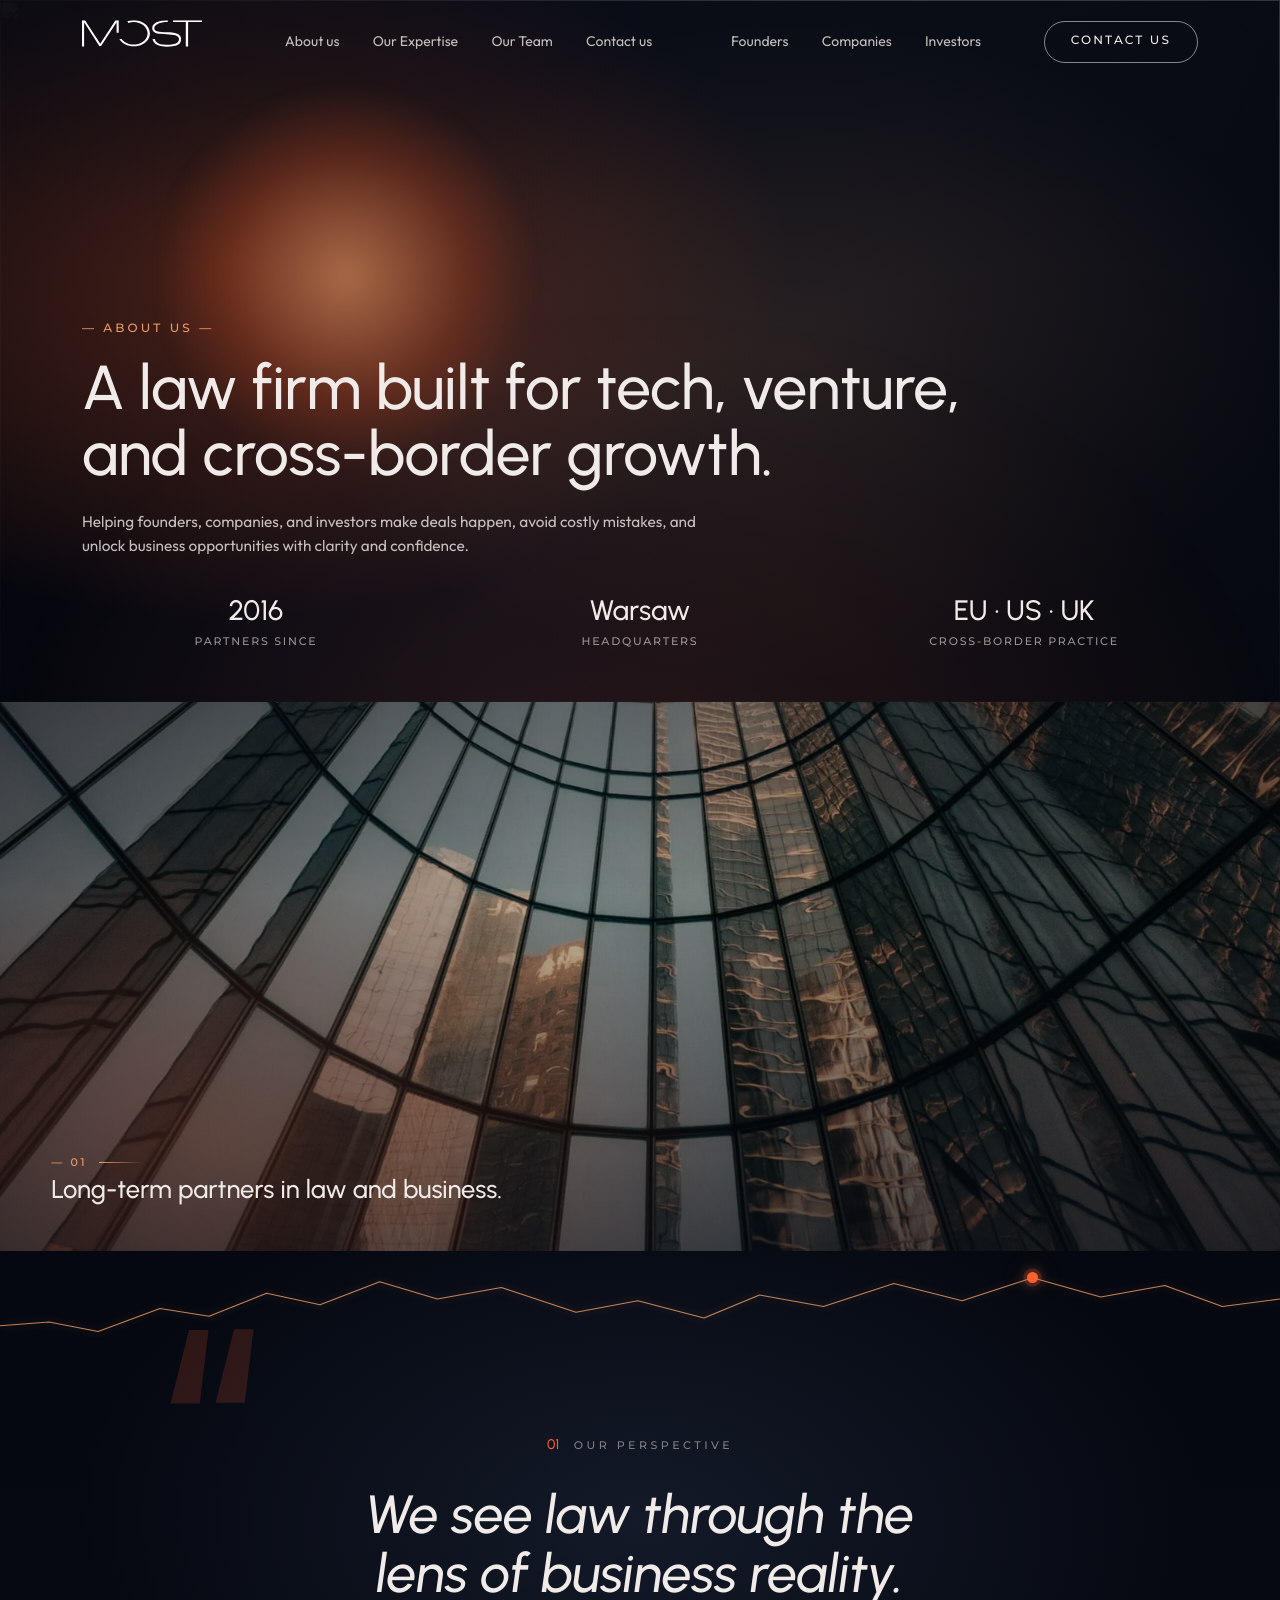
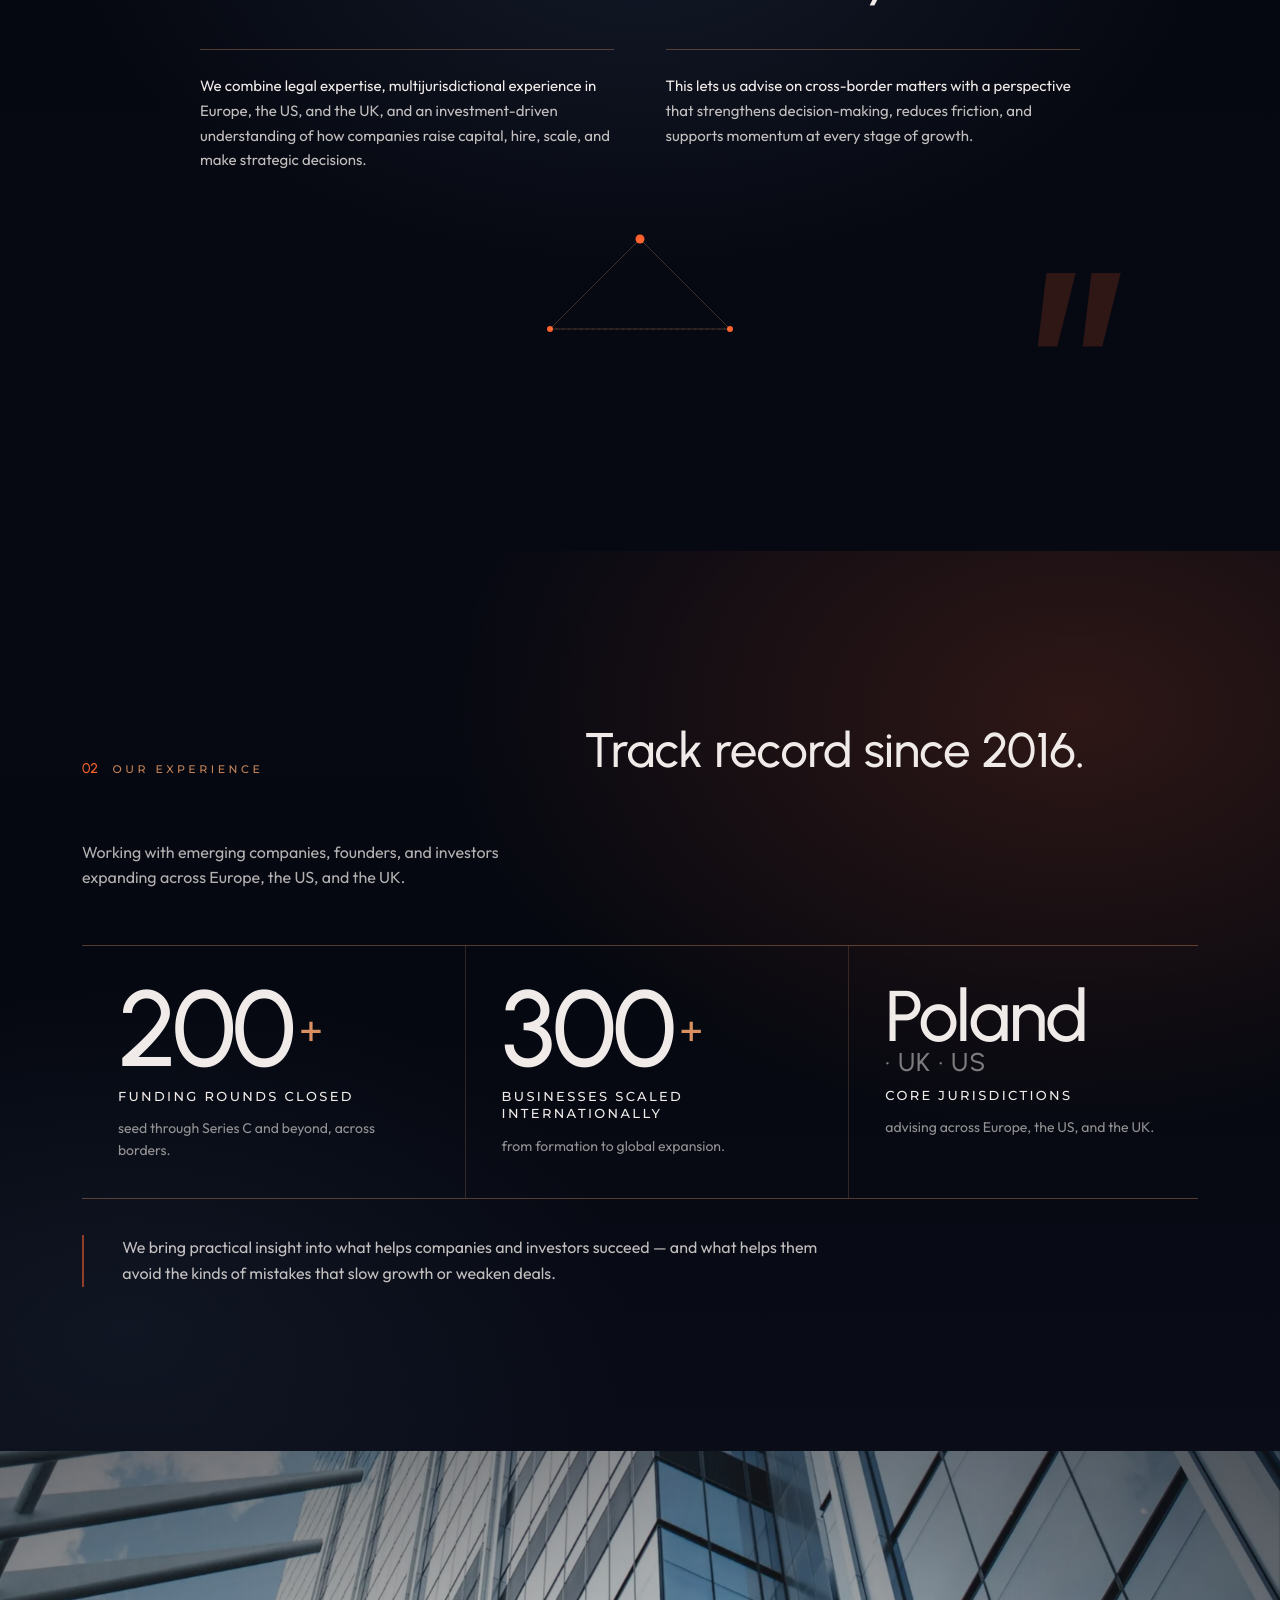
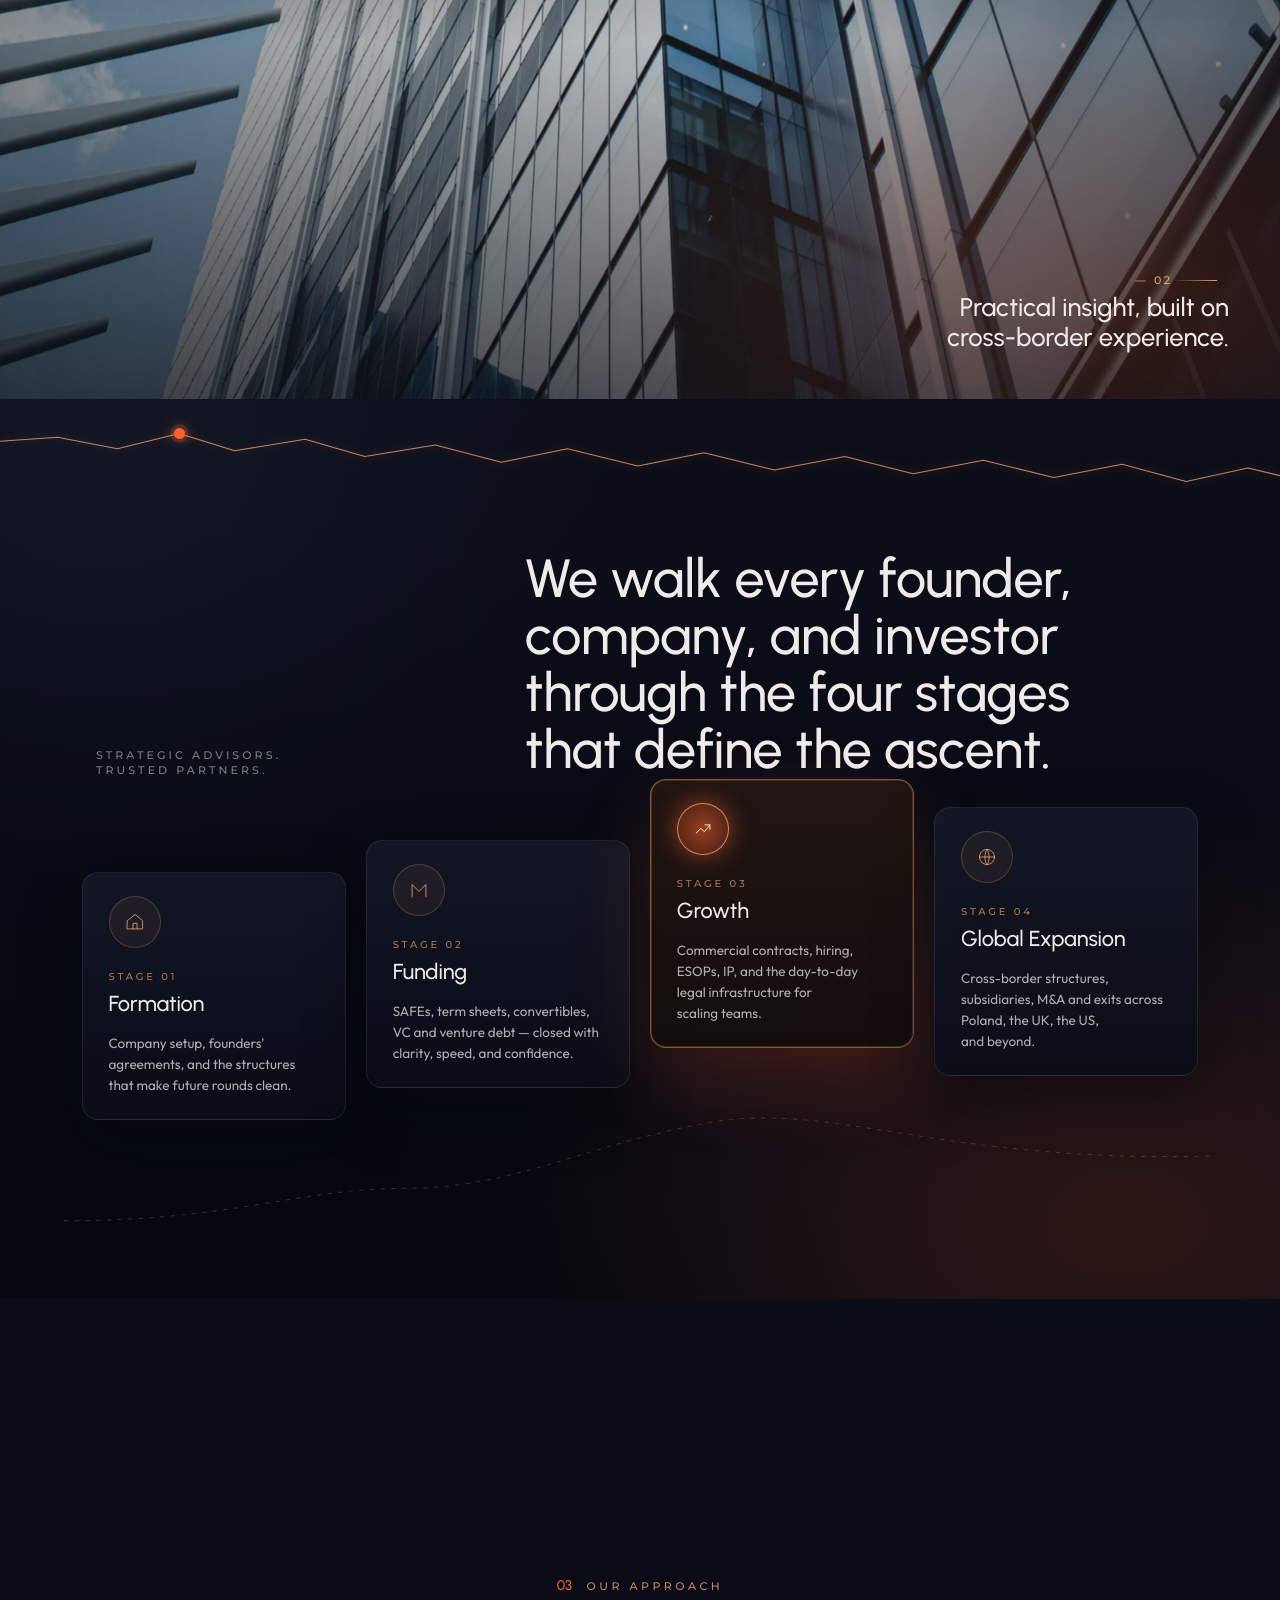
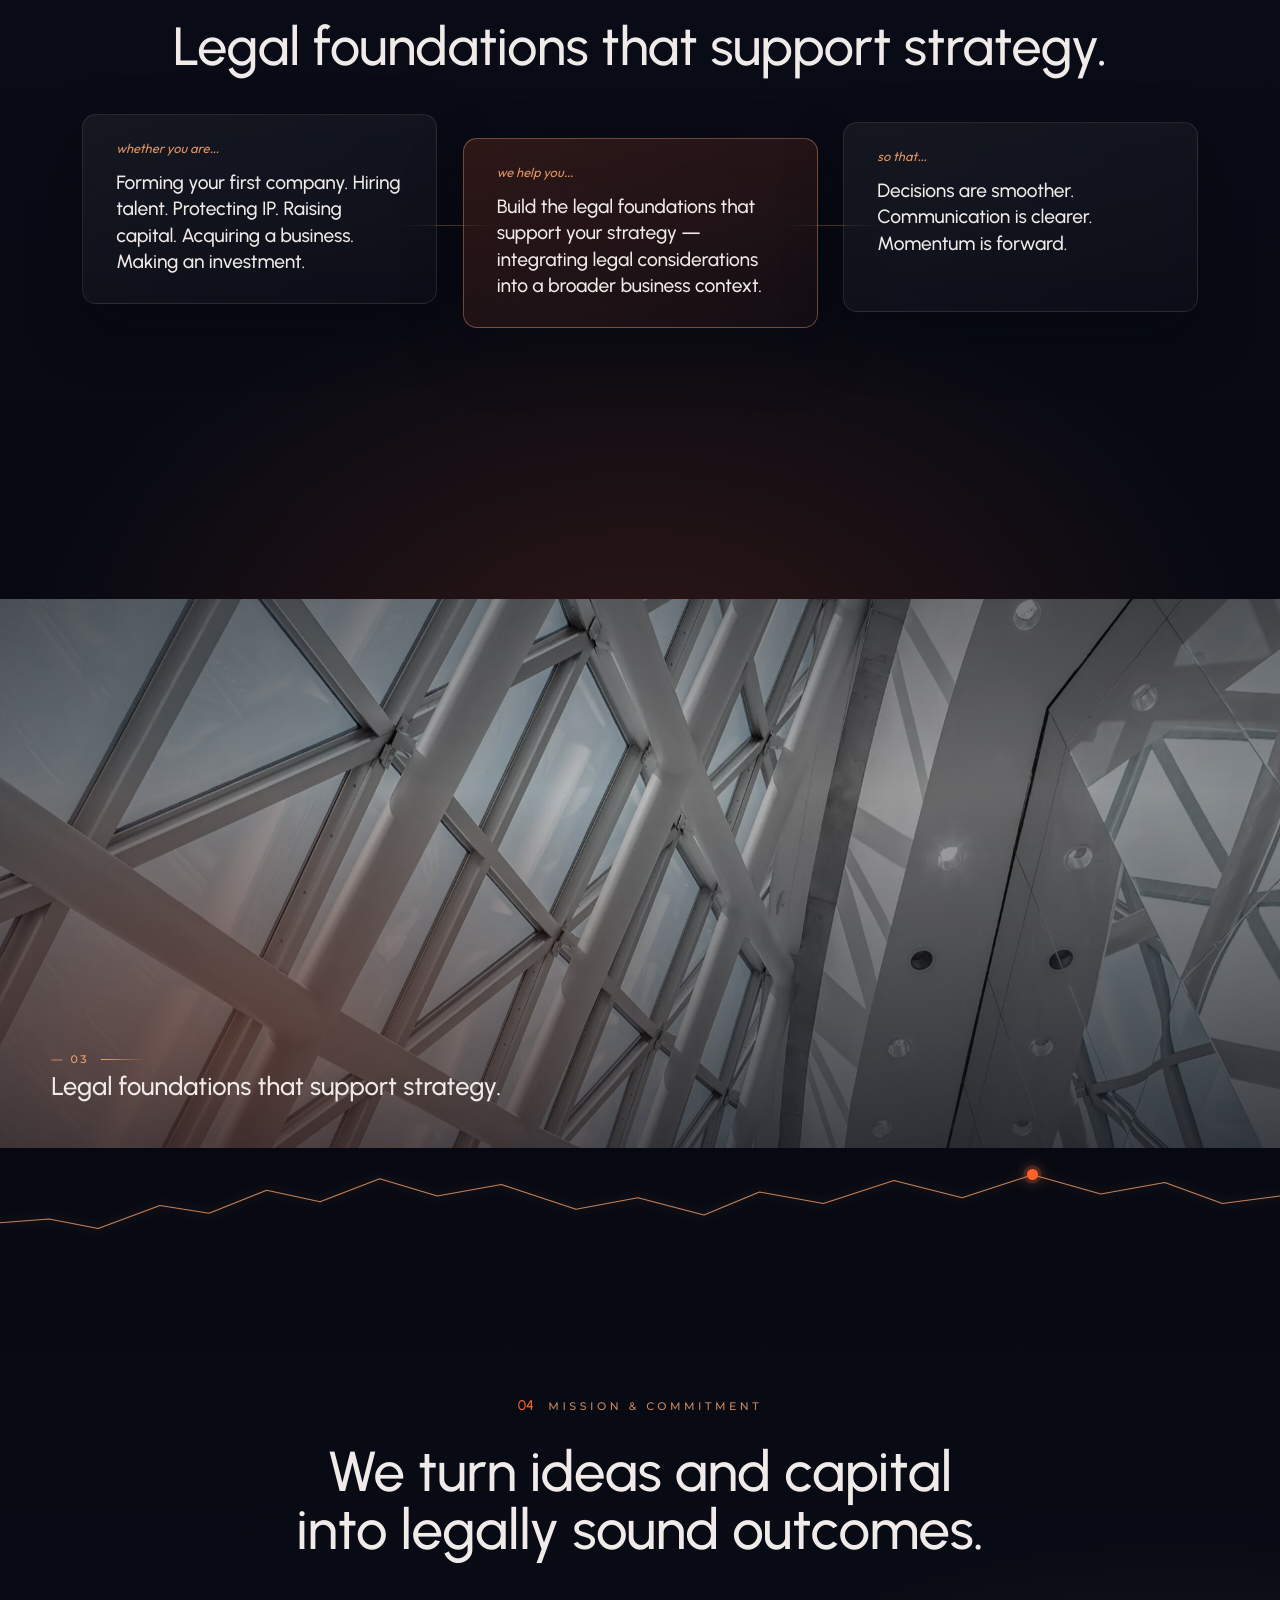
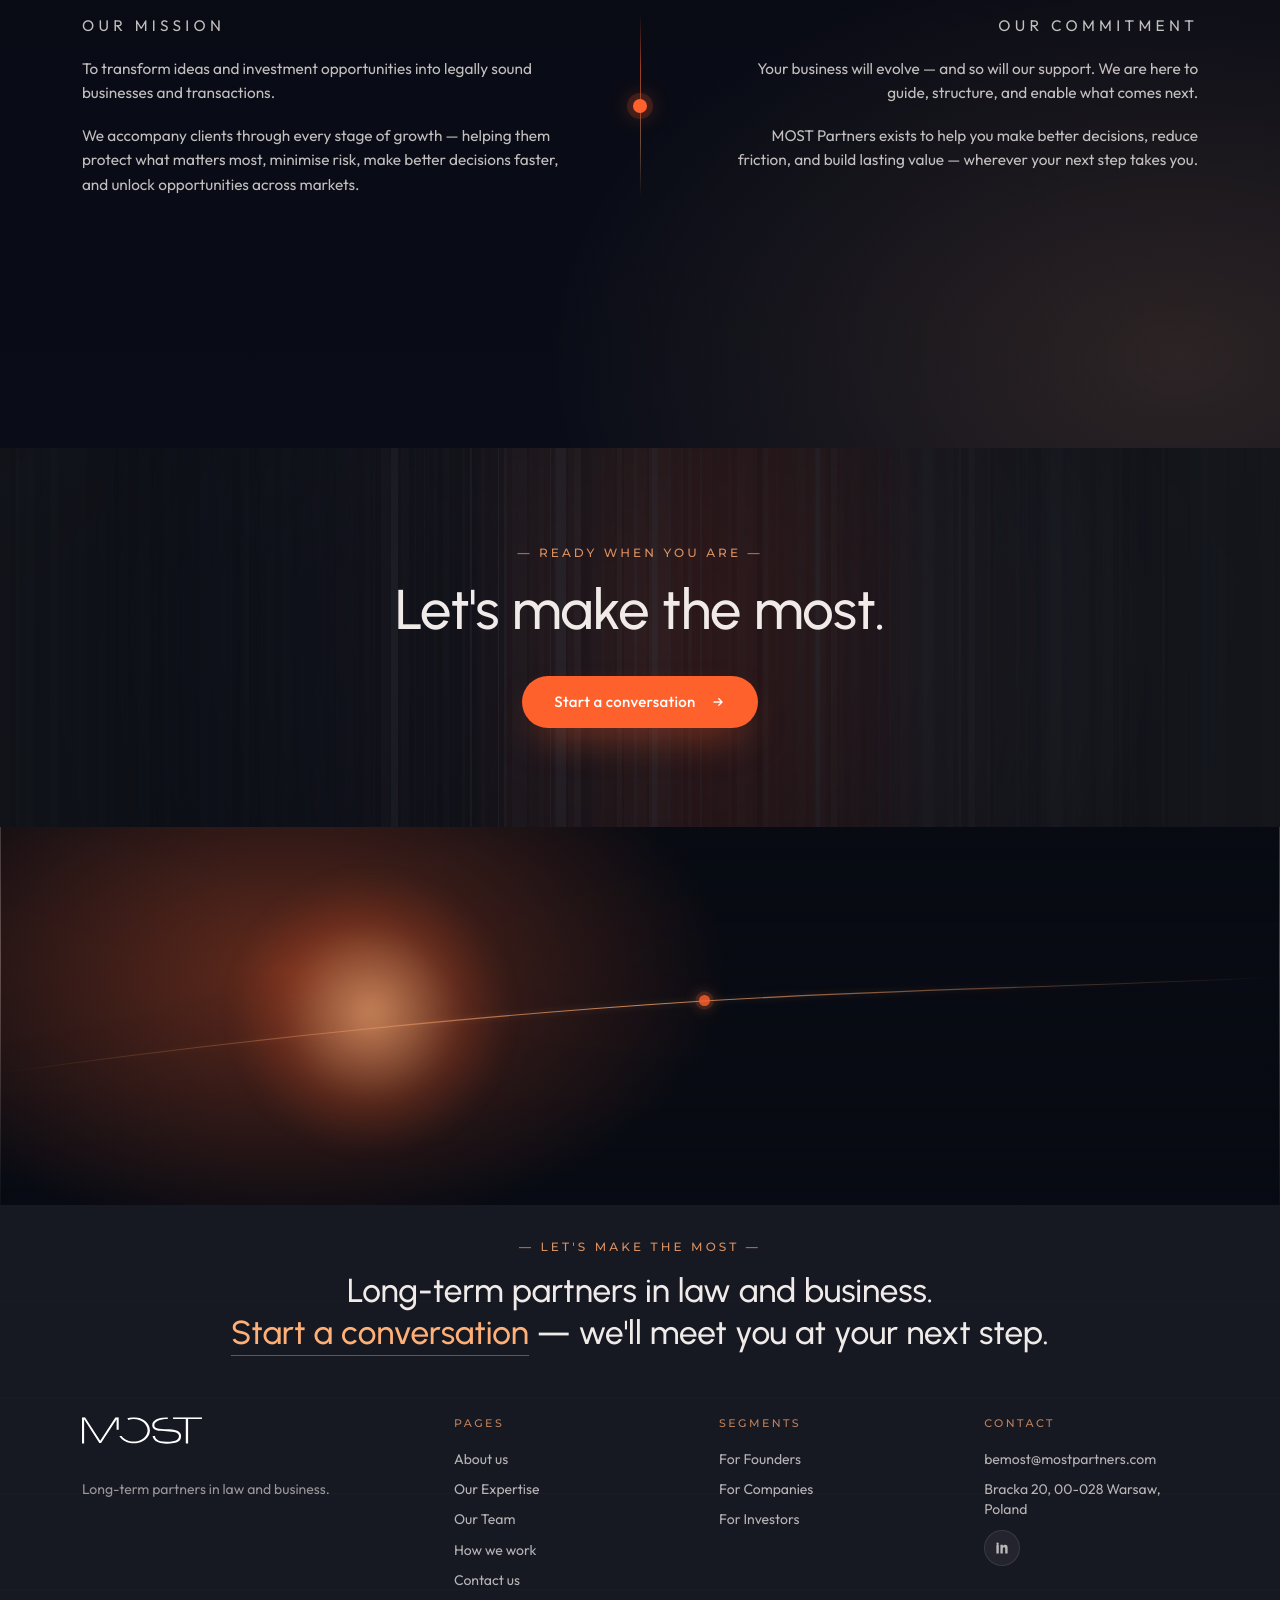
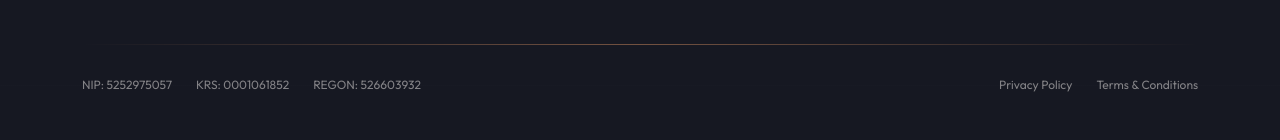
==== commit bd2ba961: "Sync the line and dot system from most Every route line is 1.1 in --trail-line, every leader is the " ====
--- a/about-us.html
+++ b/about-us.html
@@ -368,14 +368,14 @@
       <svg class="footer-summit__trail" viewBox="0 0 1600 240" preserveAspectRatio="none" aria-hidden="true">
         <defs>
           <linearGradient id="footerTrailGrad" x1="0" x2="1" y1="0" y2="0">
-            <stop offset="0" stop-color="#FFB077" stop-opacity="0" />
-            <stop offset="0.5" stop-color="#FF612C" stop-opacity="0.9" />
-            <stop offset="1" stop-color="#FFB077" stop-opacity="0" />
+            <stop offset="0" stop-color="var(--trail-line)" stop-opacity="0" />
+            <stop offset="0.5" stop-color="var(--trail-line)" stop-opacity="0.95" />
+            <stop offset="1" stop-color="var(--trail-line)" stop-opacity="0" />
           </linearGradient>
         </defs>
-        <path d="M0 200 C 320 140, 640 100, 880 80 S 1280 60, 1600 40" stroke="url(#footerTrailGrad)" stroke-width="1.6" fill="none" stroke-dasharray="3 6" />
-        <circle cx="880" cy="80" r="4" fill="#FF612C" />
+        <path d="M0 200 C 320 140, 640 100, 880 80 S 1280 60, 1600 40" stroke="url(#footerTrailGrad)" fill="none" />
       </svg>
+      <span class="footer-summit__dot" aria-hidden="true"></span>
     </div>
 
     <footer class="site-footer">
--- a/styles.css
+++ b/styles.css
@@ -584,8 +584,8 @@
 
 .hero-trail__leader {
   stroke: var(--trail-leader);
-  stroke-width: 1;
-  stroke-dasharray: 2 4;
+  stroke-width: var(--trail-leader-width);
+  stroke-dasharray: var(--trail-leader-dash);
   vector-effect: non-scaling-stroke;
 }
 
@@ -717,8 +717,8 @@
 
 .ridge-edge__leaders line {
   stroke: var(--trail-leader);
-  stroke-width: 1;
-  stroke-dasharray: 2 4;
+  stroke-width: var(--trail-leader-width);
+  stroke-dasharray: var(--trail-leader-dash);
   vector-effect: non-scaling-stroke;
 }
 
@@ -2459,9 +2459,10 @@
   left: 50%;
   width: 1px;
   transform: translateX(-50%);
+  /* the dotted leader again - 2 on, 4 off, same colour */
   background: repeating-linear-gradient(
     180deg,
-    rgba(255, 168, 110, 0.42) 0 2px,
+    var(--trail-leader) 0 2px,
     transparent 2px 6px
   );
 }
@@ -5398,6 +5399,10 @@
 /* ---------- FOOTER SUMMIT (realistic mountain accent above footer) ---------- */
 
 .footer-summit {
+  /* the trail box, shared with the summit dot so the dot can sit on the
+     path without anyone re-deriving where the path is */
+  --fs-trail-bottom: clamp(80px, 12vh, 140px);
+  --fs-trail-h: clamp(120px, 16vh, 200px);
   position: relative;
   width: 100%;
   margin: 0;
@@ -5465,11 +5470,39 @@
   position: absolute;
   left: 0;
   right: 0;
-  bottom: clamp(80px, 12vh, 140px);
+  bottom: var(--fs-trail-bottom);
   width: 100%;
-  height: clamp(120px, 16vh, 200px);
+  height: var(--fs-trail-h);
   pointer-events: none;
   opacity: 0.85;
+}
+
+/* the arc up to the summit is a route line, so it gets the route line's
+   weight and glow; the gradient that fades both ends stays in the markup */
+.footer-summit__trail path {
+  stroke-width: var(--trail-width);
+  vector-effect: non-scaling-stroke;
+  filter: drop-shadow(0 0 5px var(--trail-glow));
+}
+
+/* The summit marker. It used to be an SVG <circle> inside the stretched
+   viewBox, which made it an ellipse of whatever size the stretch happened
+   to produce - about 7px against the site's 11px marker. As a positioned
+   element it is the standard marker, and the path's summit (880,80 in a
+   1600x240 box) is read straight off the shared trail box. */
+.footer-summit__dot {
+  position: absolute;
+  z-index: 4;
+  left: 55%;
+  bottom: calc(var(--fs-trail-bottom) + var(--fs-trail-h) * 2 / 3);
+  margin: 0 0 calc(var(--marker-size) / -2) calc(var(--marker-size) / -2);
+  width: var(--marker-size);
+  height: var(--marker-size);
+  border-radius: 50%;
+  background: var(--marker-core);
+  box-shadow: var(--marker-shadow);
+  opacity: 0.85;
+  pointer-events: none;
 }
 
 /* ---------- SITE FOOTER LEDE (above columns) ---------- */
@@ -5707,9 +5740,9 @@
 }
 
 .exwork__leader {
-  stroke: rgba(255, 168, 110, 0.34);
-  stroke-width: 1;
-  stroke-dasharray: 2 4;
+  stroke: var(--trail-leader);
+  stroke-width: var(--trail-leader-width);
+  stroke-dasharray: var(--trail-leader-dash);
   vector-effect: non-scaling-stroke;
 }
 
@@ -6093,11 +6126,12 @@
   position: absolute;
   inset: 0;
   z-index: 1;
-  background-image: url("data:image/svg+xml,%3Csvg xmlns='http://www.w3.org/2000/svg' viewBox='0 0 1200 120' preserveAspectRatio='none'%3E%3Cpath d='M0 78 L46 74 L92 84 L150 60 L196 68 L250 44 L300 56 L356 32 L410 50 L470 38 L540 64 L598 52 L660 70 L712 46 L772 58 L838 34 L902 52 L968 28 L1032 48 L1092 36 L1146 58 L1200 50' stroke='%23FFA86E' stroke-opacity='.55' stroke-width='1.2' fill='none' stroke-linecap='round' stroke-linejoin='round'/%3E%3C/svg%3E");
+  background-image: url("data:image/svg+xml,%3Csvg xmlns='http://www.w3.org/2000/svg' viewBox='0 0 1200 120' preserveAspectRatio='none'%3E%3Cpath d='M0 78 L46 74 L92 84 L150 60 L196 68 L250 44 L300 56 L356 32 L410 50 L470 38 L540 64 L598 52 L660 70 L712 46 L772 58 L838 34 L902 52 L968 28 L1032 48 L1092 36 L1146 58 L1200 50' stroke='%23FFA86E' stroke-opacity='.92' stroke-width='1.1' fill='none' stroke-linecap='round' stroke-linejoin='round'/%3E%3C/svg%3E");
   background-repeat: no-repeat;
   background-position: center center;
   background-size: 100% 100%;
-  filter: drop-shadow(0 0 5px rgba(255, 168, 110, 0.35));
+  filter: drop-shadow(0 0 5px var(--trail-glow));
+  opacity: 0.82;
   clip-path: inset(0 100% 0 0);
   transition: clip-path 1.4s var(--ease-out);
 }
@@ -6112,15 +6146,12 @@
   z-index: 2;
   left: 80.67%;
   top: 23.3%;
-  width: 8px;
-  height: 8px;
-  margin: -4px 0 0 -4px;
+  margin: calc(var(--marker-size) / -2) 0 0 calc(var(--marker-size) / -2);
+  width: var(--marker-size);
+  height: var(--marker-size);
   border-radius: 50%;
-  background: rgba(255, 168, 110, 0.96);
-  box-shadow:
-    0 0 0 3px rgba(255, 168, 110, 0.16),
-    0 0 12px rgba(255, 168, 110, 0.55),
-    0 0 24px rgba(255, 188, 140, 0.28);
+  background: var(--marker-core);
+  box-shadow: var(--marker-shadow);
   opacity: 0;
   transition: opacity 500ms var(--ease-out) 800ms;
 }
@@ -6924,24 +6955,9 @@
 }
 
 .aud-expertise__list-wrap {
-  position: relative;
-  display: grid;
-  grid-template-columns: 60px minmax(0, 1fr);
-  gap: 20px;
-}
-
-.aud-expertise__trail {
-  width: 60px;
-  height: 100%;
-  min-height: 540px;
-}
-
-.aud-expertise__trail--companies {
-  min-height: 700px;
-}
-
-.aud-expertise__trail--investors {
-  min-height: 540px;
+  /* the rail's dots and segments are absolutely positioned against the rows,
+     but the padding that makes room for them is set per audience page */
+  position: relative;
 }
 
 .aud-expertise__list {
@@ -8406,7 +8422,8 @@
 .page--audience .aud-expertise__list {
   display: grid;
   grid-template-columns: 1fr;
-  gap: clamp(6px, 0.8vw, 12px);
+  /* the rail's segments span this gap, so the two read the same value */
+  gap: var(--exp-row-gap, clamp(6px, 0.8vw, 12px));
   margin: 0;
   padding: 0;
   border: 0;
@@ -8510,16 +8527,63 @@
   grid-column: 2;
 }
 
-/* Figma layout: the wavy accent trail runs beside a single column of
-   plain rows - restore the trail column instead of the card grid. */
+/* The expertise rail. This used to be a hand-drawn wavy SVG with circles
+   dropped at guessed coordinates - they never sat on the curve, and the
+   squiggle was the only line on the site that was not the straight hairline
+   the scene spines use. So it is CSS now, and geometric rather than drawn:
+   one dot per row, and one segment per row reaching down to the next row's
+   dot. Nothing is positioned by hand, so nothing can drift out of line.
+   --exp-dot-y is the only measurement: the row's top padding plus half a
+   line, i.e. the middle of the row's first line of text. */
 .page--audience .aud-expertise__list-wrap {
-  display: grid;
-  grid-template-columns: 60px minmax(0, 1fr);
+  --exp-rail-gutter: clamp(38px, 3.4vw, 54px);
+  --exp-row-gap: clamp(6px, 0.8vw, 12px);
+  --exp-dot-y: calc(14px + 0.775em);
+  /* the rail lives in this padding - a grid column would be a second child
+     the list has to be placed against, and it went wrong exactly that way */
+  padding-left: var(--exp-rail-gutter);
   min-width: 0;
 }
 
-.page--audience .aud-expertise__trail {
-  display: block;
+.page--audience .aud-expertise__list li::before,
+.page--audience .aud-expertise__list li::after {
+  content: "";
+  position: absolute;
+  left: calc(var(--exp-rail-gutter) / -2);
+  pointer-events: none;
+}
+
+.page--audience .aud-expertise__list li::before {
+  top: var(--exp-dot-y);
+  width: var(--rail-dot);
+  height: var(--rail-dot);
+  border-radius: 50%;
+  background: var(--aud-accent);
+  transform: translate(-50%, -50%);
+}
+
+/* the segment from this row's dot to the next one - the row gap is part of
+   the span, which is why the two share a variable */
+.page--audience .aud-expertise__list li::after {
+  top: var(--exp-dot-y);
+  bottom: calc(-1 * (var(--exp-row-gap) + var(--exp-dot-y)));
+  width: var(--rail-width);
+  border-radius: var(--rail-width);
+  background: rgba(var(--aud-accent-rgb), 0.42);
+  transform: translateX(-50%);
+}
+
+.page--audience .aud-expertise__list li:last-child::after {
+  content: none;
+}
+
+/* the two ends of the path read as a start and a summit, like the trail
+   markers everywhere else */
+.page--audience .aud-expertise__list li:first-child::before,
+.page--audience .aud-expertise__list li:last-child::before {
+  width: var(--rail-dot-end);
+  height: var(--rail-dot-end);
+  box-shadow: 0 0 0 5px rgba(var(--aud-accent-rgb), 0.14);
 }
 
 .page--audience .aud-expertise__copy {
@@ -8752,7 +8816,7 @@
   background-repeat: no-repeat;
   background-position: center top;
   background-size: 100% 100%;
-  filter: drop-shadow(0 0 5px rgba(255, 168, 110, 0.45));
+  filter: drop-shadow(0 0 5px var(--trail-glow));
   opacity: 0.82;
   /* draw-in: reveal the line left → right */
   clip-path: inset(0 100% 0 0);
@@ -8764,11 +8828,11 @@
 }
 
 .has-trail--a::before {
-  background-image: url("data:image/svg+xml,%3Csvg xmlns='http://www.w3.org/2000/svg' viewBox='0 0 1200 120' preserveAspectRatio='none'%3E%3Cpath d='M0 78 L46 74 L92 84 L150 60 L196 68 L250 44 L300 56 L356 32 L410 50 L470 38 L540 64 L598 52 L660 70 L712 46 L772 58 L838 34 L902 52 L968 28 L1032 48 L1092 36 L1146 58 L1200 50' stroke='%23FFA86E' stroke-opacity='.92' stroke-width='1.2' fill='none' stroke-linecap='round' stroke-linejoin='round'/%3E%3C/svg%3E");
+  background-image: url("data:image/svg+xml,%3Csvg xmlns='http://www.w3.org/2000/svg' viewBox='0 0 1200 120' preserveAspectRatio='none'%3E%3Cpath d='M0 78 L46 74 L92 84 L150 60 L196 68 L250 44 L300 56 L356 32 L410 50 L470 38 L540 64 L598 52 L660 70 L712 46 L772 58 L838 34 L902 52 L968 28 L1032 48 L1092 36 L1146 58 L1200 50' stroke='%23FFA86E' stroke-opacity='.92' stroke-width='1.1' fill='none' stroke-linecap='round' stroke-linejoin='round'/%3E%3C/svg%3E");
 }
 
 .has-trail--b::before {
-  background-image: url("data:image/svg+xml,%3Csvg xmlns='http://www.w3.org/2000/svg' viewBox='0 0 1200 120' preserveAspectRatio='none'%3E%3Cpath d='M0 44 L54 40 L110 52 L168 36 L220 54 L286 42 L342 60 L408 48 L470 66 L532 52 L598 70 L660 56 L726 74 L792 60 L856 78 L922 64 L988 82 L1052 68 L1112 86 L1170 72 L1200 80' stroke='%23FFA86E' stroke-opacity='.92' stroke-width='1.2' fill='none' stroke-linecap='round' stroke-linejoin='round'/%3E%3C/svg%3E");
+  background-image: url("data:image/svg+xml,%3Csvg xmlns='http://www.w3.org/2000/svg' viewBox='0 0 1200 120' preserveAspectRatio='none'%3E%3Cpath d='M0 44 L54 40 L110 52 L168 36 L220 54 L286 42 L342 60 L408 48 L470 66 L532 52 L598 70 L660 56 L726 74 L792 60 L856 78 L922 64 L988 82 L1052 68 L1112 86 L1170 72 L1200 80' stroke='%23FFA86E' stroke-opacity='.92' stroke-width='1.1' fill='none' stroke-linecap='round' stroke-linejoin='round'/%3E%3C/svg%3E");
 }
 
 /* Pulsing checkpoint dot riding on the line — mirrors .hero-trail-point */
@@ -8795,13 +8859,13 @@
 .has-trail--a .has-trail__dot {
   /* peak at (968, 28) */
   left: 80.67%;
-  top: clamp(16px, calc(0.2333 * clamp(72px, 9vw, 120px)), 28px);
+  top: calc(0.2333 * clamp(72px, 9vw, 120px));
 }
 
 .has-trail--b .has-trail__dot {
   /* peak at (168, 36) */
   left: 14%;
-  top: clamp(20px, calc(0.3 * clamp(72px, 9vw, 120px)), 36px);
+  top: calc(0.3 * clamp(72px, 9vw, 120px));
 }
 
 @media (prefers-reduced-motion: reduce) {
@@ -8890,14 +8954,16 @@
   filter: drop-shadow(0 -22px 46px rgba(196, 124, 86, 0.35));
 }
 
-/* Palette-coherent trail: soft coral line and points on the washed scene. */
+/* Palette-coherent trail: soft coral line and points on the washed scene.
+   Re-point the tokens rather than restate stroke and filter, so these
+   heroes differ from the rest of the site in hue only, never in recipe. */
 .page--audience .hero-trail__path {
-  stroke: rgba(186, 84, 44, 0.66);
-  filter: drop-shadow(0 0 4px rgba(255, 214, 188, 0.6));
+  --trail-line: rgba(186, 84, 44, 0.66);
+  --trail-glow: rgba(255, 214, 188, 0.6);
 }
 
 .page--audience .hero-trail__leader {
-  stroke: rgba(186, 84, 44, 0.32);
+  --trail-leader: rgba(186, 84, 44, 0.32);
 }
 
 /* the washed heroes mute the accent - the recipe is the same, only the hue
@@ -9462,8 +9528,9 @@
 }
 
 .exwork-terrain__leader {
-  stroke: #e8956b;
-  stroke-width: 1.8;
+  stroke: var(--trail-leader);
+  stroke-width: var(--trail-leader-width);
+  stroke-dasharray: var(--trail-leader-dash);
   vector-effect: non-scaling-stroke;
 }
 
@@ -9745,7 +9812,7 @@
   top: 0;
   bottom: 0;
   left: 50%;
-  width: 1px;
+  width: var(--rail-width);
   transform: translateX(-50%);
   background: linear-gradient(
     180deg,
@@ -9977,6 +10044,16 @@
   --trail-width: 1.1;
   --trail-glow: rgba(255, 168, 110, 0.46);
   --trail-leader: rgba(255, 168, 110, 0.42);
+  --trail-leader-width: 1;
+  --trail-leader-dash: 2 4;
+  /* The other kind of line: the straight structural hairline that runs down
+     a gutter beside a column of things - the scene spines, the expertise
+     rail, the How We Work spine. It is not a route, so it has no glow, and
+     the dots on it are flat rather than lit. Ends of a rail get the larger
+     dot, the same way a route gets a summit marker. */
+  --rail-width: 2px;
+  --rail-dot: 9px;
+  --rail-dot-end: 13px;
 }
 
 /* ============ AUDIENCE SCENES ============
@@ -9999,17 +10076,19 @@
   position: absolute;
   left: calc(var(--container-x) - var(--scene-gutter, clamp(14px, 2.6vw, 42px)));
   z-index: 9;
-  width: 2px;
-  border-radius: 2px;
+  width: var(--rail-width);
+  border-radius: var(--rail-width);
   pointer-events: none;
 }
 
+/* the dot that starts a spine is the same end-of-rail marker the expertise
+   rail puts at its first and last row */
 .scene-spine::before {
   content: "";
   position: absolute;
   left: 50%;
-  width: 15px;
-  height: 15px;
+  width: var(--rail-dot-end);
+  height: var(--rail-dot-end);
   border-radius: 50%;
   transform: translate(-50%, -50%);
 }
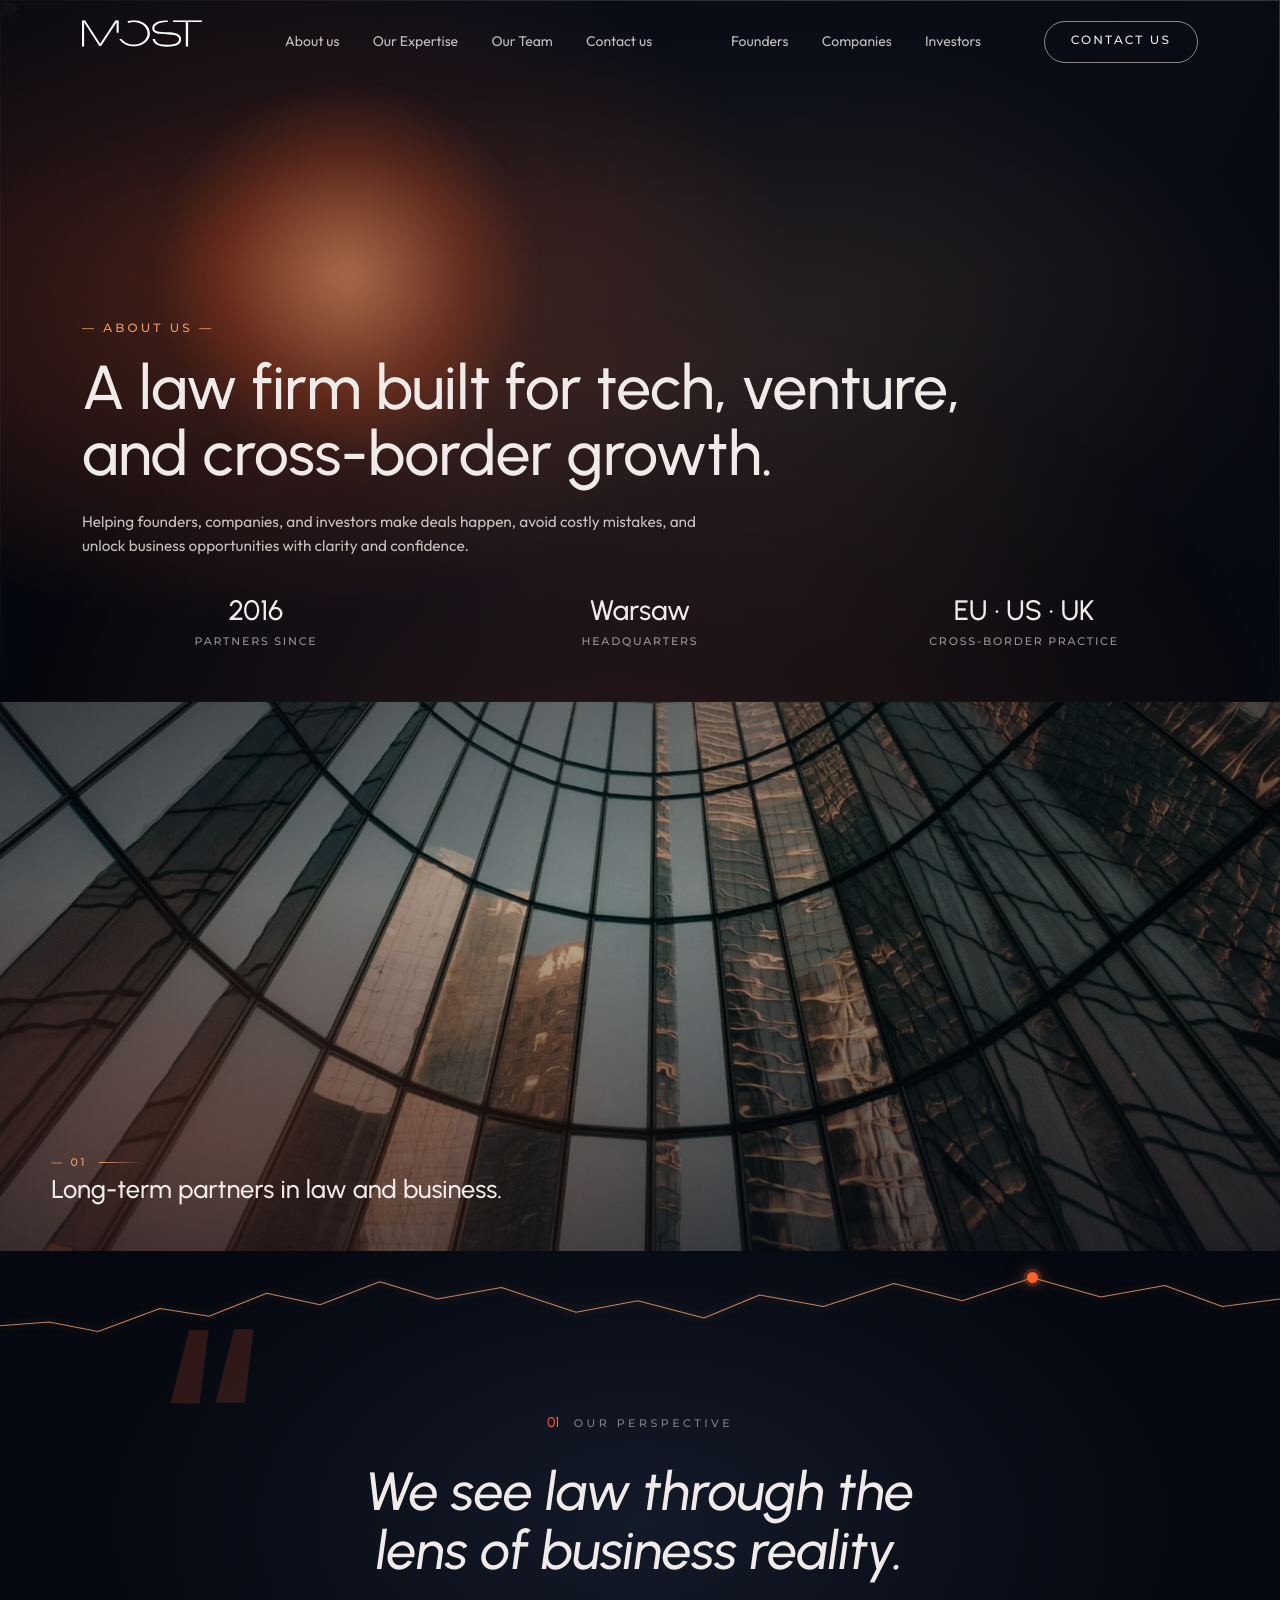
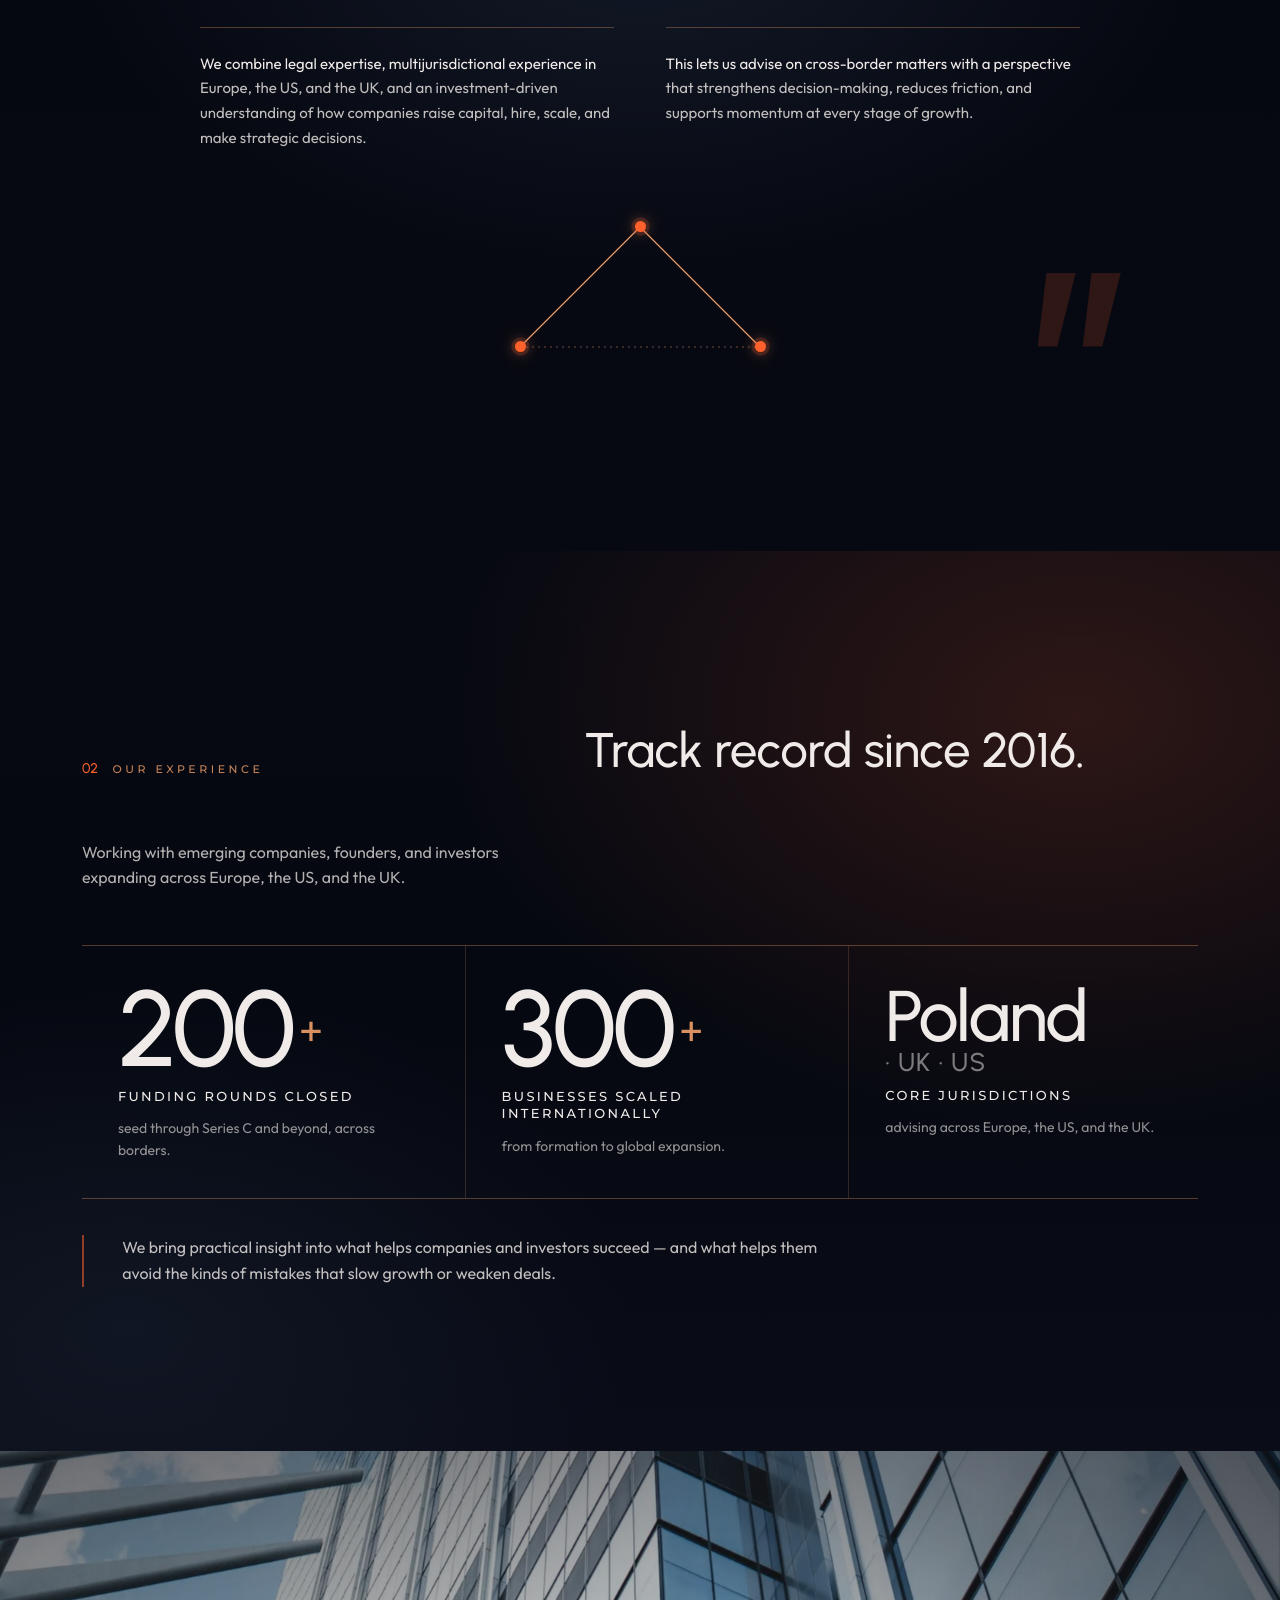
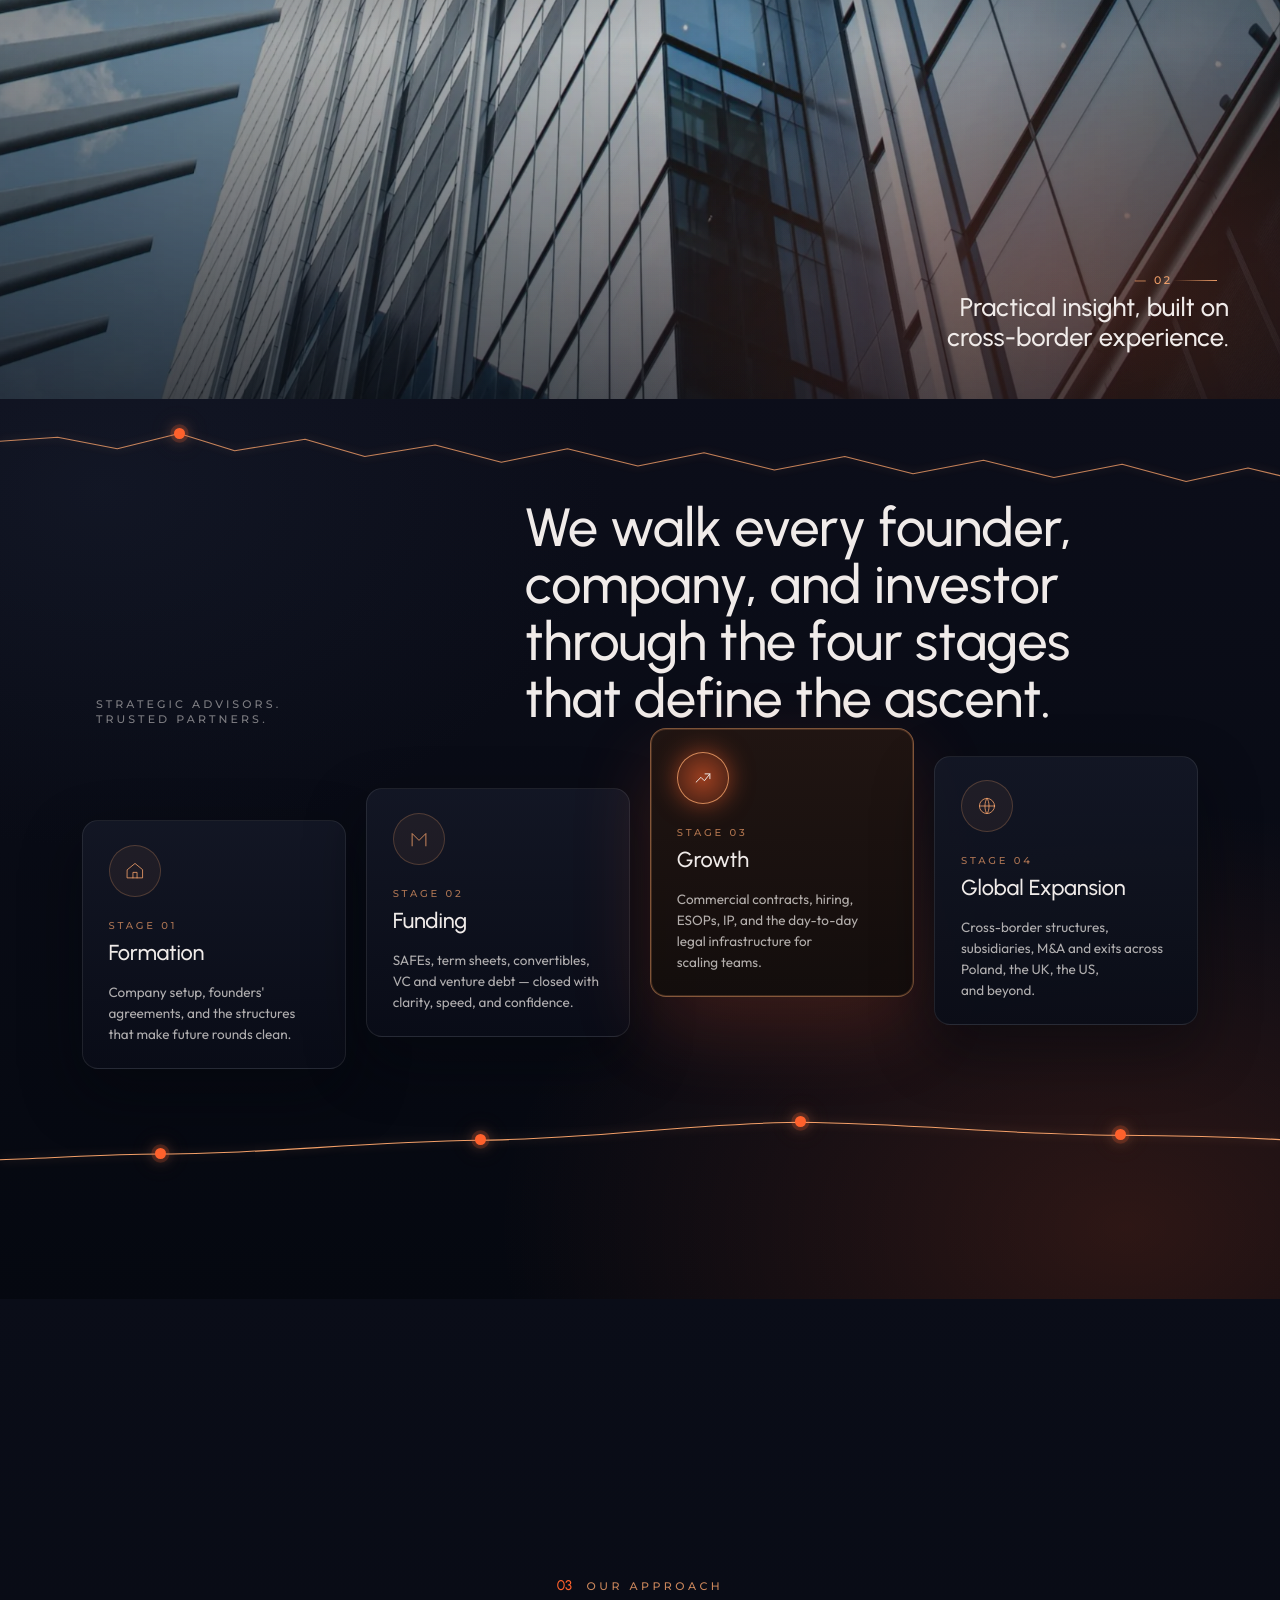
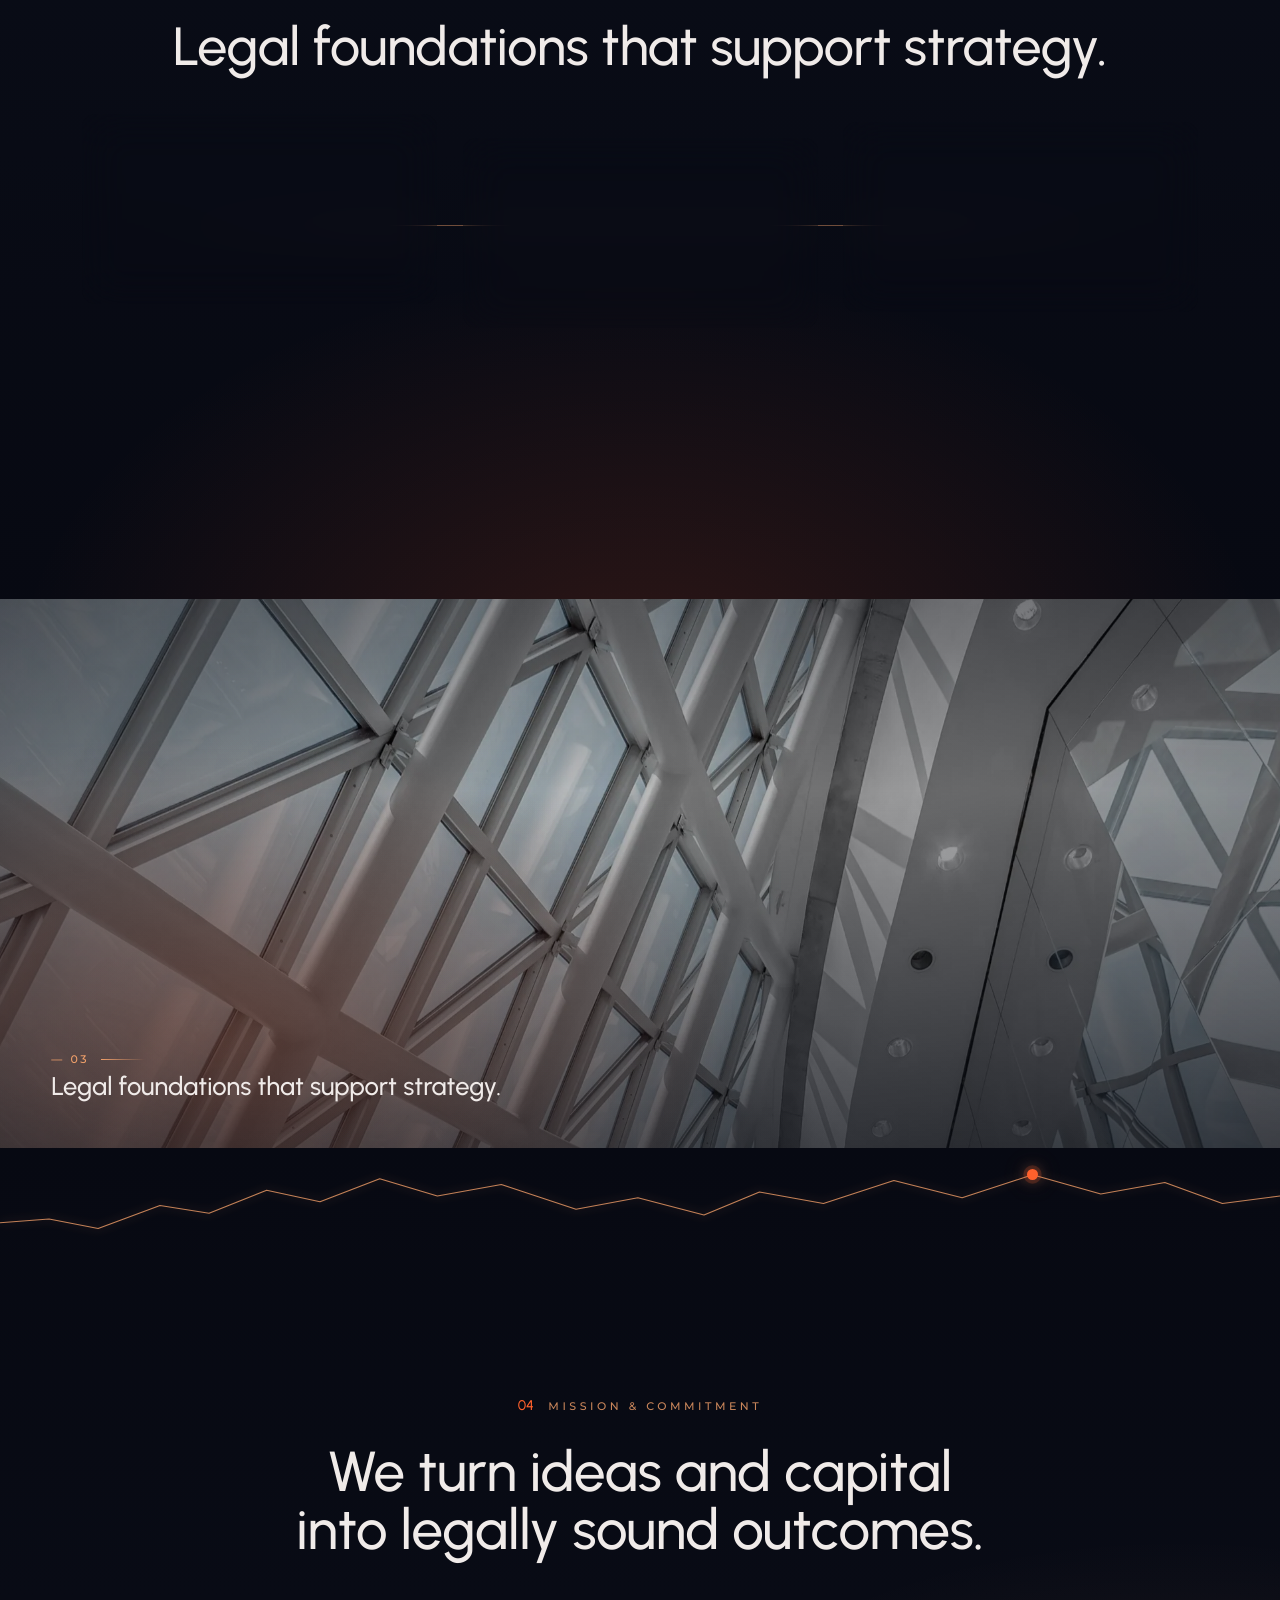
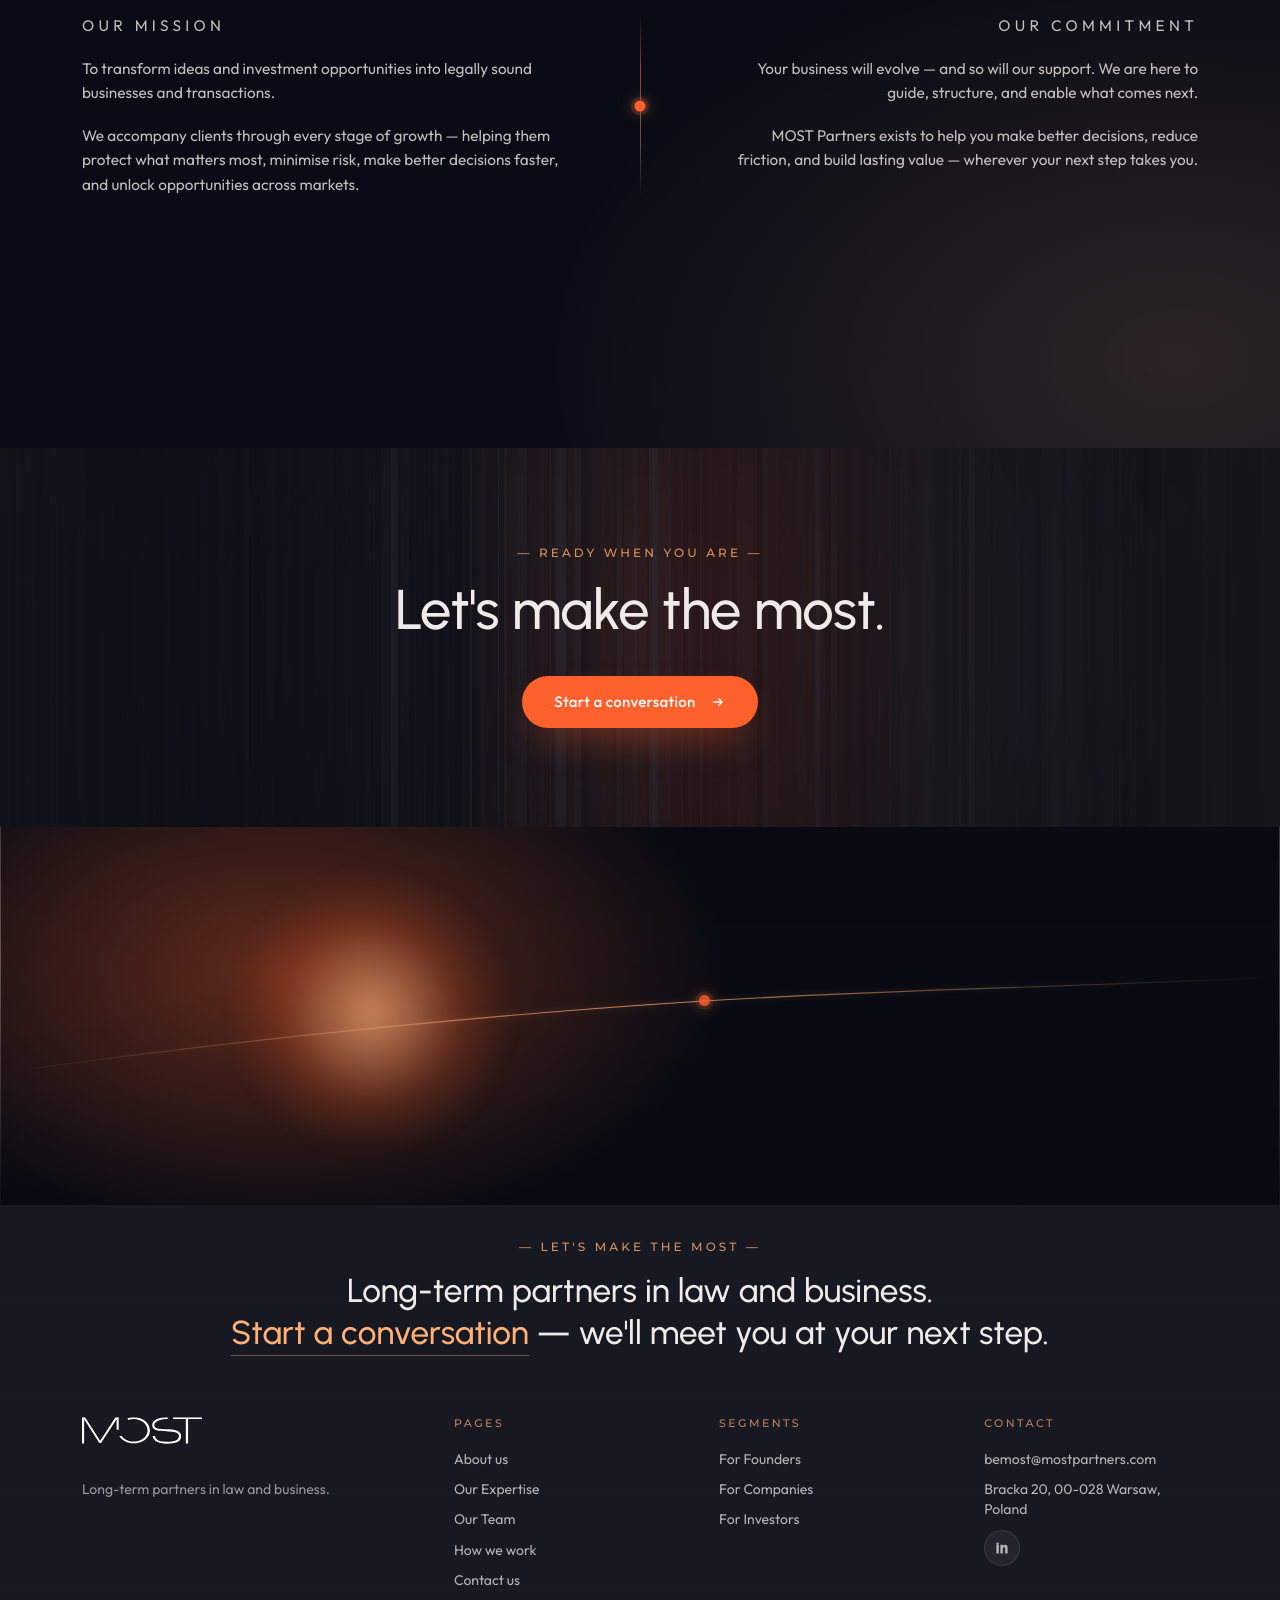
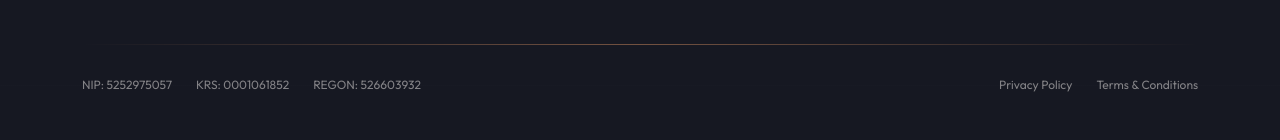
==== commit a5d3a725: "Sync About Us line-and-dot corrections from most Co-Authored-By: Claude Opus 5 <noreply@anthropic.co" ====
--- a/about-us.html
+++ b/about-us.html
@@ -158,12 +158,10 @@
         </div>
         <div class="perspective__triangulation" aria-hidden="true">
           <svg viewBox="0 0 400 200" preserveAspectRatio="xMidYMid meet">
-            <circle cx="80" cy="160" r="4" fill="#ff612c" />
-            <circle cx="320" cy="160" r="4" fill="#ff612c" />
-            <circle cx="200" cy="40" r="6" fill="#ff612c" />
-            <path d="M80 160 L 200 40 L 320 160 Z" fill="none" stroke="rgba(255,168,110,0.32)" stroke-width="1" />
-            <line x1="80" y1="160" x2="320" y2="160" stroke="rgba(255,168,110,0.18)" stroke-width="1" stroke-dasharray="3 5" />
+            <path class="tri-edge" d="M80 160 L 200 40 L 320 160" />
+            <path class="tri-base" d="M80 160 H 320" />
           </svg>
+          <span></span><span></span><span></span>
         </div>
       </section>
 
@@ -276,9 +274,16 @@
           </li>
         </ol>
 
-        <svg class="ascent__route" viewBox="0 0 1200 200" preserveAspectRatio="none" aria-hidden="true">
-          <path d="M60 170 C 220 170, 280 130, 380 130 S 540 80, 660 50 S 880 100, 1140 90" stroke="rgba(255,168,110,0.32)" stroke-width="1.2" fill="none" stroke-dasharray="4 6" />
-        </svg>
+        <div class="ascent__trail" aria-hidden="true">
+          <svg class="ascent__route" viewBox="0 0 1200 200" preserveAspectRatio="none">
+            <path vector-effect="non-scaling-stroke"
+                  d="M0 166 C 60 160, 100 150, 150 150 C 250 150, 330 118, 450 112 C 570 106, 640 66, 750 62 C 860 66, 940 96, 1050 98 C 1110 99, 1160 104, 1200 110" />
+          </svg>
+          <span class="ascent__mark ascent__mark--01"></span>
+          <span class="ascent__mark ascent__mark--02"></span>
+          <span class="ascent__mark ascent__mark--03"></span>
+          <span class="ascent__mark ascent__mark--04"></span>
+        </div>
       </section>
 
       <!-- PHILOSOPHY: stacked overlapping cards -->
--- a/styles.css
+++ b/styles.css
@@ -1,4 +1,4 @@
-:root {
+﻿:root {
   --navy: #161822;
   --navy-deep: #080b13;
   --light: #f0ebe9;
@@ -23,6 +23,12 @@
 
 html {
   color-scheme: dark;
+  /* The horizontal clip lives here, on the element that is already the
+     viewport's scroller, rather than on body. On body it was the one thing
+     standing between the pinned expertise column and the viewport, and both
+     `position: sticky` and `position: fixed` are sensitive to exactly that.
+     The root cannot get in its own way. */
+  overflow-x: clip;
   scroll-behavior: smooth;
   scroll-snap-type: y proximity;
   scroll-padding-top: calc(var(--nav-height) + clamp(56px, 9vh, 120px));
@@ -30,7 +36,6 @@
 
 body {
   margin: 0;
-  overflow-x: hidden;
   color: var(--light);
   background: var(--navy-deep);
   font-family: "Outfit", system-ui, sans-serif;
@@ -1557,16 +1562,79 @@
   text-wrap: balance;
 }
 
+/* The ascent line is a route like every other route on the site: the same
+   warm hairline, the same glow, the same left-to-right draw-in. It sits
+   below the stage cards rather than behind them, and its four peaks rise
+   and fall exactly as the cards do, so the cards read as standing on it.
+   The stroke is non-scaling, so stretching the viewBox to the section
+   width moves the geometry without ever thickening the line. */
+/* The trail sits in flow directly under the stages, so it stays the same
+   distance below them however tall the section grows. */
+.ascent__trail {
+  position: relative;
+  z-index: 1;
+  height: clamp(64px, 8vh, 100px);
+  margin: clamp(26px, 3.4vh, 44px) calc(var(--container-x) * -1) 0;
+  pointer-events: none;
+}
+
 .ascent__route {
   position: absolute;
-  left: 0;
-  right: 0;
-  bottom: clamp(40px, 6vh, 80px);
+  inset: 0;
   width: 100%;
-  height: clamp(140px, 18vh, 220px);
-  z-index: 0;
+  height: 100%;
   pointer-events: none;
-  opacity: 0.7;
+  filter: drop-shadow(0 0 5px var(--trail-glow));
+  clip-path: inset(0 100% 0 0);
+  transition: clip-path 1.6s var(--ease-out) 320ms;
+}
+
+.ascent.is-visible .ascent__route {
+  clip-path: inset(0 0 0 0);
+}
+
+.ascent__route path {
+  stroke: var(--trail-line);
+  stroke-width: var(--trail-width);
+  fill: none;
+  stroke-linecap: round;
+  stroke-linejoin: round;
+}
+
+/* Checkpoints ride the route the way they do on every other line. The peaks
+   sit at fixed fractions of the stretched viewBox, so a percentage of the
+   route's own box lands on them at any width. */
+.ascent__mark {
+  position: absolute;
+  margin: calc(var(--marker-size) / -2) 0 0 calc(var(--marker-size) / -2);
+  width: var(--marker-size);
+  height: var(--marker-size);
+  border-radius: 50%;
+  background: var(--marker-core);
+  box-shadow: var(--marker-shadow);
+  opacity: 0;
+  transition: opacity 500ms var(--ease-out);
+}
+
+.ascent.is-visible .ascent__mark {
+  opacity: 1;
+}
+
+/* left = x/1200, top = y/200 of the route's viewBox */
+.ascent__mark--01 { left: 12.5%; top: 75%; transition-delay: 700ms; }
+.ascent__mark--02 { left: 37.5%; top: 56%; transition-delay: 900ms; }
+.ascent__mark--03 { left: 62.5%; top: 31%; transition-delay: 1100ms; }
+.ascent__mark--04 { left: 87.5%; top: 49%; transition-delay: 1300ms; }
+
+@media (prefers-reduced-motion: reduce) {
+  .ascent__route {
+    clip-path: none;
+    transition: none;
+  }
+  .ascent__mark {
+    opacity: 1;
+    transition: none;
+  }
 }
 
 .ascent__stages {
@@ -1666,7 +1734,7 @@
   .ascent__stage--04 {
     transform: none;
   }
-  .ascent__route { display: none; }
+  .ascent__trail { display: none; }
 }
 
 @media (max-width: 720px) {
@@ -1769,17 +1837,53 @@
   color: var(--light);
 }
 
+/* The three points the copy triangulates - law, jurisdictions, capital.
+   Rendered at its natural size so the strokes are the site's true weights
+   rather than whatever a scale factor makes of them, with the vertices as
+   real markers rather than bare SVG circles. */
 .perspective__triangulation {
   position: relative;
   z-index: 1;
-  max-width: 320px;
+  width: min(100%, 400px);
+  aspect-ratio: 2 / 1;
   margin: clamp(32px, 4vh, 56px) auto 0;
 }
 
 .perspective__triangulation svg {
+  display: block;
   width: 100%;
-  height: auto;
-}
+  height: 100%;
+}
+
+.perspective__triangulation .tri-edge {
+  stroke: var(--trail-line);
+  stroke-width: var(--trail-width);
+  fill: none;
+  stroke-linecap: round;
+  stroke-linejoin: round;
+}
+
+.perspective__triangulation .tri-base {
+  stroke: var(--trail-leader);
+  stroke-width: var(--trail-leader-width);
+  stroke-dasharray: var(--trail-leader-dash);
+  fill: none;
+}
+
+/* left = x/400, top = y/200 of the viewBox */
+.perspective__triangulation span {
+  position: absolute;
+  margin: calc(var(--marker-size) / -2) 0 0 calc(var(--marker-size) / -2);
+  width: var(--marker-size);
+  height: var(--marker-size);
+  border-radius: 50%;
+  background: var(--marker-core);
+  box-shadow: var(--marker-shadow);
+}
+
+.perspective__triangulation span:nth-child(2) { left: 20%; top: 80%; }
+.perspective__triangulation span:nth-child(3) { left: 80%; top: 80%; }
+.perspective__triangulation span:nth-child(4) { left: 50%; top: 20%; }
 
 @media (max-width: 720px) {
   .perspective__pillars {
@@ -2004,8 +2108,8 @@
   top: 50%;
   left: 6%;
   right: 6%;
-  height: 1px;
-  background: linear-gradient(90deg, transparent, rgba(255, 168, 110, 0.32) 20%, rgba(255, 168, 110, 0.32) 80%, transparent);
+  height: calc(var(--trail-leader-width) * 1px);
+  background: linear-gradient(90deg, transparent, var(--trail-leader) 20%, var(--trail-leader) 80%, transparent);
   pointer-events: none;
   z-index: 0;
 }
@@ -2161,11 +2265,11 @@
   position: absolute;
   top: 50%;
   left: 50%;
-  width: 14px;
-  height: 14px;
-  background: var(--orange);
+  width: var(--marker-size);
+  height: var(--marker-size);
+  background: var(--marker-core);
   border-radius: 50%;
-  box-shadow: 0 0 0 6px rgba(255, 97, 44, 0.16), 0 0 22px rgba(255, 97, 44, 0.7);
+  box-shadow: var(--marker-shadow);
   transform: translate(-50%, -50%);
 }
 
@@ -9230,7 +9334,66 @@
   text-wrap: pretty;
 }
 
+/* The areas read as one long climb rather than eight clicks: the two columns
+   pin, and the scroll that would have moved them past the viewport walks the
+   list instead. --ex-step is the scroll each topic costs, so the track's
+   padding is the whole travel and the sticky column's own height never enters
+   the arithmetic - which is why the panels are stacked below, so that height
+   cannot change mid-scroll and shift the ground under the reader. JS reads
+   --ex-count off the markup and writes --ex-progress back for the rail. */
+.ex-areas__track {
+  --ex-step: clamp(190px, 27vh, 330px);
+  --ex-count: 8;
+  --ex-pin-top: calc(var(--nav-height) + clamp(14px, 2.6vh, 34px));
+  position: relative;
+  padding-bottom: calc(var(--ex-count) * var(--ex-step));
+}
+
+/* Sticky pins the column. These rules are the safety net for when it does
+   not: script watches whether the column is actually holding and, if it is
+   not, pins it with `fixed` instead.
+
+   Deliberately `fixed` rather than a transform: a transform has to be
+   rewritten every frame, and on a compositor-driven scroll it always lands a
+   frame late, which reads as the block trying to tear itself loose. A fixed
+   box is held by the browser - script only switches state twice per section,
+   at the two ends of the track, and there is nothing left to lag.
+
+   Out of flow means the column's space has to be given back, which is what
+   the track's padding-top does. The column is centred in the viewport by
+   the same arithmetic that centres it in the track, so left/right/auto
+   margins land it in exactly the same place. */
+.ex-areas__track.is-pinning {
+  padding-top: var(--ex-stage-h, 0px);
+}
+
+/* Pinned: the box is taken verbatim from where the column was standing a
+   frame earlier. Centring it in the viewport instead would be close but not
+   equal - below about 1300px the section's own padding, not max-width, is
+   what decides the column's width. */
+.ex-areas__body.is-pinned {
+  position: fixed;
+  top: var(--ex-pin-top);
+  left: var(--ex-stage-x, 0px);
+  right: auto;
+  width: var(--ex-stage-w, auto);
+  max-width: none;
+  margin-inline: 0;
+}
+
+/* Parked at the end of the track. Absolute inside the track, so the track's
+   own content box centres it exactly as flow did. */
+.ex-areas__body.is-parked {
+  position: absolute;
+  top: var(--ex-parked-top, 0px);
+  left: 0;
+  right: 0;
+  margin-inline: auto;
+}
+
 .ex-areas__body {
+  position: sticky;
+  top: var(--ex-pin-top);
   display: grid;
   grid-template-columns: minmax(300px, 400px) minmax(0, 1fr);
   gap: clamp(48px, 6vw, 96px);
@@ -9249,15 +9412,27 @@
   gap: clamp(26px, 3.4vh, 40px);
 }
 
-/* continuous rail the active dot travels along */
+/* continuous rail the active dot travels along, and the part of it already
+   climbed - the fill is the only thing that says how far through you are */
+.ex-areas__nav ul::before,
+.ex-areas__nav ul::after {
+  content: "";
+  position: absolute;
+  top: 0;
+  left: 7px;
+  width: var(--rail-width);
+  border-radius: var(--rail-width);
+}
+
 .ex-areas__nav ul::before {
-  content: "";
-  position: absolute;
-  top: 0;
   bottom: 0;
-  left: 7px;
-  width: 2px;
   background: rgba(28, 20, 25, 0.14);
+}
+
+.ex-areas__nav ul::after {
+  height: calc(var(--ex-progress, 0) * 100%);
+  background: var(--marker-core);
+  opacity: 0.55;
 }
 
 .ex-areas__nav button {
@@ -9303,23 +9478,132 @@
   transform: none;
 }
 
+/* All eight panels occupy the same grid cell, so the column is as tall as the
+   tallest one and stays that height whichever is showing. visibility (not
+   display) keeps the box for sizing while taking the panel out of the
+   accessibility tree; JS adds inert so nothing inside is tabbable. */
+.ex-areas__panels {
+  display: grid;
+  grid-template-rows: auto 1fr;
+}
+
 .ex-areas__panel {
+  grid-area: 2 / 1;
   outline: none;
 }
 
-.ex-areas__panel:not([hidden]) {
-  animation: exAreaIn 0.4s ease both;
-}
-
-@keyframes exAreaIn {
-  from {
-    opacity: 0;
-    transform: translateY(10px);
-  }
-  to {
-    opacity: 1;
+/* ---------- THE THREAD ----------
+   Every one of these icons is a single unbroken stroke, so a topic change can
+   be read literally: the outgoing thread winds itself back up while the next
+   one unwinds beside it. Both live in the same cell and pass each other, the
+   old one retreating the way you came from and the new one arriving from the
+   way you are going, so for the middle of the change there really are two
+   threads side by side rather than a cross-fade.
+
+   Only stroke-dashoffset hides a thread - never opacity - so what you see is
+   always a length of thread, wound or unwound. */
+.ex-art {
+  --thread-ms: 1300ms;
+  /* The two properties are deliberately not on the same curve. The stroke
+     draws early and fast, so the new thread has visibly unwound while it is
+     still out to the right; the slide home is an ease-in-out, so it lingers
+     out there and only arrives at the end. Matching curves made the arriving
+     thread slide home while it was still mostly undrawn, which put it right
+     on top of the one it was replacing. */
+  --thread-draw: cubic-bezier(0.3, 0.06, 0.38, 0.94);
+  --thread-slide: cubic-bezier(0.9, 0, 0.25, 1);
+  /* px, not %: a percentage translate on an SVG resolves against that
+     element's own viewBox, so every icon would slide a different distance.
+     The arriving thread starts well clear of the one it is replacing - these
+     drawings are 250-370px wide, so a small offset just stacked them. */
+  --thread-in: clamp(200px, 29vw, 430px);
+  /* where the wind-up ends and the travel begins */
+  --thread-split: 0.62;
+  /* shared with the threads: a percentage height on them would resolve
+     against an auto-sized grid row and fall back to the SVG's own default,
+     which is how they ended up 885px tall */
+  /* height as well as width: the column is pinned, so everything in it has
+     to fit the viewport, and on a short wide window the icon is what has to
+     give */
+  --art-h: clamp(84px, min(11vw, 15vh), 150px);
+  grid-area: 1 / 1;
+  display: grid;
+  height: var(--art-h);
+  margin: 0 0 clamp(22px, 3vh, 34px);
+  overflow: visible;
+}
+
+.ex-art__thread {
+  grid-area: 1 / 1;
+  align-self: center;
+  justify-self: start;
+  width: auto;
+  height: var(--art-h);
+  overflow: visible;
+  stroke-dasharray: var(--len, 1200);
+  stroke-dashoffset: var(--len, 1200);
+  /* a waiting thread sits out to the right - always, whichever way the
+     reader is going, so an arriving thread never crosses the nav */
+  transform: translateX(var(--thread-in));
+  transition:
+    stroke-dashoffset var(--thread-ms) var(--thread-draw),
+    transform var(--thread-ms) var(--thread-slide);
+}
+
+/* The change happens in two halves, and nothing moves during the first one.
+
+   First half: the old thread winds up where it stands while the new one
+   unwinds where it is waiting, out to the right. Both are working at once -
+   one shortening, one lengthening - and they are the better part of a
+   hundred pixels apart the whole time, so neither is ever drawn over the
+   other.
+
+   Second half: the old one is gone, and only then does the new one travel
+   into place. Crossing while the old thread was still visible is what made
+   them look tangled. */
+.ex-art__thread.is-leaving {
+  transition-duration: calc(var(--thread-ms) * var(--thread-split)), 1ms;
+  transition-delay: 0s, var(--thread-ms);
+}
+
+.ex-art__thread.is-current {
+  stroke-dashoffset: 0;
+  transform: none;
+  /* draws over the same span the old one takes to wind up, so the two read
+     as one movement: the same length of thread leaving one drawing and
+     arriving in the other */
+  transition-duration:
+    calc(var(--thread-ms) * var(--thread-split)),
+    calc(var(--thread-ms) * 0.45);
+  transition-delay: 0s, calc(var(--thread-ms) * var(--thread-split));
+}
+
+@media (prefers-reduced-motion: reduce) {
+  .ex-art__thread {
+    transition: none;
+    stroke-dasharray: none;
+    stroke-dashoffset: 0;
     transform: none;
-  }
+    visibility: hidden;
+  }
+
+  .ex-art__thread.is-current {
+    visibility: visible;
+  }
+}
+
+.ex-areas__panels.is-stacked .ex-areas__panel {
+  visibility: hidden;
+  opacity: 0;
+  transform: translateY(10px);
+  transition: opacity 0.34s var(--ease-out), transform 0.34s var(--ease-out), visibility 0s linear 0.34s;
+}
+
+.ex-areas__panels.is-stacked .ex-areas__panel.is-current {
+  visibility: visible;
+  opacity: 1;
+  transform: none;
+  transition-delay: 0s;
 }
 
 .ex-areas__art {
@@ -9365,6 +9649,66 @@
   .ex-areas__head,
   .ex-areas__body {
     grid-template-columns: 1fr;
+  }
+
+  /* one column: pinning would park the list above a tall panel and scroll
+     past it, so the areas go back to being plain tabs */
+  .ex-areas__track {
+    padding-bottom: 0;
+  }
+
+  .ex-areas__body {
+    position: static;
+  }
+}
+
+/* A pinned column has only the space between the nav and the bottom of the
+   window, so on a short one the panel tightens instead of being cut off. */
+@media (max-height: 800px) {
+  .ex-areas__art {
+    margin-bottom: clamp(12px, 2vh, 22px);
+  }
+
+  .ex-areas__panel h3 {
+    font-size: clamp(22px, 2vw, 30px);
+  }
+
+  .ex-areas__panel > p {
+    margin-bottom: clamp(18px, 2.8vh, 30px);
+  }
+
+  .ex-areas__list li {
+    padding-top: 10px;
+    padding-bottom: 10px;
+  }
+}
+
+/* Below that it stops fitting however tight it gets, so the areas go back to
+   being plain tabs rather than pinning something the reader cannot see. */
+@media (max-height: 690px) {
+  .ex-areas__track {
+    padding-bottom: 0;
+  }
+
+  .ex-areas__body {
+    position: static;
+  }
+}
+
+/* Someone who asked for less motion does not want the copy changing under
+   them as they scroll. No travel means JS finds none and leaves the tabs
+   click-only. */
+@media (prefers-reduced-motion: reduce) {
+  .ex-areas__track {
+    padding-bottom: 0;
+  }
+
+  .ex-areas__body {
+    position: static;
+  }
+
+  .ex-areas__panels.is-stacked .ex-areas__panel {
+    transition-duration: 0s;
   }
 }
 
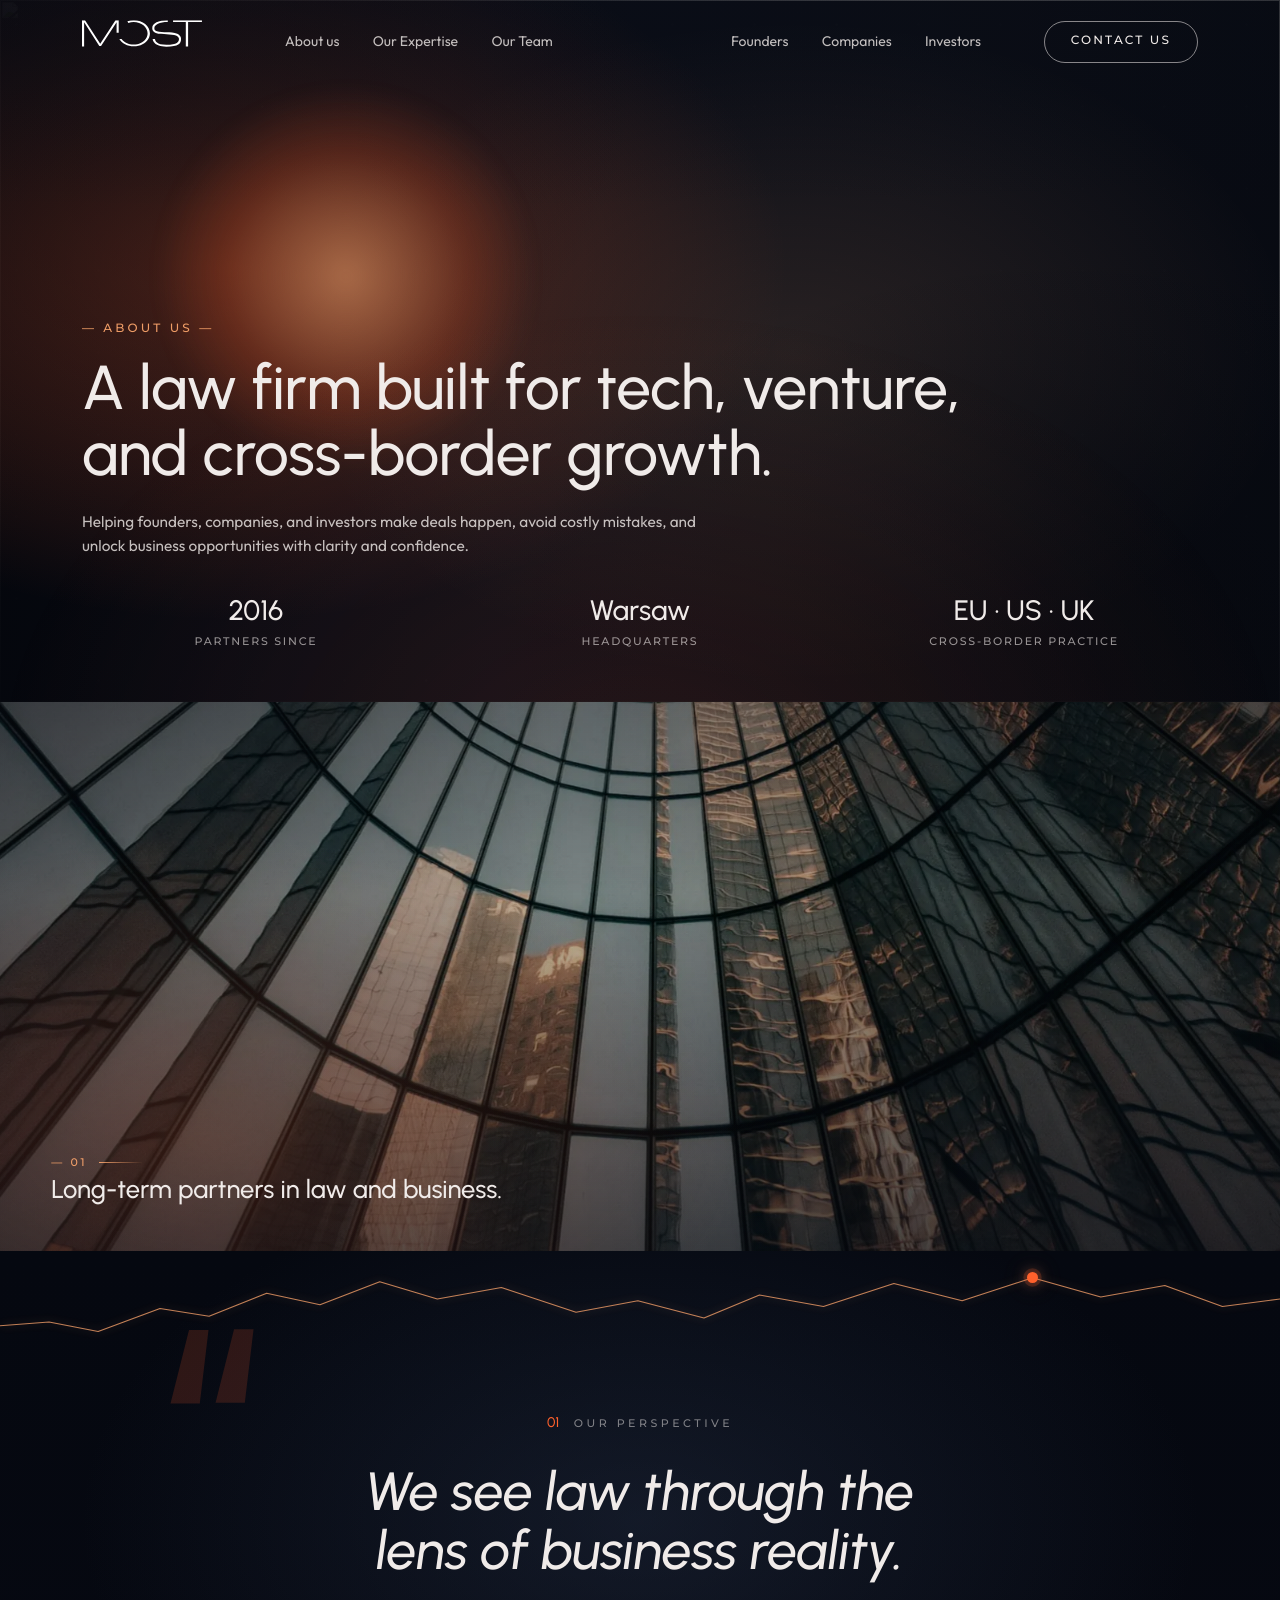
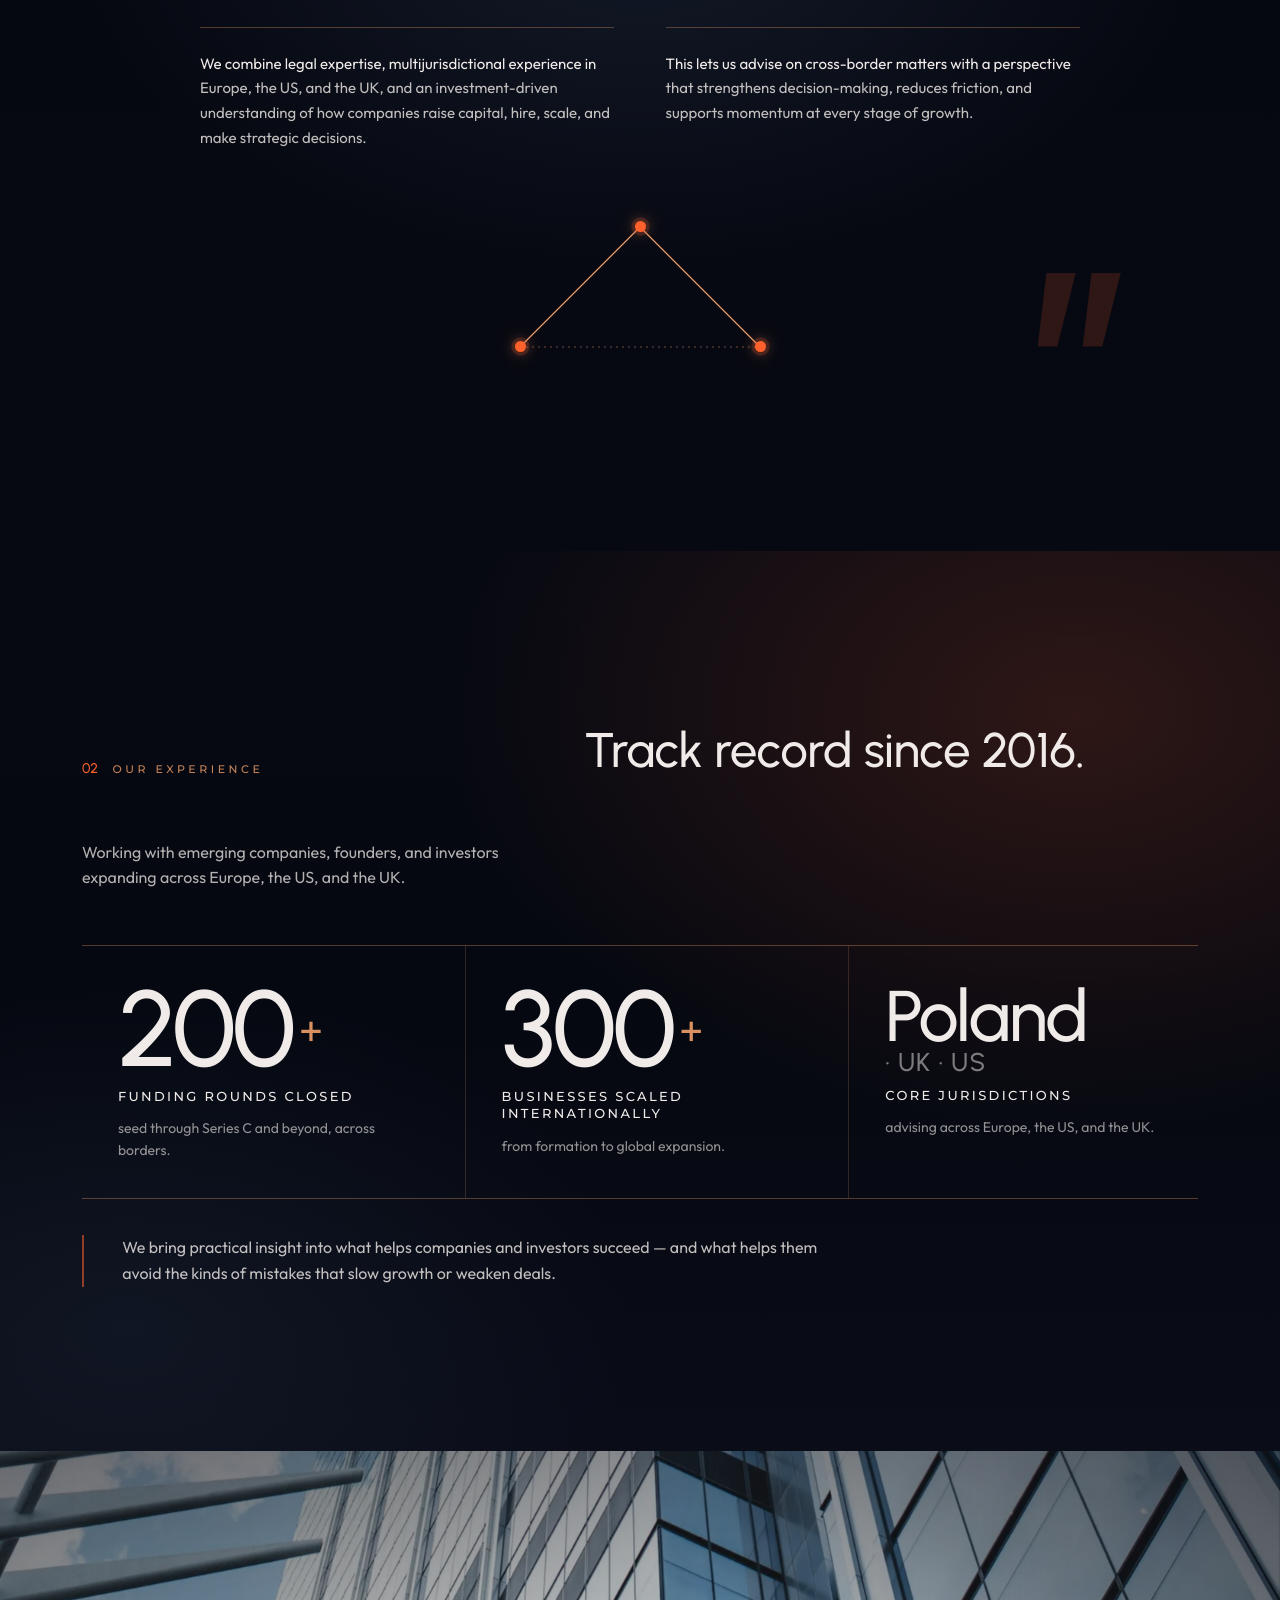
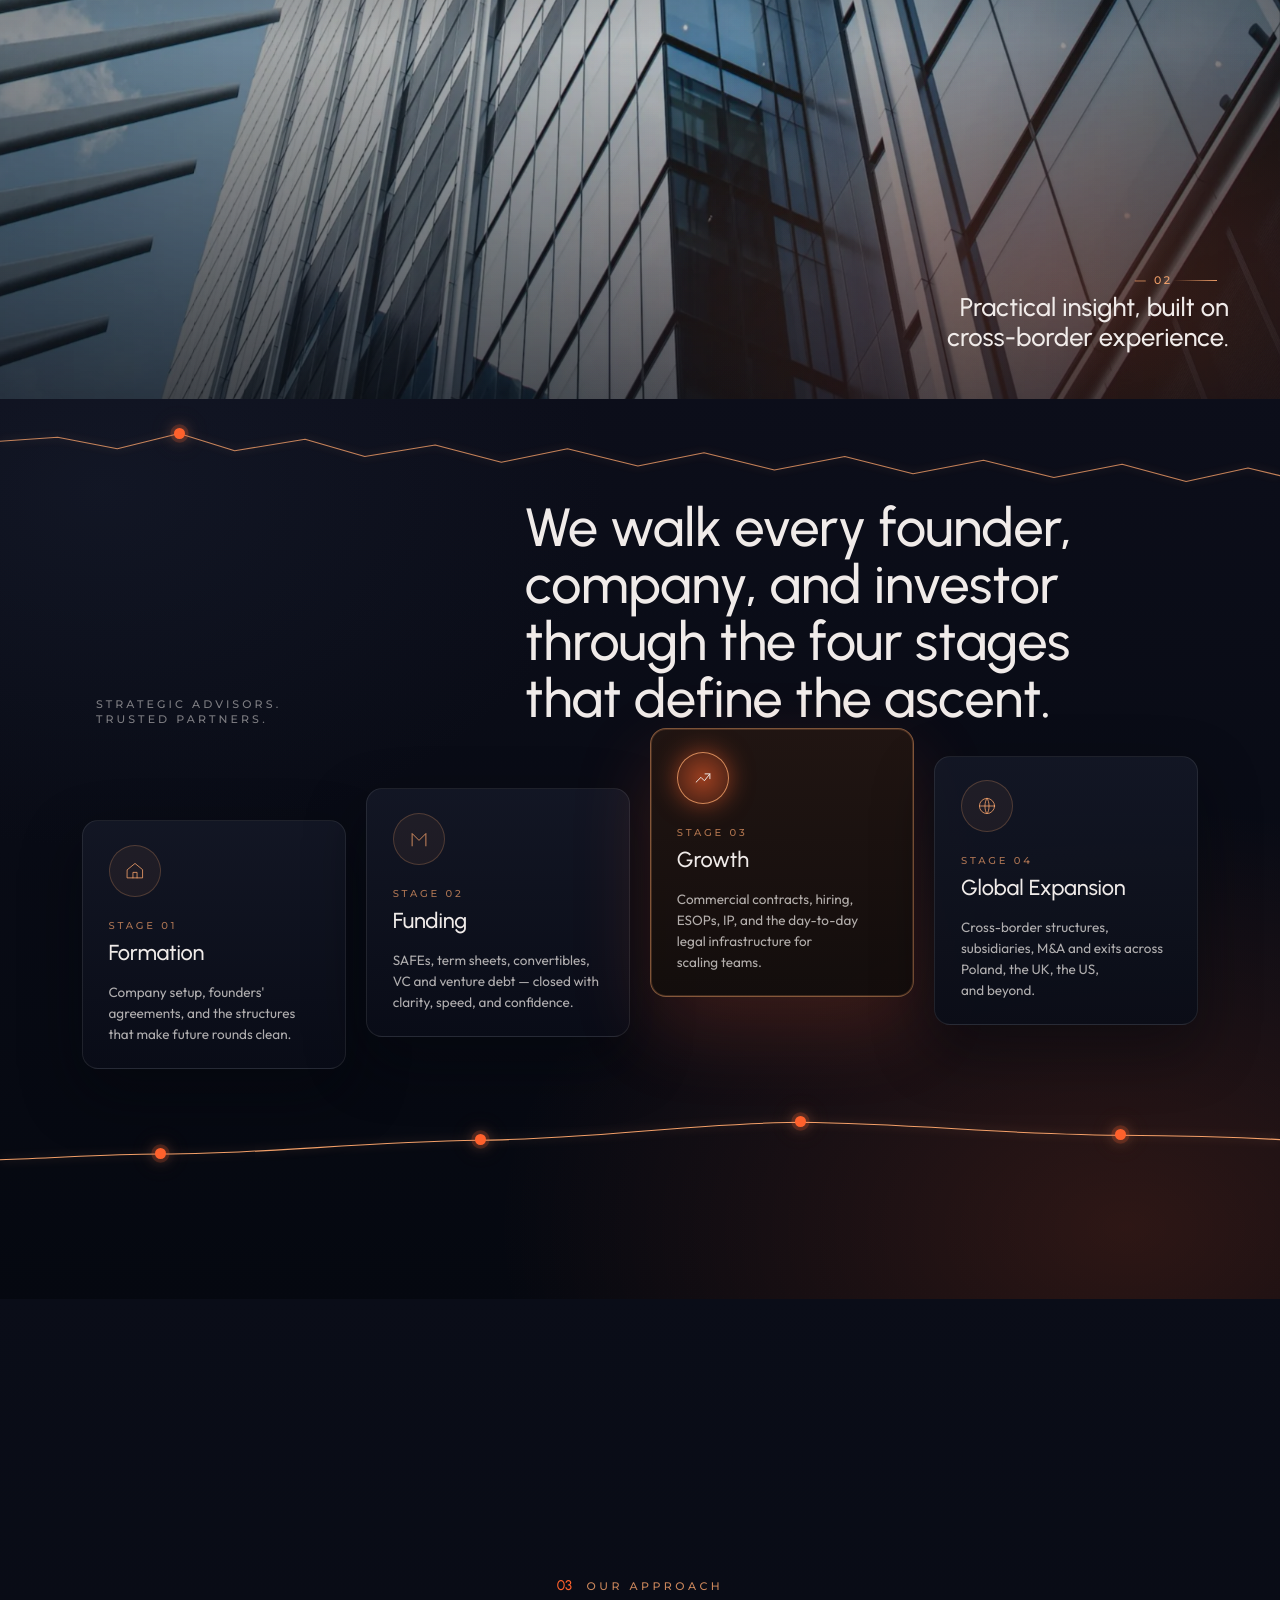
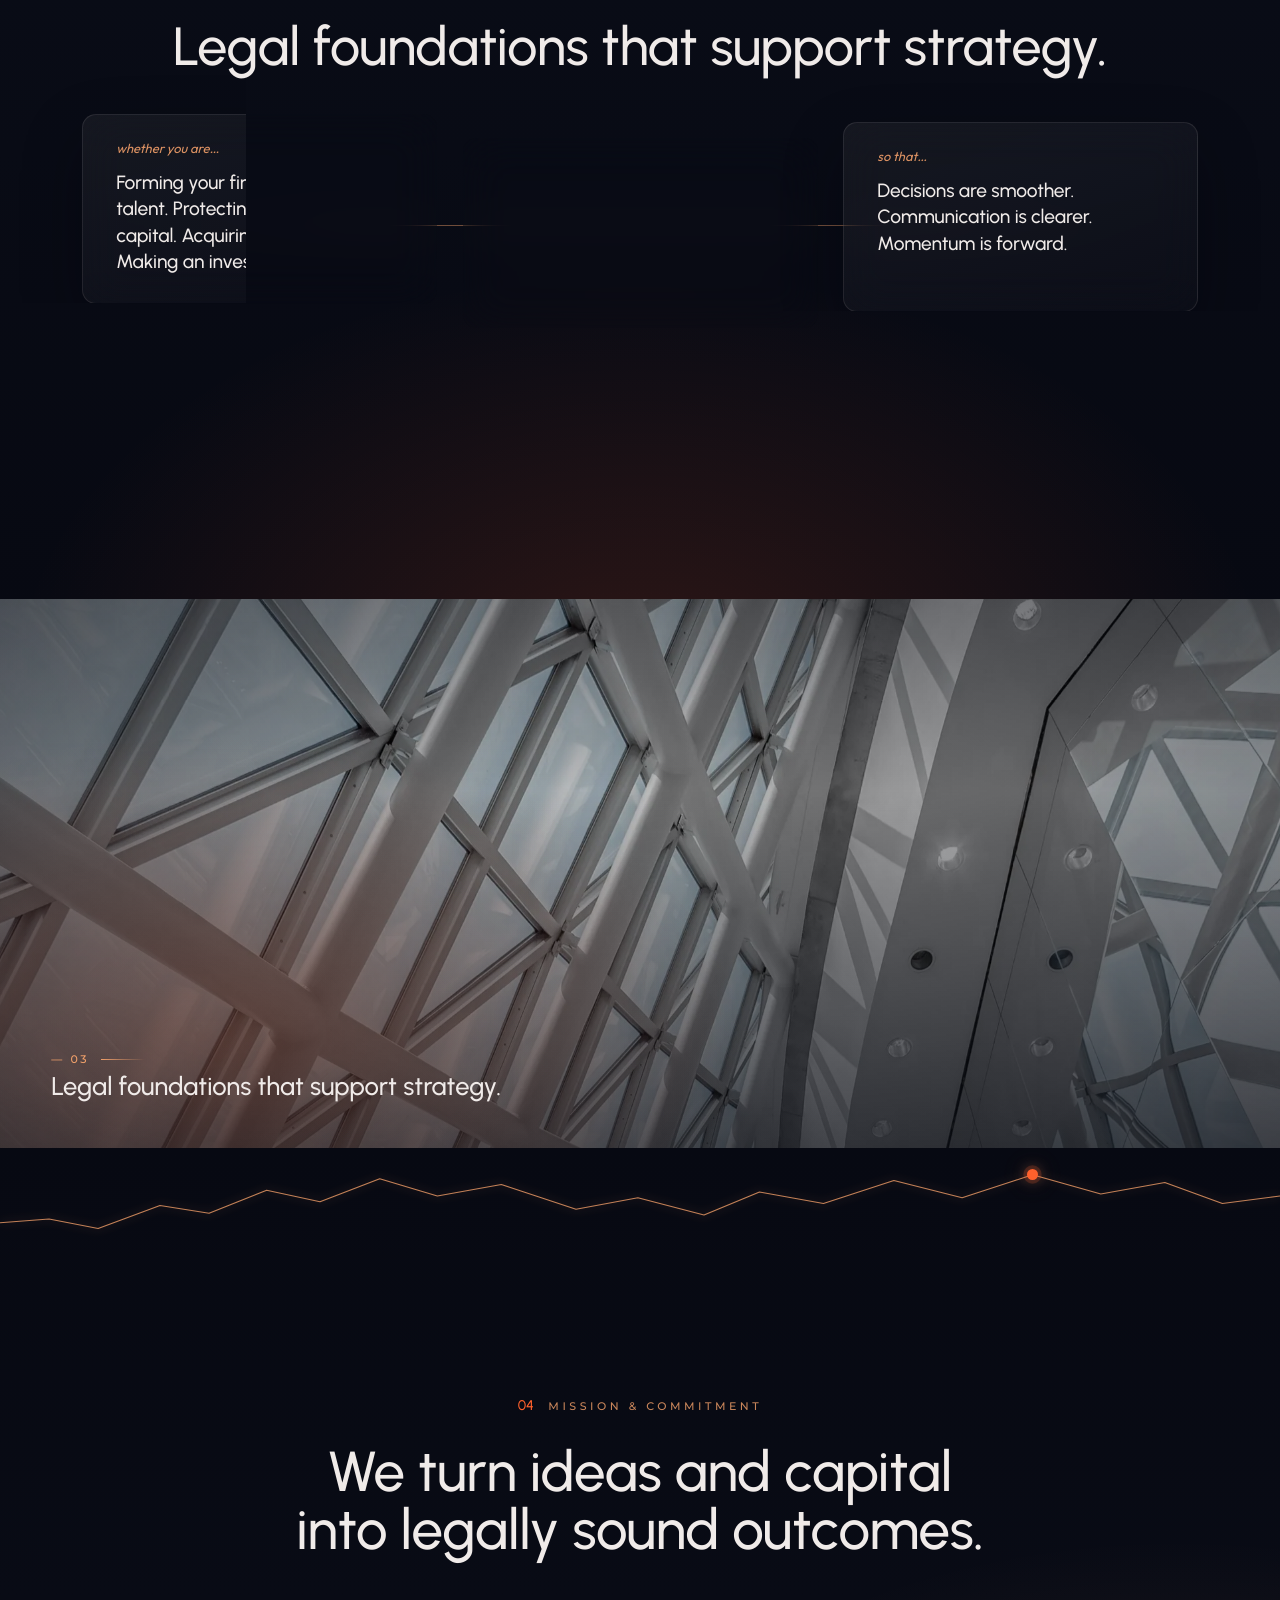
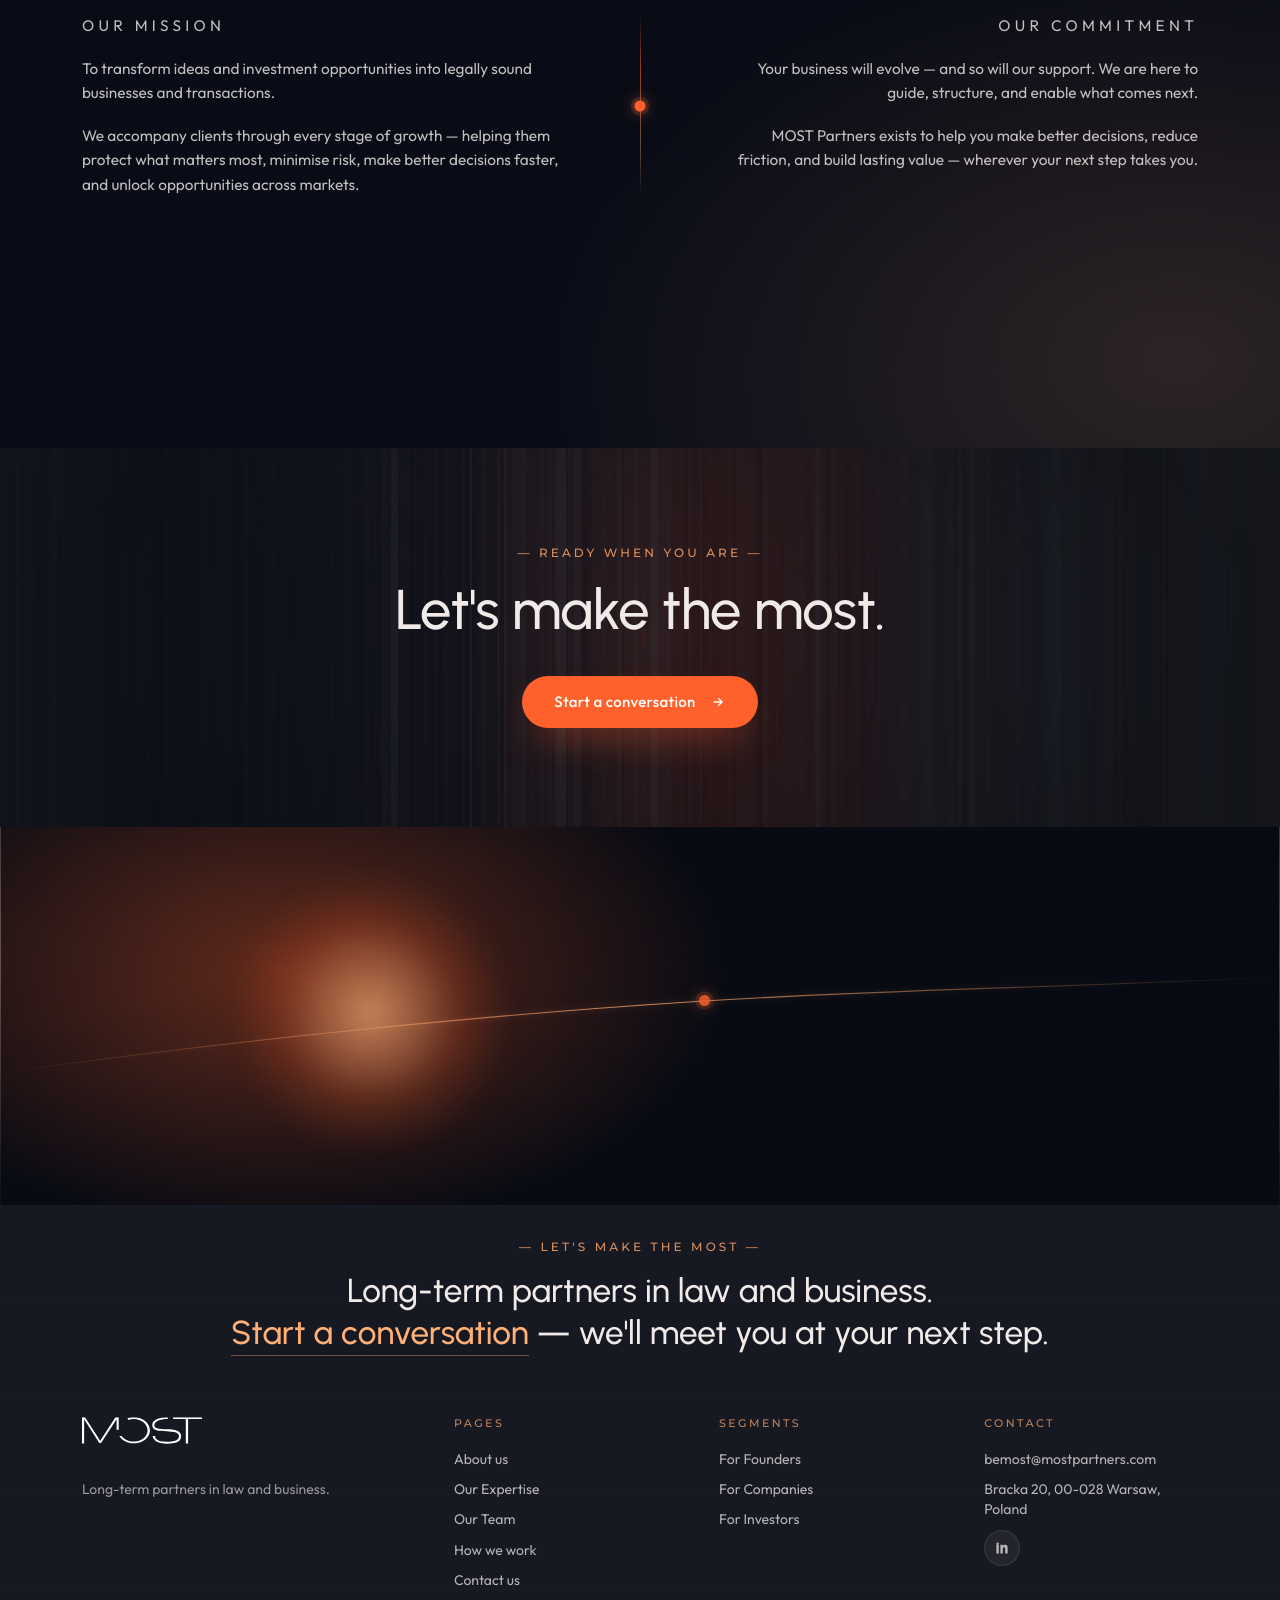
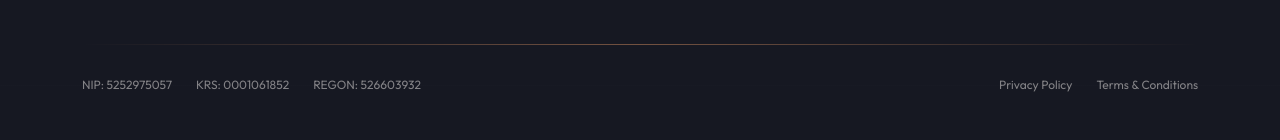
==== commit 73382203: "Sync navbar Contact us de-duplication from most Co-Authored-By: Claude Opus 5 <noreply@anthropic.com" ====
--- a/about-us.html
+++ b/about-us.html
@@ -44,7 +44,6 @@
         <a href="about-us.html" aria-current="page">About us</a>
         <a href="expertise.html">Our Expertise</a>
         <a href="our-team.html">Our Team</a>
-        <a href="contact.html">Contact us</a>
       </nav>
 
       <nav class="top-nav__menu top-nav__menu--right" aria-label="Audience">
@@ -80,7 +79,6 @@
           <a href="about-us.html" aria-current="page">About us</a>
           <a href="expertise.html">Our Expertise</a>
           <a href="our-team.html">Our Team</a>
-          <a href="contact.html">Contact us</a>
           <span class="mobile-menu__divider" aria-hidden="true"></span>
           <a href="for-founders.html">Founders</a>
           <a href="for-companies.html">Companies</a>
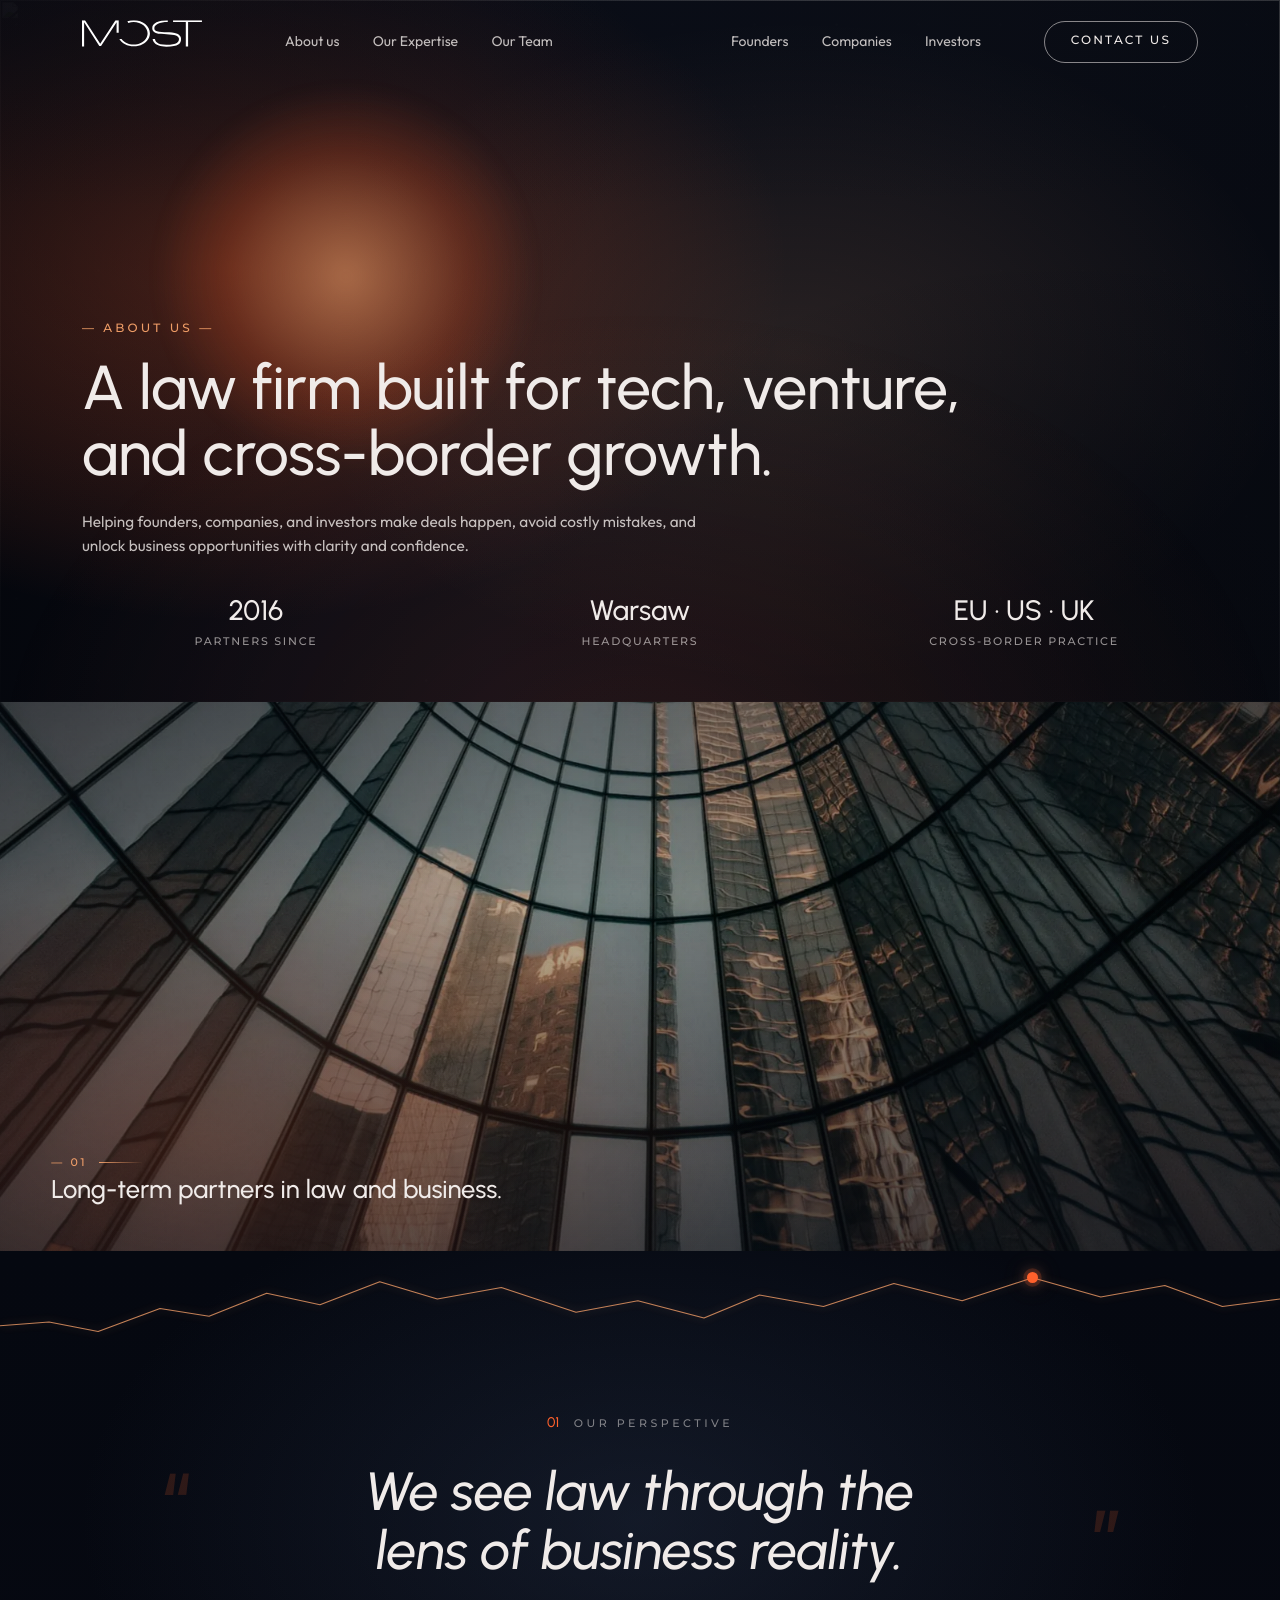
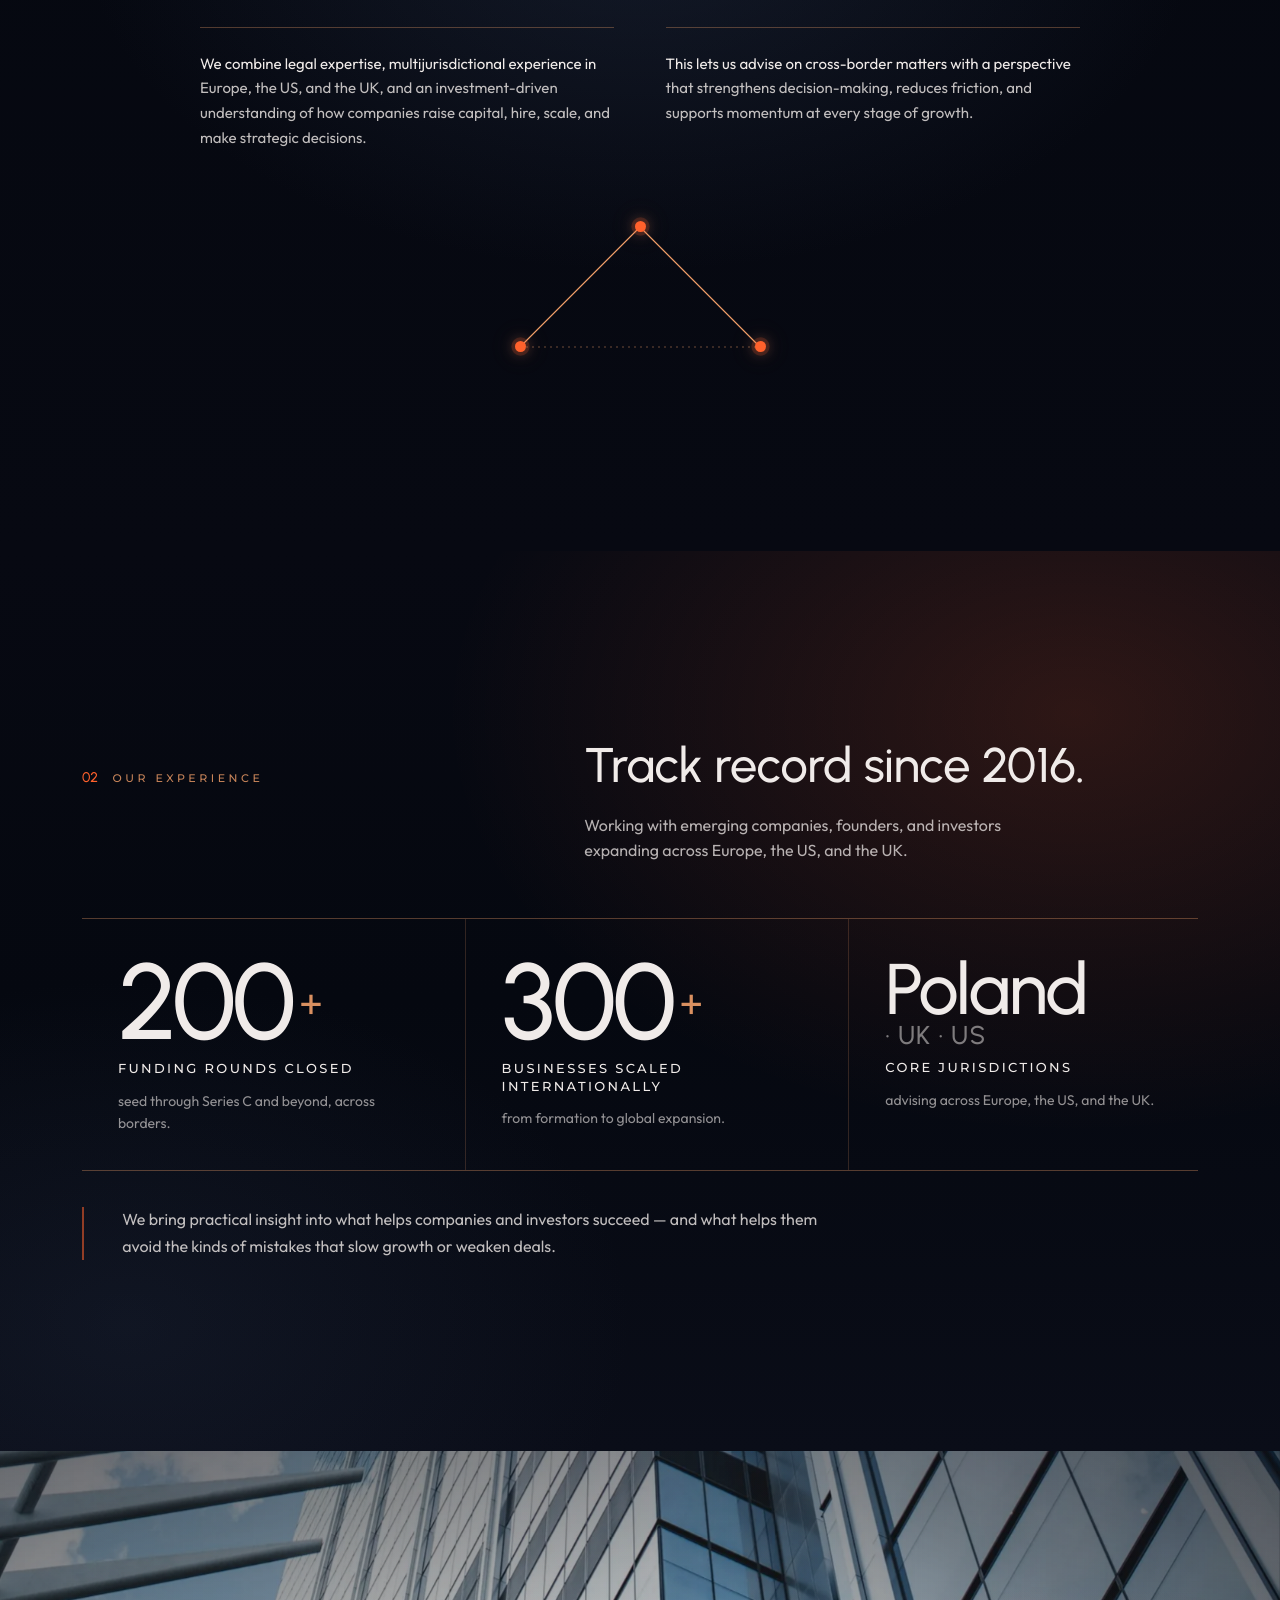
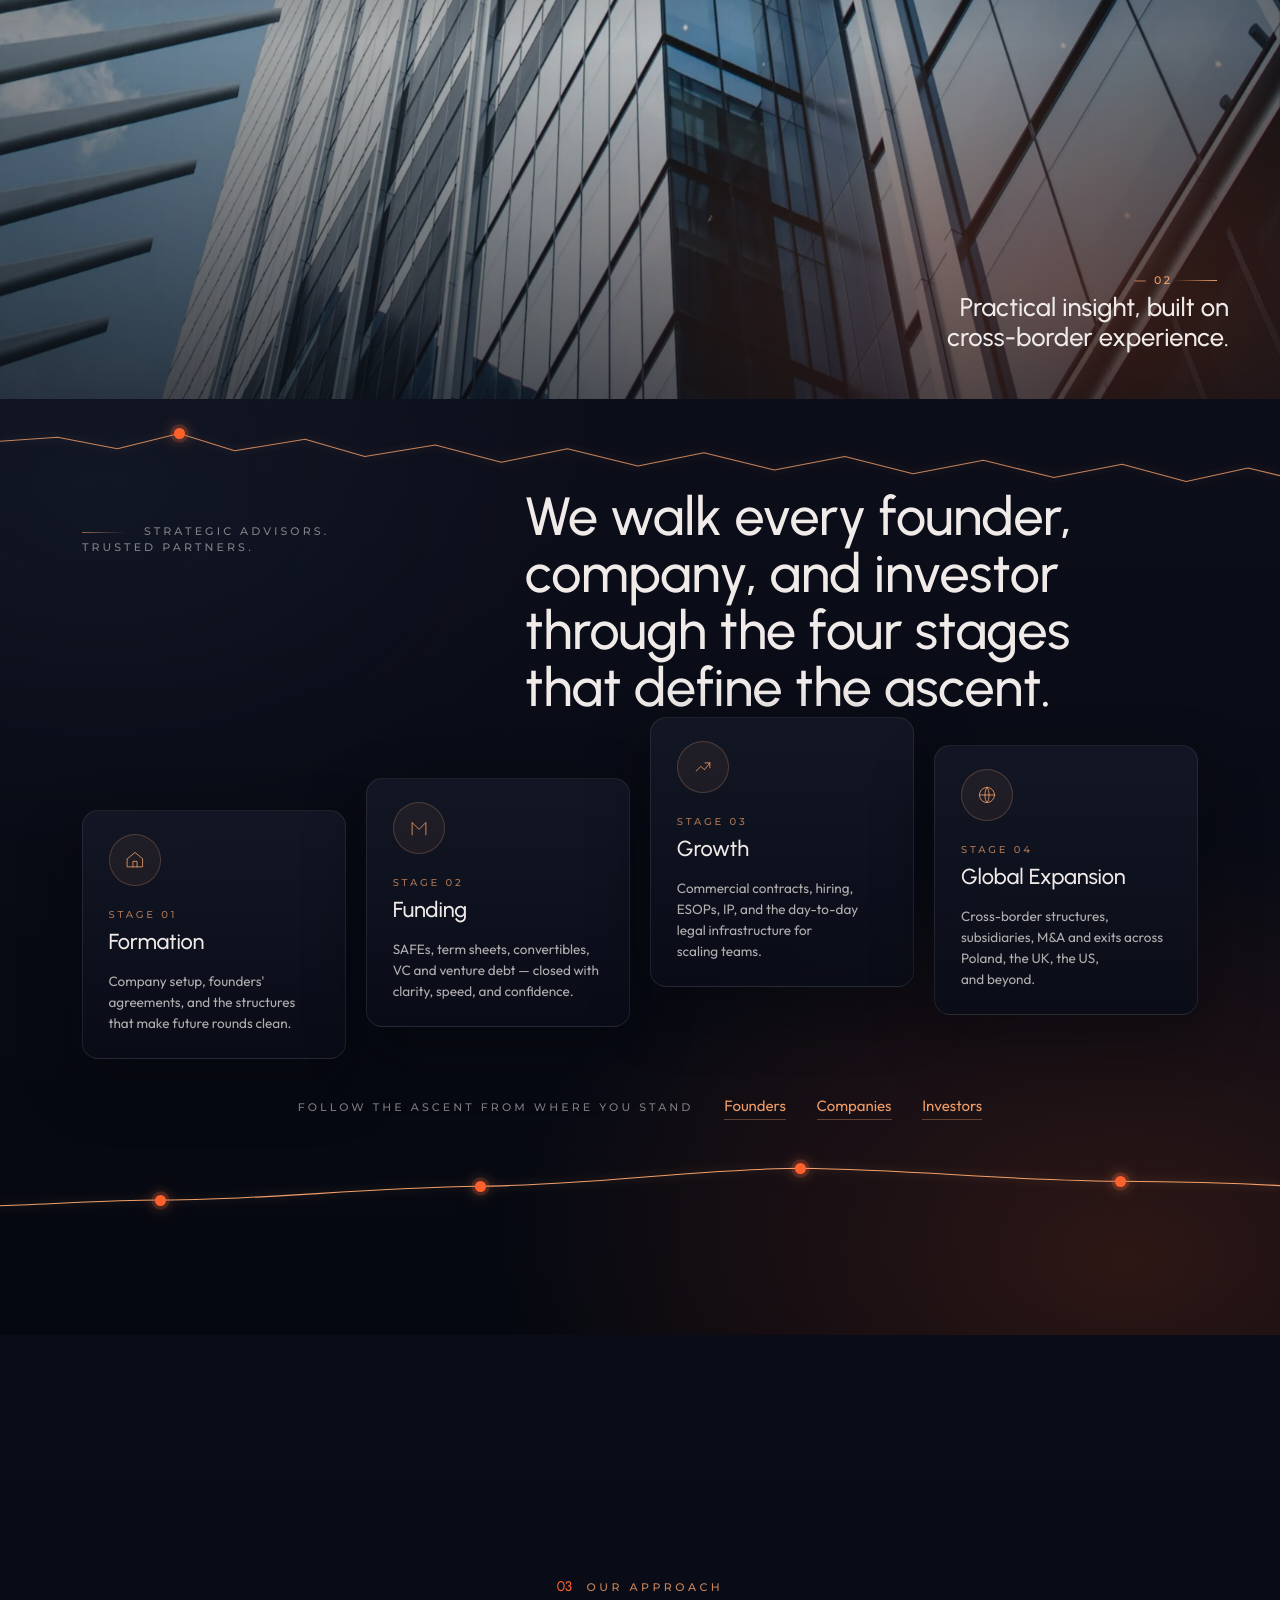
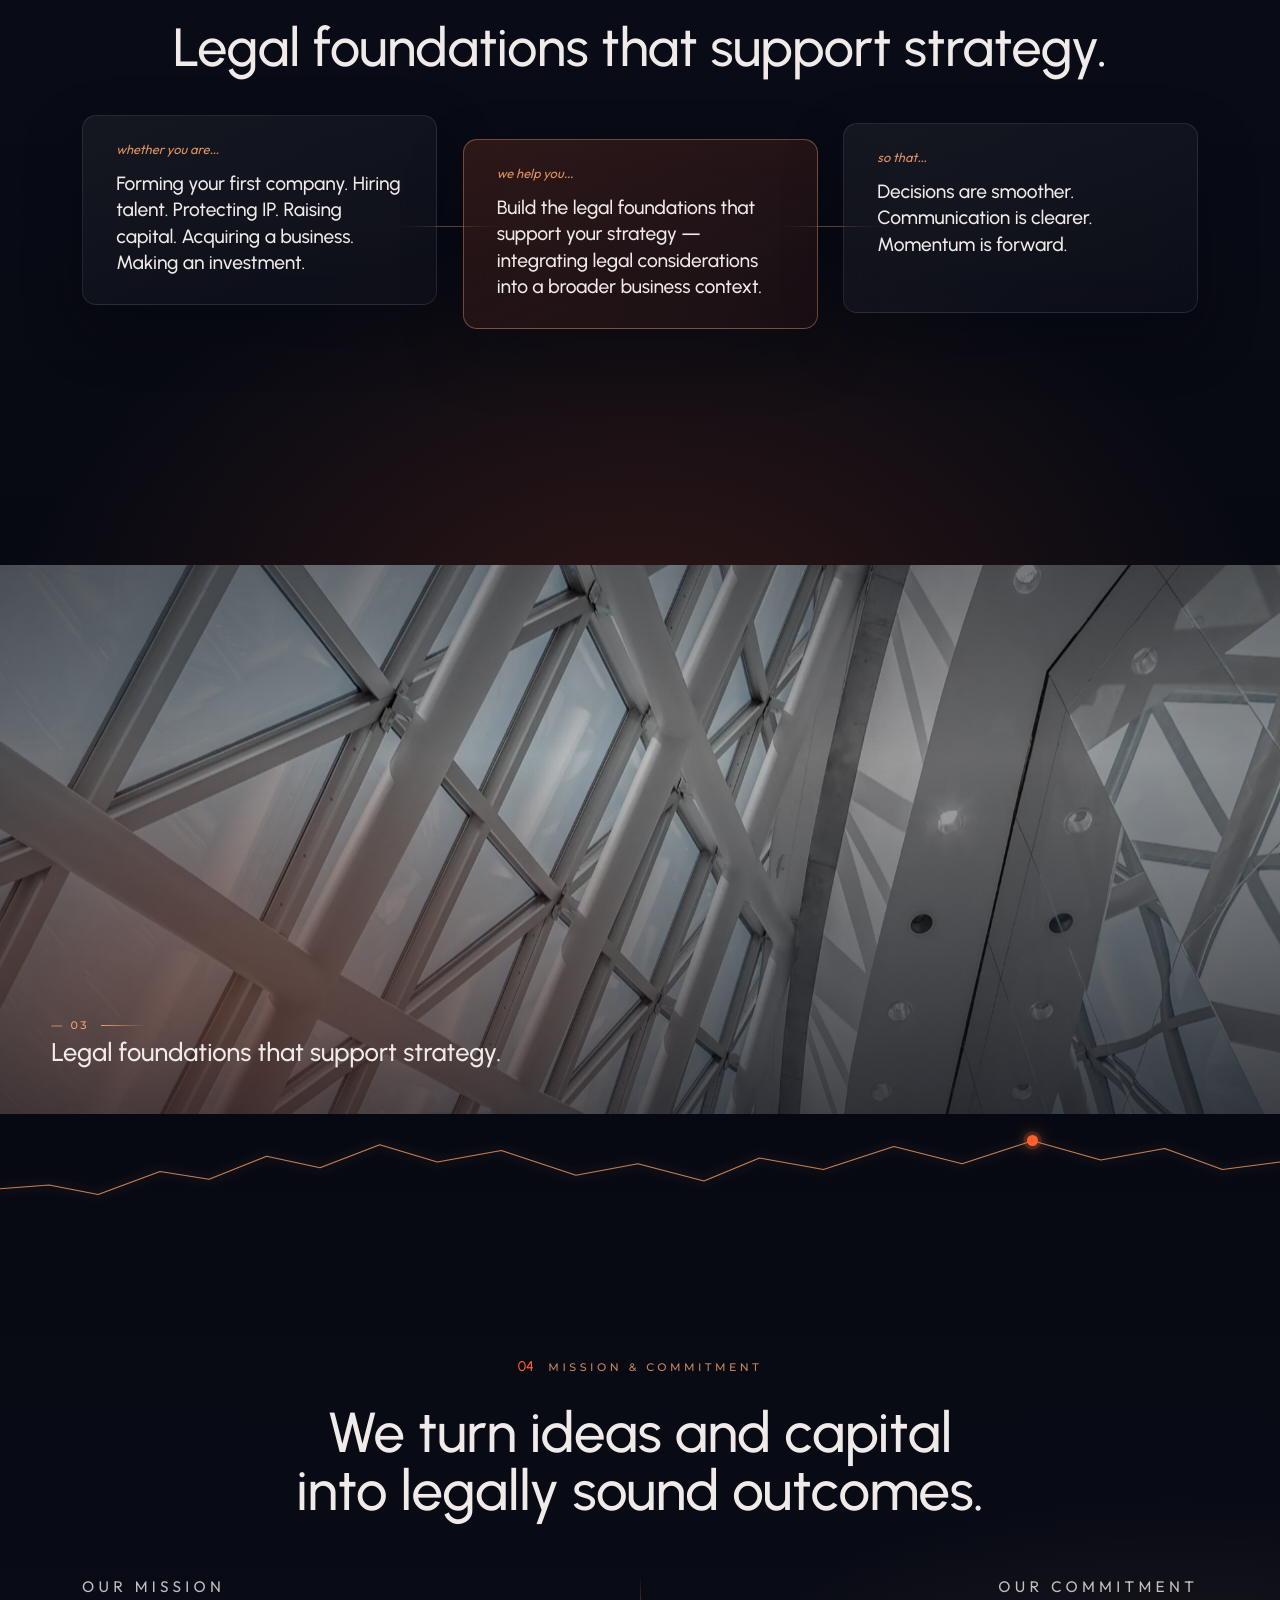
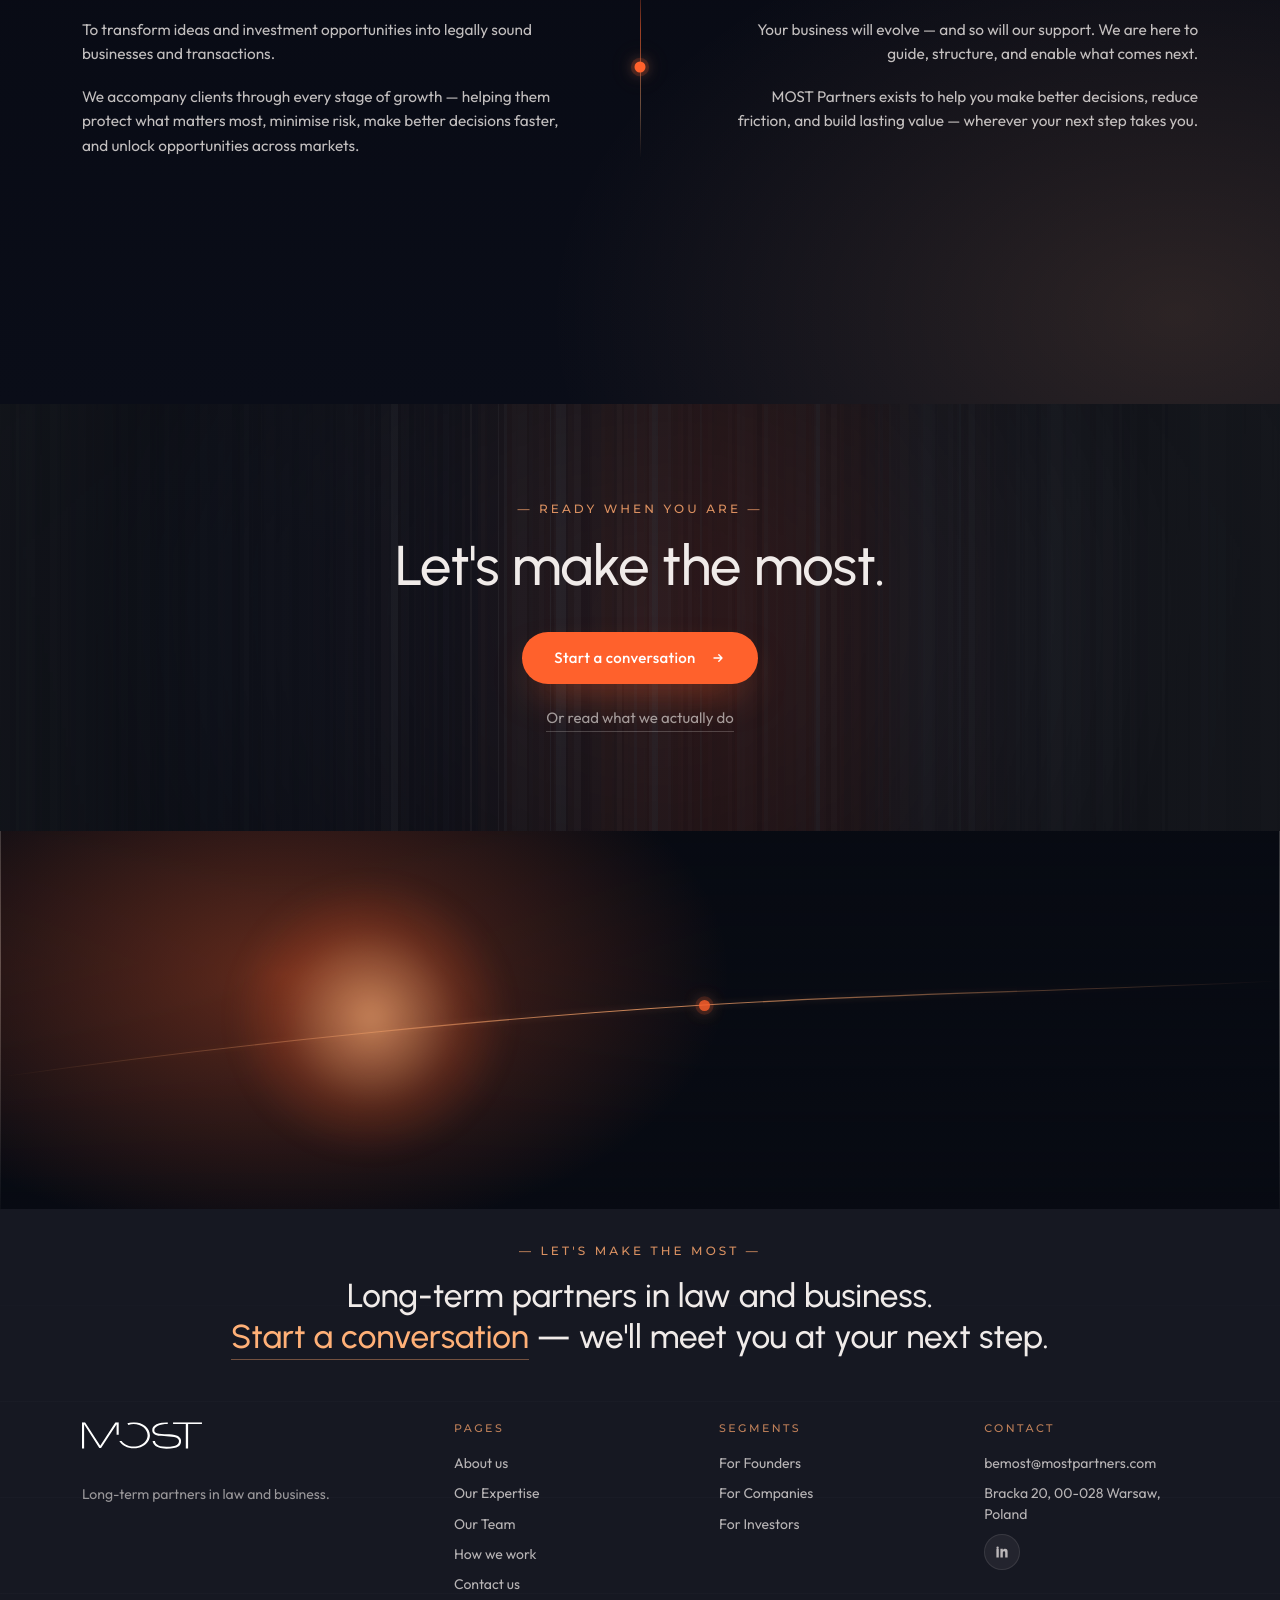
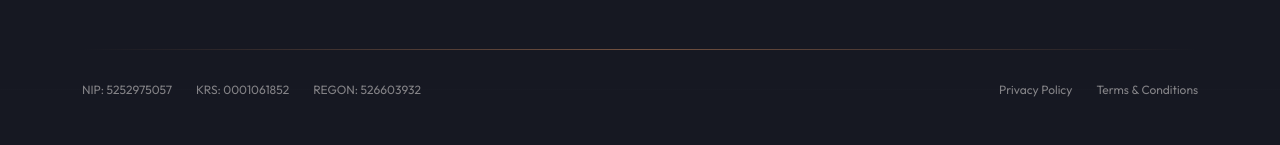
==== commit ade00926: "Sync About Us layout, quote framing and outbound links from most Co-Authored-By: Claude Opus 5 <nore" ====
--- a/about-us.html
+++ b/about-us.html
@@ -135,21 +135,21 @@
         <img src="arch-break-towers.webp" alt="A curved curtain wall repeating into the distance" loading="lazy" decoding="async" />
         <figcaption class="photo-break__caption" data-reveal>
           <span class="photo-break__index">— 01</span>
-          <span class="photo-break__line">Long-term partners in law and&nbsp;business.</span>
+          <a class="photo-break__line" href="our-team.html">Long-term partners in law and&nbsp;business.</a>
         </figcaption>
       </figure>
 
       <!-- PERSPECTIVE: editorial pull-quote -->
       <section class="perspective has-trail has-trail--a" id="perspective" aria-labelledby="perspective-title">
         <span class="has-trail__dot" aria-hidden="true"></span>
-        <div class="perspective__frame" aria-hidden="true">
-          <span class="perspective__quote perspective__quote--open">“</span>
-          <span class="perspective__quote perspective__quote--close">”</span>
-        </div>
         <p class="perspective__step" data-reveal><span>01</span> our perspective</p>
-        <h2 class="perspective__title" id="perspective-title" data-reveal style="--reveal-delay: 90ms">
-          We see law through the lens of business&nbsp;reality.
-        </h2>
+        <div class="perspective__frame">
+          <span class="perspective__quote perspective__quote--open" aria-hidden="true">“</span>
+          <h2 class="perspective__title" id="perspective-title" data-reveal style="--reveal-delay: 90ms">
+            We see law through the lens of business&nbsp;reality.
+          </h2>
+          <span class="perspective__quote perspective__quote--close" aria-hidden="true">”</span>
+        </div>
         <div class="perspective__pillars" data-reveal style="--reveal-delay: 180ms">
           <p>We combine legal expertise, multijurisdictional experience in Europe, the US, and the UK, and an investment-driven understanding of how companies raise capital, hire, scale, and make strategic&nbsp;decisions.</p>
           <p>This lets us advise on cross-border matters with a perspective that strengthens decision-making, reduces friction, and supports momentum at every stage of&nbsp;growth.</p>
@@ -246,7 +246,7 @@
             <p class="ascent__copy">SAFEs, term sheets, convertibles, VC and venture debt&nbsp;— closed with clarity, speed, and&nbsp;confidence.</p>
           </li>
 
-          <li class="ascent__stage ascent__stage--03 ascent__stage--active" data-reveal style="--reveal-delay: 220ms">
+          <li class="ascent__stage ascent__stage--03" data-reveal style="--reveal-delay: 220ms">
             <div class="ascent__icon" aria-hidden="true">
               <svg viewBox="0 0 32 32" fill="none" stroke="currentColor" stroke-width="1.4" stroke-linecap="round" stroke-linejoin="round">
                 <path d="M6 22 L13 15 L18 20 L26 10" />
@@ -272,6 +272,13 @@
           </li>
         </ol>
 
+        <nav class="ascent__paths" aria-label="Audience pages">
+          <span class="ascent__paths-label">Follow the ascent from where you stand</span>
+          <a href="for-founders.html">Founders</a>
+          <a href="for-companies.html">Companies</a>
+          <a href="for-investors.html">Investors</a>
+        </nav>
+
         <div class="ascent__trail" aria-hidden="true">
           <svg class="ascent__route" viewBox="0 0 1200 200" preserveAspectRatio="none">
             <path vector-effect="non-scaling-stroke"
@@ -355,6 +362,7 @@
             <span>Start a conversation</span>
             <svg viewBox="0 0 20 20" aria-hidden="true"><path d="M5 10h10M11 6l4 4-4 4" fill="none" stroke="currentColor" stroke-width="1.7" stroke-linecap="round" stroke-linejoin="round" /></svg>
           </a>
+          <a class="cta-strip__alt" href="expertise.html">Or read what we actually do</a>
         </div>
       </section>
     </main>
--- a/styles.css
+++ b/styles.css
@@ -1526,31 +1526,38 @@
   justify-content: center;
 }
 
+/* Label left, statement right - but on the same first baseline. Bottom
+   alignment hung the label 198px below the top of a four-line headline,
+   in the middle of an otherwise empty quadrant. */
 .ascent__head {
   position: relative;
+  width: 100%;
   max-width: 1280px;
   margin: 0 auto clamp(56px, 8vh, 96px);
   display: grid;
   grid-template-columns: minmax(0, 0.36fr) minmax(0, 0.64fr);
   gap: clamp(32px, 5vw, 80px);
-  align-items: end;
+  align-items: baseline;
 }
 
 .ascent__eyebrow {
   margin: 0;
-  display: flex;
-  align-items: center;
-  gap: 14px;
   color: rgba(240, 235, 233, 0.5);
   font: 500 11px / 1.4 "Montserrat", system-ui, sans-serif;
   letter-spacing: 0.28em;
   text-transform: uppercase;
-  max-width: 260px;
-}
-
+  max-width: 300px;
+}
+
+/* As a flex item competing with two lines of tracked-out caps inside a
+   260px box, this rule resolved to 0px wide at every width and never drew
+   at all. Sitting on the baseline in front of the label, it does. */
 .ascent__eyebrow-rule {
-  flex: 1;
+  display: inline-block;
+  width: 44px;
   height: 1px;
+  margin-right: 12px;
+  vertical-align: middle;
   background: linear-gradient(90deg, rgba(255, 168, 110, 0.55), transparent);
 }
 
@@ -1563,13 +1570,56 @@
 }
 
 /* The ascent line is a route like every other route on the site: the same
-   warm hairline, the same glow, the same left-to-right draw-in. It sits
-   below the stage cards rather than behind them, and its four peaks rise
-   and fall exactly as the cards do, so the cards read as standing on it.
-   The stroke is non-scaling, so stretching the viewBox to the section
-   width moves the geometry without ever thickening the line. */
-/* The trail sits in flow directly under the stages, so it stays the same
-   distance below them however tall the section grows. */
+   warm hairline, the same glow, the same left-to-right draw-in. It sits in
+   flow below the stage cards rather than behind them, so it holds the same
+   distance from them however tall the section grows, and its four peaks
+   rise and fall exactly as the cards do. The stroke is non-scaling, so
+   stretching the viewBox to the section width moves the geometry without
+   ever thickening the line. */
+/* The heading names founders, companies and investors; this is where the
+   page stops naming them and starts pointing at them. */
+.ascent__paths {
+  position: relative;
+  z-index: 1;
+  margin: clamp(30px, 4vh, 48px) auto 0;
+  display: flex;
+  flex-wrap: wrap;
+  align-items: baseline;
+  justify-content: center;
+  gap: 12px clamp(18px, 2.4vw, 34px);
+}
+
+.ascent__paths-label {
+  color: rgba(240, 235, 233, 0.5);
+  font: 500 11px / 1.4 "Montserrat", system-ui, sans-serif;
+  letter-spacing: 0.28em;
+  text-transform: uppercase;
+}
+
+.ascent__paths a {
+  position: relative;
+  color: rgba(255, 168, 110, 0.92);
+  font: 400 clamp(15px, 1.15vw, 17px) / 1.4 "Outfit", system-ui, sans-serif;
+  text-decoration: none;
+}
+
+.ascent__paths a::after {
+  content: "";
+  position: absolute;
+  left: 0;
+  right: 0;
+  bottom: -4px;
+  height: 1px;
+  background: currentColor;
+  opacity: 0.35;
+  transition: opacity 220ms var(--ease-out);
+}
+
+.ascent__paths a:hover::after,
+.ascent__paths a:focus-visible::after {
+  opacity: 1;
+}
+
 .ascent__trail {
   position: relative;
   z-index: 1;
@@ -1684,19 +1734,6 @@
   height: 22px;
 }
 
-.ascent__stage--active {
-  background: linear-gradient(180deg, rgba(34, 22, 18, 0.95), rgba(20, 14, 12, 0.95));
-  border-color: rgba(255, 168, 110, 0.45);
-  box-shadow: 0 32px 80px rgba(255, 97, 44, 0.18), 0 0 0 1px rgba(255, 168, 110, 0.18) inset;
-}
-
-.ascent__stage--active .ascent__icon {
-  background: radial-gradient(circle, rgba(255, 97, 44, 0.55), rgba(255, 97, 44, 0.15));
-  border-color: rgba(255, 168, 110, 0.75);
-  color: var(--light);
-  box-shadow: 0 0 24px rgba(255, 97, 44, 0.55);
-}
-
 .ascent__step {
   margin: 0;
   color: rgba(255, 168, 110, 0.65);
@@ -1735,6 +1772,7 @@
     transform: none;
   }
   .ascent__trail { display: none; }
+  .ascent__paths { margin-bottom: clamp(8px, 2vh, 24px); }
 }
 
 @media (max-width: 720px) {
@@ -1759,29 +1797,44 @@
   justify-content: center;
 }
 
+/* The marks bracket the line they are quoting. They used to sit at the
+   corners of a box spanning almost the whole section - the opening one
+   above and left of the eyebrow, the closing one 300px below the text,
+   next to nothing. Wrapping the heading makes them track it at any size.
+   The outward offset is a percentage of the frame, so the marks move
+   inward as the column narrows instead of clipping against overflow. */
+/* The marks are laid out beside the line they quote rather than positioned
+   at magic offsets: the opening one aligns to the top of the heading box,
+   the closing one to the bottom, so they follow it through any wrap,
+   type size or font substitution. A line-height of 1 keeps each glyph in
+   a predictable em box - at 0.5 the ink floated most of a line above where
+   the box said it was. */
 .perspective__frame {
-  position: absolute;
-  inset: clamp(80px, 12vh, 140px) clamp(8%, 12vw, 18%);
+  position: relative;
+  z-index: 1;
+  max-width: 1000px;
+  margin: 0 auto clamp(36px, 5vh, 60px);
+  display: flex;
+  align-items: stretch;
+  justify-content: center;
+  gap: clamp(2px, 1vw, 16px);
+}
+
+.perspective__quote {
+  flex: 0 0 auto;
+  color: rgba(255, 97, 44, 0.16);
+  font: 600 clamp(64px, 6.4vw, 112px) / 1 "Urbanist", system-ui, sans-serif;
+  letter-spacing: -0.04em;
   pointer-events: none;
-  z-index: 0;
-}
-
-.perspective__quote {
-  position: absolute;
-  color: rgba(255, 97, 44, 0.16);
-  font: 600 clamp(160px, 22vw, 320px) / 0.5 "Urbanist", system-ui, sans-serif;
-  letter-spacing: -0.04em;
   user-select: none;
 }
 
 .perspective__quote--open {
-  top: 0;
-  left: 0;
+  align-self: flex-start;
 }
 
 .perspective__quote--close {
-  bottom: 0;
-  right: 0;
+  align-self: flex-end;
 }
 
 .perspective__step {
@@ -1805,8 +1858,8 @@
 .perspective__title {
   position: relative;
   z-index: 1;
-  max-width: 880px;
-  margin: 0 auto clamp(36px, 5vh, 60px);
+  flex: 0 1 880px;
+  margin: 0;
   color: var(--light);
   font: italic 500 clamp(30px, 4.2vw, 56px) / 1.1 "Urbanist", system-ui, sans-serif;
   letter-spacing: -0.005em;
@@ -1910,14 +1963,25 @@
   justify-content: center;
 }
 
+/* The lede used to auto-place into column one, row two - under the small
+   eyebrow, leaving a hole under the title it belongs to. Placed
+   explicitly, the head reads label-left, statement-and-lede-right. */
 .track-record__head {
+  width: 100%;
   max-width: 1280px;
   margin: 0 auto clamp(40px, 6vh, 72px);
   display: grid;
   grid-template-columns: minmax(0, 1fr) minmax(0, 1.4fr);
-  gap: clamp(32px, 5vw, 80px);
-  align-items: end;
-}
+  grid-template-areas:
+    "step title"
+    ".    lede";
+  gap: 0 clamp(32px, 5vw, 80px);
+  align-items: baseline;
+}
+
+.track-record__step { grid-area: step; }
+.track-record__title { grid-area: title; }
+.track-record__lede { grid-area: lede; }
 
 .track-record__step {
   margin: 0;
@@ -1936,7 +2000,7 @@
 }
 
 .track-record__title {
-  margin: 12px 0 0;
+  margin: 0;
   color: var(--light);
   font: 500 clamp(30px, 3.8vw, 52px) / 1.06 "Urbanist", system-ui, sans-serif;
   letter-spacing: -0.005em;
@@ -1944,7 +2008,8 @@
 }
 
 .track-record__lede {
-  margin: 0;
+  margin: clamp(18px, 2.4vh, 28px) 0 0;
+  max-width: 46ch;
   color: rgba(240, 235, 233, 0.74);
   font: 400 clamp(16px, 1.2vw, 19px) / 1.55 "Outfit", system-ui, sans-serif;
   text-wrap: pretty;
@@ -2035,6 +2100,8 @@
 @media (max-width: 1024px) {
   .track-record__head {
     grid-template-columns: 1fr;
+    grid-template-areas: "step" "title" "lede";
+    gap: 0;
     gap: 16px;
     align-items: start;
   }
@@ -2051,7 +2118,12 @@
 
 .philosophy {
   position: relative;
-  min-height: 100svh;
+  /* Three short cards are about 420px of content. A full viewport is the
+     right box for that at laptop heights and too much box above them - at
+     1080 it left 335px of nothing above and 325px below, a 39% fill. The
+     cap holds the chapter feel where it works and stops the box growing
+     faster than what is in it. */
+  min-height: min(100svh, 830px);
   padding: clamp(88px, 12vh, 140px) var(--container-x);
   background:
     radial-gradient(900px 600px at 50% 110%, rgba(255, 97, 44, 0.16), transparent 70%),
@@ -2178,7 +2250,8 @@
 
 .manifesto {
   position: relative;
-  min-height: 100svh;
+  /* Same reasoning as .philosophy, with a taller cap for its two columns. */
+  min-height: min(100svh, 890px);
   padding: clamp(88px, 12vh, 140px) var(--container-x);
   background:
     radial-gradient(900px 600px at 92% 90%, rgba(255, 176, 119, 0.14), transparent 70%),
@@ -5706,6 +5779,22 @@
   text-wrap: balance;
 }
 
+/* A background-image underline would draw one 460px rule under a caption
+   that wraps to two ragged lines. Text decoration follows the text. */
+a.photo-break__line {
+  align-self: flex-start;
+  text-decoration: underline;
+  text-decoration-thickness: 1px;
+  text-underline-offset: 6px;
+  text-decoration-color: transparent;
+  transition: text-decoration-color 260ms var(--ease-out);
+}
+
+a.photo-break__line:hover,
+a.photo-break__line:focus-visible {
+  text-decoration-color: rgba(255, 168, 110, 0.85);
+}
+
 /* ---------- EXPERTISE: AUDIENCE CHIPS ---------- */
 
 .ex-card__for {
@@ -6003,6 +6092,25 @@
   color: var(--light);
   font: 500 clamp(32px, 4.4vw, 56px) / 1.05 "Urbanist", system-ui, sans-serif;
   letter-spacing: -0.01em;
+}
+
+/* The quiet second route sits under the button, not beside it - the strip
+   is a centred block, so an inline-block would just share the line. */
+.cta-strip__alt {
+  display: table;
+  margin: clamp(20px, 2.6vh, 30px) auto 0;
+  color: rgba(240, 235, 233, 0.62);
+  font: 400 15px / 1.4 "Outfit", system-ui, sans-serif;
+  text-decoration: none;
+  border-bottom: 1px solid rgba(240, 235, 233, 0.22);
+  padding-bottom: 3px;
+  transition: color 220ms ease, border-color 220ms ease;
+}
+
+.cta-strip__alt:hover,
+.cta-strip__alt:focus-visible {
+  color: var(--light);
+  border-bottom-color: rgba(255, 168, 110, 0.7);
 }
 
 .cta-strip__btn {
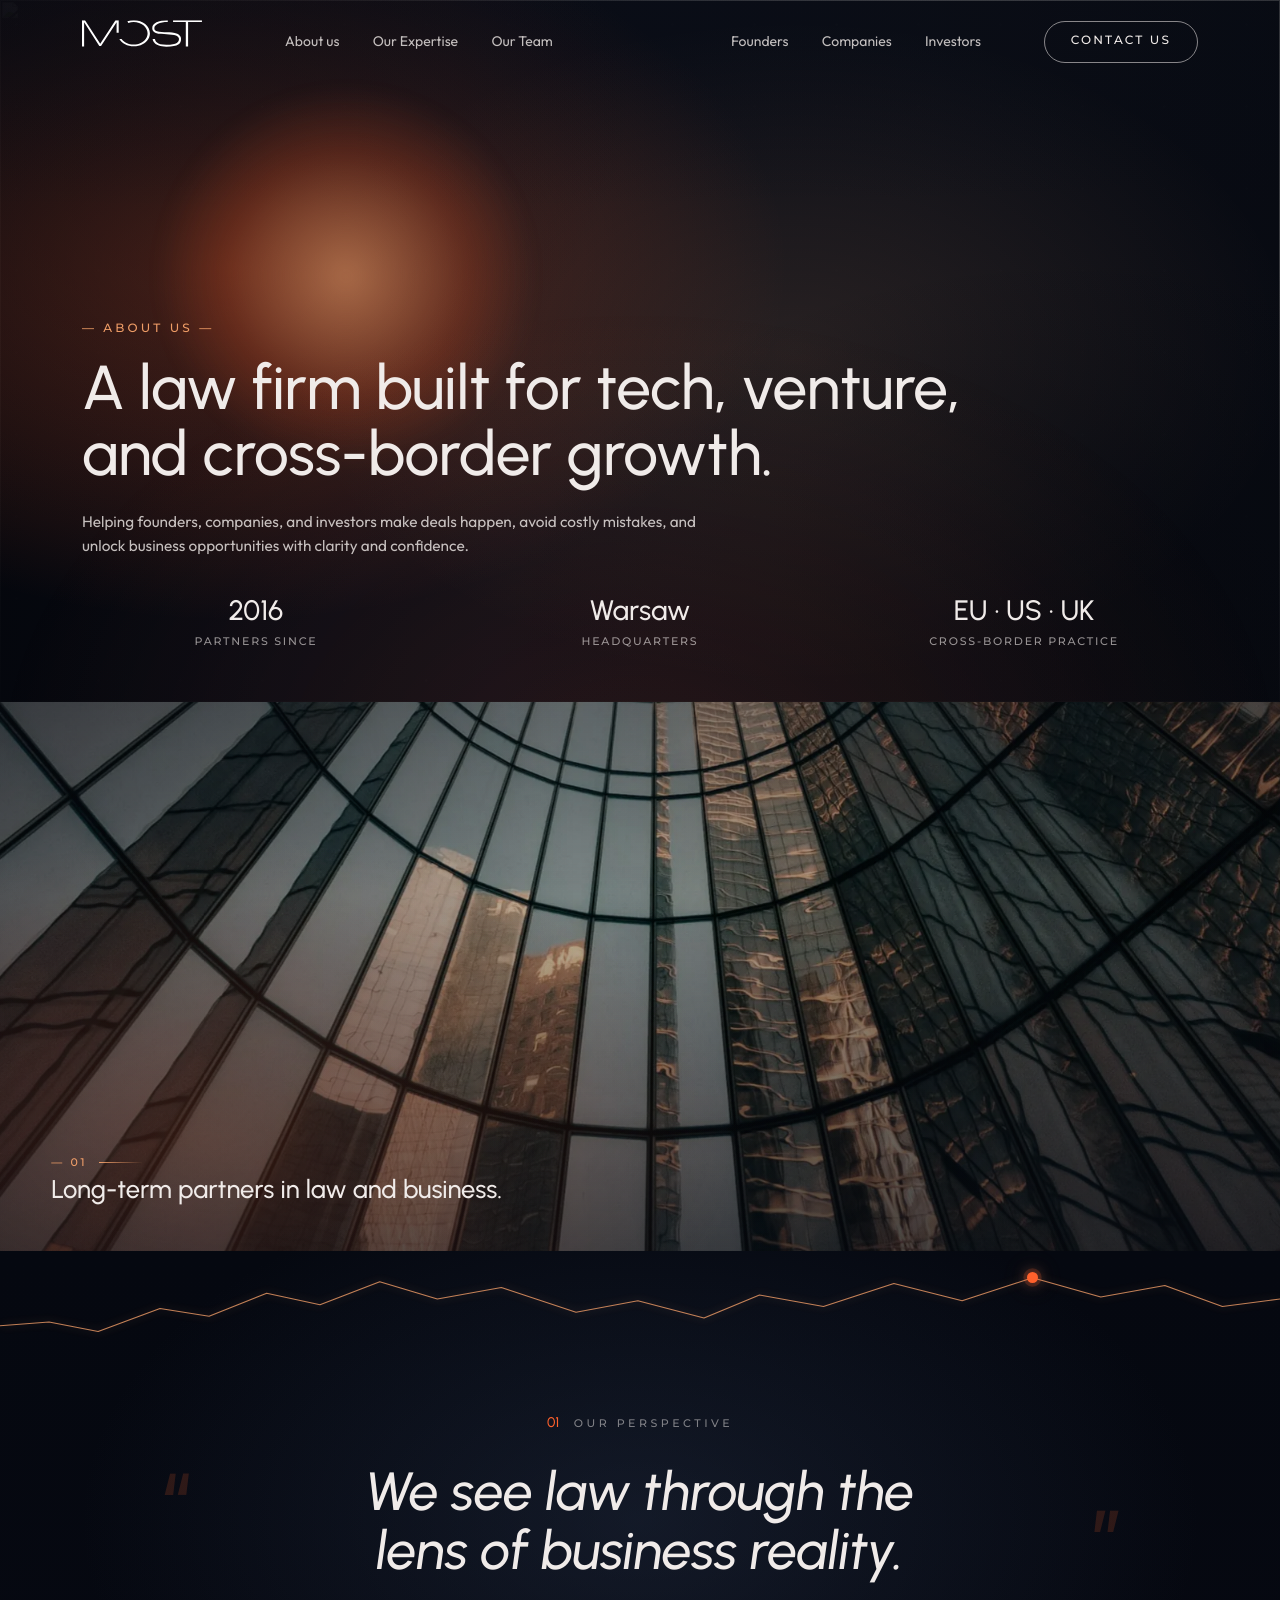
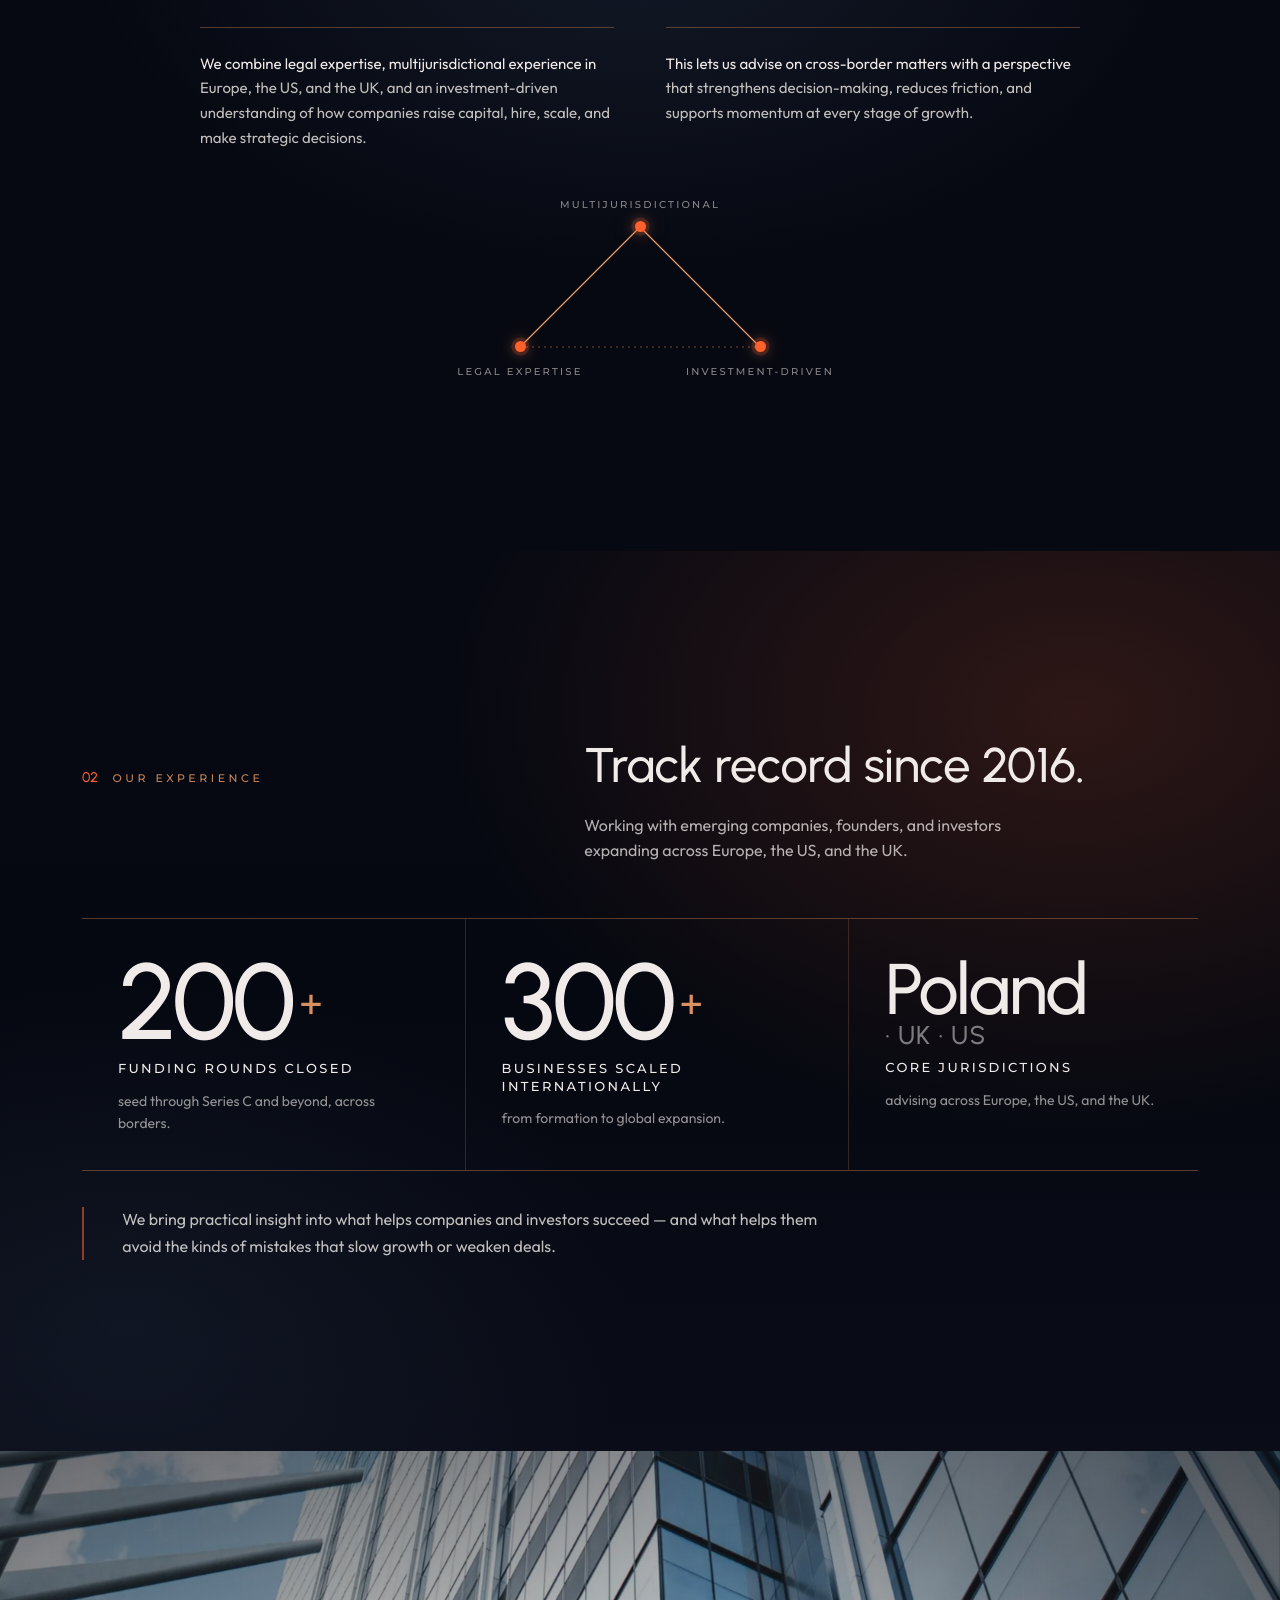
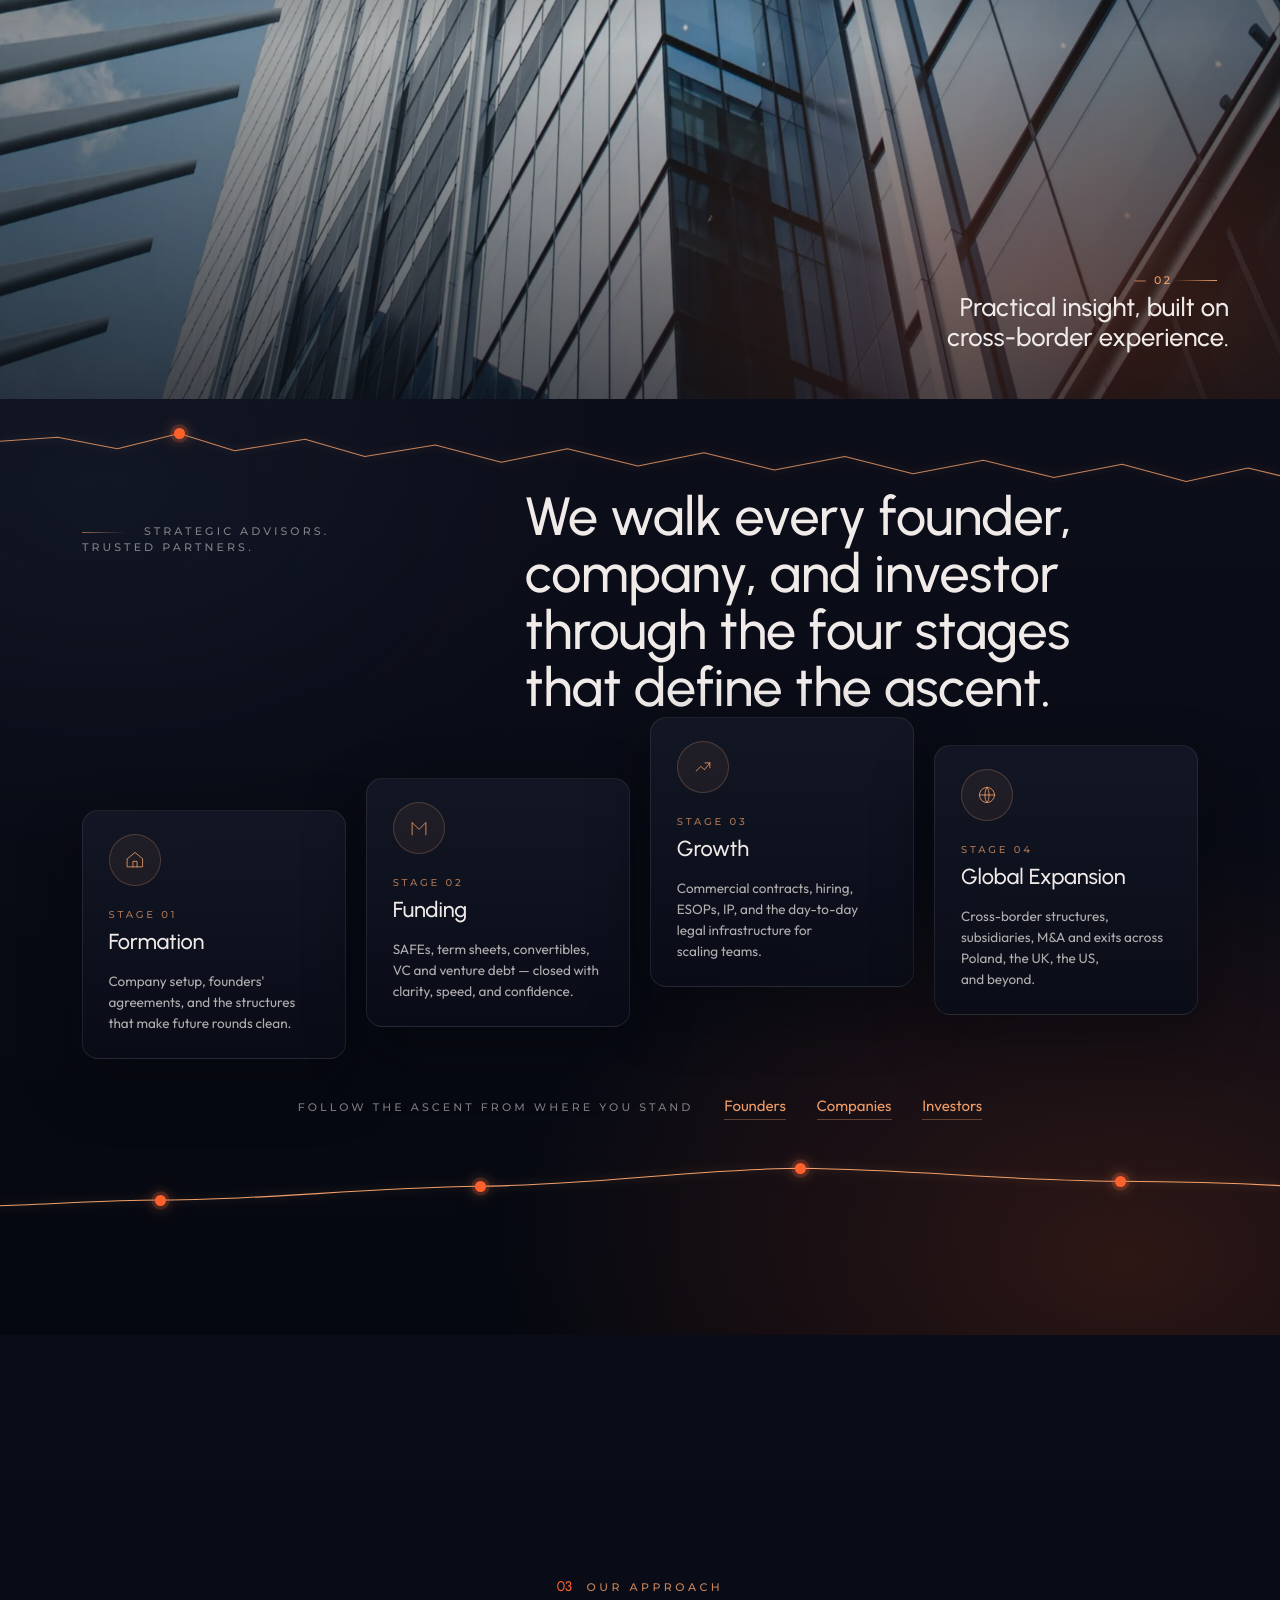
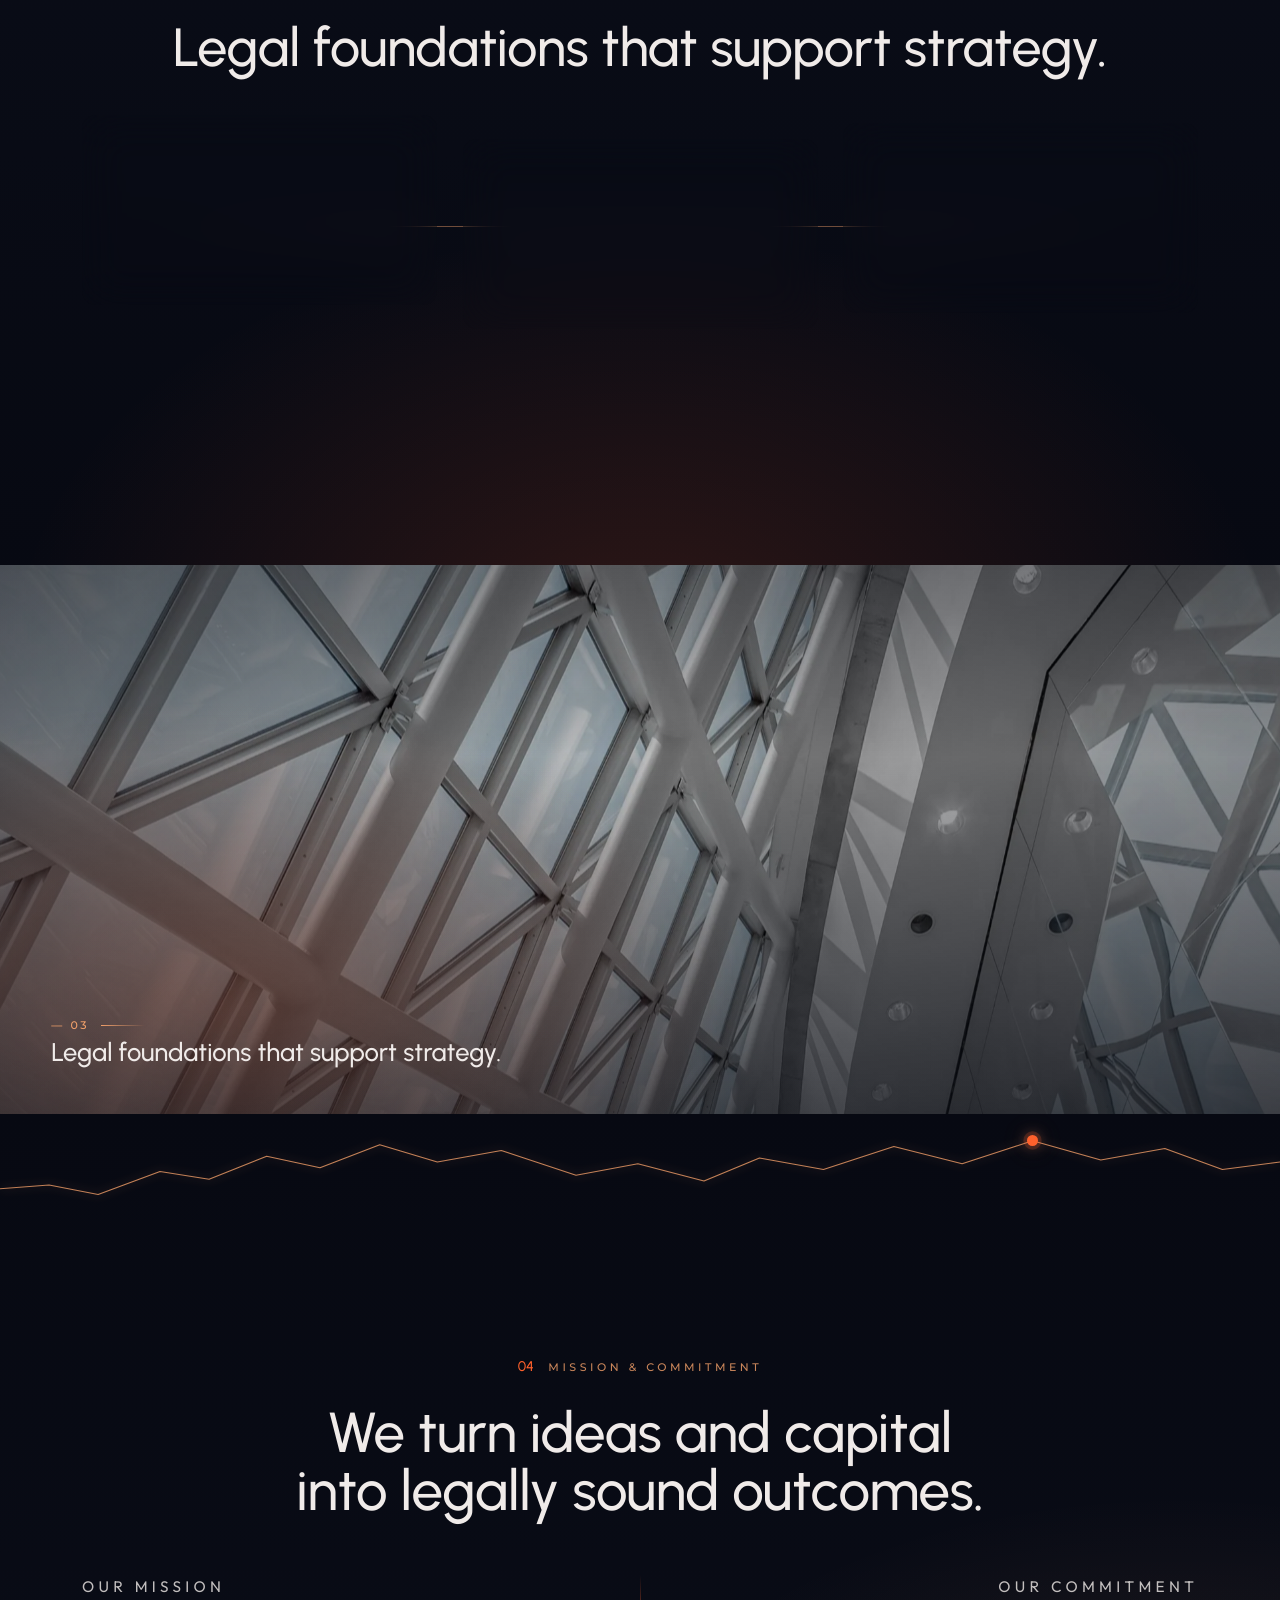
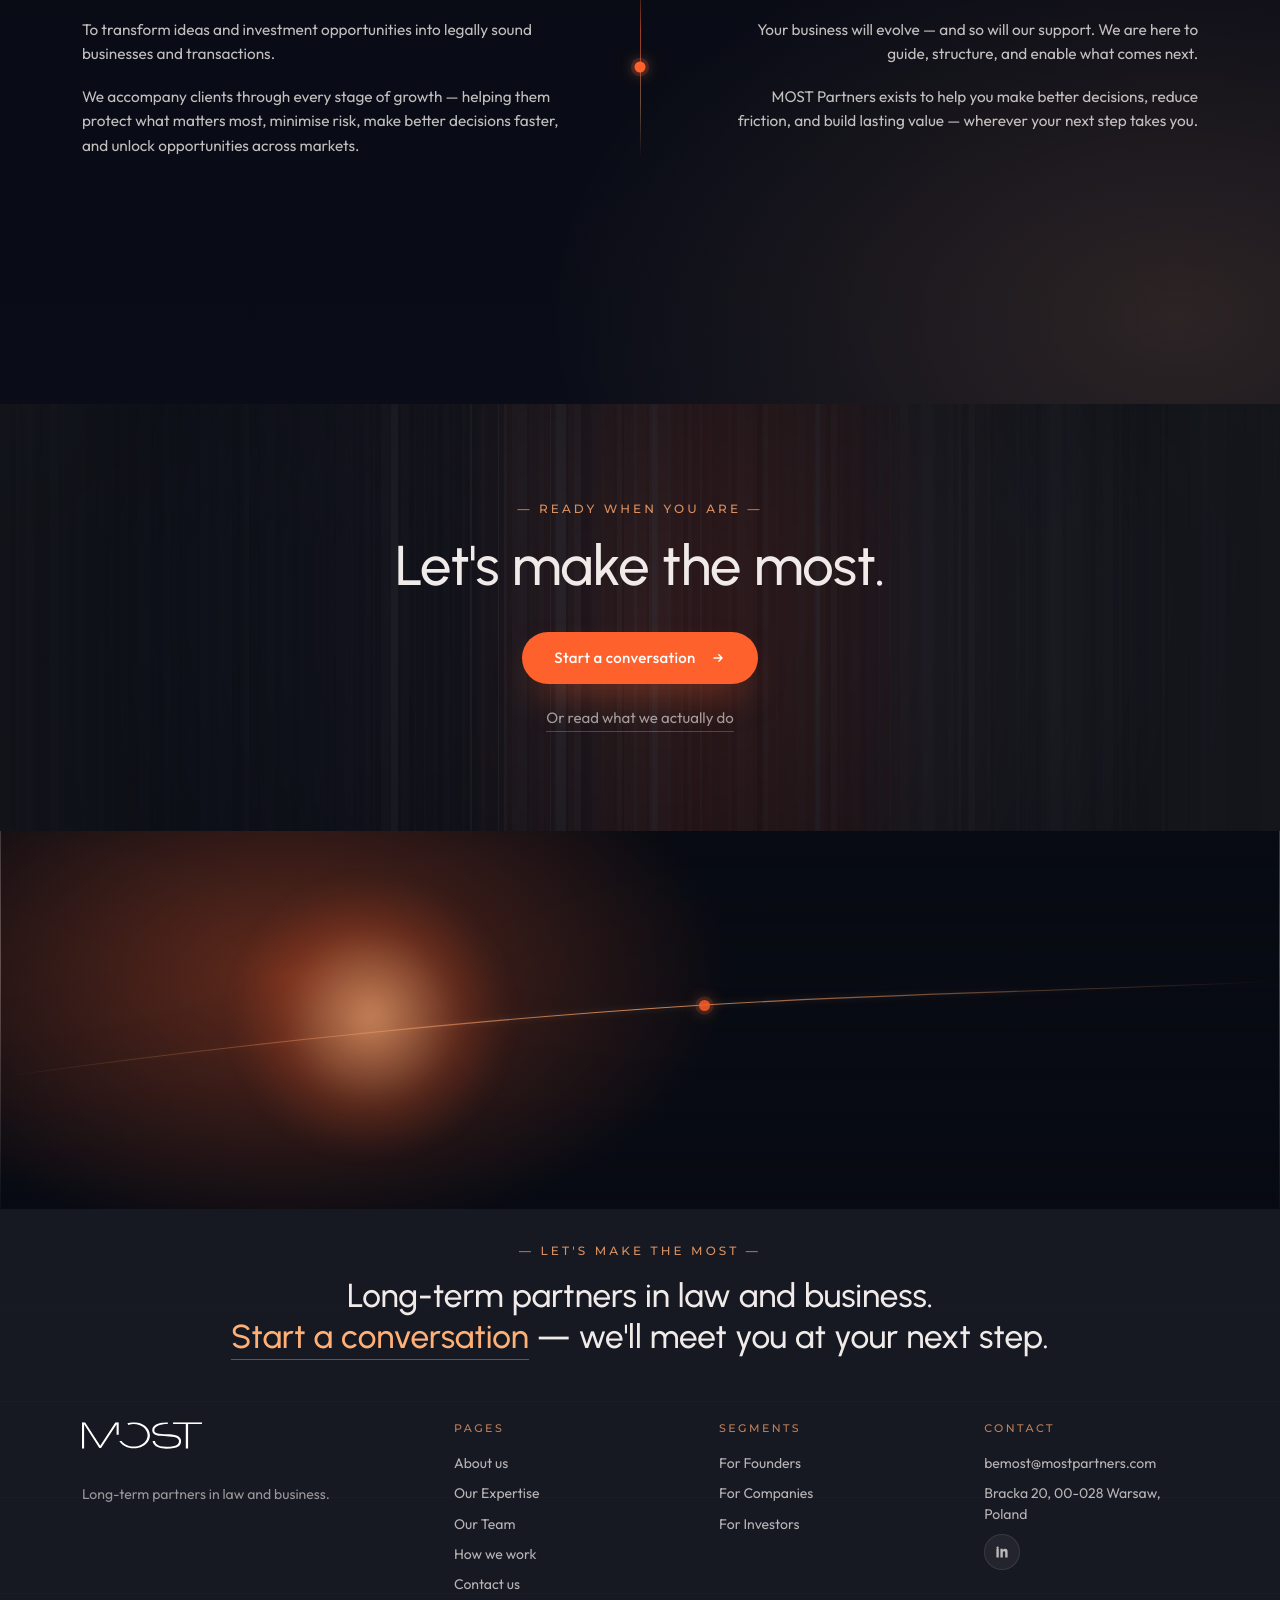
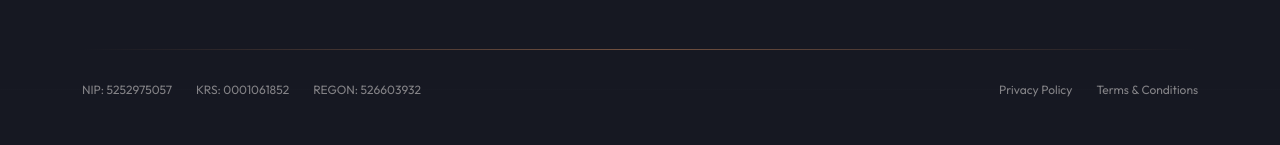
==== commit 1ca8875e: "Sync labelled triangulation from most Co-Authored-By: Claude Opus 5 <noreply@anthropic.com> Claude-S" ====
--- a/about-us.html
+++ b/about-us.html
@@ -154,12 +154,15 @@
           <p>We combine legal expertise, multijurisdictional experience in Europe, the US, and the UK, and an investment-driven understanding of how companies raise capital, hire, scale, and make strategic&nbsp;decisions.</p>
           <p>This lets us advise on cross-border matters with a perspective that strengthens decision-making, reduces friction, and supports momentum at every stage of&nbsp;growth.</p>
         </div>
-        <div class="perspective__triangulation" aria-hidden="true">
-          <svg viewBox="0 0 400 200" preserveAspectRatio="xMidYMid meet">
+        <div class="perspective__triangulation">
+          <svg viewBox="0 0 400 200" preserveAspectRatio="xMidYMid meet" aria-hidden="true">
             <path class="tri-edge" d="M80 160 L 200 40 L 320 160" />
             <path class="tri-base" d="M80 160 H 320" />
           </svg>
-          <span></span><span></span><span></span>
+          <span aria-hidden="true"></span><span aria-hidden="true"></span><span aria-hidden="true"></span>
+          <b>legal expertise</b>
+          <b>investment-driven</b>
+          <b>multijurisdictional</b>
         </div>
       </section>
 
--- a/styles.css
+++ b/styles.css
@@ -1934,9 +1934,45 @@
   box-shadow: var(--marker-shadow);
 }
 
-.perspective__triangulation span:nth-child(2) { left: 20%; top: 80%; }
-.perspective__triangulation span:nth-child(3) { left: 80%; top: 80%; }
-.perspective__triangulation span:nth-child(4) { left: 50%; top: 20%; }
+.perspective__triangulation span:nth-of-type(1) { left: 20%; top: 80%; }
+.perspective__triangulation span:nth-of-type(2) { left: 80%; top: 80%; }
+.perspective__triangulation span:nth-of-type(3) { left: 50%; top: 20%; }
+
+/* The diagram triangulates the three things the paragraph above it names.
+   Unlabelled it was three dots and a triangle. */
+.perspective__triangulation b {
+  position: absolute;
+  color: rgba(240, 235, 233, 0.55);
+  font: 500 10px / 1.3 "Montserrat", system-ui, sans-serif;
+  letter-spacing: 0.22em;
+  text-transform: uppercase;
+  white-space: nowrap;
+}
+
+.perspective__triangulation b:nth-of-type(1) {
+  left: 20%;
+  top: 80%;
+  transform: translate(-50%, 18px);
+}
+
+.perspective__triangulation b:nth-of-type(2) {
+  left: 80%;
+  top: 80%;
+  transform: translate(-50%, 18px);
+}
+
+.perspective__triangulation b:nth-of-type(3) {
+  left: 50%;
+  top: 20%;
+  transform: translate(-50%, calc(-100% - 16px));
+}
+
+@media (max-width: 720px) {
+  .perspective__triangulation b {
+    font-size: 9px;
+    letter-spacing: 0.14em;
+  }
+}
 
 @media (max-width: 720px) {
   .perspective__pillars {
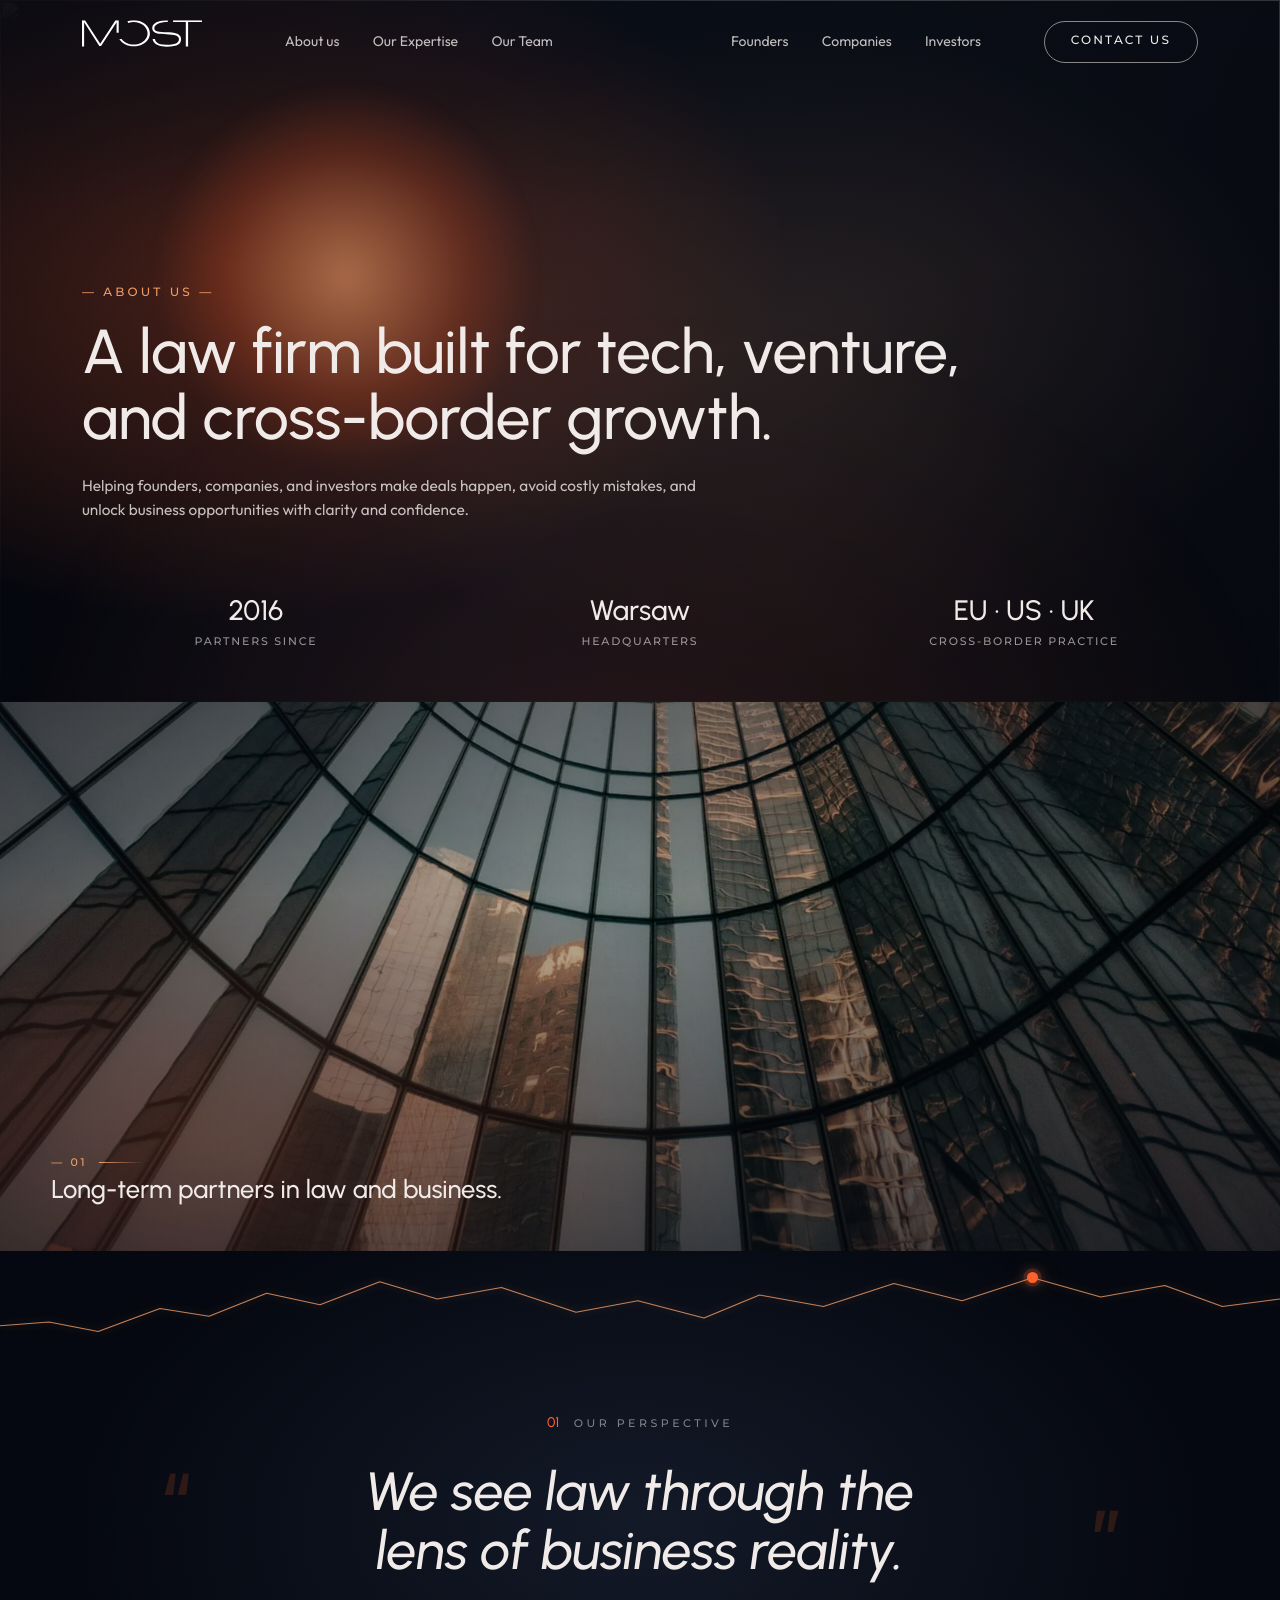
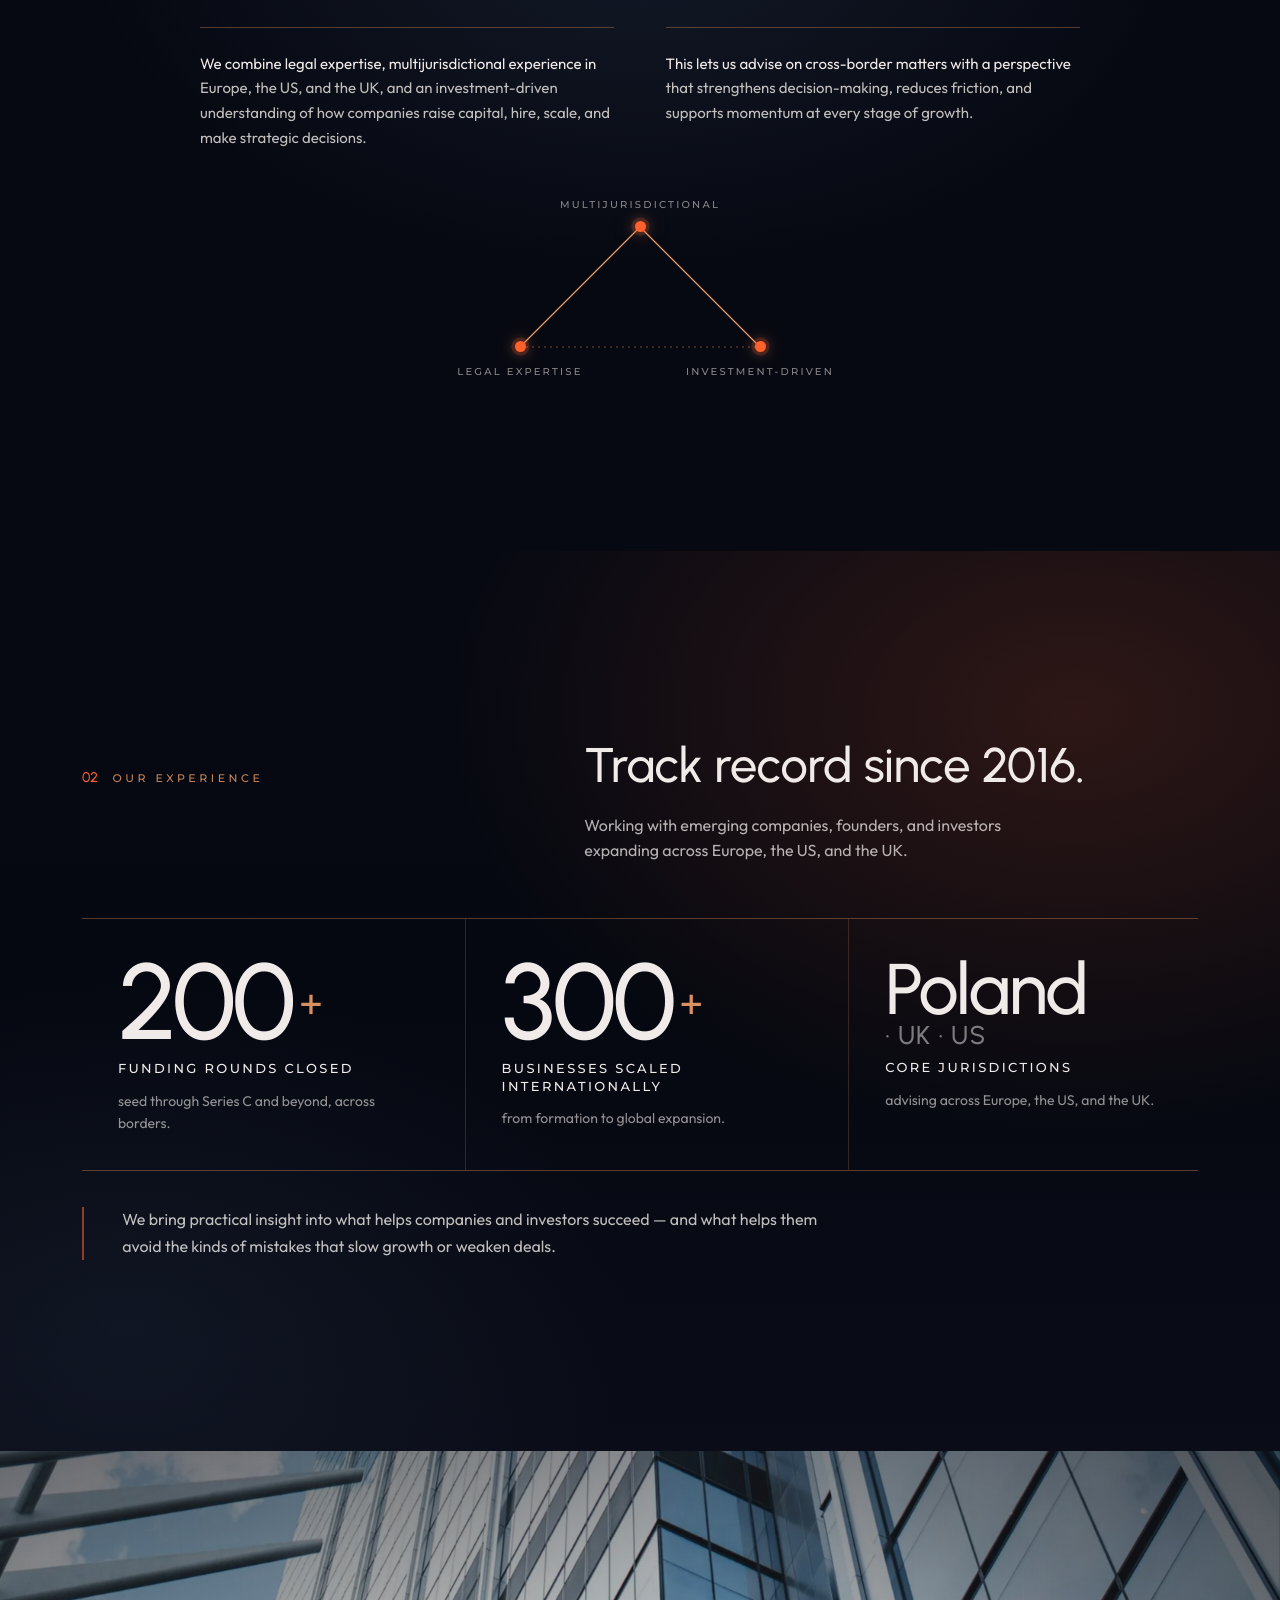
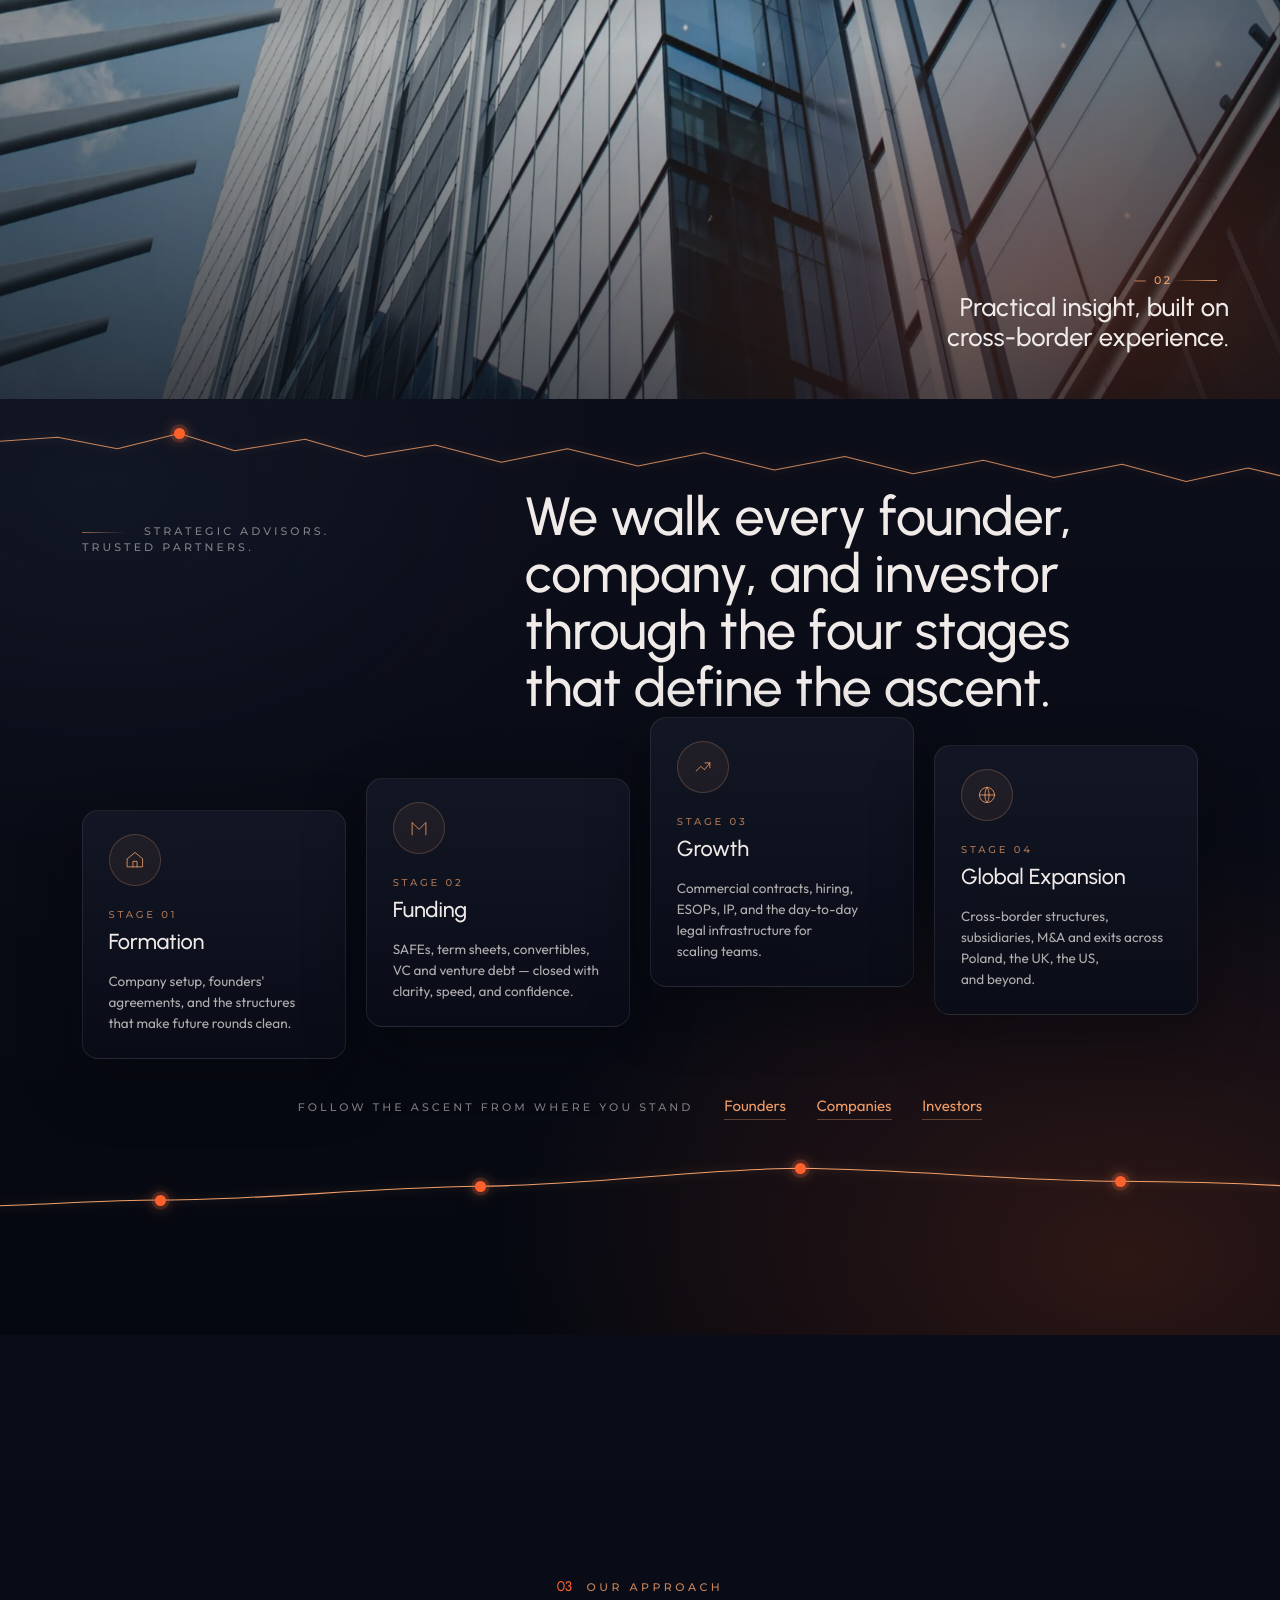
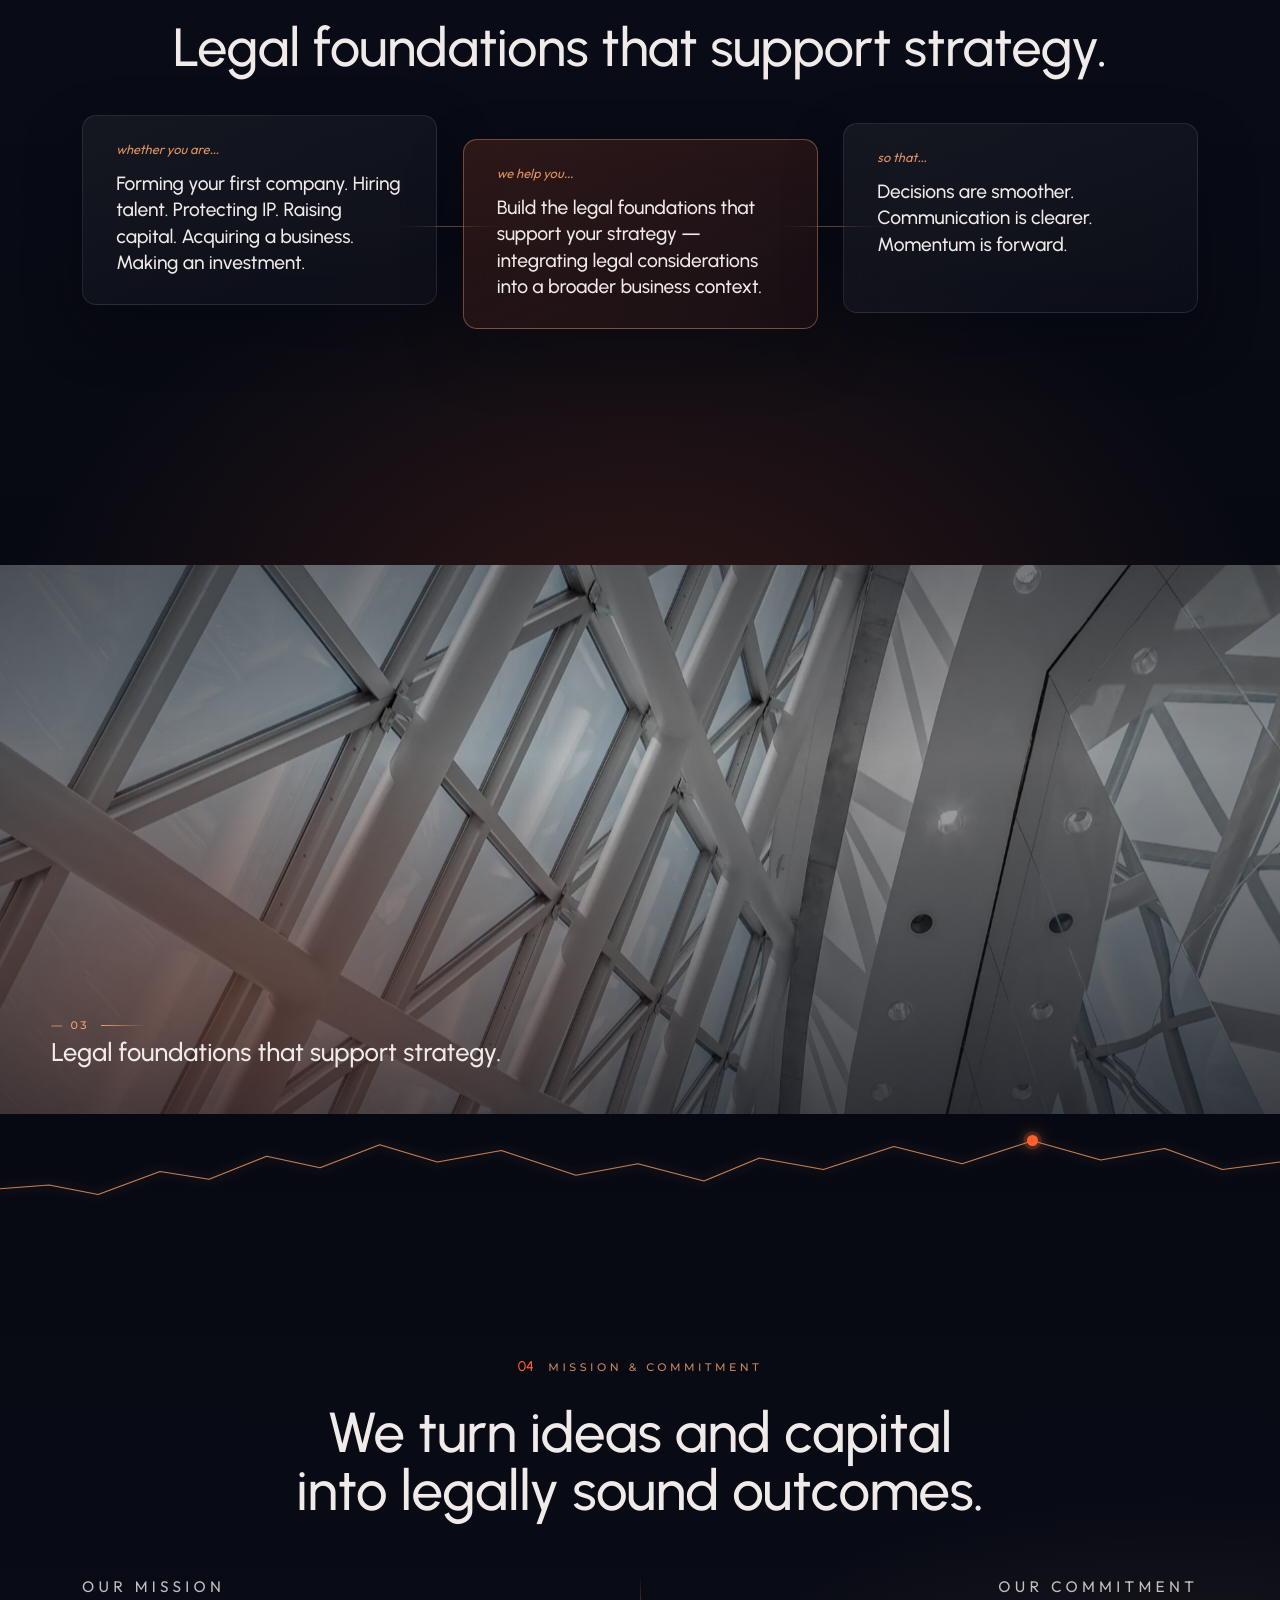
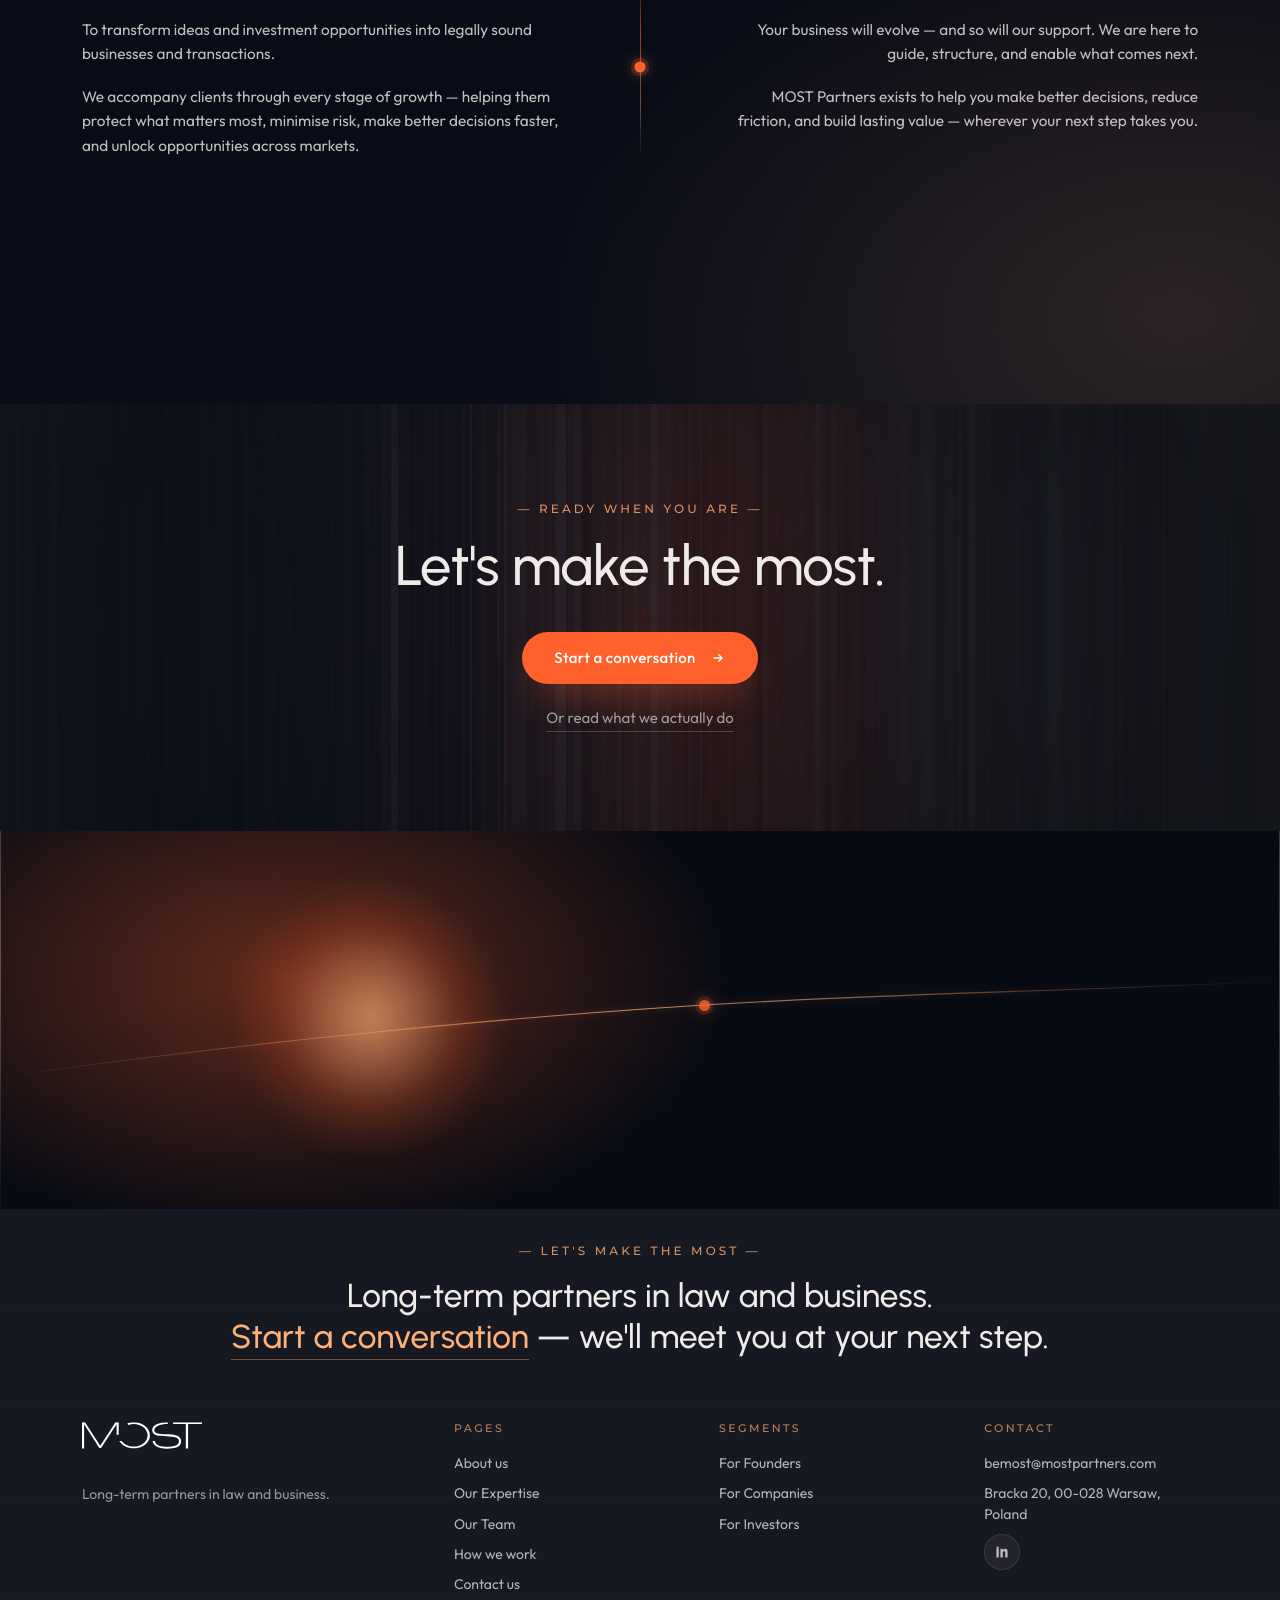
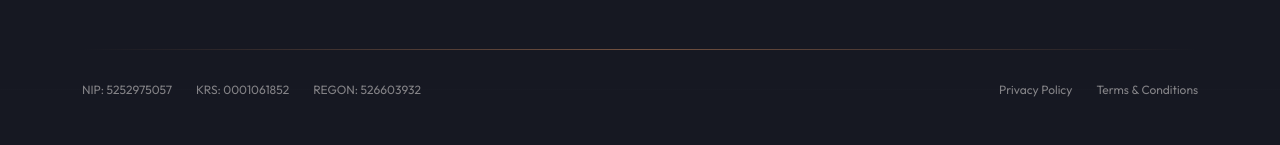
==== commit 8fe6cd87: "Sync the unified wanderers/mountain closing from most Co-Authored-By: Claude Opus 5 <noreply@anthrop" ====
--- a/about-us.html
+++ b/about-us.html
@@ -389,6 +389,9 @@
         </defs>
         <path d="M0 200 C 320 140, 640 100, 880 80 S 1280 60, 1600 40" stroke="url(#footerTrailGrad)" fill="none" />
       </svg>
+      <div class="footer-summit__climbers" aria-hidden="true">
+        <img src="climbers.svg" alt="" loading="lazy" decoding="async" />
+      </div>
       <span class="footer-summit__dot" aria-hidden="true"></span>
     </div>
 
--- a/styles.css
+++ b/styles.css
@@ -5661,6 +5661,28 @@
   border-radius: 50%;
   background: radial-gradient(circle at 50% 50%, rgba(255, 176, 119, 0.7), rgba(255, 97, 44, 0.18) 45%, transparent 70%);
   filter: blur(10px);
+}
+
+/* The wanderers are the motif that ties the closings together, so the summit
+   band carries them the way the grow band does. They stand on the ridge, to
+   the left of the trail's marker, small enough to read as figures in a
+   landscape rather than as an illustration. */
+.footer-summit__climbers {
+  position: absolute;
+  z-index: 3;
+  /* standing on the trail, just short of its marker - anchored to the same
+     trail box the marker uses, so nobody re-derives where the path is. At
+     44% the curve sits about 0.6 of the box above its foot. */
+  left: 44%;
+  bottom: calc(var(--fs-trail-bottom) + var(--fs-trail-h) * 0.6);
+  width: clamp(78px, 8.5vw, 124px);
+  opacity: 0.9;
+  pointer-events: none;
+}
+
+.footer-summit__climbers img {
+  width: 100%;
+  height: auto;
 }
 
 .footer-summit__ridge {
@@ -7375,626 +7397,282 @@
   padding-top: clamp(48px, 7vh, 80px);
 }
 
-/* ---------- CONTACT PAGE ---------- */
+/* ============ CONTACT PAGE ============
+   Laid out to the Figma frame "Contact - Desktop": the channels sit in the
+   hero under the heading with the LinkedIn badge below them, a 2px rail runs
+   down the left edge from a ring marker and crosses into the band below, and
+   the form sits on the cream surface - heading left, single column of fields
+   right, full-width dark submit. The shell is the site's own page-hero and
+   its type scale; only the arrangement comes from the frame. */
 
 .contact-page {
   background: var(--navy-deep);
   color: var(--light);
 }
 
-.contact-hero {
-  position: relative;
-  padding: clamp(140px, 22vh, 240px) var(--container-x) clamp(60px, 8vh, 100px);
-  background: var(--navy-deep);
-  overflow: hidden;
-  isolation: isolate;
-}
-
-.contact-hero__bg {
-  position: absolute;
-  inset: 0;
-  z-index: 0;
-}
-
-.contact-hero__photo {
-  position: absolute;
-  inset: 0;
-  width: 100%;
-  height: 100%;
-  object-fit: cover;
-  filter: saturate(0.95) brightness(0.62);
-}
-
-.contact-hero__wash {
-  position: absolute;
-  inset: 0;
-  background:
-    radial-gradient(900px 540px at 78% 26%, rgba(255, 97, 44, 0.42), transparent 70%),
-    linear-gradient(180deg, rgba(8, 11, 19, 0.45) 0%, rgba(8, 11, 19, 0.95) 100%);
-}
-
-.contact-hero__ridge {
-  position: absolute;
-  left: 0;
-  right: 0;
+/* ---------- THE LEFT RAIL ---------- */
+
+/* Figma puts it at x=75 of 1440, just outside the content column; deriving it
+   from the container keeps that relationship at every width. */
+.contact-rail {
+  position: absolute;
+  top: calc(var(--nav-height) + clamp(8px, 1.4vh, 18px));
   bottom: 0;
-  z-index: 1;
+  left: max(16px, calc(var(--container-x) - clamp(12px, 1.2vw, 18px)));
+  width: var(--rail-width);
+  z-index: 4;
+  background: linear-gradient(180deg, var(--orange), rgba(255, 97, 44, 0.55));
   pointer-events: none;
-  line-height: 0;
-}
-
-.contact-hero__ridge img {
-  width: 100%;
-  height: auto;
-  opacity: 0.88;
-  filter: drop-shadow(0 -8px 24px rgba(0, 0, 0, 0.5));
-}
-
-.contact-hero__climber {
-  position: absolute;
-  right: 24%;
-  bottom: 12%;
-  z-index: 2;
-  width: clamp(80px, 9vw, 130px);
+}
+
+/* the ring the rail hangs from */
+.contact-rail::before {
+  content: "";
+  position: absolute;
+  top: 0;
+  left: 50%;
+  width: 14px;
+  height: 14px;
+  border: 2px solid var(--orange);
+  border-radius: 50%;
+  background: transparent;
+  transform: translate(-50%, -50%);
+}
+
+/* and its 80px continuation past the seam, per the frame */
+.contact-band::before {
+  content: "";
+  position: absolute;
+  top: 0;
+  left: max(16px, calc(var(--container-x) - clamp(12px, 1.2vw, 18px)));
+  width: var(--rail-width);
+  height: clamp(48px, 5.6vw, 80px);
+  background: linear-gradient(180deg, rgba(255, 97, 44, 0.55), transparent);
   pointer-events: none;
-  opacity: 0.9;
-}
-
-.contact-hero__climber img {
-  width: 100%;
-  height: auto;
-}
-
-.contact-hero__sun {
-  position: absolute;
-  top: 18%;
-  right: 18%;
-  width: clamp(200px, 24vw, 340px);
-  height: clamp(200px, 24vw, 340px);
+}
+
+/* ---------- HERO CHANNELS ---------- */
+
+.contact-channels {
+  list-style: none;
+  margin: clamp(30px, 4.4vh, 52px) 0 0;
+  padding: 0;
+  display: grid;
+  gap: clamp(18px, 2.6vh, 28px);
+  justify-items: start;
+}
+
+.contact-channels__item {
+  display: grid;
+  grid-template-columns: 24px auto;
+  column-gap: 12px;
+  align-items: start;
+}
+
+.contact-channels__icon {
+  width: 24px;
+  height: 24px;
+  margin-top: 2px;
+  color: rgba(255, 168, 110, 0.9);
+}
+
+.contact-channels__body {
+  min-width: 0;
+}
+
+.contact-channels__label {
+  display: block;
+  color: var(--light);
+  font: 500 clamp(16px, 1.35vw, 20px) / 1.35 "Urbanist", system-ui, sans-serif;
+}
+
+.contact-channels__value {
+  display: block;
+  margin-top: 3px;
+  color: rgba(240, 235, 233, 0.76);
+  font: 400 clamp(14px, 1.05vw, 16px) / 1.5 "Outfit", system-ui, sans-serif;
+}
+
+a.contact-channels__value {
+  text-decoration: underline;
+  text-decoration-thickness: 1px;
+  text-underline-offset: 4px;
+  text-decoration-color: rgba(255, 168, 110, 0.34);
+  transition: color 220ms ease, text-decoration-color 220ms ease;
+}
+
+a.contact-channels__value:hover,
+a.contact-channels__value:focus-visible {
+  color: rgba(255, 168, 110, 0.95);
+  text-decoration-color: rgba(255, 168, 110, 0.9);
+}
+
+.contact-social {
+  display: grid;
+  place-items: center;
+  width: 32px;
+  height: 32px;
+  margin-top: clamp(34px, 6vh, 64px);
   border-radius: 50%;
-  background: radial-gradient(circle at 50% 50%, rgba(255, 176, 119, 0.55), rgba(255, 97, 44, 0.18) 45%, transparent 70%);
-  filter: blur(10px);
-  z-index: 1;
-}
-
-.contact-hero__content {
-  position: relative;
-  z-index: 3;
-  max-width: 720px;
-}
-
-.contact-hero__eyebrow {
-  margin: 0 0 22px;
-  color: rgba(255, 168, 110, 0.92);
-  font: 500 12px / 1.2 "Montserrat", system-ui, sans-serif;
-  letter-spacing: 0.26em;
-  text-transform: uppercase;
-}
-
-.contact-hero__title {
-  margin: 0 0 22px;
+  background: rgba(8, 11, 19, 0.72);
+  border: 1px solid rgba(240, 235, 233, 0.16);
   color: var(--light);
-  font: 500 clamp(34px, 5.4vw, 68px) / 1.05 "Urbanist", system-ui, sans-serif;
-  letter-spacing: -0.01em;
-  text-wrap: balance;
-}
-
-.contact-hero__lede {
+  transition: background 220ms ease, border-color 220ms ease, transform 220ms ease;
+}
+
+.contact-social svg {
+  width: 18px;
+  height: 18px;
+}
+
+.contact-social:hover,
+.contact-social:focus-visible {
+  background: var(--orange);
+  border-color: transparent;
+  transform: translateY(-2px);
+}
+
+/* ---------- FORM BAND ---------- */
+
+.contact-band {
+  position: relative;
+  padding: clamp(64px, 8vh, 96px) var(--container-x) clamp(72px, 9vh, 110px);
+  background: #f0ebe9;
+  color: #1c1419;
+}
+
+/* Figma sets the two columns at 520 and 400 with the form flush right; the
+   ratio is what matters, so they hold their widths and the gap absorbs the
+   difference. */
+.contact-band__inner {
+  width: fit-content;
+  max-width: 100%;
+  margin: 0 auto;
+  display: grid;
+  grid-template-columns: minmax(0, 520px) minmax(0, 400px);
+  gap: clamp(48px, 6vw, 88px);
+  align-items: start;
+}
+
+.contact-band__title {
   margin: 0;
-  max-width: 540px;
-  color: var(--light-80);
-  font: 400 clamp(15px, 1.2vw, 18px) / 1.6 "Outfit", system-ui, sans-serif;
-}
-
-.contact-grid {
-  padding: clamp(80px, 11vh, 140px) var(--container-x);
-  display: grid;
-  grid-template-columns: minmax(0, 1fr) minmax(0, 1.3fr);
-  gap: clamp(40px, 6vw, 96px);
-  max-width: 1240px;
-  margin-inline: auto;
-  align-items: start;
-}
-
-.contact-grid__details {
-  position: relative;
-}
-
-.contact-grid__eyebrow {
-  margin: 0 0 22px;
-  color: rgba(255, 168, 110, 0.84);
-  font: 500 12px / 1.2 "Montserrat", system-ui, sans-serif;
-  letter-spacing: 0.24em;
-  text-transform: uppercase;
-}
-
-.contact-grid__title {
-  margin: 0 0 22px;
-  color: var(--light);
-  font: 500 clamp(28px, 3.4vw, 44px) / 1.1 "Urbanist", system-ui, sans-serif;
+  color: #1c1419;
+  font: 500 clamp(26px, 2.6vw, 38px) / 1.2 "Urbanist", system-ui, sans-serif;
   letter-spacing: -0.005em;
   text-wrap: balance;
 }
 
-.contact-grid__lede {
-  margin: 0 0 32px;
-  color: var(--light-80);
-  font: 400 15px / 1.6 "Outfit", system-ui, sans-serif;
-}
-
-.contact-grid__channels {
-  list-style: none;
+.contact-form {
+  display: grid;
+  gap: clamp(18px, 2.4vh, 28px);
+}
+
+/* The frame labels each field inside the line rather than above it, so the
+   visible text is a placeholder and the accessible name comes from a label
+   that is there for assistive tech only. */
+.contact-form__field {
   margin: 0;
-  padding: 0;
-  display: flex;
-  flex-direction: column;
-  gap: 18px;
-}
-
-.contact-grid__channels li {
-  display: grid;
-  grid-template-columns: 96px minmax(0, 1fr);
-  gap: 12px;
-  padding: 14px 0;
-  border-top: 1px solid rgba(240, 235, 233, 0.08);
-}
-
-.contact-grid__channels li:last-child {
-  border-bottom: 1px solid rgba(240, 235, 233, 0.08);
-}
-
-.contact-grid__channel-label {
-  color: rgba(255, 168, 110, 0.84);
-  font: 500 11px / 1.4 "Montserrat", system-ui, sans-serif;
-  letter-spacing: 0.22em;
-  text-transform: uppercase;
-}
-
-.contact-grid__channels a {
-  color: var(--light);
-  border-bottom: 1px solid transparent;
-  transition: color 200ms ease, border-color 200ms ease;
-}
-
-.contact-grid__channels a:hover {
-  color: var(--orange-soft);
-  border-bottom-color: rgba(255, 168, 110, 0.4);
-}
-
-.contact-grid__details-trail {
-  margin-top: 40px;
-  max-width: 340px;
-  opacity: 0.7;
-}
-
-.contact-grid__details-trail svg {
-  width: 100%;
-  height: auto;
-}
-
-.contact-form {
-  display: flex;
-  flex-direction: column;
-  gap: clamp(20px, 2.6vh, 28px);
-  padding: clamp(32px, 4vh, 48px);
-  background:
-    radial-gradient(520px 360px at 100% 0%, rgba(255, 97, 44, 0.08), transparent 70%),
-    rgba(240, 235, 233, 0.035);
-  border: 1px solid rgba(240, 235, 233, 0.1);
-  border-radius: 16px;
-}
-
-.contact-form__title {
-  margin: 0 0 8px;
-  color: var(--light);
-  font: 500 clamp(22px, 2.4vw, 28px) / 1.2 "Urbanist", system-ui, sans-serif;
-  letter-spacing: -0.005em;
-}
-
-.contact-form__row--split {
-  display: grid;
-  grid-template-columns: 1fr 1fr;
-  gap: clamp(16px, 2vw, 20px);
-}
-
-.contact-form__field {
-  display: flex;
-  flex-direction: column;
-  gap: 8px;
-}
-
-.contact-form__label {
-  color: rgba(240, 235, 233, 0.7);
-  font: 500 11px / 1.2 "Montserrat", system-ui, sans-serif;
-  letter-spacing: 0.22em;
-  text-transform: uppercase;
-}
-
-.contact-form__optional {
-  text-transform: none;
-  letter-spacing: 0;
-  color: rgba(240, 235, 233, 0.4);
-  font-size: 12px;
 }
 
 .contact-form__field input,
 .contact-form__field textarea {
-  padding: 14px 16px;
-  background: rgba(8, 11, 19, 0.5);
-  border: 1px solid rgba(240, 235, 233, 0.14);
-  border-radius: 10px;
-  color: var(--light);
-  font: 400 15px / 1.5 "Outfit", system-ui, sans-serif;
+  width: 100%;
+  padding: 4px 0 10px;
+  background: transparent;
+  border: 0;
+  border-bottom: 1px solid rgba(28, 20, 25, 0.28);
+  border-radius: 0;
+  color: #1c1419;
+  font: 400 16px / 1.5 "Outfit", system-ui, sans-serif;
+  transition: border-color 220ms ease;
+}
+
+.contact-form__field textarea {
   resize: vertical;
-  transition: border-color 200ms ease, background 200ms ease;
+  min-height: 84px;
+}
+
+.contact-form__field input::placeholder,
+.contact-form__field textarea::placeholder {
+  color: rgba(28, 20, 25, 0.5);
+  opacity: 1;
+}
+
+.contact-form__field input:hover,
+.contact-form__field textarea:hover {
+  border-bottom-color: rgba(28, 20, 25, 0.5);
 }
 
 .contact-form__field input:focus,
 .contact-form__field textarea:focus {
   outline: none;
-  border-color: var(--orange-soft);
-  background: rgba(8, 11, 19, 0.7);
-}
-
-.contact-form__field textarea {
-  min-height: 140px;
-}
-
-.contact-form__chips {
-  display: flex;
-  flex-wrap: wrap;
-  gap: 8px;
-  padding: 6px 0;
-}
-
-.contact-form__chip {
-  position: relative;
-  display: inline-flex;
-  cursor: pointer;
-}
-
-.contact-form__chip input {
-  position: absolute;
-  inset: 0;
-  opacity: 0;
-  cursor: pointer;
-}
-
-.contact-form__chip span {
-  display: inline-flex;
-  align-items: center;
-  padding: 9px 14px;
-  background: rgba(240, 235, 233, 0.05);
-  border: 1px solid rgba(240, 235, 233, 0.12);
-  border-radius: 999px;
-  color: var(--light-80);
-  font: 400 13px / 1 "Outfit", system-ui, sans-serif;
-  transition: background 180ms ease, border-color 180ms ease, color 180ms ease;
-}
-
-.contact-form__chip:hover span {
-  border-color: rgba(255, 168, 110, 0.4);
-  color: var(--light);
-}
-
-.contact-form__chip input:checked + span {
-  background: rgba(255, 97, 44, 0.18);
-  border-color: var(--orange);
-  color: var(--light);
-}
-
-.contact-form__foot {
-  display: grid;
-  grid-template-columns: minmax(0, 1fr) auto;
-  align-items: center;
-  gap: 20px;
-  padding-top: 8px;
-}
-
-.contact-form__privacy {
-  margin: 0;
-  color: rgba(240, 235, 233, 0.5);
-  font: 400 12px / 1.5 "Outfit", system-ui, sans-serif;
-}
-
-.contact-form__privacy a {
-  color: var(--light-80);
-  border-bottom: 1px solid rgba(240, 235, 233, 0.3);
-  transition: color 200ms ease;
-}
-
-.contact-form__privacy a:hover {
-  color: var(--orange-soft);
+  border-bottom-color: var(--orange);
+}
+
+.contact-form__field input:focus-visible,
+.contact-form__field textarea:focus-visible {
+  outline: 2px solid rgba(255, 97, 44, 0.5);
+  outline-offset: 4px;
 }
 
 .contact-form__submit {
-  display: inline-flex;
-  align-items: center;
-  gap: 12px;
-  padding: 14px 28px;
-  background: var(--orange);
-  color: #fff;
+  width: 100%;
+  margin-top: clamp(10px, 1.6vh, 20px);
+  padding: 15px 24px;
+  background: var(--navy-deep);
   border: 0;
   border-radius: 999px;
-  font: 500 14px / 1 "Outfit", system-ui, sans-serif;
-  letter-spacing: 0.04em;
+  color: var(--light);
+  font: 500 13px / 1 "Montserrat", system-ui, sans-serif;
+  letter-spacing: 0.22em;
   text-transform: uppercase;
   cursor: pointer;
   transition: background 220ms ease, transform 220ms ease, box-shadow 220ms ease;
-  box-shadow: 0 18px 40px -16px rgba(255, 97, 44, 0.6);
-}
-
-.contact-form__submit svg {
-  width: 14px;
-  height: 14px;
-}
-
-.contact-form__submit:hover {
-  background: #ff7748;
+}
+
+.contact-form__submit:not(:disabled):hover {
+  background: #1c2436;
   transform: translateY(-2px);
+  box-shadow: 0 18px 36px -18px rgba(8, 11, 19, 0.7);
+}
+
+.contact-form__submit:disabled {
+  background: rgba(28, 20, 25, 0.32);
+  cursor: default;
+  transform: none;
+  box-shadow: none;
 }
 
 .contact-form__success {
   margin: 0;
-  padding: 14px 18px;
-  background: rgba(255, 168, 110, 0.12);
-  border: 1px solid rgba(255, 168, 110, 0.4);
-  border-radius: 10px;
-  color: var(--orange-soft);
-  font: 400 14px / 1.5 "Outfit", system-ui, sans-serif;
-}
-
-.page--contact .footer-summit {
-  display: none;
+  color: #7a3418;
+  font: 400 14.5px / 1.55 "Outfit", system-ui, sans-serif;
+  text-wrap: pretty;
+}
+
+.contact-form__success:focus {
+  outline: none;
 }
 
 .page--contact .site-footer {
   margin-top: 0;
 }
 
-.contact-page {
-  background: var(--light);
-}
-
-.contact-hero {
-  min-height: clamp(500px, 62vh, 660px);
-  padding: clamp(108px, 15vh, 150px) var(--container-x) clamp(120px, 15vh, 170px);
-}
-
-.contact-hero__photo {
-  filter: saturate(0.96) brightness(0.74);
-  transform: scale(1.03);
-}
-
-.contact-hero__wash {
-  background:
-    radial-gradient(760px 500px at 78% 22%, rgba(255, 97, 44, 0.58), transparent 66%),
-    linear-gradient(100deg, rgba(34, 42, 65, 0.86) 0%, rgba(106, 110, 134, 0.54) 43%, rgba(255, 97, 44, 0.5) 100%),
-    linear-gradient(180deg, rgba(8, 11, 19, 0.18) 0%, rgba(8, 11, 19, 0.28) 58%, rgba(8, 11, 19, 0.08) 100%);
-}
-
-.contact-hero__ridge {
-  left: -2%;
-  right: -2%;
-  bottom: clamp(-250px, -25vw, -90px);
-  transform: none;
-}
-
-.contact-hero__ridge img {
-  display: block;
-  width: 104%;
-  margin-left: -2%;
-  opacity: 0.98;
-  filter: none;
-}
-
-.contact-hero__climber {
-  display: none;
-}
-
-.contact-hero__sun {
-  top: auto;
-  right: 15%;
-  bottom: clamp(46px, 9vh, 110px);
-  width: clamp(260px, 33vw, 520px);
-  height: clamp(260px, 33vw, 520px);
-  background: radial-gradient(circle at 50% 50%, rgba(255, 196, 150, 0.28), rgba(255, 97, 44, 0.12) 44%, transparent 72%);
-  filter: blur(26px);
-  opacity: 0.72;
-  z-index: 0;
-  animation: hero-sun-breathe 9s cubic-bezier(0.45, 0, 0.55, 1) infinite;
-  transform-origin: center center;
-  will-change: transform, opacity;
-}
-
-.contact-hero__content {
-  max-width: 440px;
-}
-
-.contact-hero__eyebrow {
-  margin-bottom: 12px;
-  color: rgba(255, 255, 255, 0.78);
-  font: 500 13px / 1.2 "Outfit", system-ui, sans-serif;
-  letter-spacing: 0;
-  text-transform: uppercase;
-}
-
-.contact-hero__title {
-  max-width: 430px;
-  margin-bottom: 28px;
-  font-size: clamp(34px, 4.15vw, 58px);
-  line-height: 0.98;
-  letter-spacing: 0;
-}
-
-.contact-hero__channels {
-  list-style: none;
-  margin: 0;
-  padding: 0;
-  display: grid;
-  gap: 18px;
-}
-
-.contact-hero__channels li {
-  display: grid;
-  grid-template-columns: 22px minmax(0, 1fr);
-  gap: 12px;
-  align-items: start;
-  color: rgba(255, 255, 255, 0.78);
-  font: 400 14px / 1.35 "Outfit", system-ui, sans-serif;
-}
-
-.contact-hero__channels svg {
-  width: 17px;
-  height: 17px;
-  margin-top: 2px;
-  color: #fff;
-}
-
-.contact-hero__channels strong,
-.contact-hero__channels a {
-  display: block;
-}
-
-.contact-hero__channels strong {
-  margin-bottom: 4px;
-  color: #fff;
-  font-weight: 500;
-}
-
-.contact-hero__channels a {
-  color: rgba(255, 255, 255, 0.78);
-}
-
-.contact-hero__social {
-  display: inline-grid;
-  place-items: center;
-  width: 22px;
-  height: 22px;
-  margin-top: clamp(86px, 13vh, 150px);
-  border-radius: 50%;
-  background: rgba(8, 11, 19, 0.78);
-  color: #fff;
-}
-
-.contact-hero__social svg {
-  width: 13px;
-  height: 13px;
-}
-
-.contact-grid {
-  max-width: none;
-  margin: 0;
-  padding: clamp(54px, 7vh, 78px) var(--container-x) clamp(56px, 7.5vh, 86px);
-  grid-template-columns: minmax(220px, 0.82fr) minmax(320px, 1fr);
-  gap: clamp(52px, 8vw, 138px);
-  background: var(--light);
-  color: var(--navy);
-}
-
-.contact-grid__details {
-  max-width: 380px;
-}
-
-.contact-grid__title {
-  margin: 0;
-  color: var(--navy);
-  font: 500 clamp(20px, 2vw, 28px) / 1.18 "Urbanist", system-ui, sans-serif;
-  letter-spacing: 0;
-}
-
-.contact-form {
-  width: min(100%, 520px);
-  gap: 13px;
-  padding: 0;
-  background: transparent;
-  border: 0;
-  border-radius: 0;
-}
-
-.contact-form__title {
-  position: absolute;
-  width: 1px;
-  height: 1px;
-  overflow: hidden;
-  clip: rect(0 0 0 0);
-  white-space: nowrap;
-}
-
-.contact-form__field {
-  gap: 0;
-}
-
-.contact-form__label {
-  color: rgba(22, 24, 34, 0.52);
-  font: 400 11px / 1 "Outfit", system-ui, sans-serif;
-  letter-spacing: 0;
-  text-transform: none;
-  transform: translateY(18px);
-  pointer-events: none;
-}
-
-.contact-form__field input,
-.contact-form__field textarea {
-  padding: 18px 0 7px;
-  min-height: 40px;
-  background: transparent;
-  border: 0;
-  border-bottom: 1px solid rgba(22, 24, 34, 0.38);
-  border-radius: 0;
-  color: var(--navy);
-  font: 400 15px / 1.35 "Outfit", system-ui, sans-serif;
-}
-
-.contact-form__field input:focus,
-.contact-form__field textarea:focus {
-  background: transparent;
-  border-color: var(--orange);
-}
-
-.contact-form__field textarea {
-  min-height: 74px;
-}
-
-.contact-form__foot {
-  display: block;
-  padding-top: 18px;
-}
-
-.contact-form__submit {
-  justify-content: center;
-  width: 100%;
-  max-width: 360px;
-  padding: 14px 28px;
-  background: var(--navy-deep);
-  color: #fff;
-  border-radius: 999px;
-  font: 500 11px / 1 "Montserrat", system-ui, sans-serif;
-  letter-spacing: 0.12em;
-  box-shadow: none;
-}
-
-.contact-form__submit:hover {
-  background: var(--orange);
-}
-
-.contact-form__success {
-  margin-top: 4px;
-  padding: 0;
-  background: transparent;
-  border: 0;
-  color: var(--navy);
-}
-
-@media (max-width: 980px) {
-  .contact-grid {
-    grid-template-columns: 1fr;
-  }
-  .contact-form__row--split {
-    grid-template-columns: 1fr;
-  }
-  .contact-form__foot {
-    grid-template-columns: 1fr;
+@media (max-width: 900px) {
+  .contact-band__inner {
+    width: 100%;
+    grid-template-columns: minmax(0, 1fr);
+    gap: clamp(28px, 4vh, 44px);
+  }
+  .contact-band__title {
+    max-width: none;
+  }
+}
+
+@media (prefers-reduced-motion: reduce) {
+  .contact-form__submit,
+  .contact-social {
+    transition: none;
   }
 }
 
@@ -8014,7 +7692,8 @@
 .page--audience {
   --aud-stage-top: #2a1e18;
   --aud-stage-bottom: #161822;
-  --aud-grid-line: rgba(var(--aud-accent-rgb), 0.08);
+  --aud-tint-rgb: 209, 126, 95;
+  --aud-grid-line: rgba(var(--aud-tint-rgb), 0.08);
   --aud-card-border: rgba(240, 235, 233, 0.1);
   --aud-card-bg: linear-gradient(180deg, rgba(240, 235, 233, 0.055), rgba(240, 235, 233, 0.015));
 }
@@ -8034,7 +7713,7 @@
 .page--audience .aud-expertise {
   color: var(--light);
   background:
-    radial-gradient(900px 600px at 12% 16%, rgba(var(--aud-accent-rgb), 0.2), transparent 70%),
+    radial-gradient(900px 600px at 12% 16%, rgba(var(--aud-tint-rgb), 0.2), transparent 70%),
     linear-gradient(180deg, var(--aud-stage-top) 0%, var(--aud-stage-bottom) 100%);
 }
 
@@ -8043,7 +7722,7 @@
   background-image:
     linear-gradient(var(--aud-grid-line) 1px, transparent 1px),
     linear-gradient(90deg, var(--aud-grid-line) 1px, transparent 1px),
-    radial-gradient(900px 600px at 12% 16%, rgba(var(--aud-accent-rgb), 0.2), transparent 70%),
+    radial-gradient(900px 600px at 12% 16%, rgba(var(--aud-tint-rgb), 0.2), transparent 70%),
     linear-gradient(180deg, var(--aud-stage-top) 0%, var(--aud-stage-bottom) 100%);
   background-size: 80px 80px, 80px 80px, auto, auto;
 }
@@ -8055,7 +7734,7 @@
   border: 0;
   border-radius: 0;
   background:
-    linear-gradient(78deg, transparent 0 110px, rgba(var(--aud-accent-rgb), 0.05) 110px 111px);
+    linear-gradient(78deg, transparent 0 110px, rgba(var(--aud-tint-rgb), 0.05) 110px 111px);
   opacity: 1;
   mask-image: radial-gradient(ellipse 80% 65% at 48% 42%, #000 0%, transparent 88%);
   -webkit-mask-image: radial-gradient(ellipse 80% 65% at 48% 42%, #000 0%, transparent 88%);
@@ -8138,7 +7817,7 @@
 .page--audience .aud-work {
   padding-block: clamp(88px, 12vh, 140px);
   background:
-    radial-gradient(760px 480px at 72% 8%, rgba(var(--aud-accent-rgb), 0.18), transparent 72%),
+    radial-gradient(760px 480px at 72% 8%, rgba(var(--aud-tint-rgb), 0.18), transparent 72%),
     linear-gradient(180deg, #161822 0%, var(--aud-stage-bottom) 100%);
 }
 
@@ -8239,7 +7918,7 @@
 .page--audience .aud-expertise {
   color: #1c1419;
   background:
-    linear-gradient(90deg, rgba(var(--aud-accent-rgb), 0.11) 0 1px, transparent 1px) 0 0 / 88px 88px,
+    linear-gradient(90deg, rgba(var(--aud-tint-rgb), 0.11) 0 1px, transparent 1px) 0 0 / 88px 88px,
     linear-gradient(180deg, #f8f4f1 0%, var(--light) 100%);
 }
 
@@ -8248,7 +7927,7 @@
   width: clamp(180px, 22vw, 330px);
   height: auto;
   aspect-ratio: 1;
-  border: 1px solid rgba(var(--aud-accent-rgb), 0.24);
+  border: 1px solid rgba(var(--aud-tint-rgb), 0.24);
   border-radius: 50%;
   background: transparent;
   opacity: 0.8;
@@ -8293,7 +7972,7 @@
   position: absolute;
   inset: 0;
   border-radius: inherit;
-  background: linear-gradient(145deg, rgba(var(--aud-accent-rgb), 0.12), transparent 58%);
+  background: linear-gradient(145deg, rgba(var(--aud-tint-rgb), 0.12), transparent 58%);
   opacity: 0;
   transition: opacity 0.35s ease;
   pointer-events: none;
@@ -8555,7 +8234,7 @@
   padding: clamp(86px, 11vh, 124px) max(var(--container-x), calc((100vw - 1360px) / 2));
   color: #1c1419;
   background:
-    linear-gradient(90deg, rgba(var(--aud-accent-rgb), 0.1) 0 1px, transparent 1px) 0 0 / 88px 88px,
+    linear-gradient(90deg, rgba(var(--aud-tint-rgb), 0.1) 0 1px, transparent 1px) 0 0 / 88px 88px,
     linear-gradient(180deg, #f8f4f1 0%, var(--light) 100%);
 }
 
@@ -8608,7 +8287,7 @@
   padding: clamp(92px, 12vh, 140px) max(var(--container-x), calc((100vw - 1360px) / 2));
   color: #1c1419;
   background:
-    linear-gradient(90deg, rgba(var(--aud-accent-rgb), 0.08) 0 1px, transparent 1px) 0 0 / 88px 88px,
+    linear-gradient(90deg, rgba(var(--aud-tint-rgb), 0.08) 0 1px, transparent 1px) 0 0 / 88px 88px,
     linear-gradient(180deg, var(--light) 0%, #faf6f3 100%);
 }
 
@@ -8732,19 +8411,29 @@
   color: var(--aud-accent);
 }
 
+/* Two tokens, not one. --aud-accent is what the eye reads as the accent -
+   the dots, the rails, the rules, the numbers - and on every audience page
+   that is the brand orange, the way the Figma frames draw it (sampled off
+   the Companies frame: #f86028 on the expertise trail). --aud-tint is the
+   page's own ground: the mauve, the slate, the warm, carried by the grids,
+   the washes and the card chrome. Collapsing the two is why Companies and
+   Investors measured 0.0% saturated orange across a whole page. */
 .page--founders {
-  --aud-accent: #d17e5f;
-  --aud-accent-rgb: 209, 126, 95;
+  --aud-accent: var(--orange);
+  --aud-accent-rgb: 255, 97, 44;
+  --aud-tint-rgb: 209, 126, 95;
 }
 
 .page--companies {
-  --aud-accent: #9b8b95;
-  --aud-accent-rgb: 155, 139, 149;
+  --aud-accent: var(--orange);
+  --aud-accent-rgb: 255, 97, 44;
+  --aud-tint-rgb: 155, 139, 149;
 }
 
 .page--investors {
-  --aud-accent: #5b7ab0;
-  --aud-accent-rgb: 91, 122, 176;
+  --aud-accent: var(--orange);
+  --aud-accent-rgb: 255, 97, 44;
+  --aud-tint-rgb: 91, 122, 176;
 }
 
 /* Hard reset for Our Expertise after route-trail legacy styles. */
@@ -8942,6 +8631,13 @@
 }
 
 /* Key facts strip pinned to hero foot — mirrors homepage hero-stats */
+/* The meta row is out of flow at the foot of the hero, so a hero that
+   carries one has to reserve the room. Without this the tagline ran
+   straight into the facts on any hero whose content was short. */
+.page-hero:has(.page-hero__meta) {
+  padding-bottom: clamp(150px, 20vh, 220px);
+}
+
 .page-hero__meta {
   position: absolute;
   left: var(--container-x);
@@ -10097,6 +9793,7 @@
 .page--expertise {
   --aud-accent: #c2a173;
   --aud-accent-rgb: 194, 161, 115;
+  --aud-tint-rgb: 194, 161, 115;
 }
 
 /* The ridge used to scale with the viewport width while the hero's height
